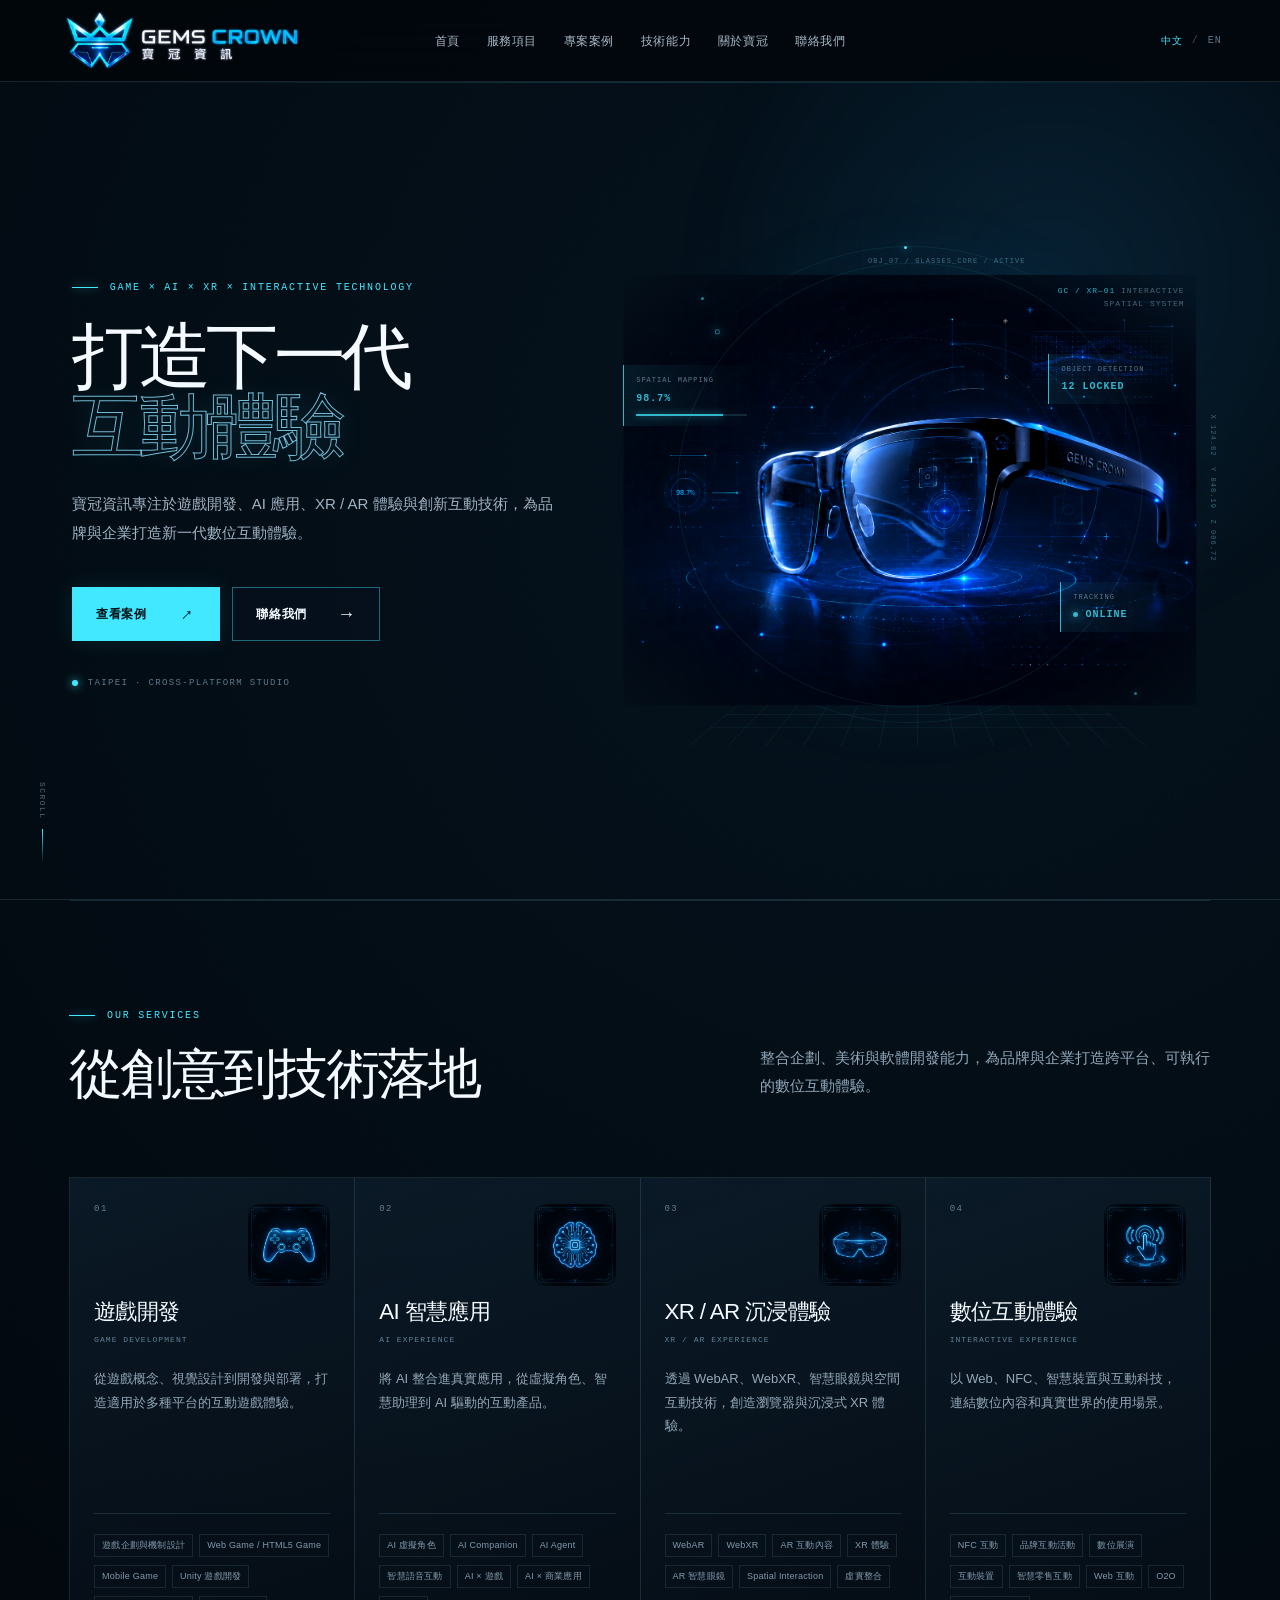
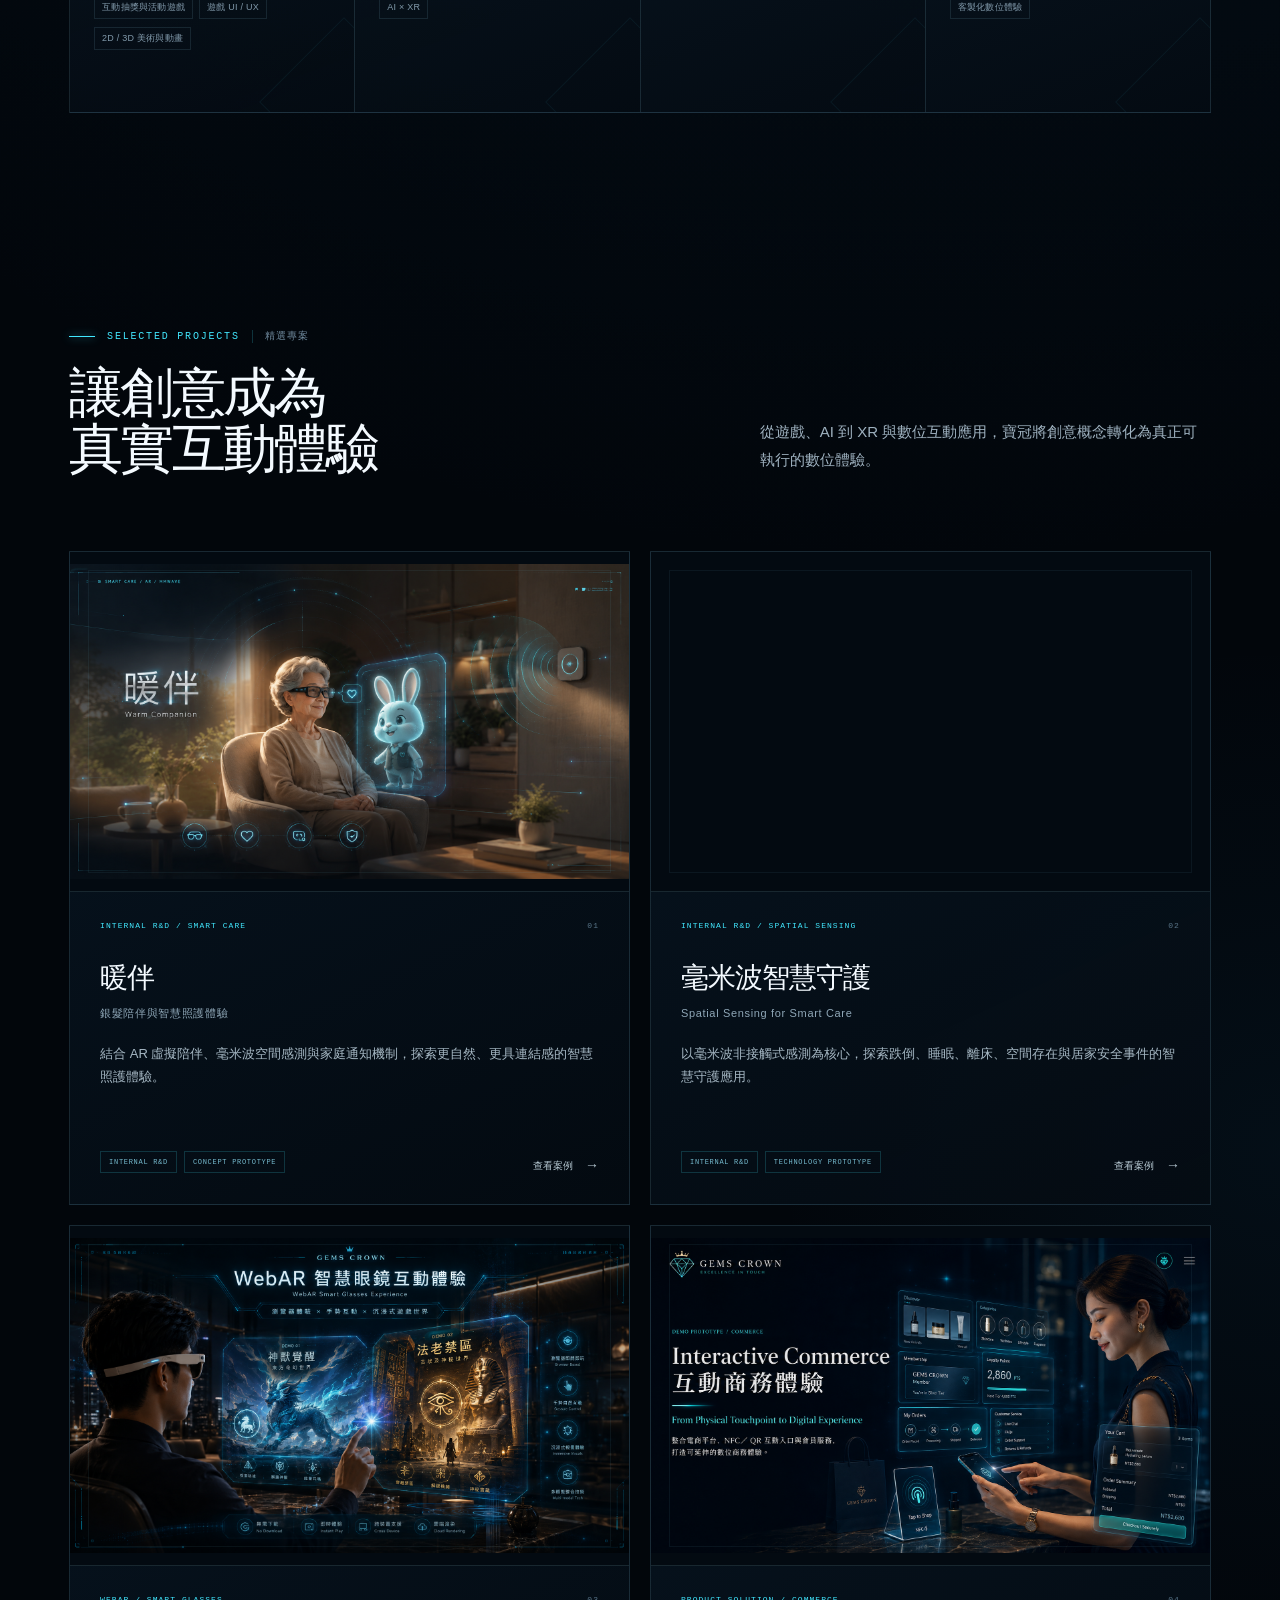
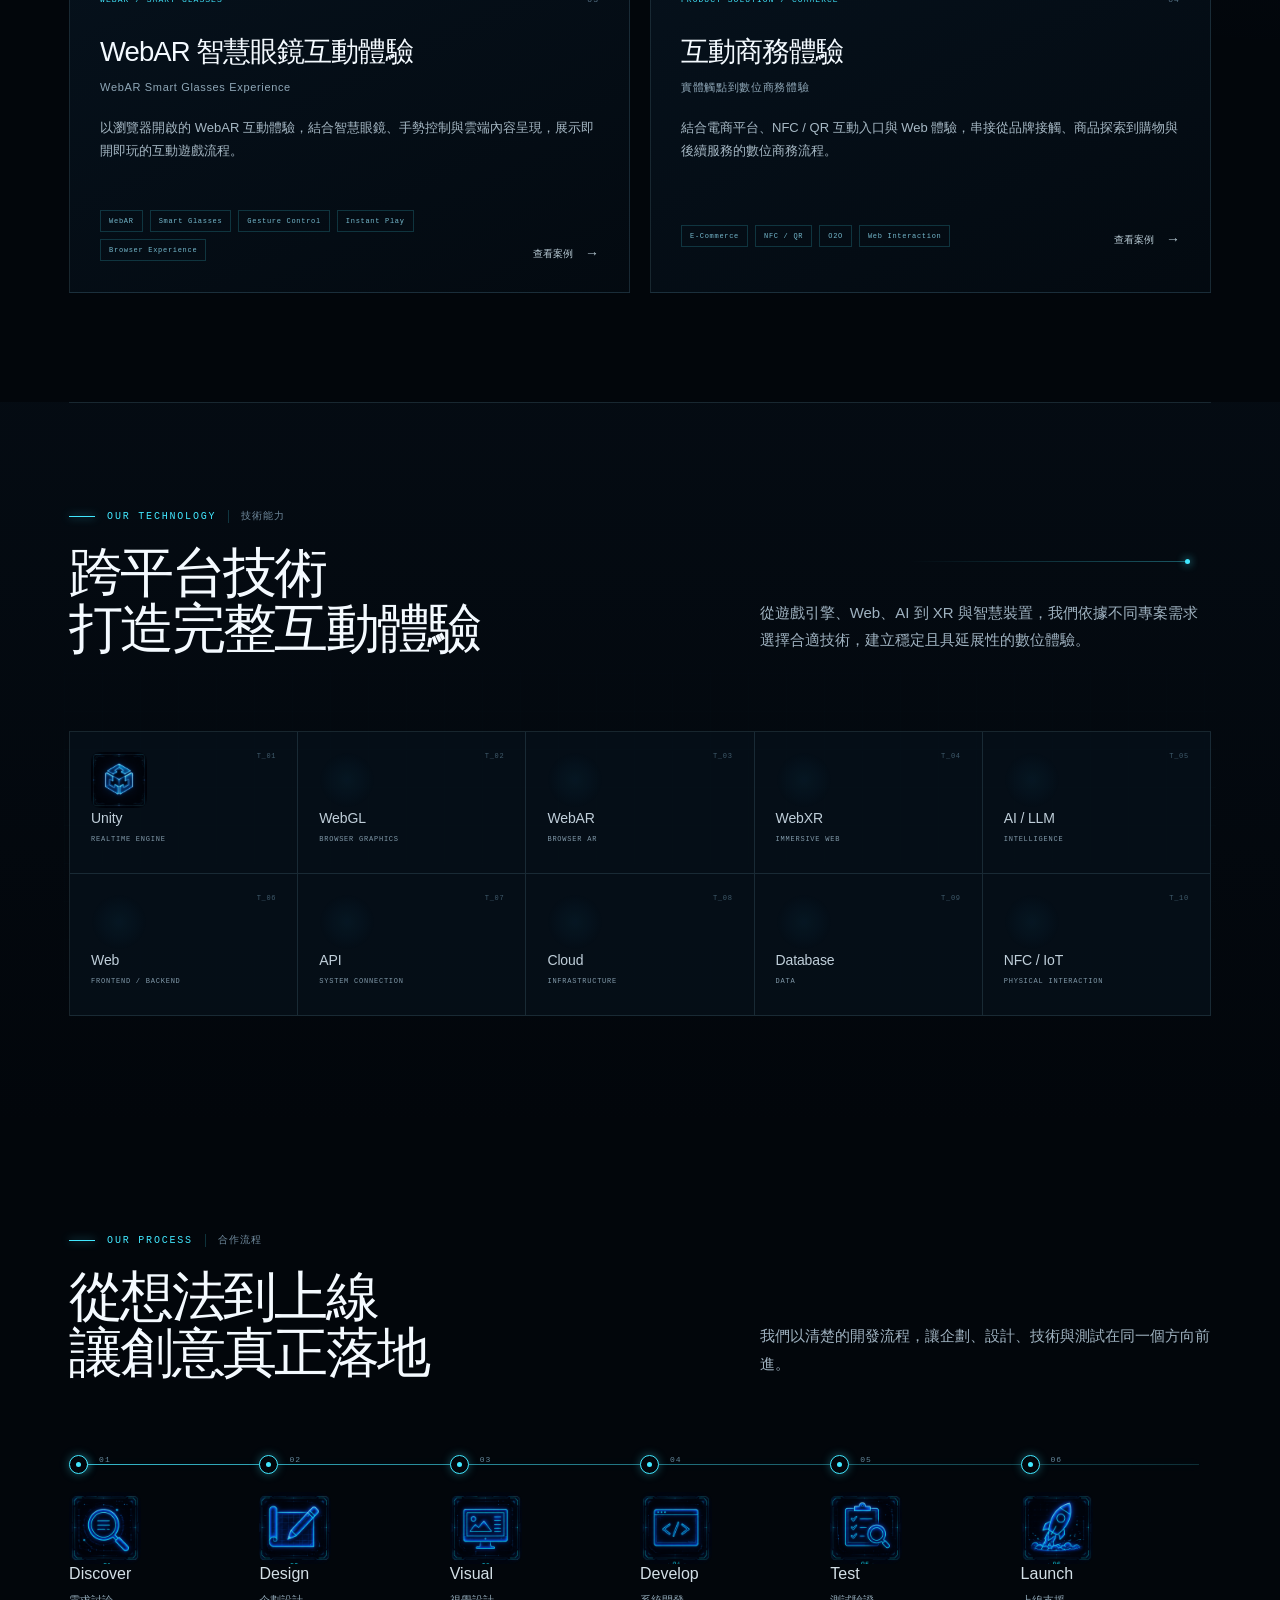
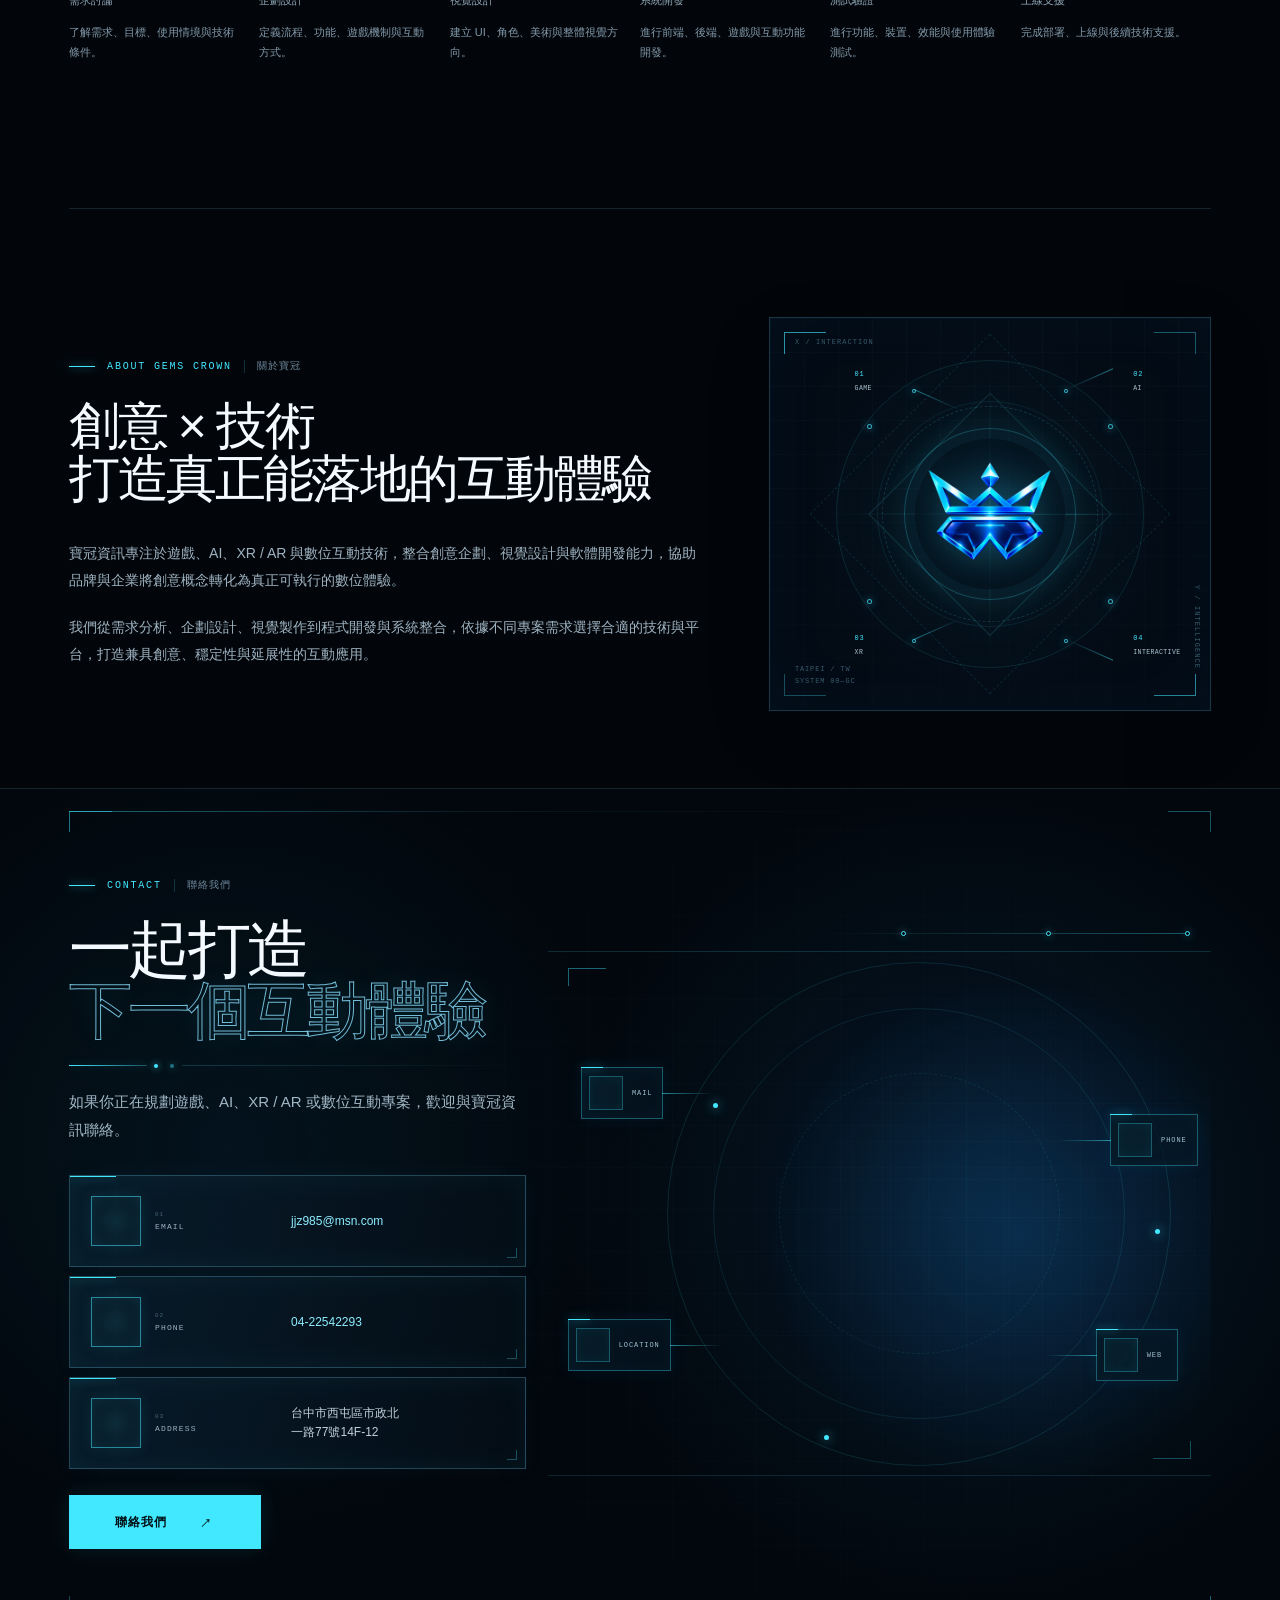
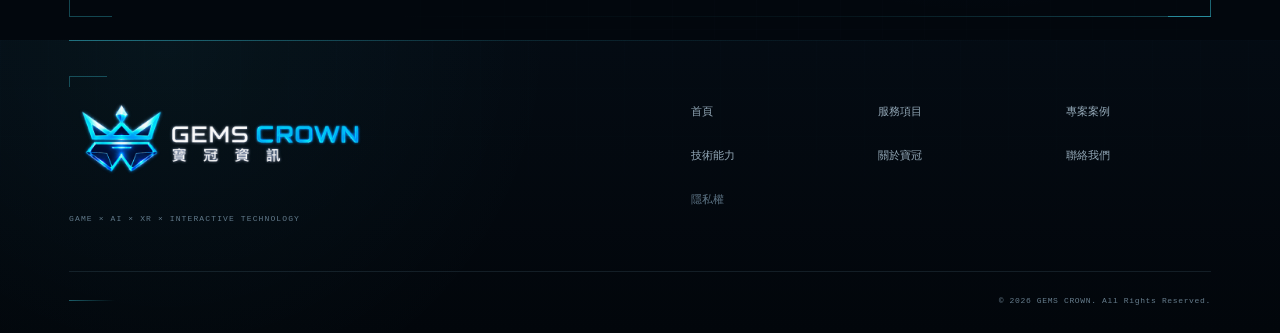
==== index.html @ 6231f83b "Deploy GEMS CROWN preview" ====
<!DOCTYPE html><html lang="zh-Hant"><head><meta charSet="utf-8"/><meta name="viewport" content="width=device-width, initial-scale=1"/><link rel="preload" as="image" href="/branding/logo-gemscrown-horizontal.png"/><link rel="preload" as="image" href="/branding/logo-gemscrown-compact.png"/><link rel="preload" as="image" href="/home/hero-xr-glasses.png"/><link rel="preload" as="image" href="/home/contact/contact-global-network.png"/><link rel="stylesheet" href="/_next/static/css/7005e57da7828ac5.css" data-precedence="next"/><link rel="preload" as="script" fetchPriority="low" href="/_next/static/chunks/webpack-81c4fb9dd39e1719.js"/><script src="/_next/static/chunks/4bd1b696-92152b0f5947070d.js" async=""></script><script src="/_next/static/chunks/794-7dc7a7b8a3a9b53e.js" async=""></script><script src="/_next/static/chunks/main-app-bc2a342b278fd2b7.js" async=""></script><script src="/_next/static/chunks/591-de41303957d383ed.js" async=""></script><script src="/_next/static/chunks/332-40e1b069bbc9fbee.js" async=""></script><script src="/_next/static/chunks/app/page-f5e1e96eda956cd4.js" async=""></script><title>GEMS CROWN 寶冠資訊 | Game × AI × XR × Interactive Technology</title><meta name="description" content="寶冠資訊 GEMS CROWN 專注於遊戲開發、AI 應用、WebAR、WebXR、XR / AR 體驗與數位互動技術，為品牌與企業打造跨平台互動體驗。"/><meta name="keywords" content="GEMS CROWN,寶冠資訊,Game Development,遊戲開發,AI,AI Application,XR,AR,WebAR,WebXR,Interactive Technology,Digital Experience"/><meta name="robots" content="index, follow"/><link rel="canonical" href="http://localhost:3000/"/><meta property="og:title" content="GEMS CROWN 寶冠資訊 | Game × AI × XR × Interactive Technology"/><meta property="og:description" content="寶冠資訊 GEMS CROWN 專注於遊戲開發、AI 應用、WebAR、WebXR、XR / AR 體驗與數位互動技術，為品牌與企業打造跨平台互動體驗。"/><meta property="og:url" content="http://localhost:3000/"/><meta property="og:site_name" content="GEMS CROWN 寶冠資訊"/><meta property="og:locale" content="zh_TW"/><meta property="og:image" content="http://localhost:3000/og.png"/><meta property="og:image:width" content="1200"/><meta property="og:image:height" content="630"/><meta property="og:image:alt" content="GEMS CROWN 寶冠資訊｜Game × AI × XR technology visual"/><meta property="og:locale:alternate" content="en_US"/><meta property="og:type" content="website"/><meta name="twitter:card" content="summary_large_image"/><meta name="twitter:title" content="GEMS CROWN 寶冠資訊 | Game × AI × XR × Interactive Technology"/><meta name="twitter:description" content="GEMS CROWN specializes in game development, AI applications, WebAR, WebXR, XR / AR experiences, and interactive technologies."/><meta name="twitter:image" content="http://localhost:3000/og.png"/><link rel="icon" href="/icon.png?537429707f81f075" type="image/png" sizes="1536x1024"/><script src="/_next/static/chunks/polyfills-42372ed130431b0a.js" noModule=""></script></head><body><div hidden=""><!--$--><!--/$--></div><div class="site-shell"><a class="skip-link" href="#main-content">跳至主要內容</a><header class="site-header"><a class="brand" href="#home" aria-label="GEMS CROWN home"><span class="brand-identity brand-identity-header"><span class="brand-logo-frame brand-logo-horizontal header-logo-horizontal"><img alt="GEMS CROWN 寶冠資訊" width="1536" height="1024" decoding="async" data-nimg="1" style="color:transparent" src="/branding/logo-gemscrown-horizontal.png"/></span><span class="brand-logo-frame brand-logo-compact header-logo-compact"><img alt="GEMS CROWN 寶冠資訊" width="1536" height="1024" decoding="async" data-nimg="1" style="color:transparent" src="/branding/logo-gemscrown-compact.png"/></span></span></a><nav class="desktop-nav" aria-label="主要導覽"><a href="#home">首頁</a><a href="#services">服務項目</a><a href="#projects">專案案例</a><a href="#technology">技術能力</a><a href="#about">關於寶冠</a><a href="#contact">聯絡我們</a></nav><div class="header-actions"><div class="language-switch" aria-label="語言"><button class="active" aria-pressed="true">中文</button><span>/</span><button class="" aria-pressed="false">EN</button></div><button class="menu-button " aria-label="開啟選單" aria-expanded="false" aria-controls="mobile-navigation"><span></span><span></span></button></div><div class="mobile-menu " id="mobile-navigation" aria-hidden="true"><div class="mobile-menu-grid" aria-hidden="true"></div><nav aria-label="主要導覽"><a href="#home" tabindex="-1"><span>0<!-- -->1</span>首頁<span class="arrow" aria-hidden="true">→</span></a><a href="#services" tabindex="-1"><span>0<!-- -->2</span>服務項目<span class="arrow" aria-hidden="true">→</span></a><a href="#projects" tabindex="-1"><span>0<!-- -->3</span>專案案例<span class="arrow" aria-hidden="true">→</span></a><a href="#technology" tabindex="-1"><span>0<!-- -->4</span>技術能力<span class="arrow" aria-hidden="true">→</span></a><a href="#about" tabindex="-1"><span>0<!-- -->5</span>關於寶冠<span class="arrow" aria-hidden="true">→</span></a><a href="#contact" tabindex="-1"><span>0<!-- -->6</span>聯絡我們<span class="arrow" aria-hidden="true">→</span></a></nav><p>GAME × AI × XR × INTERACTIVE TECHNOLOGY</p></div></header><main id="main-content"><section class="hero section" id="home"><div class="hero-ambient" aria-hidden="true"></div><div class="hero-copy" data-reveal="true"><p class="eyebrow"><span></span>GAME × AI × XR × INTERACTIVE TECHNOLOGY</p><h1>打造下一代<br/><em>互動體驗</em></h1><p class="hero-description">寶冠資訊專注於遊戲開發、AI 應用、XR / AR 體驗與創新互動技術，為品牌與企業打造新一代數位互動體驗。</p><div class="hero-actions"><a class="button button-primary" href="#projects">查看案例<span class="arrow arrow-diagonal" aria-hidden="true">→</span></a><a class="button button-secondary" href="#contact">聯絡我們<span class="arrow" aria-hidden="true">→</span></a></div><div class="studio-status"><i></i><span>TAIPEI · CROSS-PLATFORM STUDIO</span></div></div><div class="hero-visual" aria-hidden="true" data-reveal="true"><div class="hero-grid"></div><div class="hero-depth-grid"></div><span class="particle particle-1"></span><span class="particle particle-2"></span><span class="particle particle-3"></span><span class="particle particle-4"></span><span class="particle particle-5"></span><div class="coordinate coordinate-top">OBJ_07 / GLASSES_CORE / ACTIVE</div><div class="coordinate coordinate-axis">X 124.82  Y 048.19  Z 006.72</div><div class="spatial-scan scan-outer"><i></i></div><div class="spatial-scan scan-inner"><i></i></div><div class="hero-xr-image"><img alt="" width="1446" height="1087" decoding="async" data-nimg="1" style="color:transparent" src="/home/hero-xr-glasses.png"/></div><div class="hud-callout hud-spatial"><span>SPATIAL MAPPING</span><b>98.7%</b><i><em></em></i></div><div class="hud-callout hud-tracking"><span>TRACKING</span><b><i></i>ONLINE</b></div><div class="hud-callout hud-object"><span>OBJECT DETECTION</span><b>12 LOCKED</b></div><div class="visual-system-label"><span>GC / XR—01</span> INTERACTIVE<br/>SPATIAL SYSTEM</div></div><a href="#services" class="scroll-cue" aria-label="探索服務"><span>SCROLL</span><i></i></a></section><section class="section section-bordered services" id="services"><header class="section-heading" data-reveal="true"><p class="eyebrow"><span></span>OUR SERVICES</p><div class="section-heading-row"><h2>從創意到技術落地</h2><p>整合企劃、美術與軟體開發能力，為品牌與企業打造跨平台、可執行的數位互動體驗。</p></div></header><div class="service-grid"><article class="service-card" data-reveal="true" style="--delay:0ms"><div class="card-top"><span class="service-number">0<!-- -->1</span><span class="service-icon"><img alt="遊戲開發服務圖示" loading="lazy" width="1254" height="1254" decoding="async" data-nimg="1" style="color:transparent" src="/home/services/service-game-development.png"/></span></div><h3>遊戲開發</h3><p class="service-secondary-title">Game Development</p><p class="service-description">從遊戲概念、視覺設計到開發與部署，打造適用於多種平台的互動遊戲體驗。</p><ul><li>遊戲企劃與機制設計</li><li>Web Game / HTML5 Game</li><li>Mobile Game</li><li>Unity 遊戲開發</li><li>互動抽獎與活動遊戲</li><li>遊戲 UI / UX</li><li>2D / 3D 美術與動畫</li></ul></article><article class="service-card" data-reveal="true" style="--delay:70ms"><div class="card-top"><span class="service-number">0<!-- -->2</span><span class="service-icon"><img alt="AI 智慧應用服務圖示" loading="lazy" width="1254" height="1254" decoding="async" data-nimg="1" style="color:transparent" src="/home/services/service-ai-experience.png"/></span></div><h3>AI 智慧應用</h3><p class="service-secondary-title">AI Experience</p><p class="service-description">將 AI 整合進真實應用，從虛擬角色、智慧助理到 AI 驅動的互動產品。</p><ul><li>AI 虛擬角色</li><li>AI Companion</li><li>AI Agent</li><li>智慧語音互動</li><li>AI × 遊戲</li><li>AI × 商業應用</li><li>AI × XR</li></ul></article><article class="service-card" data-reveal="true" style="--delay:140ms"><div class="card-top"><span class="service-number">0<!-- -->3</span><span class="service-icon"><img alt="XR / AR 沉浸體驗服務圖示" loading="lazy" width="1254" height="1254" decoding="async" data-nimg="1" style="color:transparent" src="/home/services/service-xr-ar-experience.png"/></span></div><h3>XR / AR 沉浸體驗</h3><p class="service-secondary-title">XR / AR Experience</p><p class="service-description">透過 WebAR、WebXR、智慧眼鏡與空間互動技術，創造瀏覽器與沉浸式 XR 體驗。</p><ul><li>WebAR</li><li>WebXR</li><li>AR 互動內容</li><li>XR 體驗</li><li>AR 智慧眼鏡</li><li>Spatial Interaction</li><li>虛實整合</li></ul></article><article class="service-card" data-reveal="true" style="--delay:210ms"><div class="card-top"><span class="service-number">0<!-- -->4</span><span class="service-icon"><img alt="數位互動體驗服務圖示" loading="lazy" width="1254" height="1254" decoding="async" data-nimg="1" style="color:transparent" src="/home/services/service-interactive-experience.png"/></span></div><h3>數位互動體驗</h3><p class="service-secondary-title">Interactive Experience</p><p class="service-description">以 Web、NFC、智慧裝置與互動科技，連結數位內容和真實世界的使用場景。</p><ul><li>NFC 互動</li><li>品牌互動活動</li><li>數位展演</li><li>互動裝置</li><li>智慧零售互動</li><li>Web 互動</li><li>O2O</li><li>客製化數位體驗</li></ul></article></div></section><section class="section projects" id="projects"><header class="section-heading" data-reveal="true"><p class="eyebrow"><span></span>SELECTED PROJECTS<strong>精選專案</strong></p><div class="section-heading-row"><h2><span>讓創意成為<br/></span><span>真實互動體驗</span></h2><p>從遊戲、AI 到 XR 與數位互動應用，寶冠將創意概念轉化為真正可執行的數位體驗。</p></div></header><div class="projects-grid"><article class="project-card" data-reveal="true" style="--delay:0ms"><div class="project-visual project-image-visual"><img alt="暖伴 AR 陪伴與智慧照護概念展示" loading="lazy" decoding="async" data-nimg="fill" style="position:absolute;height:100%;width:100%;left:0;top:0;right:0;bottom:0;color:transparent" src="/projects/warm-companion/hero.png"/></div><div class="project-content"><div class="project-meta"><span>INTERNAL R&amp;D / SMART CARE</span><small>0<!-- -->1</small></div><h3>暖伴</h3><p class="project-secondary-title">銀髮陪伴與智慧照護體驗</p><p class="project-description">結合 AR 虛擬陪伴、毫米波空間感測與家庭通知機制，探索更自然、更具連結感的智慧照護體驗。</p><div class="project-footer"><div class="tag-row"><span>INTERNAL R&amp;D</span><span>CONCEPT PROTOTYPE</span></div><a class="project-detail" aria-label="查看案例: 暖伴" href="/projects/warm-companion/">查看案例<span class="arrow" aria-hidden="true">→</span></a></div></div></article><article class="project-card" data-reveal="true" style="--delay:80ms"><div class="project-visual project-image-visual"><img alt="毫米波智慧守護居家空間感測與安全照護概念展示" loading="lazy" decoding="async" data-nimg="fill" style="position:absolute;height:100%;width:100%;left:0;top:0;right:0;bottom:0;color:transparent" src="/projects/mmwave-smart-care/hero.png"/></div><div class="project-content"><div class="project-meta"><span>INTERNAL R&amp;D / SPATIAL SENSING</span><small>0<!-- -->2</small></div><h3>毫米波智慧守護</h3><p class="project-secondary-title">Spatial Sensing for Smart Care</p><p class="project-description">以毫米波非接觸式感測為核心，探索跌倒、睡眠、離床、空間存在與居家安全事件的智慧守護應用。</p><div class="project-footer"><div class="tag-row"><span>INTERNAL R&amp;D</span><span>TECHNOLOGY PROTOTYPE</span></div><a class="project-detail" aria-label="查看案例: 毫米波智慧守護" href="/projects/mmwave-smart-care/">查看案例<span class="arrow" aria-hidden="true">→</span></a></div></div></article><article class="project-card" data-reveal="true" style="--delay:160ms"><div class="project-visual project-image-visual"><img alt="WebAR 智慧眼鏡、手勢控制與互動遊戲展示概念" loading="lazy" decoding="async" data-nimg="fill" style="position:absolute;height:100%;width:100%;left:0;top:0;right:0;bottom:0;color:transparent" src="/projects/webar-smart-glasses/hero.png"/></div><div class="project-content"><div class="project-meta"><span>WEBAR / SMART GLASSES</span><small>0<!-- -->3</small></div><h3>WebAR 智慧眼鏡互動體驗</h3><p class="project-secondary-title">WebAR Smart Glasses Experience</p><p class="project-description">以瀏覽器開啟的 WebAR 互動體驗，結合智慧眼鏡、手勢控制與雲端內容呈現，展示即開即玩的互動遊戲流程。</p><div class="project-footer"><div class="tag-row"><span>WebAR</span><span>Smart Glasses</span><span>Gesture Control</span><span>Instant Play</span><span>Browser Experience</span></div><a class="project-detail" aria-label="查看案例: WebAR 智慧眼鏡互動體驗" href="/projects/webar-smart-glasses/">查看案例<span class="arrow" aria-hidden="true">→</span></a></div></div></article><article class="project-card" data-reveal="true" style="--delay:240ms"><div class="project-visual project-image-visual"><img alt="Interactive Commerce 實體觸點與數位商務互動概念" loading="lazy" decoding="async" data-nimg="fill" style="position:absolute;height:100%;width:100%;left:0;top:0;right:0;bottom:0;color:transparent" src="/projects/interactive-commerce/interactive-commerce-overview.png"/></div><div class="project-content"><div class="project-meta"><span>PRODUCT SOLUTION / COMMERCE</span><small>0<!-- -->4</small></div><h3>互動商務體驗</h3><p class="project-secondary-title">實體觸點到數位商務體驗</p><p class="project-description">結合電商平台、NFC / QR 互動入口與 Web 體驗，串接從品牌接觸、商品探索到購物與後續服務的數位商務流程。</p><div class="project-footer"><div class="tag-row"><span>E-Commerce</span><span>NFC / QR</span><span>O2O</span><span>Web Interaction</span></div><a class="project-detail" aria-label="查看案例: 互動商務體驗" href="/projects/interactive-commerce/">查看案例<span class="arrow" aria-hidden="true">→</span></a></div></div></article></div></section><section class="section technology section-bordered" id="technology"><div class="technology-data-line" aria-hidden="true"></div><header class="section-heading" data-reveal="true"><p class="eyebrow"><span></span>OUR TECHNOLOGY<strong>技術能力</strong></p><div class="section-heading-row"><h2><span>跨平台技術<br/></span><span>打造完整互動體驗</span></h2><p>從遊戲引擎、Web、AI 到 XR 與智慧裝置，我們依據不同專案需求選擇合適技術，建立穩定且具延展性的數位體驗。</p></div></header><div class="tech-grid" data-reveal="true"><div class="tech-item" style="--tech-index:0"><span class="tech-scan" aria-hidden="true"></span><div class="tech-item-top"><span class="tech-icon" aria-hidden="true"><img alt="" loading="lazy" width="1254" height="1254" decoding="async" data-nimg="1" style="color:transparent" src="/home/technology/technology-unity.png"/></span><span class="tech-index">T_<!-- -->01</span></div><div class="tech-copy"><b>Unity</b><p>REALTIME ENGINE</p></div></div><div class="tech-item" style="--tech-index:1"><span class="tech-scan" aria-hidden="true"></span><div class="tech-item-top"><span class="tech-icon" aria-hidden="true"><img alt="" loading="lazy" width="1254" height="1254" decoding="async" data-nimg="1" style="color:transparent" src="/home/technology/technology-webgl.png"/></span><span class="tech-index">T_<!-- -->02</span></div><div class="tech-copy"><b>WebGL</b><p>BROWSER GRAPHICS</p></div></div><div class="tech-item" style="--tech-index:2"><span class="tech-scan" aria-hidden="true"></span><div class="tech-item-top"><span class="tech-icon" aria-hidden="true"><img alt="" loading="lazy" width="1254" height="1254" decoding="async" data-nimg="1" style="color:transparent" src="/home/technology/technology-webar.png"/></span><span class="tech-index">T_<!-- -->03</span></div><div class="tech-copy"><b>WebAR</b><p>BROWSER AR</p></div></div><div class="tech-item" style="--tech-index:3"><span class="tech-scan" aria-hidden="true"></span><div class="tech-item-top"><span class="tech-icon" aria-hidden="true"><img alt="" loading="lazy" width="1254" height="1254" decoding="async" data-nimg="1" style="color:transparent" src="/home/technology/technology-webxr.png"/></span><span class="tech-index">T_<!-- -->04</span></div><div class="tech-copy"><b>WebXR</b><p>IMMERSIVE WEB</p></div></div><div class="tech-item" style="--tech-index:4"><span class="tech-scan" aria-hidden="true"></span><div class="tech-item-top"><span class="tech-icon" aria-hidden="true"><img alt="" loading="lazy" width="1254" height="1254" decoding="async" data-nimg="1" style="color:transparent" src="/home/technology/technology-ai-llm.png"/></span><span class="tech-index">T_<!-- -->05</span></div><div class="tech-copy"><b>AI / LLM</b><p>INTELLIGENCE</p></div></div><div class="tech-item" style="--tech-index:5"><span class="tech-scan" aria-hidden="true"></span><div class="tech-item-top"><span class="tech-icon" aria-hidden="true"><img alt="" loading="lazy" width="1254" height="1254" decoding="async" data-nimg="1" style="color:transparent" src="/home/technology/technology-web.png"/></span><span class="tech-index">T_<!-- -->06</span></div><div class="tech-copy"><b>Web</b><p>FRONTEND / BACKEND</p></div></div><div class="tech-item" style="--tech-index:6"><span class="tech-scan" aria-hidden="true"></span><div class="tech-item-top"><span class="tech-icon" aria-hidden="true"><img alt="" loading="lazy" width="1254" height="1254" decoding="async" data-nimg="1" style="color:transparent" src="/home/technology/technology-api.png"/></span><span class="tech-index">T_<!-- -->07</span></div><div class="tech-copy"><b>API</b><p>SYSTEM CONNECTION</p></div></div><div class="tech-item" style="--tech-index:7"><span class="tech-scan" aria-hidden="true"></span><div class="tech-item-top"><span class="tech-icon" aria-hidden="true"><img alt="" loading="lazy" width="1254" height="1254" decoding="async" data-nimg="1" style="color:transparent" src="/home/technology/technology-cloud.png"/></span><span class="tech-index">T_<!-- -->08</span></div><div class="tech-copy"><b>Cloud</b><p>INFRASTRUCTURE</p></div></div><div class="tech-item" style="--tech-index:8"><span class="tech-scan" aria-hidden="true"></span><div class="tech-item-top"><span class="tech-icon" aria-hidden="true"><img alt="" loading="lazy" width="1254" height="1254" decoding="async" data-nimg="1" style="color:transparent" src="/home/technology/technology-database.png"/></span><span class="tech-index">T_<!-- -->09</span></div><div class="tech-copy"><b>Database</b><p>DATA</p></div></div><div class="tech-item" style="--tech-index:9"><span class="tech-scan" aria-hidden="true"></span><div class="tech-item-top"><span class="tech-icon" aria-hidden="true"><img alt="" loading="lazy" width="1254" height="1254" decoding="async" data-nimg="1" style="color:transparent" src="/home/technology/technology-nfc-iot.png"/></span><span class="tech-index">T_<!-- -->10</span></div><div class="tech-copy"><b>NFC / IoT</b><p>PHYSICAL INTERACTION</p></div></div></div></section><section class="section process" id="process"><header class="section-heading" data-reveal="true"><p class="eyebrow"><span></span>OUR PROCESS<strong>合作流程</strong></p><div class="section-heading-row"><h2><span>從想法到上線<br/></span><span>讓創意真正落地</span></h2><p>我們以清楚的開發流程，讓企劃、設計、技術與測試在同一個方向前進。</p></div></header><ol class="process-line" data-reveal="true"><li class="process-step"><div class="process-node"><i></i><span>0<!-- -->1</span></div><span class="process-icon" aria-hidden="true"><img alt="" loading="lazy" width="360" height="360" decoding="async" data-nimg="1" style="color:transparent" src="/home/process/process-discover.png"/></span><h3>Discover</h3><p class="process-subtitle">需求討論</p><p class="process-description">了解需求、目標、使用情境與技術條件。</p></li><li class="process-step"><div class="process-node"><i></i><span>0<!-- -->2</span></div><span class="process-icon" aria-hidden="true"><img alt="" loading="lazy" width="360" height="360" decoding="async" data-nimg="1" style="color:transparent" src="/home/process/process-design.png"/></span><h3>Design</h3><p class="process-subtitle">企劃設計</p><p class="process-description">定義流程、功能、遊戲機制與互動方式。</p></li><li class="process-step"><div class="process-node"><i></i><span>0<!-- -->3</span></div><span class="process-icon" aria-hidden="true"><img alt="" loading="lazy" width="360" height="360" decoding="async" data-nimg="1" style="color:transparent" src="/home/process/process-visual.png"/></span><h3>Visual</h3><p class="process-subtitle">視覺設計</p><p class="process-description">建立 UI、角色、美術與整體視覺方向。</p></li><li class="process-step"><div class="process-node"><i></i><span>0<!-- -->4</span></div><span class="process-icon" aria-hidden="true"><img alt="" loading="lazy" width="360" height="360" decoding="async" data-nimg="1" style="color:transparent" src="/home/process/process-develop.png"/></span><h3>Develop</h3><p class="process-subtitle">系統開發</p><p class="process-description">進行前端、後端、遊戲與互動功能開發。</p></li><li class="process-step"><div class="process-node"><i></i><span>0<!-- -->5</span></div><span class="process-icon" aria-hidden="true"><img alt="" loading="lazy" width="360" height="360" decoding="async" data-nimg="1" style="color:transparent" src="/home/process/process-test.png"/></span><h3>Test</h3><p class="process-subtitle">測試驗證</p><p class="process-description">進行功能、裝置、效能與使用體驗測試。</p></li><li class="process-step"><div class="process-node"><i></i><span>0<!-- -->6</span></div><span class="process-icon" aria-hidden="true"><img alt="" loading="lazy" width="360" height="360" decoding="async" data-nimg="1" style="color:transparent" src="/home/process/process-launch.png"/></span><h3>Launch</h3><p class="process-subtitle">上線支援</p><p class="process-description">完成部署、上線與後續技術支援。</p></li></ol></section><section class="section about section-bordered" id="about"><div class="about-copy" data-reveal="true"><p class="eyebrow"><span></span>ABOUT GEMS CROWN<strong>關於寶冠</strong></p><h2><span>創意 × 技術<br/></span><span>打造真正能落地的互動體驗</span></h2><div class="about-body"><p>寶冠資訊專注於遊戲、AI、XR / AR 與數位互動技術，整合創意企劃、視覺設計與軟體開發能力，協助品牌與企業將創意概念轉化為真正可執行的數位體驗。</p><p>我們從需求分析、企劃設計、視覺製作到程式開發與系統整合，依據不同專案需求選擇合適的技術與平台，打造兼具創意、穩定性與延展性的互動應用。</p></div></div><div class="about-visual" aria-hidden="true" data-reveal="true"><div class="about-grid"></div><div class="about-panel-frame"><i></i><i></i><i></i><i></i></div><div class="about-radar"></div><div class="about-core-lines"><i></i><i></i><i></i><i></i></div><div class="crown-system"><span class="about-core-ring"></span><span class="brand-logo-frame brand-logo-icon about-brand-icon"><img alt="GEMS CROWN 寶冠資訊" loading="lazy" width="1536" height="1024" decoding="async" data-nimg="1" style="color:transparent" src="/branding/logo-gemscrown-icon.png"/></span></div><ul class="about-capabilities"><li class="about-capability-node about-node-1"><span class="about-capability-icon"><img alt="" loading="lazy" width="1254" height="1254" decoding="async" data-nimg="1" style="color:transparent" src="/home/about/about-game-icon.png"/></span><span class="about-capability-copy"><i>01</i><b>GAME</b></span></li><li class="about-capability-node about-node-2"><span class="about-capability-icon"><img alt="" loading="lazy" width="1254" height="1254" decoding="async" data-nimg="1" style="color:transparent" src="/home/about/about-ai-icon.png"/></span><span class="about-capability-copy"><i>02</i><b>AI</b></span></li><li class="about-capability-node about-node-3"><span class="about-capability-icon"><img alt="" loading="lazy" width="1254" height="1254" decoding="async" data-nimg="1" style="color:transparent" src="/home/about/about-xr-icon.png"/></span><span class="about-capability-copy"><i>03</i><b>XR</b></span></li><li class="about-capability-node about-node-4"><span class="about-capability-icon"><img alt="" loading="lazy" width="1254" height="1254" decoding="async" data-nimg="1" style="color:transparent" src="/home/about/about-interactive-icon.png"/></span><span class="about-capability-copy"><i>04</i><b>INTERACTIVE</b></span></li></ul><div class="about-axis axis-x">X / INTERACTION</div><div class="about-axis axis-y">Y / INTELLIGENCE</div><div class="about-index">TAIPEI / TW<br/>SYSTEM 00—GC</div></div></section><section class="contact section" id="contact"><div class="contact-grid" aria-hidden="true"></div><div class="contact-frame" aria-hidden="true"><i></i><i></i><i></i><i></i></div><div class="contact-signal" aria-hidden="true"><i></i><i></i><i></i></div><div class="contact-content"><div class="contact-inner"><p class="eyebrow"><span></span>CONTACT<strong>聯絡我們</strong></p><h2>一起打造<br/><em>下一個互動體驗</em></h2><div class="contact-heading-rule" aria-hidden="true"><i></i><i></i></div><p class="contact-body">如果你正在規劃遊戲、AI、XR / AR 或數位互動專案，歡迎與寶冠資訊聯絡。</p></div><dl class="contact-details"><div><dt><span class="contact-icon" aria-hidden="true"><img alt="" loading="lazy" width="1254" height="1254" decoding="async" data-nimg="1" style="color:transparent" src="/home/contact/contact-icon-email.png"/></span><span><small>0<!-- -->1</small>Email</span></dt><dd><a href="mailto:jjz985@msn.com">jjz985@msn.com</a></dd></div><div><dt><span class="contact-icon" aria-hidden="true"><img alt="" loading="lazy" width="1254" height="1254" decoding="async" data-nimg="1" style="color:transparent" src="/home/contact/contact-icon-phone.png"/></span><span><small>0<!-- -->2</small>Phone</span></dt><dd><a href="tel:0422542293">04-22542293</a></dd></div><div><dt><span class="contact-icon" aria-hidden="true"><img alt="" loading="lazy" width="1254" height="1254" decoding="async" data-nimg="1" style="color:transparent" src="/home/contact/contact-icon-location.png"/></span><span><small>0<!-- -->3</small>Address</span></dt><dd><span>台中市西屯區市政北一路77號14F-12</span></dd></div></dl><a class="button button-primary contact-button" href="mailto:jjz985@msn.com">聯絡我們<span class="arrow arrow-diagonal" aria-hidden="true">→</span></a></div><div class="contact-global-visual" aria-hidden="true"><div class="contact-globe-grid"></div><img alt="" loading="eager" width="2172" height="724" decoding="async" data-nimg="1" style="color:transparent" src="/home/contact/contact-global-network.png"/><div class="contact-globe-orbit"><i></i><i></i><i></i></div><div class="contact-globe-nodes"><span class="contact-globe-node globe-node-mail"><i class="contact-node-icon"><img alt="" loading="lazy" width="1254" height="1254" decoding="async" data-nimg="1" style="color:transparent" src="/home/contact/contact-icon-email.png"/></i><b>MAIL</b></span><span class="contact-globe-node globe-node-phone"><i class="contact-node-icon"><img alt="" loading="lazy" width="1254" height="1254" decoding="async" data-nimg="1" style="color:transparent" src="/home/contact/contact-icon-phone.png"/></i><b>PHONE</b></span><span class="contact-globe-node globe-node-location"><i class="contact-node-icon"><img alt="" loading="lazy" width="1254" height="1254" decoding="async" data-nimg="1" style="color:transparent" src="/home/contact/contact-icon-location.png"/></i><b>LOCATION</b></span><span class="contact-globe-node globe-node-web"><i class="contact-node-icon"><img alt="" loading="lazy" width="1254" height="1254" decoding="async" data-nimg="1" style="color:transparent" src="/home/contact/contact-icon-web.png"/></i><b>WEB</b></span></div><div class="contact-globe-corners"><i></i><i></i></div></div></section></main><footer class="site-footer"><div class="footer-brand"><a class="brand" href="#home"><span class="brand-identity brand-identity-footer"><span class="brand-logo-frame brand-logo-horizontal"><img alt="GEMS CROWN 寶冠資訊" loading="lazy" width="1536" height="1024" decoding="async" data-nimg="1" style="color:transparent" src="/branding/logo-gemscrown-horizontal.png"/></span></span></a><p>Game × AI × XR × Interactive Technology</p></div><nav class="footer-nav" aria-label="頁尾導覽"><a href="#home">首頁</a><a href="#services">服務項目</a><a href="#projects">專案案例</a><a href="#technology">技術能力</a><a href="#about">關於寶冠</a><a href="#contact">聯絡我們</a><span class="footer-privacy" aria-disabled="true">隱私權</span></nav><div class="footer-bottom"><p>© <!-- -->2026<!-- --> GEMS CROWN. <!-- -->All Rights Reserved.</p></div></footer></div><!--$--><!--/$--><script src="/_next/static/chunks/webpack-81c4fb9dd39e1719.js" id="_R_" async=""></script><script>(self.__next_f=self.__next_f||[]).push([0])</script><script>self.__next_f.push([1,"1:\"$Sreact.fragment\"\n2:I[7121,[],\"\"]\n3:I[4581,[],\"\"]\n4:I[9306,[\"591\",\"static/chunks/591-de41303957d383ed.js\",\"332\",\"static/chunks/332-40e1b069bbc9fbee.js\",\"974\",\"static/chunks/app/page-f5e1e96eda956cd4.js\"],\"default\"]\n5:I[484,[],\"OutletBoundary\"]\n6:\"$Sreact.suspense\"\n8:I[484,[],\"ViewportBoundary\"]\na:I[484,[],\"MetadataBoundary\"]\nc:I[7123,[],\"default\",1]\n:HL[\"/_next/static/css/7005e57da7828ac5.css\",\"style\"]\n0:{\"P\":null,\"c\":[\"\",\"\"],\"q\":\"\",\"i\":false,\"f\":[[[\"\",{\"children\":[\"__PAGE__\",{},\"$undefined\",\"$undefined\",4608]},\"$undefined\",\"$undefined\",4624],[[\"$\",\"$1\",\"c\",{\"children\":[[[\"$\",\"link\",\"0\",{\"rel\":\"stylesheet\",\"href\":\"/_next/static/css/7005e57da7828ac5.css\",\"precedence\":\"next\",\"crossOrigin\":\"$undefined\",\"nonce\":\"$undefined\"}]],[\"$\",\"html\",null,{\"lang\":\"zh-Hant\",\"children\":[\"$\",\"body\",null,{\"children\":[\"$\",\"$L2\",null,{\"parallelRouterKey\":\"children\",\"error\":\"$undefined\",\"errorStyles\":\"$undefined\",\"errorScripts\":\"$undefined\",\"template\":[\"$\",\"$L3\",null,{}],\"templateStyles\":\"$undefined\",\"templateScripts\":\"$undefined\",\"notFound\":[[[\"$\",\"title\",null,{\"children\":\"404: This page could not be found.\"}],[\"$\",\"div\",null,{\"style\":{\"fontFamily\":\"system-ui,\\\"Segoe UI\\\",Roboto,Helvetica,Arial,sans-serif,\\\"Apple Color Emoji\\\",\\\"Segoe UI Emoji\\\"\",\"height\":\"100vh\",\"textAlign\":\"center\",\"display\":\"flex\",\"flexDirection\":\"column\",\"alignItems\":\"center\",\"justifyContent\":\"center\"},\"children\":[\"$\",\"div\",null,{\"children\":[[\"$\",\"style\",null,{\"dangerouslySetInnerHTML\":{\"__html\":\"body{color:#000;background:#fff;margin:0}.next-error-h1{border-right:1px solid rgba(0,0,0,.3)}@media (prefers-color-scheme:dark){body{color:#fff;background:#000}.next-error-h1{border-right:1px solid rgba(255,255,255,.3)}}\"}}],[\"$\",\"h1\",null,{\"className\":\"next-error-h1\",\"style\":{\"display\":\"inline-block\",\"margin\":\"0 20px 0 0\",\"padding\":\"0 23px 0 0\",\"fontSize\":24,\"fontWeight\":500,\"verticalAlign\":\"top\",\"lineHeight\":\"49px\"},\"children\":404}],[\"$\",\"div\",null,{\"style\":{\"display\":\"inline-block\"},\"children\":[\"$\",\"h2\",null,{\"style\":{\"fontSize\":14,\"fontWeight\":400,\"lineHeight\":\"49px\",\"margin\":0},\"children\":\"This page could not be found.\"}]}]]}]}]],[]],\"forbidden\":\"$undefined\",\"unauthorized\":\"$undefined\"}]}]}]]}],{\"children\":[[\"$\",\"$1\",\"c\",{\"children\":[[\"$\",\"$L4\",null,{}],null,[\"$\",\"$L5\",null,{\"children\":[\"$\",\"$6\",null,{\"name\":\"Next.MetadataOutlet\",\"children\":\"$@7\"}]}]]}],{},null,false,null]},null,false,null],[\"$\",\"$1\",\"h\",{\"children\":[null,[\"$\",\"$L8\",null,{\"children\":\"$L9\"}],[\"$\",\"div\",null,{\"hidden\":true,\"children\":[\"$\",\"$La\",null,{\"children\":[\"$\",\"$6\",null,{\"name\":\"Next.Metadata\",\"children\":\"$Lb\"}]}]}],null]}],false]],\"m\":\"$undefined\",\"G\":[\"$c\",[]],\"S\":true,\"h\":null,\"r\":\"$undefined\",\"s\":\"$undefined\",\"a\":\"$undefined\",\"l\":\"$undefined\",\"p\":\"$undefined\",\"d\":\"$undefined\",\"b\":\"4KkToDJTdnwuJH7Zv36qa\"}\n9:[[\"$\",\"meta\",\"0\",{\"charSet\":\"utf-8\"}],[\"$\",\"meta\",\"1\",{\"name\":\"viewport\",\"content\":\"width=device-width, initial-scale=1\"}]]\nd:I[6869,[],\"IconMark\"]\n7:null\nb:[[\"$\",\"title\",\"0\",{\"children\":\"GEMS CROWN 寶冠資訊 | Game × AI × XR × Interactive Technology\"}],[\"$\",\"meta\",\"1\",{\"name\":\"description\",\"content\":\"寶冠資訊 GEMS CROWN 專注於遊戲開發、AI 應用、WebAR、WebXR、XR / AR 體驗與數位互動技術，為品牌與企業打造跨平台互動體驗。\"}],[\"$\",\"meta\",\"2\",{\"name\":\"keywords\",\"content\":\"GEMS CROWN,寶冠資訊,Game Development,遊戲開發,AI,AI Application,XR,AR,WebAR,WebXR,Interactive Technology,Digital Experience\"}],[\"$\",\"meta\",\"3\",{\"name\":\"robots\",\"content\":\"index, follow\"}],[\"$\",\"link\",\"4\",{\"rel\":\"canonical\",\"href\":\"http://localhost:3000/\"}],[\"$\",\"meta\",\"5\",{\"property\":\"og:title\",\"content\":\"GEMS CROWN 寶冠資訊 | Game × AI × XR × Interactive Technology\"}],[\"$\",\"meta\",\"6\",{\"property\":\"og:description\",\"content\":\"寶冠資訊 GEMS CROWN 專注於遊戲開發、AI 應用、WebAR、WebXR、XR / AR 體驗與數位互動技術，為品牌與企業打造跨平台互動體驗。\"}],[\"$\",\"meta\",\"7\",{\"property\":\"og:url\",\"content\":\"http://localhost:3000/\"}],[\"$\",\"meta\",\"8\",{\"property\":\"og:site_name\",\"content\":\"GEMS CROWN 寶冠資訊\"}],[\"$\",\"meta\",\"9\",{\"property\":\"og:locale\",\"content\":\"zh_TW\"}],[\"$\",\"meta\",\"10\",{\"property\":\"og:image\",\"content\":\"http://localhost:3000/og.png\"}],[\"$\",\"meta\",\"11\",{\"property\":\"og:image:width\",\"content\":\"1200\"}],[\"$\",\"meta\",\"12\",{\"property\":\"og:image:height\",\"content\":\"630\"}],[\"$\",\"meta\",\"13\",{\"property\":\"og:image:alt\",\"content\":\"GEMS CROWN 寶冠資訊｜Game × AI × XR technology visual\"}],[\"$\",\"meta\",\"14\",{\"property\":\"og:locale:alternate\",\"content\":\"en_US\"}],[\"$\",\"meta\",\"15\",{\"property\":\"og:type\",\"content\":\"website\"}],[\"$\",\"meta\",\"16\",{\"name\":\"twitter:card\",\"content\":\"summary_large_image\"}],[\"$\",\"meta\",\"17\",{\"name\":\"twitter:title\",\"content\":\"GEMS CROWN 寶冠資訊 | Game × AI × XR × Interactive Technology\"}],[\"$\",\"meta\",\"18\",{\"name\":\"twitter:description\",\"content\":\"GEMS CROWN specializes in game development, AI applications, WebAR, WebXR, XR / AR experiences, and interactive technologies.\"}],[\"$\",\"meta\",\"19\",{\"name\":\"twitter:image\",\"content\":\"http://localhost:3000/og.png\"}],[\"$\",\"link\",\"20\",{\"rel\":\"icon\",\"href\":\"/icon.png?537429707f81f075\",\"type\":\"image/png\",\"sizes\":\"1536x1024\"}],[\"$\",\"$Ld\",\"21\",{}]]\n"])</script></body></html>
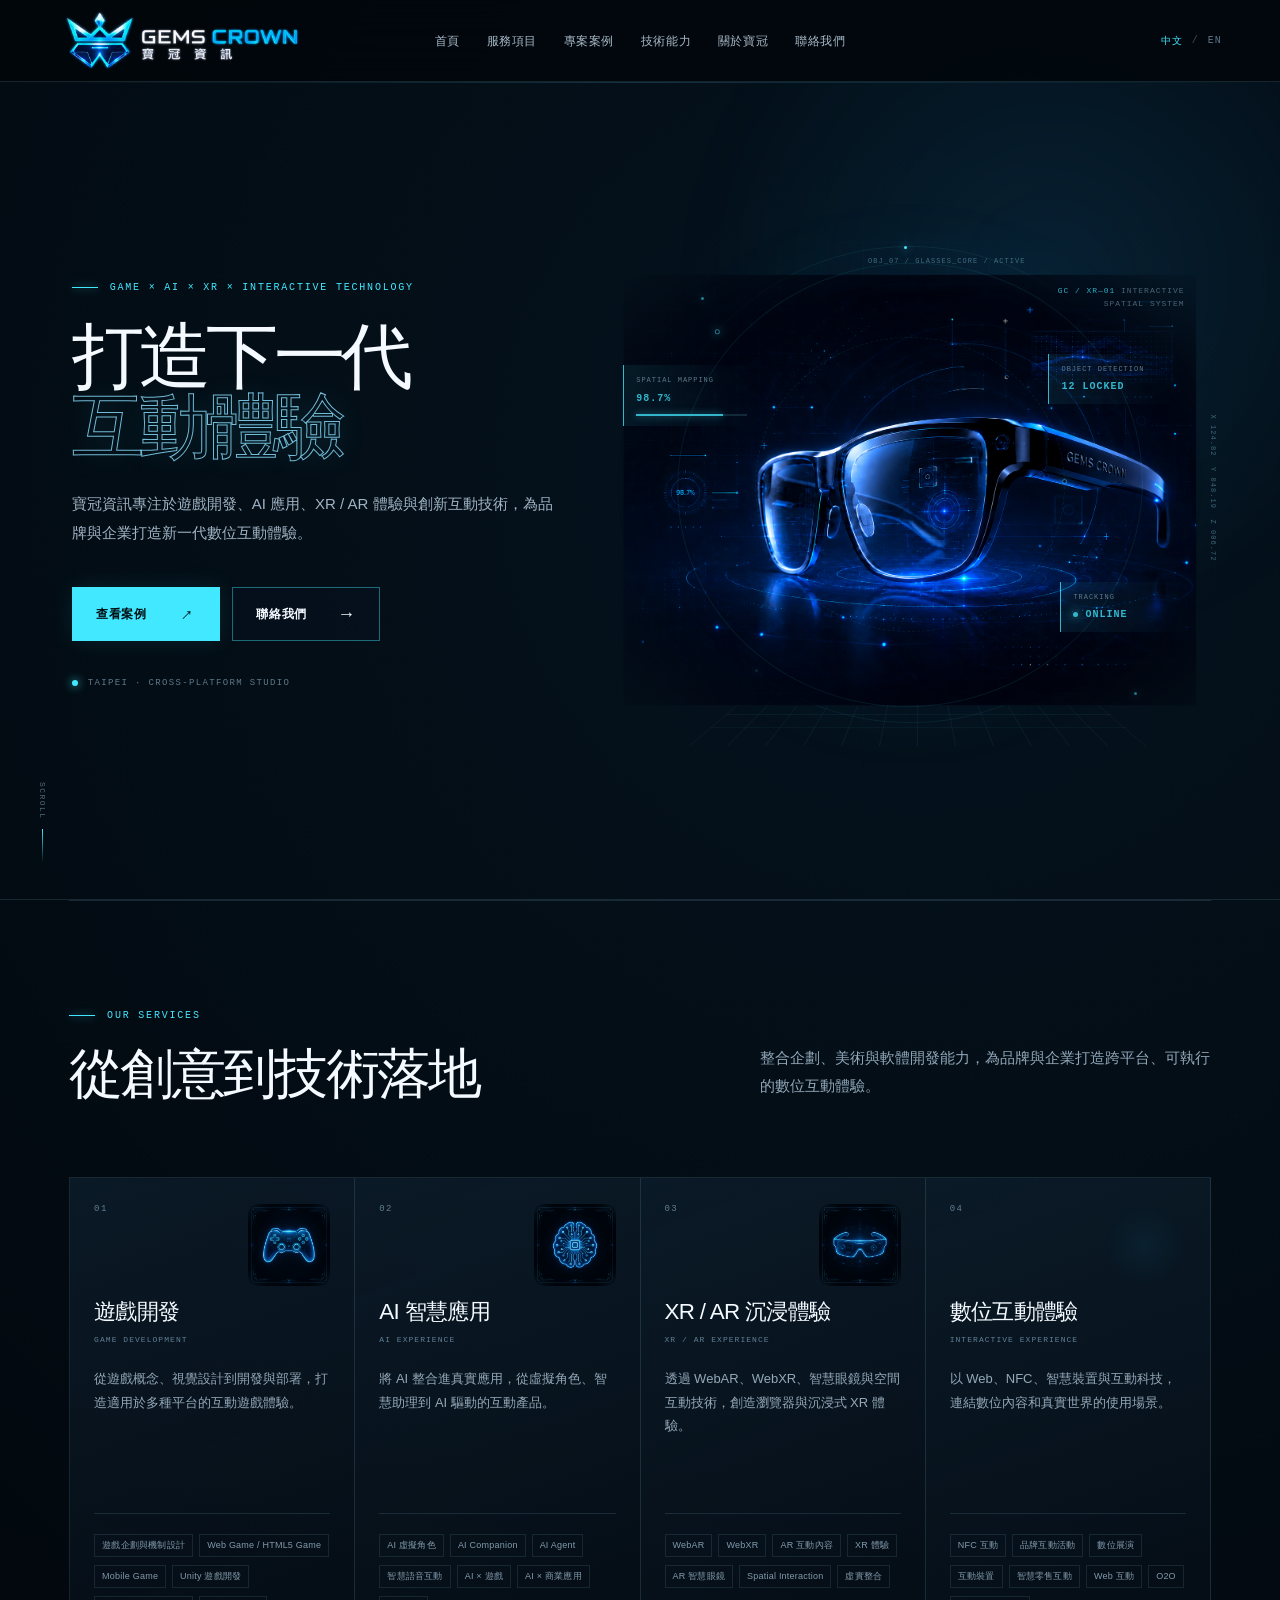
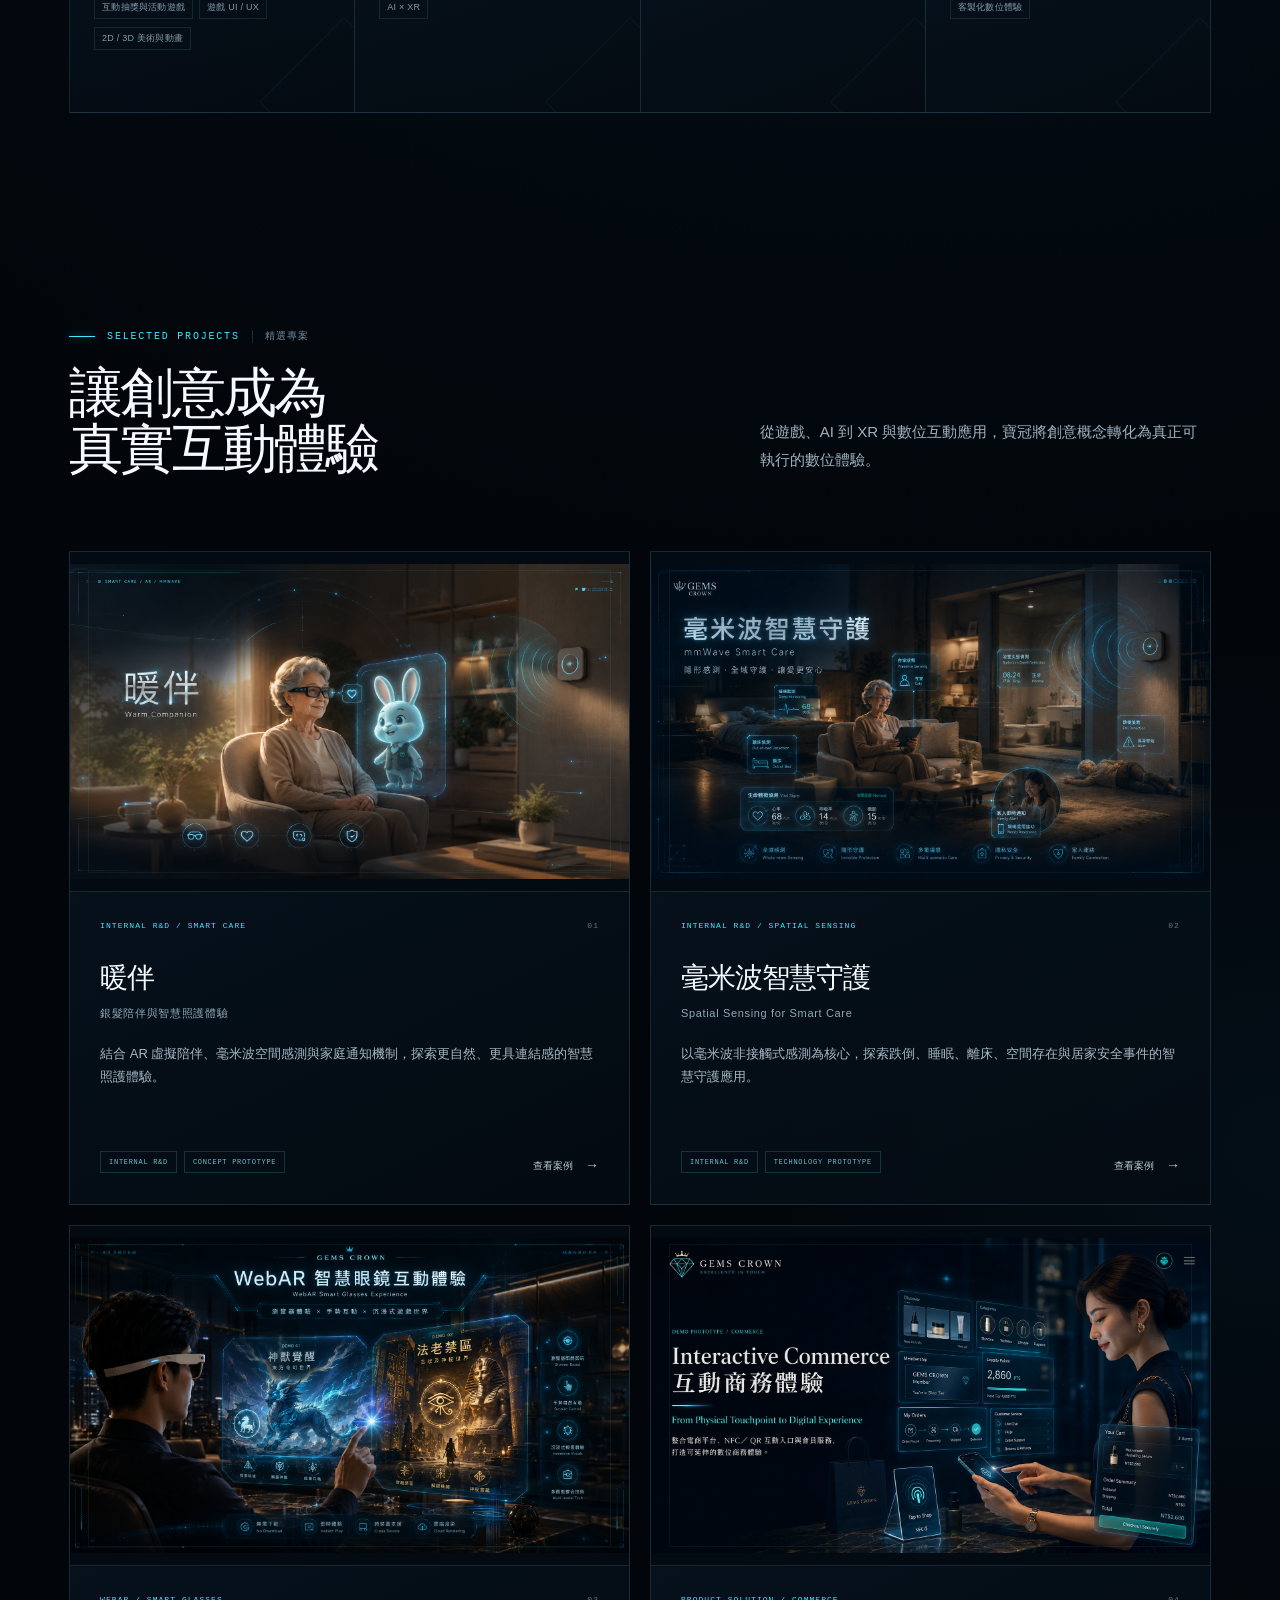
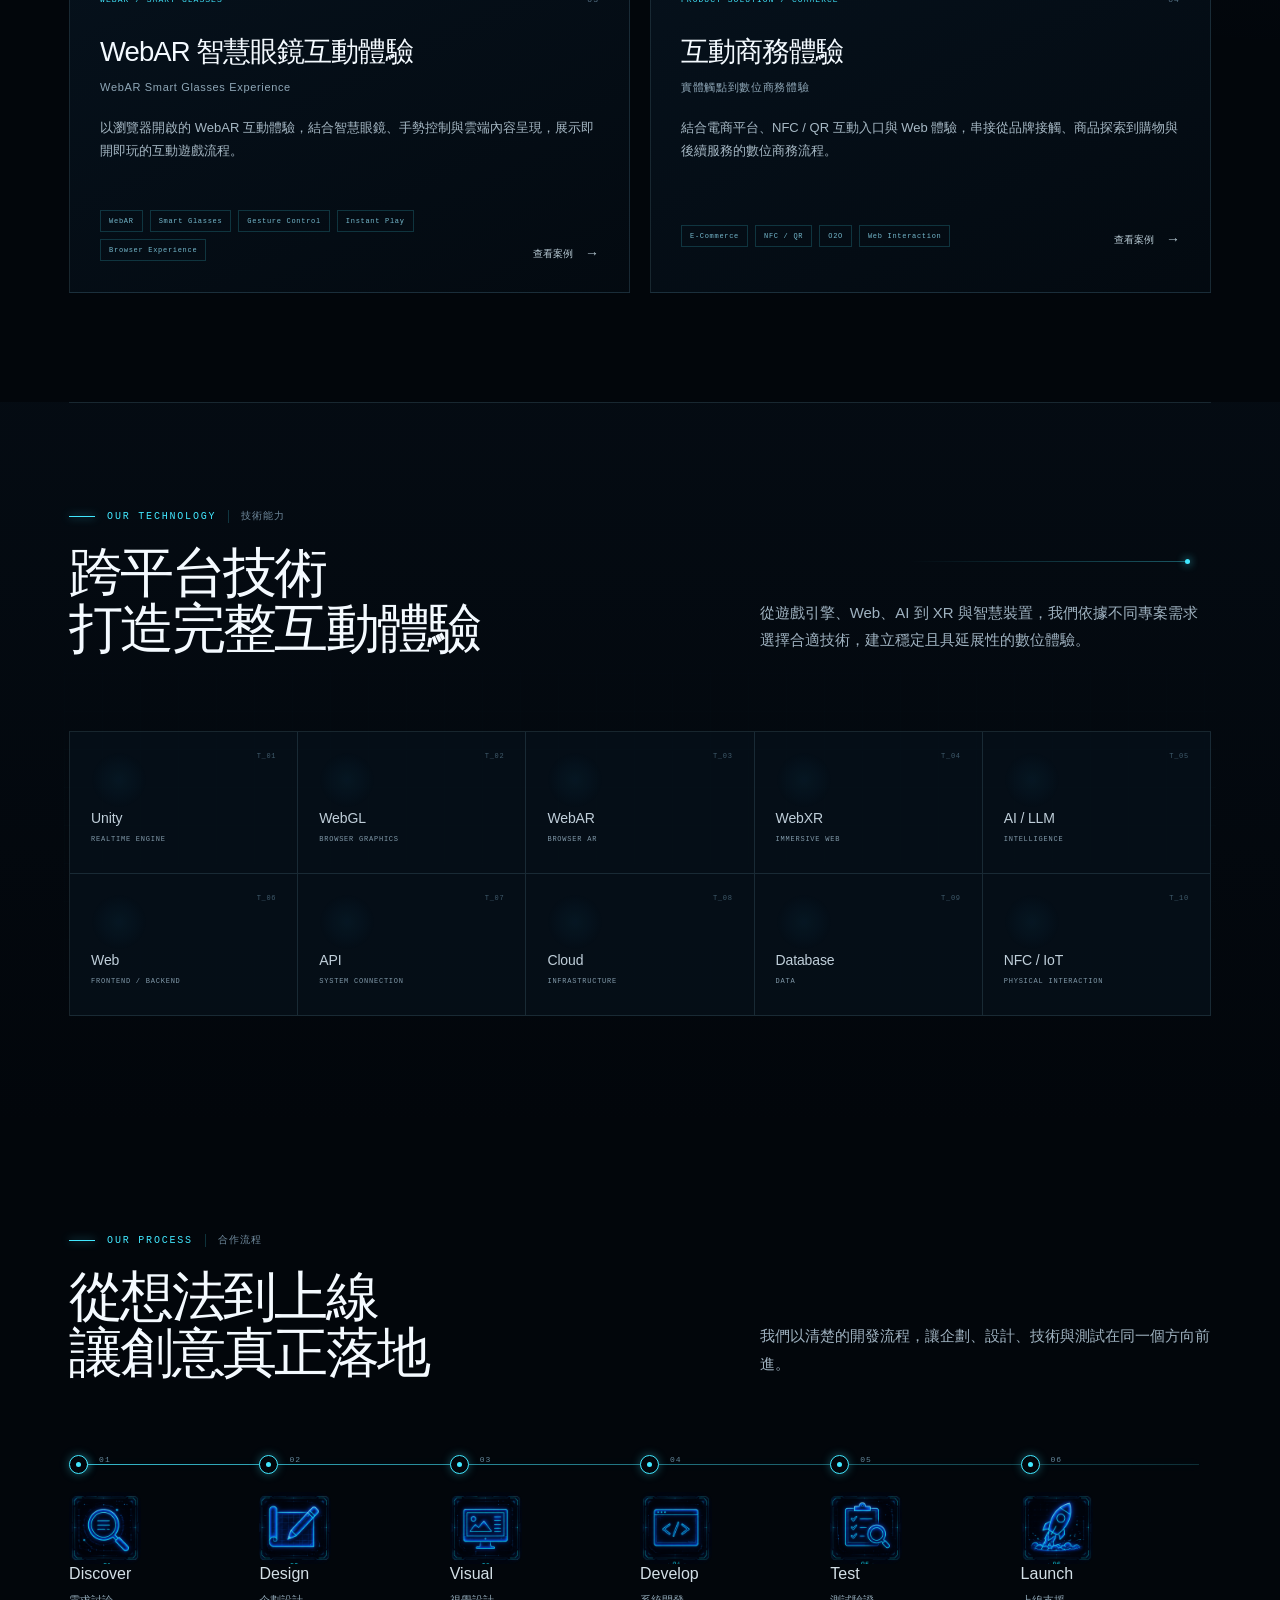
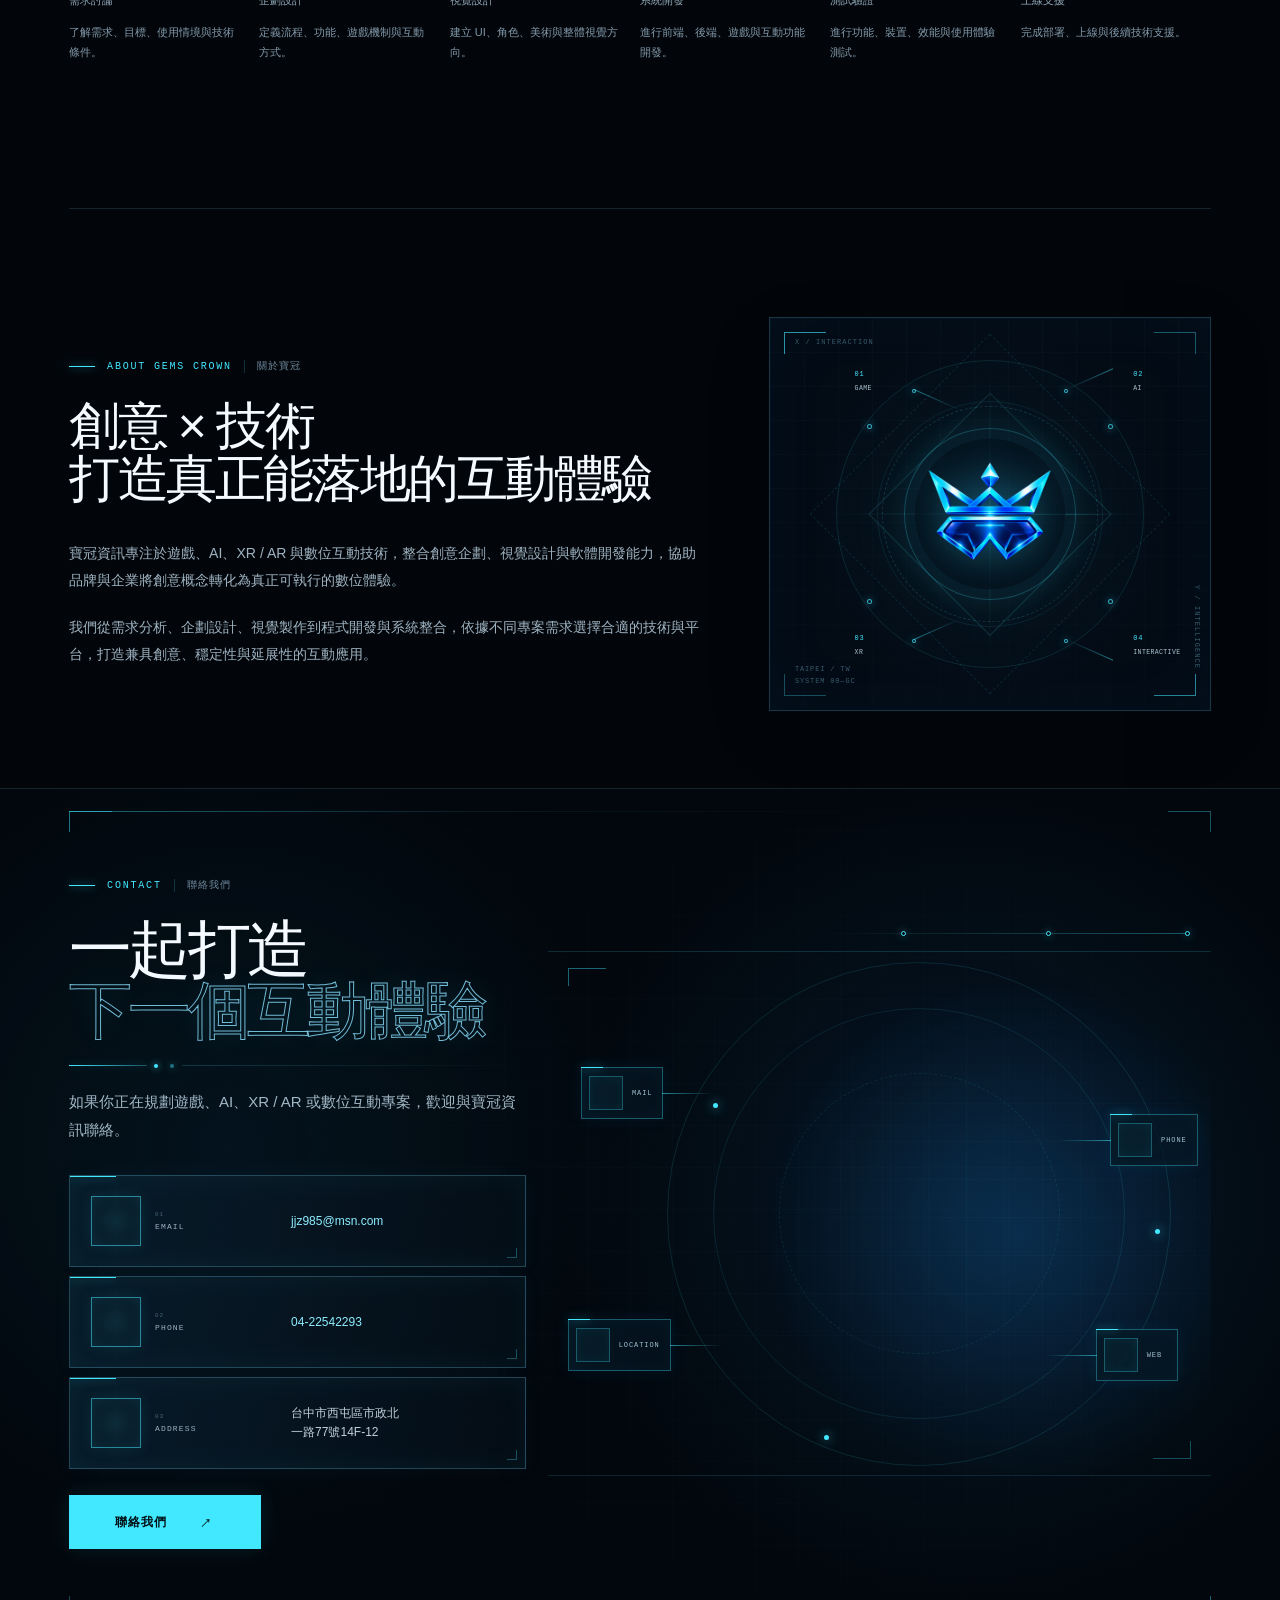
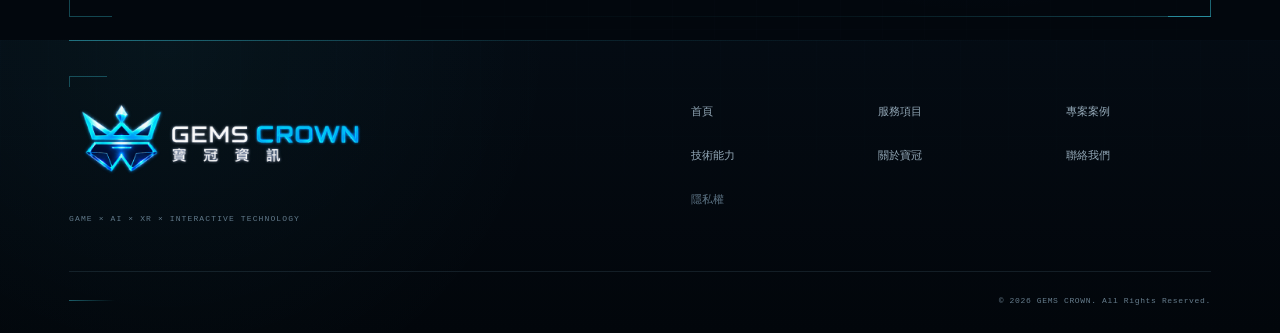
==== commit 291b1915: "Update GEMS CROWN preview" ====
--- a/index.html
+++ b/index.html
@@ -1 +1 @@
-<!DOCTYPE html><html lang="zh-Hant"><head><meta charSet="utf-8"/><meta name="viewport" content="width=device-width, initial-scale=1"/><link rel="preload" as="image" href="/branding/logo-gemscrown-horizontal.png"/><link rel="preload" as="image" href="/branding/logo-gemscrown-compact.png"/><link rel="preload" as="image" href="/home/hero-xr-glasses.png"/><link rel="preload" as="image" href="/home/contact/contact-global-network.png"/><link rel="stylesheet" href="/_next/static/css/7005e57da7828ac5.css" data-precedence="next"/><link rel="preload" as="script" fetchPriority="low" href="/_next/static/chunks/webpack-81c4fb9dd39e1719.js"/><script src="/_next/static/chunks/4bd1b696-92152b0f5947070d.js" async=""></script><script src="/_next/static/chunks/794-7dc7a7b8a3a9b53e.js" async=""></script><script src="/_next/static/chunks/main-app-bc2a342b278fd2b7.js" async=""></script><script src="/_next/static/chunks/591-de41303957d383ed.js" async=""></script><script src="/_next/static/chunks/332-40e1b069bbc9fbee.js" async=""></script><script src="/_next/static/chunks/app/page-f5e1e96eda956cd4.js" async=""></script><title>GEMS CROWN 寶冠資訊 | Game × AI × XR × Interactive Technology</title><meta name="description" content="寶冠資訊 GEMS CROWN 專注於遊戲開發、AI 應用、WebAR、WebXR、XR / AR 體驗與數位互動技術，為品牌與企業打造跨平台互動體驗。"/><meta name="keywords" content="GEMS CROWN,寶冠資訊,Game Development,遊戲開發,AI,AI Application,XR,AR,WebAR,WebXR,Interactive Technology,Digital Experience"/><meta name="robots" content="index, follow"/><link rel="canonical" href="http://localhost:3000/"/><meta property="og:title" content="GEMS CROWN 寶冠資訊 | Game × AI × XR × Interactive Technology"/><meta property="og:description" content="寶冠資訊 GEMS CROWN 專注於遊戲開發、AI 應用、WebAR、WebXR、XR / AR 體驗與數位互動技術，為品牌與企業打造跨平台互動體驗。"/><meta property="og:url" content="http://localhost:3000/"/><meta property="og:site_name" content="GEMS CROWN 寶冠資訊"/><meta property="og:locale" content="zh_TW"/><meta property="og:image" content="http://localhost:3000/og.png"/><meta property="og:image:width" content="1200"/><meta property="og:image:height" content="630"/><meta property="og:image:alt" content="GEMS CROWN 寶冠資訊｜Game × AI × XR technology visual"/><meta property="og:locale:alternate" content="en_US"/><meta property="og:type" content="website"/><meta name="twitter:card" content="summary_large_image"/><meta name="twitter:title" content="GEMS CROWN 寶冠資訊 | Game × AI × XR × Interactive Technology"/><meta name="twitter:description" content="GEMS CROWN specializes in game development, AI applications, WebAR, WebXR, XR / AR experiences, and interactive technologies."/><meta name="twitter:image" content="http://localhost:3000/og.png"/><link rel="icon" href="/icon.png?537429707f81f075" type="image/png" sizes="1536x1024"/><script src="/_next/static/chunks/polyfills-42372ed130431b0a.js" noModule=""></script></head><body><div hidden=""><!--$--><!--/$--></div><div class="site-shell"><a class="skip-link" href="#main-content">跳至主要內容</a><header class="site-header"><a class="brand" href="#home" aria-label="GEMS CROWN home"><span class="brand-identity brand-identity-header"><span class="brand-logo-frame brand-logo-horizontal header-logo-horizontal"><img alt="GEMS CROWN 寶冠資訊" width="1536" height="1024" decoding="async" data-nimg="1" style="color:transparent" src="/branding/logo-gemscrown-horizontal.png"/></span><span class="brand-logo-frame brand-logo-compact header-logo-compact"><img alt="GEMS CROWN 寶冠資訊" width="1536" height="1024" decoding="async" data-nimg="1" style="color:transparent" src="/branding/logo-gemscrown-compact.png"/></span></span></a><nav class="desktop-nav" aria-label="主要導覽"><a href="#home">首頁</a><a href="#services">服務項目</a><a href="#projects">專案案例</a><a href="#technology">技術能力</a><a href="#about">關於寶冠</a><a href="#contact">聯絡我們</a></nav><div class="header-actions"><div class="language-switch" aria-label="語言"><button class="active" aria-pressed="true">中文</button><span>/</span><button class="" aria-pressed="false">EN</button></div><button class="menu-button " aria-label="開啟選單" aria-expanded="false" aria-controls="mobile-navigation"><span></span><span></span></button></div><div class="mobile-menu " id="mobile-navigation" aria-hidden="true"><div class="mobile-menu-grid" aria-hidden="true"></div><nav aria-label="主要導覽"><a href="#home" tabindex="-1"><span>0<!-- -->1</span>首頁<span class="arrow" aria-hidden="true">→</span></a><a href="#services" tabindex="-1"><span>0<!-- -->2</span>服務項目<span class="arrow" aria-hidden="true">→</span></a><a href="#projects" tabindex="-1"><span>0<!-- -->3</span>專案案例<span class="arrow" aria-hidden="true">→</span></a><a href="#technology" tabindex="-1"><span>0<!-- -->4</span>技術能力<span class="arrow" aria-hidden="true">→</span></a><a href="#about" tabindex="-1"><span>0<!-- -->5</span>關於寶冠<span class="arrow" aria-hidden="true">→</span></a><a href="#contact" tabindex="-1"><span>0<!-- -->6</span>聯絡我們<span class="arrow" aria-hidden="true">→</span></a></nav><p>GAME × AI × XR × INTERACTIVE TECHNOLOGY</p></div></header><main id="main-content"><section class="hero section" id="home"><div class="hero-ambient" aria-hidden="true"></div><div class="hero-copy" data-reveal="true"><p class="eyebrow"><span></span>GAME × AI × XR × INTERACTIVE TECHNOLOGY</p><h1>打造下一代<br/><em>互動體驗</em></h1><p class="hero-description">寶冠資訊專注於遊戲開發、AI 應用、XR / AR 體驗與創新互動技術，為品牌與企業打造新一代數位互動體驗。</p><div class="hero-actions"><a class="button button-primary" href="#projects">查看案例<span class="arrow arrow-diagonal" aria-hidden="true">→</span></a><a class="button button-secondary" href="#contact">聯絡我們<span class="arrow" aria-hidden="true">→</span></a></div><div class="studio-status"><i></i><span>TAIPEI · CROSS-PLATFORM STUDIO</span></div></div><div class="hero-visual" aria-hidden="true" data-reveal="true"><div class="hero-grid"></div><div class="hero-depth-grid"></div><span class="particle particle-1"></span><span class="particle particle-2"></span><span class="particle particle-3"></span><span class="particle particle-4"></span><span class="particle particle-5"></span><div class="coordinate coordinate-top">OBJ_07 / GLASSES_CORE / ACTIVE</div><div class="coordinate coordinate-axis">X 124.82  Y 048.19  Z 006.72</div><div class="spatial-scan scan-outer"><i></i></div><div class="spatial-scan scan-inner"><i></i></div><div class="hero-xr-image"><img alt="" width="1446" height="1087" decoding="async" data-nimg="1" style="color:transparent" src="/home/hero-xr-glasses.png"/></div><div class="hud-callout hud-spatial"><span>SPATIAL MAPPING</span><b>98.7%</b><i><em></em></i></div><div class="hud-callout hud-tracking"><span>TRACKING</span><b><i></i>ONLINE</b></div><div class="hud-callout hud-object"><span>OBJECT DETECTION</span><b>12 LOCKED</b></div><div class="visual-system-label"><span>GC / XR—01</span> INTERACTIVE<br/>SPATIAL SYSTEM</div></div><a href="#services" class="scroll-cue" aria-label="探索服務"><span>SCROLL</span><i></i></a></section><section class="section section-bordered services" id="services"><header class="section-heading" data-reveal="true"><p class="eyebrow"><span></span>OUR SERVICES</p><div class="section-heading-row"><h2>從創意到技術落地</h2><p>整合企劃、美術與軟體開發能力，為品牌與企業打造跨平台、可執行的數位互動體驗。</p></div></header><div class="service-grid"><article class="service-card" data-reveal="true" style="--delay:0ms"><div class="card-top"><span class="service-number">0<!-- -->1</span><span class="service-icon"><img alt="遊戲開發服務圖示" loading="lazy" width="1254" height="1254" decoding="async" data-nimg="1" style="color:transparent" src="/home/services/service-game-development.png"/></span></div><h3>遊戲開發</h3><p class="service-secondary-title">Game Development</p><p class="service-description">從遊戲概念、視覺設計到開發與部署，打造適用於多種平台的互動遊戲體驗。</p><ul><li>遊戲企劃與機制設計</li><li>Web Game / HTML5 Game</li><li>Mobile Game</li><li>Unity 遊戲開發</li><li>互動抽獎與活動遊戲</li><li>遊戲 UI / UX</li><li>2D / 3D 美術與動畫</li></ul></article><article class="service-card" data-reveal="true" style="--delay:70ms"><div class="card-top"><span class="service-number">0<!-- -->2</span><span class="service-icon"><img alt="AI 智慧應用服務圖示" loading="lazy" width="1254" height="1254" decoding="async" data-nimg="1" style="color:transparent" src="/home/services/service-ai-experience.png"/></span></div><h3>AI 智慧應用</h3><p class="service-secondary-title">AI Experience</p><p class="service-description">將 AI 整合進真實應用，從虛擬角色、智慧助理到 AI 驅動的互動產品。</p><ul><li>AI 虛擬角色</li><li>AI Companion</li><li>AI Agent</li><li>智慧語音互動</li><li>AI × 遊戲</li><li>AI × 商業應用</li><li>AI × XR</li></ul></article><article class="service-card" data-reveal="true" style="--delay:140ms"><div class="card-top"><span class="service-number">0<!-- -->3</span><span class="service-icon"><img alt="XR / AR 沉浸體驗服務圖示" loading="lazy" width="1254" height="1254" decoding="async" data-nimg="1" style="color:transparent" src="/home/services/service-xr-ar-experience.png"/></span></div><h3>XR / AR 沉浸體驗</h3><p class="service-secondary-title">XR / AR Experience</p><p class="service-description">透過 WebAR、WebXR、智慧眼鏡與空間互動技術，創造瀏覽器與沉浸式 XR 體驗。</p><ul><li>WebAR</li><li>WebXR</li><li>AR 互動內容</li><li>XR 體驗</li><li>AR 智慧眼鏡</li><li>Spatial Interaction</li><li>虛實整合</li></ul></article><article class="service-card" data-reveal="true" style="--delay:210ms"><div class="card-top"><span class="service-number">0<!-- -->4</span><span class="service-icon"><img alt="數位互動體驗服務圖示" loading="lazy" width="1254" height="1254" decoding="async" data-nimg="1" style="color:transparent" src="/home/services/service-interactive-experience.png"/></span></div><h3>數位互動體驗</h3><p class="service-secondary-title">Interactive Experience</p><p class="service-description">以 Web、NFC、智慧裝置與互動科技，連結數位內容和真實世界的使用場景。</p><ul><li>NFC 互動</li><li>品牌互動活動</li><li>數位展演</li><li>互動裝置</li><li>智慧零售互動</li><li>Web 互動</li><li>O2O</li><li>客製化數位體驗</li></ul></article></div></section><section class="section projects" id="projects"><header class="section-heading" data-reveal="true"><p class="eyebrow"><span></span>SELECTED PROJECTS<strong>精選專案</strong></p><div class="section-heading-row"><h2><span>讓創意成為<br/></span><span>真實互動體驗</span></h2><p>從遊戲、AI 到 XR 與數位互動應用，寶冠將創意概念轉化為真正可執行的數位體驗。</p></div></header><div class="projects-grid"><article class="project-card" data-reveal="true" style="--delay:0ms"><div class="project-visual project-image-visual"><img alt="暖伴 AR 陪伴與智慧照護概念展示" loading="lazy" decoding="async" data-nimg="fill" style="position:absolute;height:100%;width:100%;left:0;top:0;right:0;bottom:0;color:transparent" src="/projects/warm-companion/hero.png"/></div><div class="project-content"><div class="project-meta"><span>INTERNAL R&amp;D / SMART CARE</span><small>0<!-- -->1</small></div><h3>暖伴</h3><p class="project-secondary-title">銀髮陪伴與智慧照護體驗</p><p class="project-description">結合 AR 虛擬陪伴、毫米波空間感測與家庭通知機制，探索更自然、更具連結感的智慧照護體驗。</p><div class="project-footer"><div class="tag-row"><span>INTERNAL R&amp;D</span><span>CONCEPT PROTOTYPE</span></div><a class="project-detail" aria-label="查看案例: 暖伴" href="/projects/warm-companion/">查看案例<span class="arrow" aria-hidden="true">→</span></a></div></div></article><article class="project-card" data-reveal="true" style="--delay:80ms"><div class="project-visual project-image-visual"><img alt="毫米波智慧守護居家空間感測與安全照護概念展示" loading="lazy" decoding="async" data-nimg="fill" style="position:absolute;height:100%;width:100%;left:0;top:0;right:0;bottom:0;color:transparent" src="/projects/mmwave-smart-care/hero.png"/></div><div class="project-content"><div class="project-meta"><span>INTERNAL R&amp;D / SPATIAL SENSING</span><small>0<!-- -->2</small></div><h3>毫米波智慧守護</h3><p class="project-secondary-title">Spatial Sensing for Smart Care</p><p class="project-description">以毫米波非接觸式感測為核心，探索跌倒、睡眠、離床、空間存在與居家安全事件的智慧守護應用。</p><div class="project-footer"><div class="tag-row"><span>INTERNAL R&amp;D</span><span>TECHNOLOGY PROTOTYPE</span></div><a class="project-detail" aria-label="查看案例: 毫米波智慧守護" href="/projects/mmwave-smart-care/">查看案例<span class="arrow" aria-hidden="true">→</span></a></div></div></article><article class="project-card" data-reveal="true" style="--delay:160ms"><div class="project-visual project-image-visual"><img alt="WebAR 智慧眼鏡、手勢控制與互動遊戲展示概念" loading="lazy" decoding="async" data-nimg="fill" style="position:absolute;height:100%;width:100%;left:0;top:0;right:0;bottom:0;color:transparent" src="/projects/webar-smart-glasses/hero.png"/></div><div class="project-content"><div class="project-meta"><span>WEBAR / SMART GLASSES</span><small>0<!-- -->3</small></div><h3>WebAR 智慧眼鏡互動體驗</h3><p class="project-secondary-title">WebAR Smart Glasses Experience</p><p class="project-description">以瀏覽器開啟的 WebAR 互動體驗，結合智慧眼鏡、手勢控制與雲端內容呈現，展示即開即玩的互動遊戲流程。</p><div class="project-footer"><div class="tag-row"><span>WebAR</span><span>Smart Glasses</span><span>Gesture Control</span><span>Instant Play</span><span>Browser Experience</span></div><a class="project-detail" aria-label="查看案例: WebAR 智慧眼鏡互動體驗" href="/projects/webar-smart-glasses/">查看案例<span class="arrow" aria-hidden="true">→</span></a></div></div></article><article class="project-card" data-reveal="true" style="--delay:240ms"><div class="project-visual project-image-visual"><img alt="Interactive Commerce 實體觸點與數位商務互動概念" loading="lazy" decoding="async" data-nimg="fill" style="position:absolute;height:100%;width:100%;left:0;top:0;right:0;bottom:0;color:transparent" src="/projects/interactive-commerce/interactive-commerce-overview.png"/></div><div class="project-content"><div class="project-meta"><span>PRODUCT SOLUTION / COMMERCE</span><small>0<!-- -->4</small></div><h3>互動商務體驗</h3><p class="project-secondary-title">實體觸點到數位商務體驗</p><p class="project-description">結合電商平台、NFC / QR 互動入口與 Web 體驗，串接從品牌接觸、商品探索到購物與後續服務的數位商務流程。</p><div class="project-footer"><div class="tag-row"><span>E-Commerce</span><span>NFC / QR</span><span>O2O</span><span>Web Interaction</span></div><a class="project-detail" aria-label="查看案例: 互動商務體驗" href="/projects/interactive-commerce/">查看案例<span class="arrow" aria-hidden="true">→</span></a></div></div></article></div></section><section class="section technology section-bordered" id="technology"><div class="technology-data-line" aria-hidden="true"></div><header class="section-heading" data-reveal="true"><p class="eyebrow"><span></span>OUR TECHNOLOGY<strong>技術能力</strong></p><div class="section-heading-row"><h2><span>跨平台技術<br/></span><span>打造完整互動體驗</span></h2><p>從遊戲引擎、Web、AI 到 XR 與智慧裝置，我們依據不同專案需求選擇合適技術，建立穩定且具延展性的數位體驗。</p></div></header><div class="tech-grid" data-reveal="true"><div class="tech-item" style="--tech-index:0"><span class="tech-scan" aria-hidden="true"></span><div class="tech-item-top"><span class="tech-icon" aria-hidden="true"><img alt="" loading="lazy" width="1254" height="1254" decoding="async" data-nimg="1" style="color:transparent" src="/home/technology/technology-unity.png"/></span><span class="tech-index">T_<!-- -->01</span></div><div class="tech-copy"><b>Unity</b><p>REALTIME ENGINE</p></div></div><div class="tech-item" style="--tech-index:1"><span class="tech-scan" aria-hidden="true"></span><div class="tech-item-top"><span class="tech-icon" aria-hidden="true"><img alt="" loading="lazy" width="1254" height="1254" decoding="async" data-nimg="1" style="color:transparent" src="/home/technology/technology-webgl.png"/></span><span class="tech-index">T_<!-- -->02</span></div><div class="tech-copy"><b>WebGL</b><p>BROWSER GRAPHICS</p></div></div><div class="tech-item" style="--tech-index:2"><span class="tech-scan" aria-hidden="true"></span><div class="tech-item-top"><span class="tech-icon" aria-hidden="true"><img alt="" loading="lazy" width="1254" height="1254" decoding="async" data-nimg="1" style="color:transparent" src="/home/technology/technology-webar.png"/></span><span class="tech-index">T_<!-- -->03</span></div><div class="tech-copy"><b>WebAR</b><p>BROWSER AR</p></div></div><div class="tech-item" style="--tech-index:3"><span class="tech-scan" aria-hidden="true"></span><div class="tech-item-top"><span class="tech-icon" aria-hidden="true"><img alt="" loading="lazy" width="1254" height="1254" decoding="async" data-nimg="1" style="color:transparent" src="/home/technology/technology-webxr.png"/></span><span class="tech-index">T_<!-- -->04</span></div><div class="tech-copy"><b>WebXR</b><p>IMMERSIVE WEB</p></div></div><div class="tech-item" style="--tech-index:4"><span class="tech-scan" aria-hidden="true"></span><div class="tech-item-top"><span class="tech-icon" aria-hidden="true"><img alt="" loading="lazy" width="1254" height="1254" decoding="async" data-nimg="1" style="color:transparent" src="/home/technology/technology-ai-llm.png"/></span><span class="tech-index">T_<!-- -->05</span></div><div class="tech-copy"><b>AI / LLM</b><p>INTELLIGENCE</p></div></div><div class="tech-item" style="--tech-index:5"><span class="tech-scan" aria-hidden="true"></span><div class="tech-item-top"><span class="tech-icon" aria-hidden="true"><img alt="" loading="lazy" width="1254" height="1254" decoding="async" data-nimg="1" style="color:transparent" src="/home/technology/technology-web.png"/></span><span class="tech-index">T_<!-- -->06</span></div><div class="tech-copy"><b>Web</b><p>FRONTEND / BACKEND</p></div></div><div class="tech-item" style="--tech-index:6"><span class="tech-scan" aria-hidden="true"></span><div class="tech-item-top"><span class="tech-icon" aria-hidden="true"><img alt="" loading="lazy" width="1254" height="1254" decoding="async" data-nimg="1" style="color:transparent" src="/home/technology/technology-api.png"/></span><span class="tech-index">T_<!-- -->07</span></div><div class="tech-copy"><b>API</b><p>SYSTEM CONNECTION</p></div></div><div class="tech-item" style="--tech-index:7"><span class="tech-scan" aria-hidden="true"></span><div class="tech-item-top"><span class="tech-icon" aria-hidden="true"><img alt="" loading="lazy" width="1254" height="1254" decoding="async" data-nimg="1" style="color:transparent" src="/home/technology/technology-cloud.png"/></span><span class="tech-index">T_<!-- -->08</span></div><div class="tech-copy"><b>Cloud</b><p>INFRASTRUCTURE</p></div></div><div class="tech-item" style="--tech-index:8"><span class="tech-scan" aria-hidden="true"></span><div class="tech-item-top"><span class="tech-icon" aria-hidden="true"><img alt="" loading="lazy" width="1254" height="1254" decoding="async" data-nimg="1" style="color:transparent" src="/home/technology/technology-database.png"/></span><span class="tech-index">T_<!-- -->09</span></div><div class="tech-copy"><b>Database</b><p>DATA</p></div></div><div class="tech-item" style="--tech-index:9"><span class="tech-scan" aria-hidden="true"></span><div class="tech-item-top"><span class="tech-icon" aria-hidden="true"><img alt="" loading="lazy" width="1254" height="1254" decoding="async" data-nimg="1" style="color:transparent" src="/home/technology/technology-nfc-iot.png"/></span><span class="tech-index">T_<!-- -->10</span></div><div class="tech-copy"><b>NFC / IoT</b><p>PHYSICAL INTERACTION</p></div></div></div></section><section class="section process" id="process"><header class="section-heading" data-reveal="true"><p class="eyebrow"><span></span>OUR PROCESS<strong>合作流程</strong></p><div class="section-heading-row"><h2><span>從想法到上線<br/></span><span>讓創意真正落地</span></h2><p>我們以清楚的開發流程，讓企劃、設計、技術與測試在同一個方向前進。</p></div></header><ol class="process-line" data-reveal="true"><li class="process-step"><div class="process-node"><i></i><span>0<!-- -->1</span></div><span class="process-icon" aria-hidden="true"><img alt="" loading="lazy" width="360" height="360" decoding="async" data-nimg="1" style="color:transparent" src="/home/process/process-discover.png"/></span><h3>Discover</h3><p class="process-subtitle">需求討論</p><p class="process-description">了解需求、目標、使用情境與技術條件。</p></li><li class="process-step"><div class="process-node"><i></i><span>0<!-- -->2</span></div><span class="process-icon" aria-hidden="true"><img alt="" loading="lazy" width="360" height="360" decoding="async" data-nimg="1" style="color:transparent" src="/home/process/process-design.png"/></span><h3>Design</h3><p class="process-subtitle">企劃設計</p><p class="process-description">定義流程、功能、遊戲機制與互動方式。</p></li><li class="process-step"><div class="process-node"><i></i><span>0<!-- -->3</span></div><span class="process-icon" aria-hidden="true"><img alt="" loading="lazy" width="360" height="360" decoding="async" data-nimg="1" style="color:transparent" src="/home/process/process-visual.png"/></span><h3>Visual</h3><p class="process-subtitle">視覺設計</p><p class="process-description">建立 UI、角色、美術與整體視覺方向。</p></li><li class="process-step"><div class="process-node"><i></i><span>0<!-- -->4</span></div><span class="process-icon" aria-hidden="true"><img alt="" loading="lazy" width="360" height="360" decoding="async" data-nimg="1" style="color:transparent" src="/home/process/process-develop.png"/></span><h3>Develop</h3><p class="process-subtitle">系統開發</p><p class="process-description">進行前端、後端、遊戲與互動功能開發。</p></li><li class="process-step"><div class="process-node"><i></i><span>0<!-- -->5</span></div><span class="process-icon" aria-hidden="true"><img alt="" loading="lazy" width="360" height="360" decoding="async" data-nimg="1" style="color:transparent" src="/home/process/process-test.png"/></span><h3>Test</h3><p class="process-subtitle">測試驗證</p><p class="process-description">進行功能、裝置、效能與使用體驗測試。</p></li><li class="process-step"><div class="process-node"><i></i><span>0<!-- -->6</span></div><span class="process-icon" aria-hidden="true"><img alt="" loading="lazy" width="360" height="360" decoding="async" data-nimg="1" style="color:transparent" src="/home/process/process-launch.png"/></span><h3>Launch</h3><p class="process-subtitle">上線支援</p><p class="process-description">完成部署、上線與後續技術支援。</p></li></ol></section><section class="section about section-bordered" id="about"><div class="about-copy" data-reveal="true"><p class="eyebrow"><span></span>ABOUT GEMS CROWN<strong>關於寶冠</strong></p><h2><span>創意 × 技術<br/></span><span>打造真正能落地的互動體驗</span></h2><div class="about-body"><p>寶冠資訊專注於遊戲、AI、XR / AR 與數位互動技術，整合創意企劃、視覺設計與軟體開發能力，協助品牌與企業將創意概念轉化為真正可執行的數位體驗。</p><p>我們從需求分析、企劃設計、視覺製作到程式開發與系統整合，依據不同專案需求選擇合適的技術與平台，打造兼具創意、穩定性與延展性的互動應用。</p></div></div><div class="about-visual" aria-hidden="true" data-reveal="true"><div class="about-grid"></div><div class="about-panel-frame"><i></i><i></i><i></i><i></i></div><div class="about-radar"></div><div class="about-core-lines"><i></i><i></i><i></i><i></i></div><div class="crown-system"><span class="about-core-ring"></span><span class="brand-logo-frame brand-logo-icon about-brand-icon"><img alt="GEMS CROWN 寶冠資訊" loading="lazy" width="1536" height="1024" decoding="async" data-nimg="1" style="color:transparent" src="/branding/logo-gemscrown-icon.png"/></span></div><ul class="about-capabilities"><li class="about-capability-node about-node-1"><span class="about-capability-icon"><img alt="" loading="lazy" width="1254" height="1254" decoding="async" data-nimg="1" style="color:transparent" src="/home/about/about-game-icon.png"/></span><span class="about-capability-copy"><i>01</i><b>GAME</b></span></li><li class="about-capability-node about-node-2"><span class="about-capability-icon"><img alt="" loading="lazy" width="1254" height="1254" decoding="async" data-nimg="1" style="color:transparent" src="/home/about/about-ai-icon.png"/></span><span class="about-capability-copy"><i>02</i><b>AI</b></span></li><li class="about-capability-node about-node-3"><span class="about-capability-icon"><img alt="" loading="lazy" width="1254" height="1254" decoding="async" data-nimg="1" style="color:transparent" src="/home/about/about-xr-icon.png"/></span><span class="about-capability-copy"><i>03</i><b>XR</b></span></li><li class="about-capability-node about-node-4"><span class="about-capability-icon"><img alt="" loading="lazy" width="1254" height="1254" decoding="async" data-nimg="1" style="color:transparent" src="/home/about/about-interactive-icon.png"/></span><span class="about-capability-copy"><i>04</i><b>INTERACTIVE</b></span></li></ul><div class="about-axis axis-x">X / INTERACTION</div><div class="about-axis axis-y">Y / INTELLIGENCE</div><div class="about-index">TAIPEI / TW<br/>SYSTEM 00—GC</div></div></section><section class="contact section" id="contact"><div class="contact-grid" aria-hidden="true"></div><div class="contact-frame" aria-hidden="true"><i></i><i></i><i></i><i></i></div><div class="contact-signal" aria-hidden="true"><i></i><i></i><i></i></div><div class="contact-content"><div class="contact-inner"><p class="eyebrow"><span></span>CONTACT<strong>聯絡我們</strong></p><h2>一起打造<br/><em>下一個互動體驗</em></h2><div class="contact-heading-rule" aria-hidden="true"><i></i><i></i></div><p class="contact-body">如果你正在規劃遊戲、AI、XR / AR 或數位互動專案，歡迎與寶冠資訊聯絡。</p></div><dl class="contact-details"><div><dt><span class="contact-icon" aria-hidden="true"><img alt="" loading="lazy" width="1254" height="1254" decoding="async" data-nimg="1" style="color:transparent" src="/home/contact/contact-icon-email.png"/></span><span><small>0<!-- -->1</small>Email</span></dt><dd><a href="mailto:jjz985@msn.com">jjz985@msn.com</a></dd></div><div><dt><span class="contact-icon" aria-hidden="true"><img alt="" loading="lazy" width="1254" height="1254" decoding="async" data-nimg="1" style="color:transparent" src="/home/contact/contact-icon-phone.png"/></span><span><small>0<!-- -->2</small>Phone</span></dt><dd><a href="tel:0422542293">04-22542293</a></dd></div><div><dt><span class="contact-icon" aria-hidden="true"><img alt="" loading="lazy" width="1254" height="1254" decoding="async" data-nimg="1" style="color:transparent" src="/home/contact/contact-icon-location.png"/></span><span><small>0<!-- -->3</small>Address</span></dt><dd><span>台中市西屯區市政北一路77號14F-12</span></dd></div></dl><a class="button button-primary contact-button" href="mailto:jjz985@msn.com">聯絡我們<span class="arrow arrow-diagonal" aria-hidden="true">→</span></a></div><div class="contact-global-visual" aria-hidden="true"><div class="contact-globe-grid"></div><img alt="" loading="eager" width="2172" height="724" decoding="async" data-nimg="1" style="color:transparent" src="/home/contact/contact-global-network.png"/><div class="contact-globe-orbit"><i></i><i></i><i></i></div><div class="contact-globe-nodes"><span class="contact-globe-node globe-node-mail"><i class="contact-node-icon"><img alt="" loading="lazy" width="1254" height="1254" decoding="async" data-nimg="1" style="color:transparent" src="/home/contact/contact-icon-email.png"/></i><b>MAIL</b></span><span class="contact-globe-node globe-node-phone"><i class="contact-node-icon"><img alt="" loading="lazy" width="1254" height="1254" decoding="async" data-nimg="1" style="color:transparent" src="/home/contact/contact-icon-phone.png"/></i><b>PHONE</b></span><span class="contact-globe-node globe-node-location"><i class="contact-node-icon"><img alt="" loading="lazy" width="1254" height="1254" decoding="async" data-nimg="1" style="color:transparent" src="/home/contact/contact-icon-location.png"/></i><b>LOCATION</b></span><span class="contact-globe-node globe-node-web"><i class="contact-node-icon"><img alt="" loading="lazy" width="1254" height="1254" decoding="async" data-nimg="1" style="color:transparent" src="/home/contact/contact-icon-web.png"/></i><b>WEB</b></span></div><div class="contact-globe-corners"><i></i><i></i></div></div></section></main><footer class="site-footer"><div class="footer-brand"><a class="brand" href="#home"><span class="brand-identity brand-identity-footer"><span class="brand-logo-frame brand-logo-horizontal"><img alt="GEMS CROWN 寶冠資訊" loading="lazy" width="1536" height="1024" decoding="async" data-nimg="1" style="color:transparent" src="/branding/logo-gemscrown-horizontal.png"/></span></span></a><p>Game × AI × XR × Interactive Technology</p></div><nav class="footer-nav" aria-label="頁尾導覽"><a href="#home">首頁</a><a href="#services">服務項目</a><a href="#projects">專案案例</a><a href="#technology">技術能力</a><a href="#about">關於寶冠</a><a href="#contact">聯絡我們</a><span class="footer-privacy" aria-disabled="true">隱私權</span></nav><div class="footer-bottom"><p>© <!-- -->2026<!-- --> GEMS CROWN. <!-- -->All Rights Reserved.</p></div></footer></div><!--$--><!--/$--><script src="/_next/static/chunks/webpack-81c4fb9dd39e1719.js" id="_R_" async=""></script><script>(self.__next_f=self.__next_f||[]).push([0])</script><script>self.__next_f.push([1,"1:\"$Sreact.fragment\"\n2:I[7121,[],\"\"]\n3:I[4581,[],\"\"]\n4:I[9306,[\"591\",\"static/chunks/591-de41303957d383ed.js\",\"332\",\"static/chunks/332-40e1b069bbc9fbee.js\",\"974\",\"static/chunks/app/page-f5e1e96eda956cd4.js\"],\"default\"]\n5:I[484,[],\"OutletBoundary\"]\n6:\"$Sreact.suspense\"\n8:I[484,[],\"ViewportBoundary\"]\na:I[484,[],\"MetadataBoundary\"]\nc:I[7123,[],\"default\",1]\n:HL[\"/_next/static/css/7005e57da7828ac5.css\",\"style\"]\n0:{\"P\":null,\"c\":[\"\",\"\"],\"q\":\"\",\"i\":false,\"f\":[[[\"\",{\"children\":[\"__PAGE__\",{},\"$undefined\",\"$undefined\",4608]},\"$undefined\",\"$undefined\",4624],[[\"$\",\"$1\",\"c\",{\"children\":[[[\"$\",\"link\",\"0\",{\"rel\":\"stylesheet\",\"href\":\"/_next/static/css/7005e57da7828ac5.css\",\"precedence\":\"next\",\"crossOrigin\":\"$undefined\",\"nonce\":\"$undefined\"}]],[\"$\",\"html\",null,{\"lang\":\"zh-Hant\",\"children\":[\"$\",\"body\",null,{\"children\":[\"$\",\"$L2\",null,{\"parallelRouterKey\":\"children\",\"error\":\"$undefined\",\"errorStyles\":\"$undefined\",\"errorScripts\":\"$undefined\",\"template\":[\"$\",\"$L3\",null,{}],\"templateStyles\":\"$undefined\",\"templateScripts\":\"$undefined\",\"notFound\":[[[\"$\",\"title\",null,{\"children\":\"404: This page could not be found.\"}],[\"$\",\"div\",null,{\"style\":{\"fontFamily\":\"system-ui,\\\"Segoe UI\\\",Roboto,Helvetica,Arial,sans-serif,\\\"Apple Color Emoji\\\",\\\"Segoe UI Emoji\\\"\",\"height\":\"100vh\",\"textAlign\":\"center\",\"display\":\"flex\",\"flexDirection\":\"column\",\"alignItems\":\"center\",\"justifyContent\":\"center\"},\"children\":[\"$\",\"div\",null,{\"children\":[[\"$\",\"style\",null,{\"dangerouslySetInnerHTML\":{\"__html\":\"body{color:#000;background:#fff;margin:0}.next-error-h1{border-right:1px solid rgba(0,0,0,.3)}@media (prefers-color-scheme:dark){body{color:#fff;background:#000}.next-error-h1{border-right:1px solid rgba(255,255,255,.3)}}\"}}],[\"$\",\"h1\",null,{\"className\":\"next-error-h1\",\"style\":{\"display\":\"inline-block\",\"margin\":\"0 20px 0 0\",\"padding\":\"0 23px 0 0\",\"fontSize\":24,\"fontWeight\":500,\"verticalAlign\":\"top\",\"lineHeight\":\"49px\"},\"children\":404}],[\"$\",\"div\",null,{\"style\":{\"display\":\"inline-block\"},\"children\":[\"$\",\"h2\",null,{\"style\":{\"fontSize\":14,\"fontWeight\":400,\"lineHeight\":\"49px\",\"margin\":0},\"children\":\"This page could not be found.\"}]}]]}]}]],[]],\"forbidden\":\"$undefined\",\"unauthorized\":\"$undefined\"}]}]}]]}],{\"children\":[[\"$\",\"$1\",\"c\",{\"children\":[[\"$\",\"$L4\",null,{}],null,[\"$\",\"$L5\",null,{\"children\":[\"$\",\"$6\",null,{\"name\":\"Next.MetadataOutlet\",\"children\":\"$@7\"}]}]]}],{},null,false,null]},null,false,null],[\"$\",\"$1\",\"h\",{\"children\":[null,[\"$\",\"$L8\",null,{\"children\":\"$L9\"}],[\"$\",\"div\",null,{\"hidden\":true,\"children\":[\"$\",\"$La\",null,{\"children\":[\"$\",\"$6\",null,{\"name\":\"Next.Metadata\",\"children\":\"$Lb\"}]}]}],null]}],false]],\"m\":\"$undefined\",\"G\":[\"$c\",[]],\"S\":true,\"h\":null,\"r\":\"$undefined\",\"s\":\"$undefined\",\"a\":\"$undefined\",\"l\":\"$undefined\",\"p\":\"$undefined\",\"d\":\"$undefined\",\"b\":\"4KkToDJTdnwuJH7Zv36qa\"}\n9:[[\"$\",\"meta\",\"0\",{\"charSet\":\"utf-8\"}],[\"$\",\"meta\",\"1\",{\"name\":\"viewport\",\"content\":\"width=device-width, initial-scale=1\"}]]\nd:I[6869,[],\"IconMark\"]\n7:null\nb:[[\"$\",\"title\",\"0\",{\"children\":\"GEMS CROWN 寶冠資訊 | Game × AI × XR × Interactive Technology\"}],[\"$\",\"meta\",\"1\",{\"name\":\"description\",\"content\":\"寶冠資訊 GEMS CROWN 專注於遊戲開發、AI 應用、WebAR、WebXR、XR / AR 體驗與數位互動技術，為品牌與企業打造跨平台互動體驗。\"}],[\"$\",\"meta\",\"2\",{\"name\":\"keywords\",\"content\":\"GEMS CROWN,寶冠資訊,Game Development,遊戲開發,AI,AI Application,XR,AR,WebAR,WebXR,Interactive Technology,Digital Experience\"}],[\"$\",\"meta\",\"3\",{\"name\":\"robots\",\"content\":\"index, follow\"}],[\"$\",\"link\",\"4\",{\"rel\":\"canonical\",\"href\":\"http://localhost:3000/\"}],[\"$\",\"meta\",\"5\",{\"property\":\"og:title\",\"content\":\"GEMS CROWN 寶冠資訊 | Game × AI × XR × Interactive Technology\"}],[\"$\",\"meta\",\"6\",{\"property\":\"og:description\",\"content\":\"寶冠資訊 GEMS CROWN 專注於遊戲開發、AI 應用、WebAR、WebXR、XR / AR 體驗與數位互動技術，為品牌與企業打造跨平台互動體驗。\"}],[\"$\",\"meta\",\"7\",{\"property\":\"og:url\",\"content\":\"http://localhost:3000/\"}],[\"$\",\"meta\",\"8\",{\"property\":\"og:site_name\",\"content\":\"GEMS CROWN 寶冠資訊\"}],[\"$\",\"meta\",\"9\",{\"property\":\"og:locale\",\"content\":\"zh_TW\"}],[\"$\",\"meta\",\"10\",{\"property\":\"og:image\",\"content\":\"http://localhost:3000/og.png\"}],[\"$\",\"meta\",\"11\",{\"property\":\"og:image:width\",\"content\":\"1200\"}],[\"$\",\"meta\",\"12\",{\"property\":\"og:image:height\",\"content\":\"630\"}],[\"$\",\"meta\",\"13\",{\"property\":\"og:image:alt\",\"content\":\"GEMS CROWN 寶冠資訊｜Game × AI × XR technology visual\"}],[\"$\",\"meta\",\"14\",{\"property\":\"og:locale:alternate\",\"content\":\"en_US\"}],[\"$\",\"meta\",\"15\",{\"property\":\"og:type\",\"content\":\"website\"}],[\"$\",\"meta\",\"16\",{\"name\":\"twitter:card\",\"content\":\"summary_large_image\"}],[\"$\",\"meta\",\"17\",{\"name\":\"twitter:title\",\"content\":\"GEMS CROWN 寶冠資訊 | Game × AI × XR × Interactive Technology\"}],[\"$\",\"meta\",\"18\",{\"name\":\"twitter:description\",\"content\":\"GEMS CROWN specializes in game development, AI applications, WebAR, WebXR, XR / AR experiences, and interactive technologies.\"}],[\"$\",\"meta\",\"19\",{\"name\":\"twitter:image\",\"content\":\"http://localhost:3000/og.png\"}],[\"$\",\"link\",\"20\",{\"rel\":\"icon\",\"href\":\"/icon.png?537429707f81f075\",\"type\":\"image/png\",\"sizes\":\"1536x1024\"}],[\"$\",\"$Ld\",\"21\",{}]]\n"])</script></body></html>+<!DOCTYPE html><html lang="zh-Hant"><head><meta charSet="utf-8"/><meta name="viewport" content="width=device-width, initial-scale=1"/><link rel="preload" as="image" href="/branding/logo-gemscrown-horizontal.png"/><link rel="preload" as="image" href="/branding/logo-gemscrown-compact.png"/><link rel="preload" as="image" href="/home/hero-xr-glasses.png"/><link rel="preload" as="image" href="/home/contact/contact-global-network.png"/><link rel="stylesheet" href="/_next/static/css/7005e57da7828ac5.css" data-precedence="next"/><link rel="preload" as="script" fetchPriority="low" href="/_next/static/chunks/webpack-81c4fb9dd39e1719.js"/><script src="/_next/static/chunks/4bd1b696-92152b0f5947070d.js" async=""></script><script src="/_next/static/chunks/794-7dc7a7b8a3a9b53e.js" async=""></script><script src="/_next/static/chunks/main-app-bc2a342b278fd2b7.js" async=""></script><script src="/_next/static/chunks/591-de41303957d383ed.js" async=""></script><script src="/_next/static/chunks/332-bda3e9a108cad5f0.js" async=""></script><script src="/_next/static/chunks/app/page-f5e1e96eda956cd4.js" async=""></script><title>GEMS CROWN 寶冠資訊 | Game × AI × XR × Interactive Technology</title><meta name="description" content="寶冠資訊 GEMS CROWN 專注於遊戲開發、AI 應用、WebAR、WebXR、XR / AR 體驗與數位互動技術，為品牌與企業打造跨平台互動體驗。"/><meta name="keywords" content="GEMS CROWN,寶冠資訊,Game Development,遊戲開發,AI,AI Application,XR,AR,WebAR,WebXR,Interactive Technology,Digital Experience"/><meta name="robots" content="index, follow"/><link rel="canonical" href="http://localhost:3000/"/><meta property="og:title" content="GEMS CROWN 寶冠資訊 | Game × AI × XR × Interactive Technology"/><meta property="og:description" content="寶冠資訊 GEMS CROWN 專注於遊戲開發、AI 應用、WebAR、WebXR、XR / AR 體驗與數位互動技術，為品牌與企業打造跨平台互動體驗。"/><meta property="og:url" content="http://localhost:3000/"/><meta property="og:site_name" content="GEMS CROWN 寶冠資訊"/><meta property="og:locale" content="zh_TW"/><meta property="og:image" content="http://localhost:3000/og.png"/><meta property="og:image:width" content="1200"/><meta property="og:image:height" content="630"/><meta property="og:image:alt" content="GEMS CROWN 寶冠資訊｜Game × AI × XR technology visual"/><meta property="og:locale:alternate" content="en_US"/><meta property="og:type" content="website"/><meta name="twitter:card" content="summary_large_image"/><meta name="twitter:title" content="GEMS CROWN 寶冠資訊 | Game × AI × XR × Interactive Technology"/><meta name="twitter:description" content="GEMS CROWN specializes in game development, AI applications, WebAR, WebXR, XR / AR experiences, and interactive technologies."/><meta name="twitter:image" content="http://localhost:3000/og.png"/><link rel="icon" href="/icon.png?537429707f81f075" type="image/png" sizes="1536x1024"/><script src="/_next/static/chunks/polyfills-42372ed130431b0a.js" noModule=""></script></head><body><div hidden=""><!--$--><!--/$--></div><div class="site-shell"><a class="skip-link" href="#main-content">跳至主要內容</a><header class="site-header"><a class="brand" href="#home" aria-label="GEMS CROWN home"><span class="brand-identity brand-identity-header"><span class="brand-logo-frame brand-logo-horizontal header-logo-horizontal"><img alt="GEMS CROWN 寶冠資訊" width="1536" height="1024" decoding="async" data-nimg="1" style="color:transparent" src="/branding/logo-gemscrown-horizontal.png"/></span><span class="brand-logo-frame brand-logo-compact header-logo-compact"><img alt="GEMS CROWN 寶冠資訊" width="1536" height="1024" decoding="async" data-nimg="1" style="color:transparent" src="/branding/logo-gemscrown-compact.png"/></span></span></a><nav class="desktop-nav" aria-label="主要導覽"><a href="#home">首頁</a><a href="#services">服務項目</a><a href="#projects">專案案例</a><a href="#technology">技術能力</a><a href="#about">關於寶冠</a><a href="#contact">聯絡我們</a></nav><div class="header-actions"><div class="language-switch" aria-label="語言"><button class="active" aria-pressed="true">中文</button><span>/</span><button class="" aria-pressed="false">EN</button></div><button class="menu-button " aria-label="開啟選單" aria-expanded="false" aria-controls="mobile-navigation"><span></span><span></span></button></div><div class="mobile-menu " id="mobile-navigation" aria-hidden="true"><div class="mobile-menu-grid" aria-hidden="true"></div><nav aria-label="主要導覽"><a href="#home" tabindex="-1"><span>0<!-- -->1</span>首頁<span class="arrow" aria-hidden="true">→</span></a><a href="#services" tabindex="-1"><span>0<!-- -->2</span>服務項目<span class="arrow" aria-hidden="true">→</span></a><a href="#projects" tabindex="-1"><span>0<!-- -->3</span>專案案例<span class="arrow" aria-hidden="true">→</span></a><a href="#technology" tabindex="-1"><span>0<!-- -->4</span>技術能力<span class="arrow" aria-hidden="true">→</span></a><a href="#about" tabindex="-1"><span>0<!-- -->5</span>關於寶冠<span class="arrow" aria-hidden="true">→</span></a><a href="#contact" tabindex="-1"><span>0<!-- -->6</span>聯絡我們<span class="arrow" aria-hidden="true">→</span></a></nav><p>GAME × AI × XR × INTERACTIVE TECHNOLOGY</p></div></header><main id="main-content"><section class="hero section" id="home"><div class="hero-ambient" aria-hidden="true"></div><div class="hero-copy" data-reveal="true"><p class="eyebrow"><span></span>GAME × AI × XR × INTERACTIVE TECHNOLOGY</p><h1>打造下一代<br/><em>互動體驗</em></h1><p class="hero-description">寶冠資訊專注於遊戲開發、AI 應用、XR / AR 體驗與創新互動技術，為品牌與企業打造新一代數位互動體驗。</p><div class="hero-actions"><a class="button button-primary" href="#projects">查看案例<span class="arrow arrow-diagonal" aria-hidden="true">→</span></a><a class="button button-secondary" href="#contact">聯絡我們<span class="arrow" aria-hidden="true">→</span></a></div><div class="studio-status"><i></i><span>TAIPEI · CROSS-PLATFORM STUDIO</span></div></div><div class="hero-visual" aria-hidden="true" data-reveal="true"><div class="hero-grid"></div><div class="hero-depth-grid"></div><span class="particle particle-1"></span><span class="particle particle-2"></span><span class="particle particle-3"></span><span class="particle particle-4"></span><span class="particle particle-5"></span><div class="coordinate coordinate-top">OBJ_07 / GLASSES_CORE / ACTIVE</div><div class="coordinate coordinate-axis">X 124.82  Y 048.19  Z 006.72</div><div class="spatial-scan scan-outer"><i></i></div><div class="spatial-scan scan-inner"><i></i></div><div class="hero-xr-image"><img alt="" width="1446" height="1087" decoding="async" data-nimg="1" style="color:transparent" src="/home/hero-xr-glasses.png"/></div><div class="hud-callout hud-spatial"><span>SPATIAL MAPPING</span><b>98.7%</b><i><em></em></i></div><div class="hud-callout hud-tracking"><span>TRACKING</span><b><i></i>ONLINE</b></div><div class="hud-callout hud-object"><span>OBJECT DETECTION</span><b>12 LOCKED</b></div><div class="visual-system-label"><span>GC / XR—01</span> INTERACTIVE<br/>SPATIAL SYSTEM</div></div><a href="#services" class="scroll-cue" aria-label="探索服務"><span>SCROLL</span><i></i></a></section><section class="section section-bordered services" id="services"><header class="section-heading" data-reveal="true"><p class="eyebrow"><span></span>OUR SERVICES</p><div class="section-heading-row"><h2>從創意到技術落地</h2><p>整合企劃、美術與軟體開發能力，為品牌與企業打造跨平台、可執行的數位互動體驗。</p></div></header><div class="service-grid"><article class="service-card" data-reveal="true" style="--delay:0ms"><div class="card-top"><span class="service-number">0<!-- -->1</span><span class="service-icon"><img alt="遊戲開發服務圖示" loading="lazy" width="1254" height="1254" decoding="async" data-nimg="1" style="color:transparent" src="/home/services/service-game-development.png"/></span></div><h3>遊戲開發</h3><p class="service-secondary-title">Game Development</p><p class="service-description">從遊戲概念、視覺設計到開發與部署，打造適用於多種平台的互動遊戲體驗。</p><ul><li>遊戲企劃與機制設計</li><li>Web Game / HTML5 Game</li><li>Mobile Game</li><li>Unity 遊戲開發</li><li>互動抽獎與活動遊戲</li><li>遊戲 UI / UX</li><li>2D / 3D 美術與動畫</li></ul></article><article class="service-card" data-reveal="true" style="--delay:70ms"><div class="card-top"><span class="service-number">0<!-- -->2</span><span class="service-icon"><img alt="AI 智慧應用服務圖示" loading="lazy" width="1254" height="1254" decoding="async" data-nimg="1" style="color:transparent" src="/home/services/service-ai-experience.png"/></span></div><h3>AI 智慧應用</h3><p class="service-secondary-title">AI Experience</p><p class="service-description">將 AI 整合進真實應用，從虛擬角色、智慧助理到 AI 驅動的互動產品。</p><ul><li>AI 虛擬角色</li><li>AI Companion</li><li>AI Agent</li><li>智慧語音互動</li><li>AI × 遊戲</li><li>AI × 商業應用</li><li>AI × XR</li></ul></article><article class="service-card" data-reveal="true" style="--delay:140ms"><div class="card-top"><span class="service-number">0<!-- -->3</span><span class="service-icon"><img alt="XR / AR 沉浸體驗服務圖示" loading="lazy" width="1254" height="1254" decoding="async" data-nimg="1" style="color:transparent" src="/home/services/service-xr-ar-experience.png"/></span></div><h3>XR / AR 沉浸體驗</h3><p class="service-secondary-title">XR / AR Experience</p><p class="service-description">透過 WebAR、WebXR、智慧眼鏡與空間互動技術，創造瀏覽器與沉浸式 XR 體驗。</p><ul><li>WebAR</li><li>WebXR</li><li>AR 互動內容</li><li>XR 體驗</li><li>AR 智慧眼鏡</li><li>Spatial Interaction</li><li>虛實整合</li></ul></article><article class="service-card" data-reveal="true" style="--delay:210ms"><div class="card-top"><span class="service-number">0<!-- -->4</span><span class="service-icon"><img alt="數位互動體驗服務圖示" loading="lazy" width="1254" height="1254" decoding="async" data-nimg="1" style="color:transparent" src="/home/services/service-interactive-experience.png"/></span></div><h3>數位互動體驗</h3><p class="service-secondary-title">Interactive Experience</p><p class="service-description">以 Web、NFC、智慧裝置與互動科技，連結數位內容和真實世界的使用場景。</p><ul><li>NFC 互動</li><li>品牌互動活動</li><li>數位展演</li><li>互動裝置</li><li>智慧零售互動</li><li>Web 互動</li><li>O2O</li><li>客製化數位體驗</li></ul></article></div></section><section class="section projects" id="projects"><header class="section-heading" data-reveal="true"><p class="eyebrow"><span></span>SELECTED PROJECTS<strong>精選專案</strong></p><div class="section-heading-row"><h2><span>讓創意成為<br/></span><span>真實互動體驗</span></h2><p>從遊戲、AI 到 XR 與數位互動應用，寶冠將創意概念轉化為真正可執行的數位體驗。</p></div></header><div class="projects-grid"><article class="project-card" data-reveal="true" style="--delay:0ms"><div class="project-visual project-image-visual"><img alt="暖伴 AR 陪伴與智慧照護概念展示" loading="lazy" decoding="async" data-nimg="fill" style="position:absolute;height:100%;width:100%;left:0;top:0;right:0;bottom:0;color:transparent" src="/projects/warm-companion/hero.png"/></div><div class="project-content"><div class="project-meta"><span>INTERNAL R&amp;D / SMART CARE</span><small>0<!-- -->1</small></div><h3>暖伴</h3><p class="project-secondary-title">銀髮陪伴與智慧照護體驗</p><p class="project-description">結合 AR 虛擬陪伴、毫米波空間感測與家庭通知機制，探索更自然、更具連結感的智慧照護體驗。</p><div class="project-footer"><div class="tag-row"><span>INTERNAL R&amp;D</span><span>CONCEPT PROTOTYPE</span></div><a class="project-detail" aria-label="查看案例: 暖伴" href="/projects/warm-companion/">查看案例<span class="arrow" aria-hidden="true">→</span></a></div></div></article><article class="project-card" data-reveal="true" style="--delay:80ms"><div class="project-visual project-image-visual"><img alt="毫米波智慧守護居家空間感測與安全照護概念展示" loading="lazy" decoding="async" data-nimg="fill" style="position:absolute;height:100%;width:100%;left:0;top:0;right:0;bottom:0;color:transparent" src="/projects/mmwave-smart-care/hero.png"/></div><div class="project-content"><div class="project-meta"><span>INTERNAL R&amp;D / SPATIAL SENSING</span><small>0<!-- -->2</small></div><h3>毫米波智慧守護</h3><p class="project-secondary-title">Spatial Sensing for Smart Care</p><p class="project-description">以毫米波非接觸式感測為核心，探索跌倒、睡眠、離床、空間存在與居家安全事件的智慧守護應用。</p><div class="project-footer"><div class="tag-row"><span>INTERNAL R&amp;D</span><span>TECHNOLOGY PROTOTYPE</span></div><a class="project-detail" aria-label="查看案例: 毫米波智慧守護" href="/projects/mmwave-smart-care/">查看案例<span class="arrow" aria-hidden="true">→</span></a></div></div></article><article class="project-card" data-reveal="true" style="--delay:160ms"><div class="project-visual project-image-visual"><img alt="WebAR 智慧眼鏡、手勢控制與互動遊戲展示概念" loading="lazy" decoding="async" data-nimg="fill" style="position:absolute;height:100%;width:100%;left:0;top:0;right:0;bottom:0;color:transparent" src="/projects/webar-smart-glasses/hero.png"/></div><div class="project-content"><div class="project-meta"><span>WEBAR / SMART GLASSES</span><small>0<!-- -->3</small></div><h3>WebAR 智慧眼鏡互動體驗</h3><p class="project-secondary-title">WebAR Smart Glasses Experience</p><p class="project-description">以瀏覽器開啟的 WebAR 互動體驗，結合智慧眼鏡、手勢控制與雲端內容呈現，展示即開即玩的互動遊戲流程。</p><div class="project-footer"><div class="tag-row"><span>WebAR</span><span>Smart Glasses</span><span>Gesture Control</span><span>Instant Play</span><span>Browser Experience</span></div><a class="project-detail" aria-label="查看案例: WebAR 智慧眼鏡互動體驗" href="/projects/webar-smart-glasses/">查看案例<span class="arrow" aria-hidden="true">→</span></a></div></div></article><article class="project-card" data-reveal="true" style="--delay:240ms"><div class="project-visual project-image-visual"><img alt="Interactive Commerce 實體觸點與數位商務互動概念" loading="lazy" decoding="async" data-nimg="fill" style="position:absolute;height:100%;width:100%;left:0;top:0;right:0;bottom:0;color:transparent" src="/projects/interactive-commerce/interactive-commerce-overview.png"/></div><div class="project-content"><div class="project-meta"><span>PRODUCT SOLUTION / COMMERCE</span><small>0<!-- -->4</small></div><h3>互動商務體驗</h3><p class="project-secondary-title">實體觸點到數位商務體驗</p><p class="project-description">結合電商平台、NFC / QR 互動入口與 Web 體驗，串接從品牌接觸、商品探索到購物與後續服務的數位商務流程。</p><div class="project-footer"><div class="tag-row"><span>E-Commerce</span><span>NFC / QR</span><span>O2O</span><span>Web Interaction</span></div><a class="project-detail" aria-label="查看案例: 互動商務體驗" href="/projects/interactive-commerce/">查看案例<span class="arrow" aria-hidden="true">→</span></a></div></div></article></div></section><section class="section technology section-bordered" id="technology"><div class="technology-data-line" aria-hidden="true"></div><header class="section-heading" data-reveal="true"><p class="eyebrow"><span></span>OUR TECHNOLOGY<strong>技術能力</strong></p><div class="section-heading-row"><h2><span>跨平台技術<br/></span><span>打造完整互動體驗</span></h2><p>從遊戲引擎、Web、AI 到 XR 與智慧裝置，我們依據不同專案需求選擇合適技術，建立穩定且具延展性的數位體驗。</p></div></header><div class="tech-grid" data-reveal="true"><div class="tech-item" style="--tech-index:0"><span class="tech-scan" aria-hidden="true"></span><div class="tech-item-top"><span class="tech-icon" aria-hidden="true"><img alt="" loading="lazy" width="1254" height="1254" decoding="async" data-nimg="1" style="color:transparent" src="/home/technology/technology-unity.png"/></span><span class="tech-index">T_<!-- -->01</span></div><div class="tech-copy"><b>Unity</b><p>REALTIME ENGINE</p></div></div><div class="tech-item" style="--tech-index:1"><span class="tech-scan" aria-hidden="true"></span><div class="tech-item-top"><span class="tech-icon" aria-hidden="true"><img alt="" loading="lazy" width="1254" height="1254" decoding="async" data-nimg="1" style="color:transparent" src="/home/technology/technology-webgl.png"/></span><span class="tech-index">T_<!-- -->02</span></div><div class="tech-copy"><b>WebGL</b><p>BROWSER GRAPHICS</p></div></div><div class="tech-item" style="--tech-index:2"><span class="tech-scan" aria-hidden="true"></span><div class="tech-item-top"><span class="tech-icon" aria-hidden="true"><img alt="" loading="lazy" width="1254" height="1254" decoding="async" data-nimg="1" style="color:transparent" src="/home/technology/technology-webar.png"/></span><span class="tech-index">T_<!-- -->03</span></div><div class="tech-copy"><b>WebAR</b><p>BROWSER AR</p></div></div><div class="tech-item" style="--tech-index:3"><span class="tech-scan" aria-hidden="true"></span><div class="tech-item-top"><span class="tech-icon" aria-hidden="true"><img alt="" loading="lazy" width="1254" height="1254" decoding="async" data-nimg="1" style="color:transparent" src="/home/technology/technology-webxr.png"/></span><span class="tech-index">T_<!-- -->04</span></div><div class="tech-copy"><b>WebXR</b><p>IMMERSIVE WEB</p></div></div><div class="tech-item" style="--tech-index:4"><span class="tech-scan" aria-hidden="true"></span><div class="tech-item-top"><span class="tech-icon" aria-hidden="true"><img alt="" loading="lazy" width="1254" height="1254" decoding="async" data-nimg="1" style="color:transparent" src="/home/technology/technology-ai-llm.png"/></span><span class="tech-index">T_<!-- -->05</span></div><div class="tech-copy"><b>AI / LLM</b><p>INTELLIGENCE</p></div></div><div class="tech-item" style="--tech-index:5"><span class="tech-scan" aria-hidden="true"></span><div class="tech-item-top"><span class="tech-icon" aria-hidden="true"><img alt="" loading="lazy" width="1254" height="1254" decoding="async" data-nimg="1" style="color:transparent" src="/home/technology/technology-web.png"/></span><span class="tech-index">T_<!-- -->06</span></div><div class="tech-copy"><b>Web</b><p>FRONTEND / BACKEND</p></div></div><div class="tech-item" style="--tech-index:6"><span class="tech-scan" aria-hidden="true"></span><div class="tech-item-top"><span class="tech-icon" aria-hidden="true"><img alt="" loading="lazy" width="1254" height="1254" decoding="async" data-nimg="1" style="color:transparent" src="/home/technology/technology-api.png"/></span><span class="tech-index">T_<!-- -->07</span></div><div class="tech-copy"><b>API</b><p>SYSTEM CONNECTION</p></div></div><div class="tech-item" style="--tech-index:7"><span class="tech-scan" aria-hidden="true"></span><div class="tech-item-top"><span class="tech-icon" aria-hidden="true"><img alt="" loading="lazy" width="1254" height="1254" decoding="async" data-nimg="1" style="color:transparent" src="/home/technology/technology-cloud.png"/></span><span class="tech-index">T_<!-- -->08</span></div><div class="tech-copy"><b>Cloud</b><p>INFRASTRUCTURE</p></div></div><div class="tech-item" style="--tech-index:8"><span class="tech-scan" aria-hidden="true"></span><div class="tech-item-top"><span class="tech-icon" aria-hidden="true"><img alt="" loading="lazy" width="1254" height="1254" decoding="async" data-nimg="1" style="color:transparent" src="/home/technology/technology-database.png"/></span><span class="tech-index">T_<!-- -->09</span></div><div class="tech-copy"><b>Database</b><p>DATA</p></div></div><div class="tech-item" style="--tech-index:9"><span class="tech-scan" aria-hidden="true"></span><div class="tech-item-top"><span class="tech-icon" aria-hidden="true"><img alt="" loading="lazy" width="1254" height="1254" decoding="async" data-nimg="1" style="color:transparent" src="/home/technology/technology-nfc-iot.png"/></span><span class="tech-index">T_<!-- -->10</span></div><div class="tech-copy"><b>NFC / IoT</b><p>PHYSICAL INTERACTION</p></div></div></div></section><section class="section process" id="process"><header class="section-heading" data-reveal="true"><p class="eyebrow"><span></span>OUR PROCESS<strong>合作流程</strong></p><div class="section-heading-row"><h2><span>從想法到上線<br/></span><span>讓創意真正落地</span></h2><p>我們以清楚的開發流程，讓企劃、設計、技術與測試在同一個方向前進。</p></div></header><ol class="process-line" data-reveal="true"><li class="process-step"><div class="process-node"><i></i><span>0<!-- -->1</span></div><span class="process-icon" aria-hidden="true"><img alt="" loading="lazy" width="360" height="360" decoding="async" data-nimg="1" style="color:transparent" src="/home/process/process-discover.png"/></span><h3>Discover</h3><p class="process-subtitle">需求討論</p><p class="process-description">了解需求、目標、使用情境與技術條件。</p></li><li class="process-step"><div class="process-node"><i></i><span>0<!-- -->2</span></div><span class="process-icon" aria-hidden="true"><img alt="" loading="lazy" width="360" height="360" decoding="async" data-nimg="1" style="color:transparent" src="/home/process/process-design.png"/></span><h3>Design</h3><p class="process-subtitle">企劃設計</p><p class="process-description">定義流程、功能、遊戲機制與互動方式。</p></li><li class="process-step"><div class="process-node"><i></i><span>0<!-- -->3</span></div><span class="process-icon" aria-hidden="true"><img alt="" loading="lazy" width="360" height="360" decoding="async" data-nimg="1" style="color:transparent" src="/home/process/process-visual.png"/></span><h3>Visual</h3><p class="process-subtitle">視覺設計</p><p class="process-description">建立 UI、角色、美術與整體視覺方向。</p></li><li class="process-step"><div class="process-node"><i></i><span>0<!-- -->4</span></div><span class="process-icon" aria-hidden="true"><img alt="" loading="lazy" width="360" height="360" decoding="async" data-nimg="1" style="color:transparent" src="/home/process/process-develop.png"/></span><h3>Develop</h3><p class="process-subtitle">系統開發</p><p class="process-description">進行前端、後端、遊戲與互動功能開發。</p></li><li class="process-step"><div class="process-node"><i></i><span>0<!-- -->5</span></div><span class="process-icon" aria-hidden="true"><img alt="" loading="lazy" width="360" height="360" decoding="async" data-nimg="1" style="color:transparent" src="/home/process/process-test.png"/></span><h3>Test</h3><p class="process-subtitle">測試驗證</p><p class="process-description">進行功能、裝置、效能與使用體驗測試。</p></li><li class="process-step"><div class="process-node"><i></i><span>0<!-- -->6</span></div><span class="process-icon" aria-hidden="true"><img alt="" loading="lazy" width="360" height="360" decoding="async" data-nimg="1" style="color:transparent" src="/home/process/process-launch.png"/></span><h3>Launch</h3><p class="process-subtitle">上線支援</p><p class="process-description">完成部署、上線與後續技術支援。</p></li></ol></section><section class="section about section-bordered" id="about"><div class="about-copy" data-reveal="true"><p class="eyebrow"><span></span>ABOUT GEMS CROWN<strong>關於寶冠</strong></p><h2><span>創意 × 技術<br/></span><span>打造真正能落地的互動體驗</span></h2><div class="about-body"><p>寶冠資訊專注於遊戲、AI、XR / AR 與數位互動技術，整合創意企劃、視覺設計與軟體開發能力，協助品牌與企業將創意概念轉化為真正可執行的數位體驗。</p><p>我們從需求分析、企劃設計、視覺製作到程式開發與系統整合，依據不同專案需求選擇合適的技術與平台，打造兼具創意、穩定性與延展性的互動應用。</p></div></div><div class="about-visual" aria-hidden="true" data-reveal="true"><div class="about-grid"></div><div class="about-panel-frame"><i></i><i></i><i></i><i></i></div><div class="about-radar"></div><div class="about-core-lines"><i></i><i></i><i></i><i></i></div><div class="crown-system"><span class="about-core-ring"></span><span class="brand-logo-frame brand-logo-icon about-brand-icon"><img alt="GEMS CROWN 寶冠資訊" loading="lazy" width="1536" height="1024" decoding="async" data-nimg="1" style="color:transparent" src="/branding/logo-gemscrown-icon.png"/></span></div><ul class="about-capabilities"><li class="about-capability-node about-node-1"><span class="about-capability-icon"><img alt="" loading="lazy" width="1254" height="1254" decoding="async" data-nimg="1" style="color:transparent" src="/home/about/about-game-icon.png"/></span><span class="about-capability-copy"><i>01</i><b>GAME</b></span></li><li class="about-capability-node about-node-2"><span class="about-capability-icon"><img alt="" loading="lazy" width="1254" height="1254" decoding="async" data-nimg="1" style="color:transparent" src="/home/about/about-ai-icon.png"/></span><span class="about-capability-copy"><i>02</i><b>AI</b></span></li><li class="about-capability-node about-node-3"><span class="about-capability-icon"><img alt="" loading="lazy" width="1254" height="1254" decoding="async" data-nimg="1" style="color:transparent" src="/home/about/about-xr-icon.png"/></span><span class="about-capability-copy"><i>03</i><b>XR</b></span></li><li class="about-capability-node about-node-4"><span class="about-capability-icon"><img alt="" loading="lazy" width="1254" height="1254" decoding="async" data-nimg="1" style="color:transparent" src="/home/about/about-interactive-icon.png"/></span><span class="about-capability-copy"><i>04</i><b>INTERACTIVE</b></span></li></ul><div class="about-axis axis-x">X / INTERACTION</div><div class="about-axis axis-y">Y / INTELLIGENCE</div><div class="about-index">TAIPEI / TW<br/>SYSTEM 00—GC</div></div></section><section class="contact section" id="contact"><div class="contact-grid" aria-hidden="true"></div><div class="contact-frame" aria-hidden="true"><i></i><i></i><i></i><i></i></div><div class="contact-signal" aria-hidden="true"><i></i><i></i><i></i></div><div class="contact-content"><div class="contact-inner"><p class="eyebrow"><span></span>CONTACT<strong>聯絡我們</strong></p><h2>一起打造<br/><em>下一個互動體驗</em></h2><div class="contact-heading-rule" aria-hidden="true"><i></i><i></i></div><p class="contact-body">如果你正在規劃遊戲、AI、XR / AR 或數位互動專案，歡迎與寶冠資訊聯絡。</p></div><dl class="contact-details"><div><dt><span class="contact-icon" aria-hidden="true"><img alt="" loading="lazy" width="1254" height="1254" decoding="async" data-nimg="1" style="color:transparent" src="/home/contact/contact-icon-email.png"/></span><span><small>0<!-- -->1</small>Email</span></dt><dd><a href="mailto:jjz985@msn.com">jjz985@msn.com</a></dd></div><div><dt><span class="contact-icon" aria-hidden="true"><img alt="" loading="lazy" width="1254" height="1254" decoding="async" data-nimg="1" style="color:transparent" src="/home/contact/contact-icon-phone.png"/></span><span><small>0<!-- -->2</small>Phone</span></dt><dd><a href="tel:0422542293">04-22542293</a></dd></div><div><dt><span class="contact-icon" aria-hidden="true"><img alt="" loading="lazy" width="1254" height="1254" decoding="async" data-nimg="1" style="color:transparent" src="/home/contact/contact-icon-location.png"/></span><span><small>0<!-- -->3</small>Address</span></dt><dd><span>台中市西屯區市政北一路77號14F-12</span></dd></div></dl><a class="button button-primary contact-button" href="mailto:jjz985@msn.com">聯絡我們<span class="arrow arrow-diagonal" aria-hidden="true">→</span></a></div><div class="contact-global-visual" aria-hidden="true"><div class="contact-globe-grid"></div><img alt="" loading="eager" width="2172" height="724" decoding="async" data-nimg="1" style="color:transparent" src="/home/contact/contact-global-network.png"/><div class="contact-globe-orbit"><i></i><i></i><i></i></div><div class="contact-globe-nodes"><span class="contact-globe-node globe-node-mail"><i class="contact-node-icon"><img alt="" loading="lazy" width="1254" height="1254" decoding="async" data-nimg="1" style="color:transparent" src="/home/contact/contact-icon-email.png"/></i><b>MAIL</b></span><span class="contact-globe-node globe-node-phone"><i class="contact-node-icon"><img alt="" loading="lazy" width="1254" height="1254" decoding="async" data-nimg="1" style="color:transparent" src="/home/contact/contact-icon-phone.png"/></i><b>PHONE</b></span><span class="contact-globe-node globe-node-location"><i class="contact-node-icon"><img alt="" loading="lazy" width="1254" height="1254" decoding="async" data-nimg="1" style="color:transparent" src="/home/contact/contact-icon-location.png"/></i><b>LOCATION</b></span><span class="contact-globe-node globe-node-web"><i class="contact-node-icon"><img alt="" loading="lazy" width="1254" height="1254" decoding="async" data-nimg="1" style="color:transparent" src="/home/contact/contact-icon-web.png"/></i><b>WEB</b></span></div><div class="contact-globe-corners"><i></i><i></i></div></div></section></main><footer class="site-footer"><div class="footer-brand"><a class="brand" href="#home"><span class="brand-identity brand-identity-footer"><span class="brand-logo-frame brand-logo-horizontal"><img alt="GEMS CROWN 寶冠資訊" loading="lazy" width="1536" height="1024" decoding="async" data-nimg="1" style="color:transparent" src="/branding/logo-gemscrown-horizontal.png"/></span></span></a><p>Game × AI × XR × Interactive Technology</p></div><nav class="footer-nav" aria-label="頁尾導覽"><a href="#home">首頁</a><a href="#services">服務項目</a><a href="#projects">專案案例</a><a href="#technology">技術能力</a><a href="#about">關於寶冠</a><a href="#contact">聯絡我們</a><span class="footer-privacy" aria-disabled="true">隱私權</span></nav><div class="footer-bottom"><p>© <!-- -->2026<!-- --> GEMS CROWN. <!-- -->All Rights Reserved.</p></div></footer></div><!--$--><!--/$--><script src="/_next/static/chunks/webpack-81c4fb9dd39e1719.js" id="_R_" async=""></script><script>(self.__next_f=self.__next_f||[]).push([0])</script><script>self.__next_f.push([1,"1:\"$Sreact.fragment\"\n2:I[7121,[],\"\"]\n3:I[4581,[],\"\"]\n4:I[9306,[\"591\",\"static/chunks/591-de41303957d383ed.js\",\"332\",\"static/chunks/332-bda3e9a108cad5f0.js\",\"974\",\"static/chunks/app/page-f5e1e96eda956cd4.js\"],\"default\"]\n5:I[484,[],\"OutletBoundary\"]\n6:\"$Sreact.suspense\"\n8:I[484,[],\"ViewportBoundary\"]\na:I[484,[],\"MetadataBoundary\"]\nc:I[7123,[],\"default\",1]\n:HL[\"/_next/static/css/7005e57da7828ac5.css\",\"style\"]\n0:{\"P\":null,\"c\":[\"\",\"\"],\"q\":\"\",\"i\":false,\"f\":[[[\"\",{\"children\":[\"__PAGE__\",{},\"$undefined\",\"$undefined\",4608]},\"$undefined\",\"$undefined\",4624],[[\"$\",\"$1\",\"c\",{\"children\":[[[\"$\",\"link\",\"0\",{\"rel\":\"stylesheet\",\"href\":\"/_next/static/css/7005e57da7828ac5.css\",\"precedence\":\"next\",\"crossOrigin\":\"$undefined\",\"nonce\":\"$undefined\"}]],[\"$\",\"html\",null,{\"lang\":\"zh-Hant\",\"children\":[\"$\",\"body\",null,{\"children\":[\"$\",\"$L2\",null,{\"parallelRouterKey\":\"children\",\"error\":\"$undefined\",\"errorStyles\":\"$undefined\",\"errorScripts\":\"$undefined\",\"template\":[\"$\",\"$L3\",null,{}],\"templateStyles\":\"$undefined\",\"templateScripts\":\"$undefined\",\"notFound\":[[[\"$\",\"title\",null,{\"children\":\"404: This page could not be found.\"}],[\"$\",\"div\",null,{\"style\":{\"fontFamily\":\"system-ui,\\\"Segoe UI\\\",Roboto,Helvetica,Arial,sans-serif,\\\"Apple Color Emoji\\\",\\\"Segoe UI Emoji\\\"\",\"height\":\"100vh\",\"textAlign\":\"center\",\"display\":\"flex\",\"flexDirection\":\"column\",\"alignItems\":\"center\",\"justifyContent\":\"center\"},\"children\":[\"$\",\"div\",null,{\"children\":[[\"$\",\"style\",null,{\"dangerouslySetInnerHTML\":{\"__html\":\"body{color:#000;background:#fff;margin:0}.next-error-h1{border-right:1px solid rgba(0,0,0,.3)}@media (prefers-color-scheme:dark){body{color:#fff;background:#000}.next-error-h1{border-right:1px solid rgba(255,255,255,.3)}}\"}}],[\"$\",\"h1\",null,{\"className\":\"next-error-h1\",\"style\":{\"display\":\"inline-block\",\"margin\":\"0 20px 0 0\",\"padding\":\"0 23px 0 0\",\"fontSize\":24,\"fontWeight\":500,\"verticalAlign\":\"top\",\"lineHeight\":\"49px\"},\"children\":404}],[\"$\",\"div\",null,{\"style\":{\"display\":\"inline-block\"},\"children\":[\"$\",\"h2\",null,{\"style\":{\"fontSize\":14,\"fontWeight\":400,\"lineHeight\":\"49px\",\"margin\":0},\"children\":\"This page could not be found.\"}]}]]}]}]],[]],\"forbidden\":\"$undefined\",\"unauthorized\":\"$undefined\"}]}]}]]}],{\"children\":[[\"$\",\"$1\",\"c\",{\"children\":[[\"$\",\"$L4\",null,{}],null,[\"$\",\"$L5\",null,{\"children\":[\"$\",\"$6\",null,{\"name\":\"Next.MetadataOutlet\",\"children\":\"$@7\"}]}]]}],{},null,false,null]},null,false,null],[\"$\",\"$1\",\"h\",{\"children\":[null,[\"$\",\"$L8\",null,{\"children\":\"$L9\"}],[\"$\",\"div\",null,{\"hidden\":true,\"children\":[\"$\",\"$La\",null,{\"children\":[\"$\",\"$6\",null,{\"name\":\"Next.Metadata\",\"children\":\"$Lb\"}]}]}],null]}],false]],\"m\":\"$undefined\",\"G\":[\"$c\",[]],\"S\":true,\"h\":null,\"r\":\"$undefined\",\"s\":\"$undefined\",\"a\":\"$undefined\",\"l\":\"$undefined\",\"p\":\"$undefined\",\"d\":\"$undefined\",\"b\":\"eSJFz8bQckHN-Zv2rl9xH\"}\n9:[[\"$\",\"meta\",\"0\",{\"charSet\":\"utf-8\"}],[\"$\",\"meta\",\"1\",{\"name\":\"viewport\",\"content\":\"width=device-width, initial-scale=1\"}]]\nd:I[6869,[],\"IconMark\"]\n7:null\nb:[[\"$\",\"title\",\"0\",{\"children\":\"GEMS CROWN 寶冠資訊 | Game × AI × XR × Interactive Technology\"}],[\"$\",\"meta\",\"1\",{\"name\":\"description\",\"content\":\"寶冠資訊 GEMS CROWN 專注於遊戲開發、AI 應用、WebAR、WebXR、XR / AR 體驗與數位互動技術，為品牌與企業打造跨平台互動體驗。\"}],[\"$\",\"meta\",\"2\",{\"name\":\"keywords\",\"content\":\"GEMS CROWN,寶冠資訊,Game Development,遊戲開發,AI,AI Application,XR,AR,WebAR,WebXR,Interactive Technology,Digital Experience\"}],[\"$\",\"meta\",\"3\",{\"name\":\"robots\",\"content\":\"index, follow\"}],[\"$\",\"link\",\"4\",{\"rel\":\"canonical\",\"href\":\"http://localhost:3000/\"}],[\"$\",\"meta\",\"5\",{\"property\":\"og:title\",\"content\":\"GEMS CROWN 寶冠資訊 | Game × AI × XR × Interactive Technology\"}],[\"$\",\"meta\",\"6\",{\"property\":\"og:description\",\"content\":\"寶冠資訊 GEMS CROWN 專注於遊戲開發、AI 應用、WebAR、WebXR、XR / AR 體驗與數位互動技術，為品牌與企業打造跨平台互動體驗。\"}],[\"$\",\"meta\",\"7\",{\"property\":\"og:url\",\"content\":\"http://localhost:3000/\"}],[\"$\",\"meta\",\"8\",{\"property\":\"og:site_name\",\"content\":\"GEMS CROWN 寶冠資訊\"}],[\"$\",\"meta\",\"9\",{\"property\":\"og:locale\",\"content\":\"zh_TW\"}],[\"$\",\"meta\",\"10\",{\"property\":\"og:image\",\"content\":\"http://localhost:3000/og.png\"}],[\"$\",\"meta\",\"11\",{\"property\":\"og:image:width\",\"content\":\"1200\"}],[\"$\",\"meta\",\"12\",{\"property\":\"og:image:height\",\"content\":\"630\"}],[\"$\",\"meta\",\"13\",{\"property\":\"og:image:alt\",\"content\":\"GEMS CROWN 寶冠資訊｜Game × AI × XR technology visual\"}],[\"$\",\"meta\",\"14\",{\"property\":\"og:locale:alternate\",\"content\":\"en_US\"}],[\"$\",\"meta\",\"15\",{\"property\":\"og:type\",\"content\":\"website\"}],[\"$\",\"meta\",\"16\",{\"name\":\"twitter:card\",\"content\":\"summary_large_image\"}],[\"$\",\"meta\",\"17\",{\"name\":\"twitter:title\",\"content\":\"GEMS CROWN 寶冠資訊 | Game × AI × XR × Interactive Technology\"}],[\"$\",\"meta\",\"18\",{\"name\":\"twitter:description\",\"content\":\"GEMS CROWN specializes in game development, AI applications, WebAR, WebXR, XR / AR experiences, and interactive technologies.\"}],[\"$\",\"meta\",\"19\",{\"name\":\"twitter:image\",\"content\":\"http://localhost:3000/og.png\"}],[\"$\",\"link\",\"20\",{\"rel\":\"icon\",\"href\":\"/icon.png?537429707f81f075\",\"type\":\"image/png\",\"sizes\":\"1536x1024\"}],[\"$\",\"$Ld\",\"21\",{}]]\n"])</script></body></html>
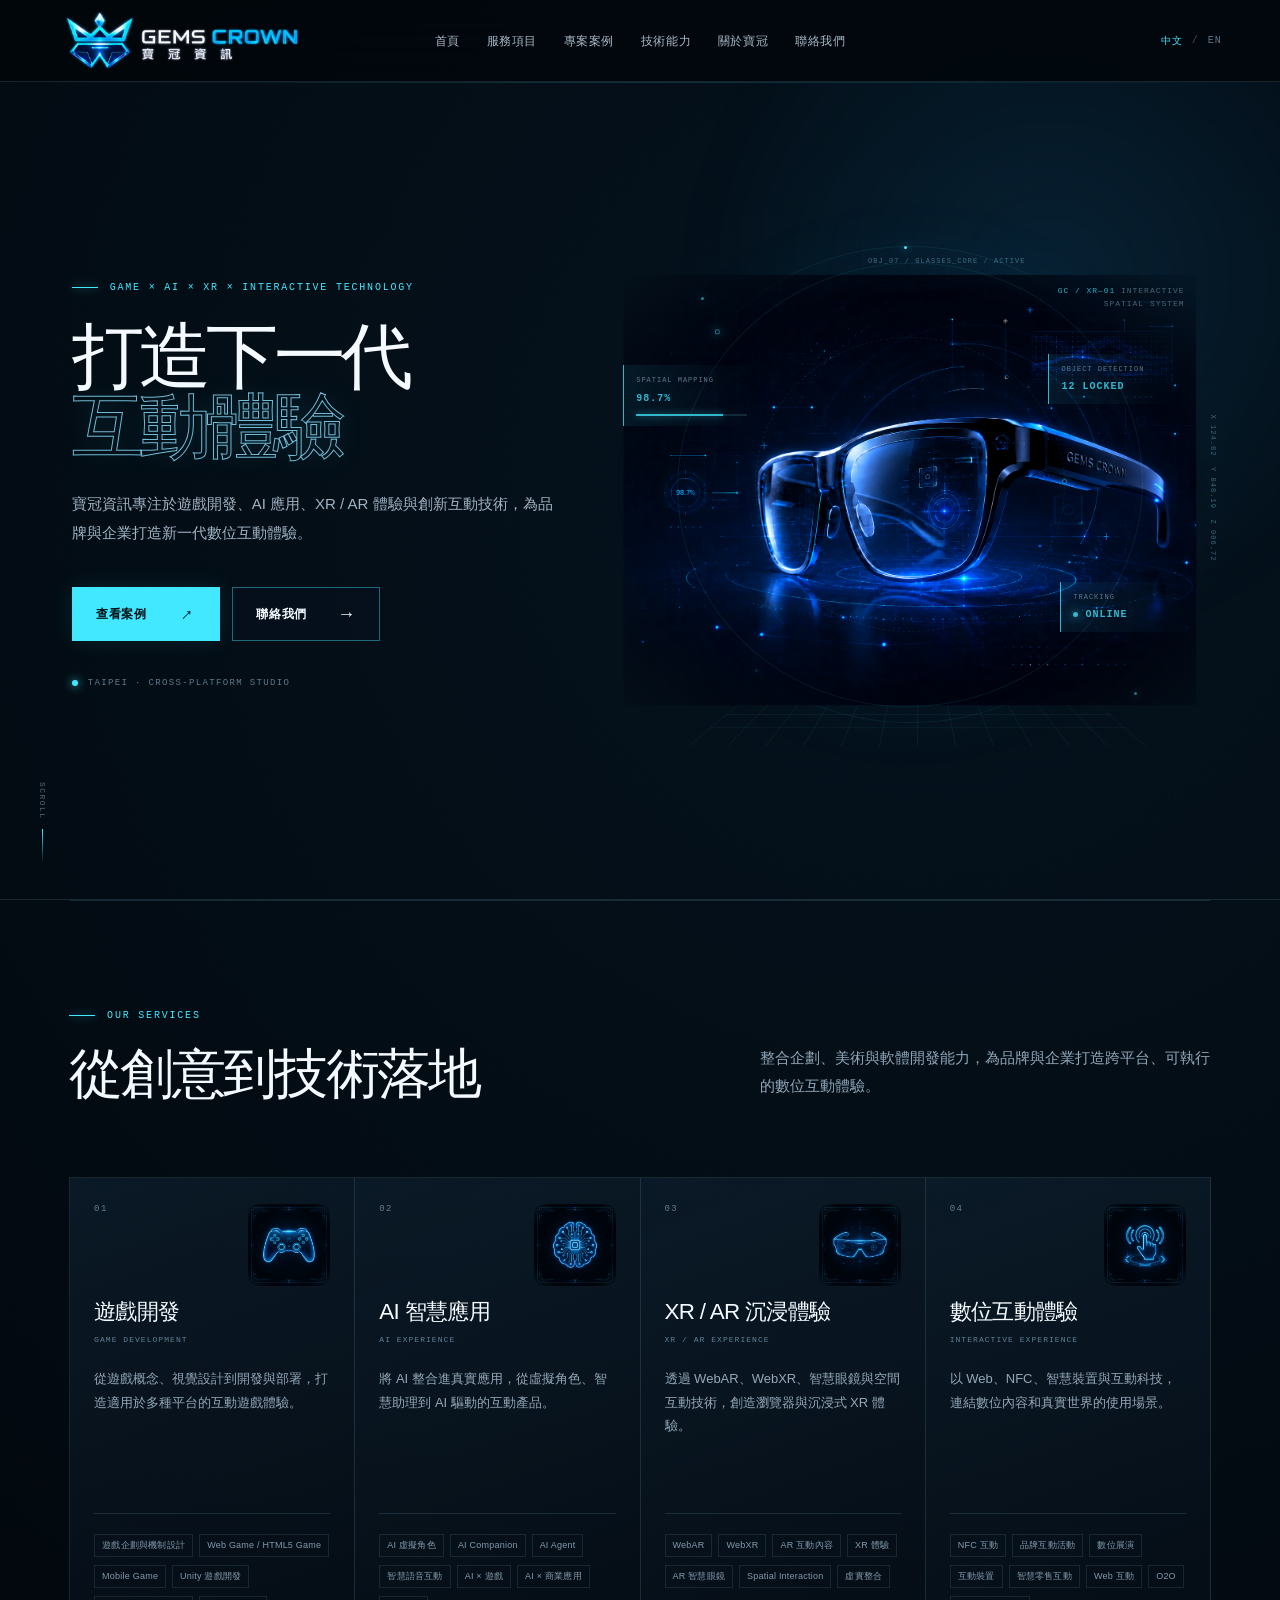
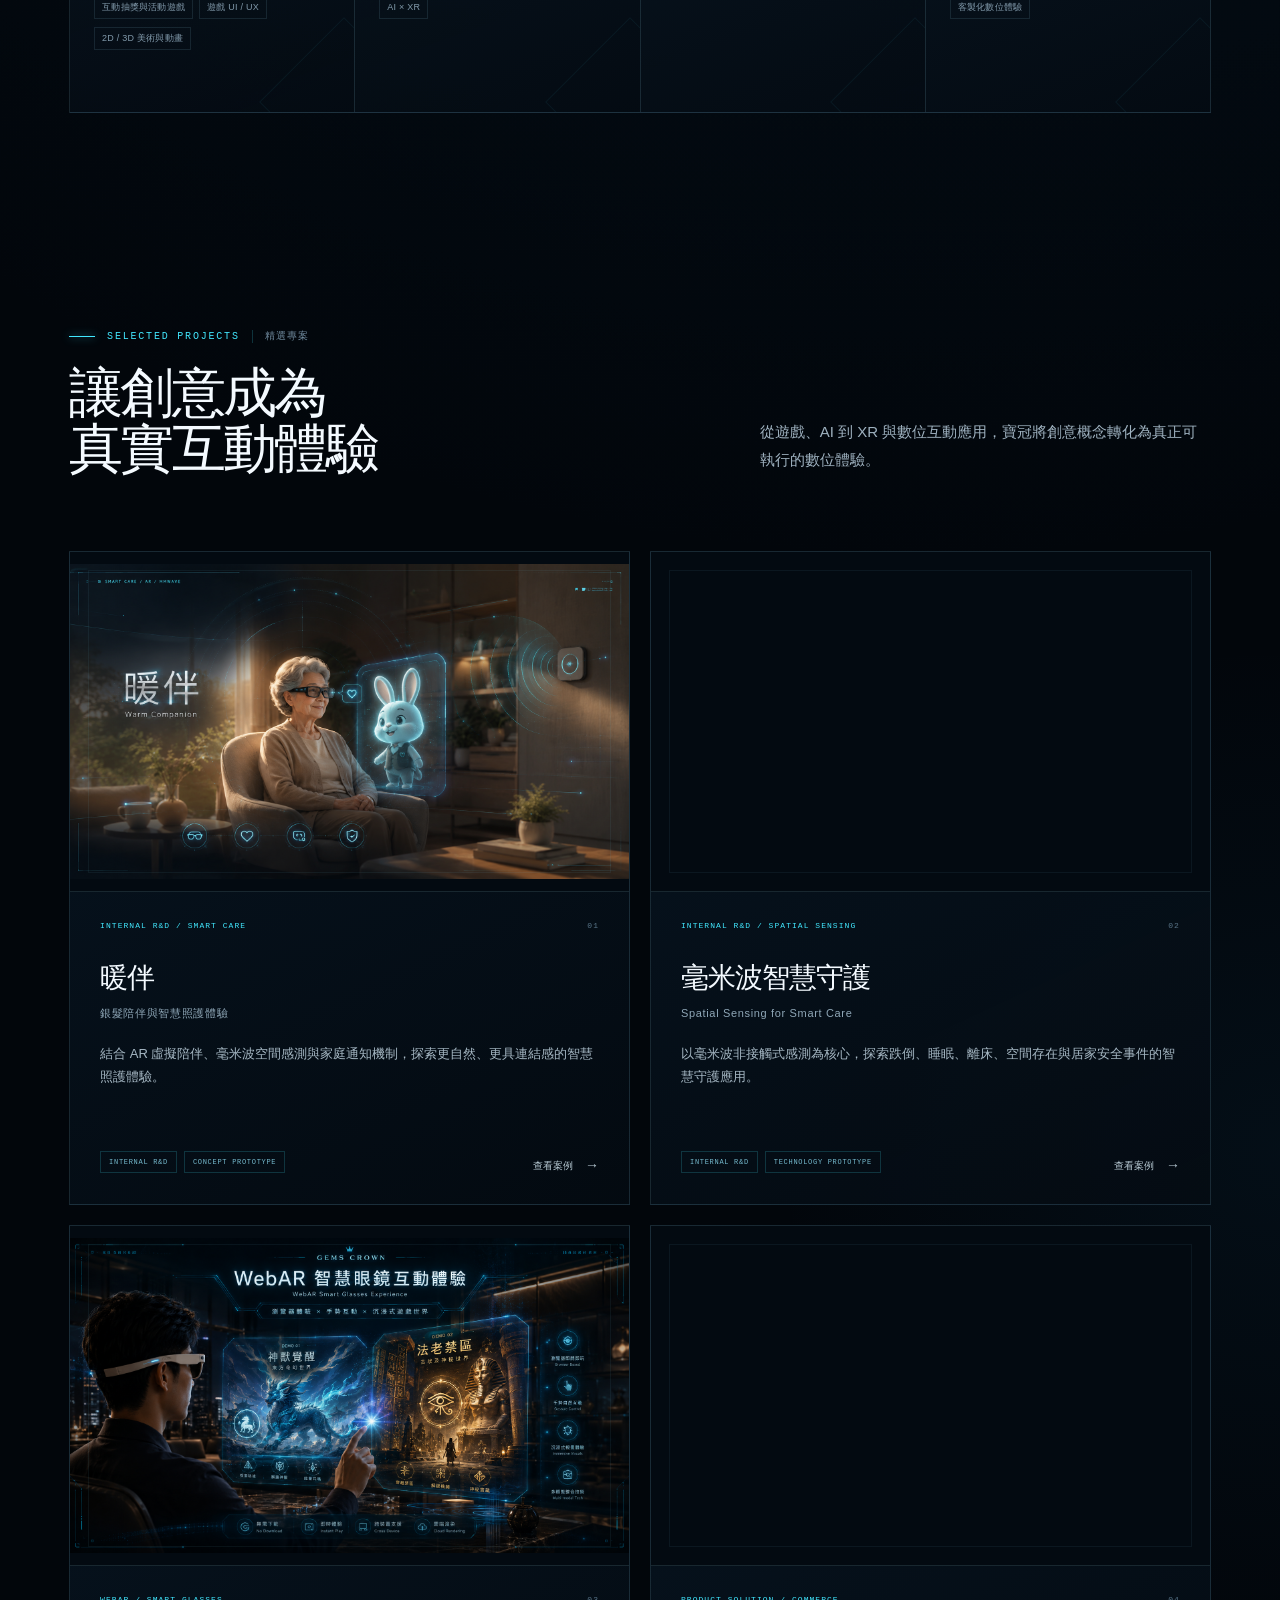
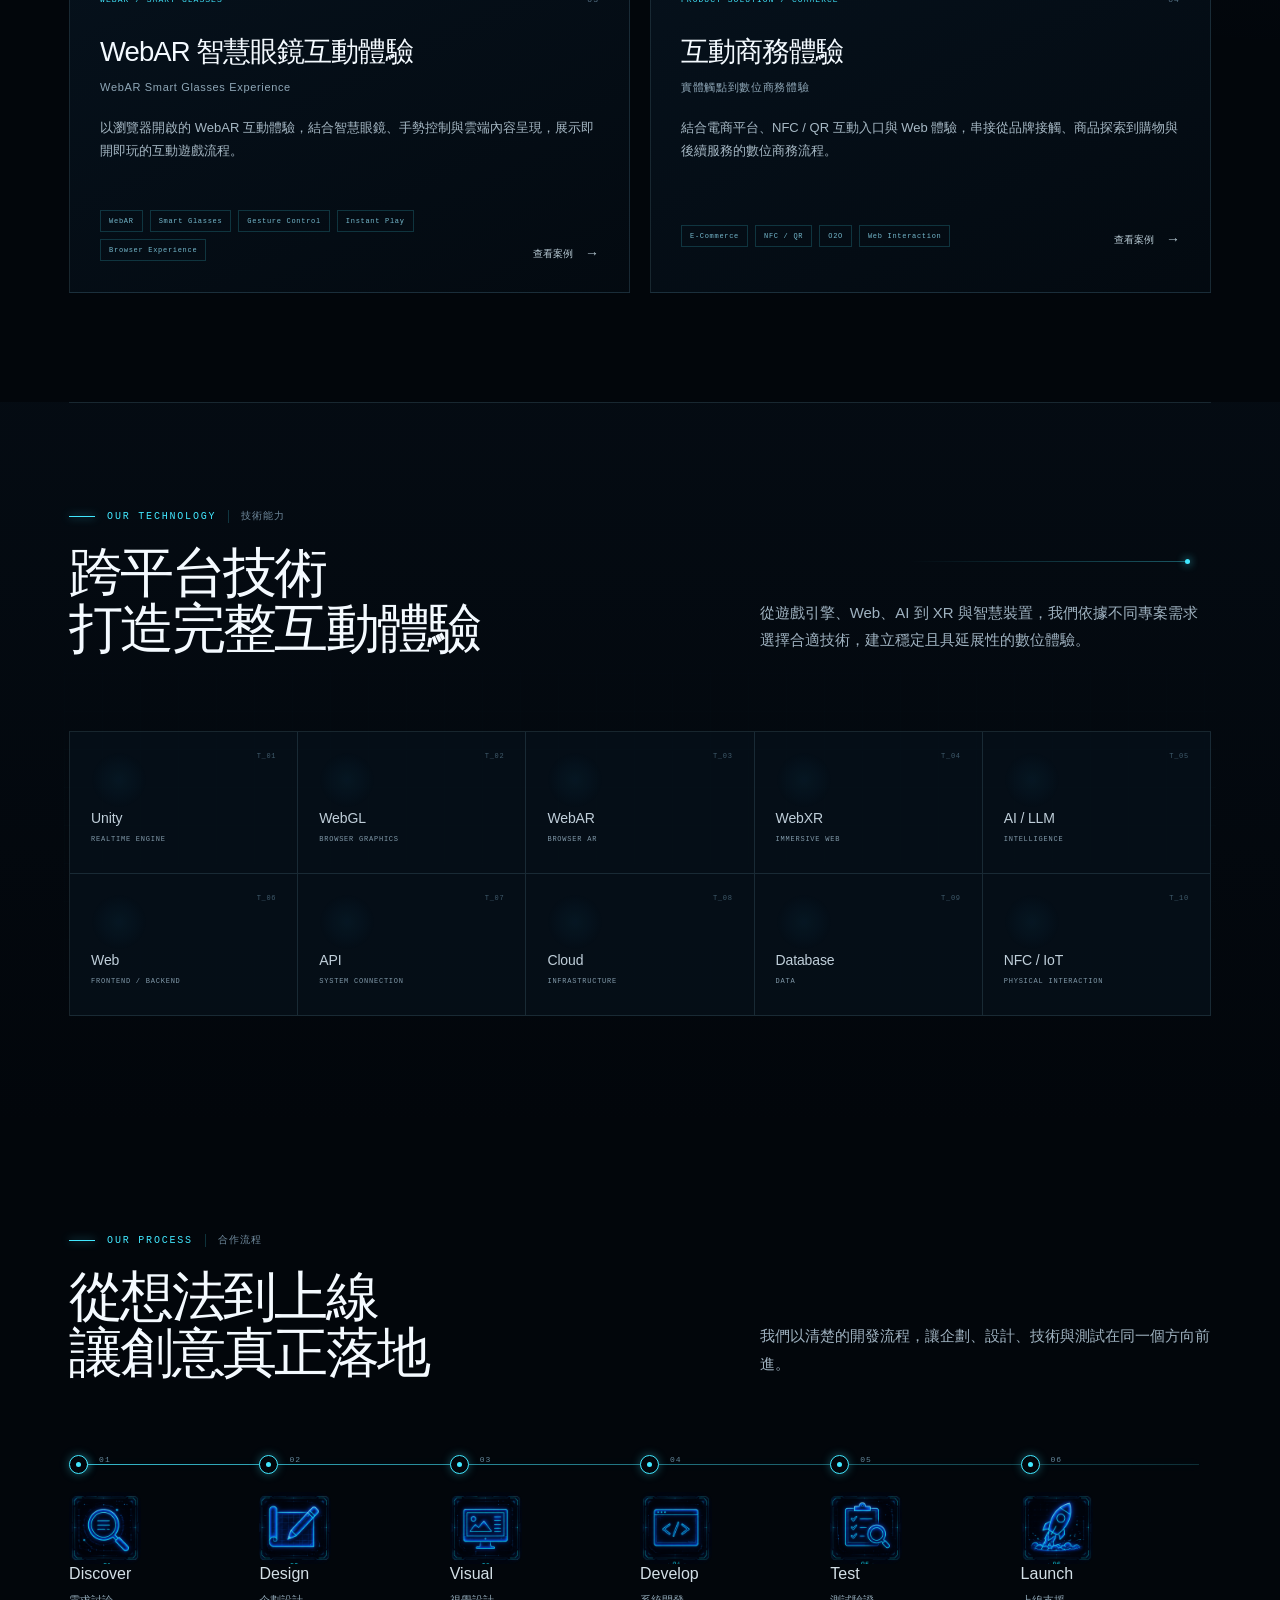
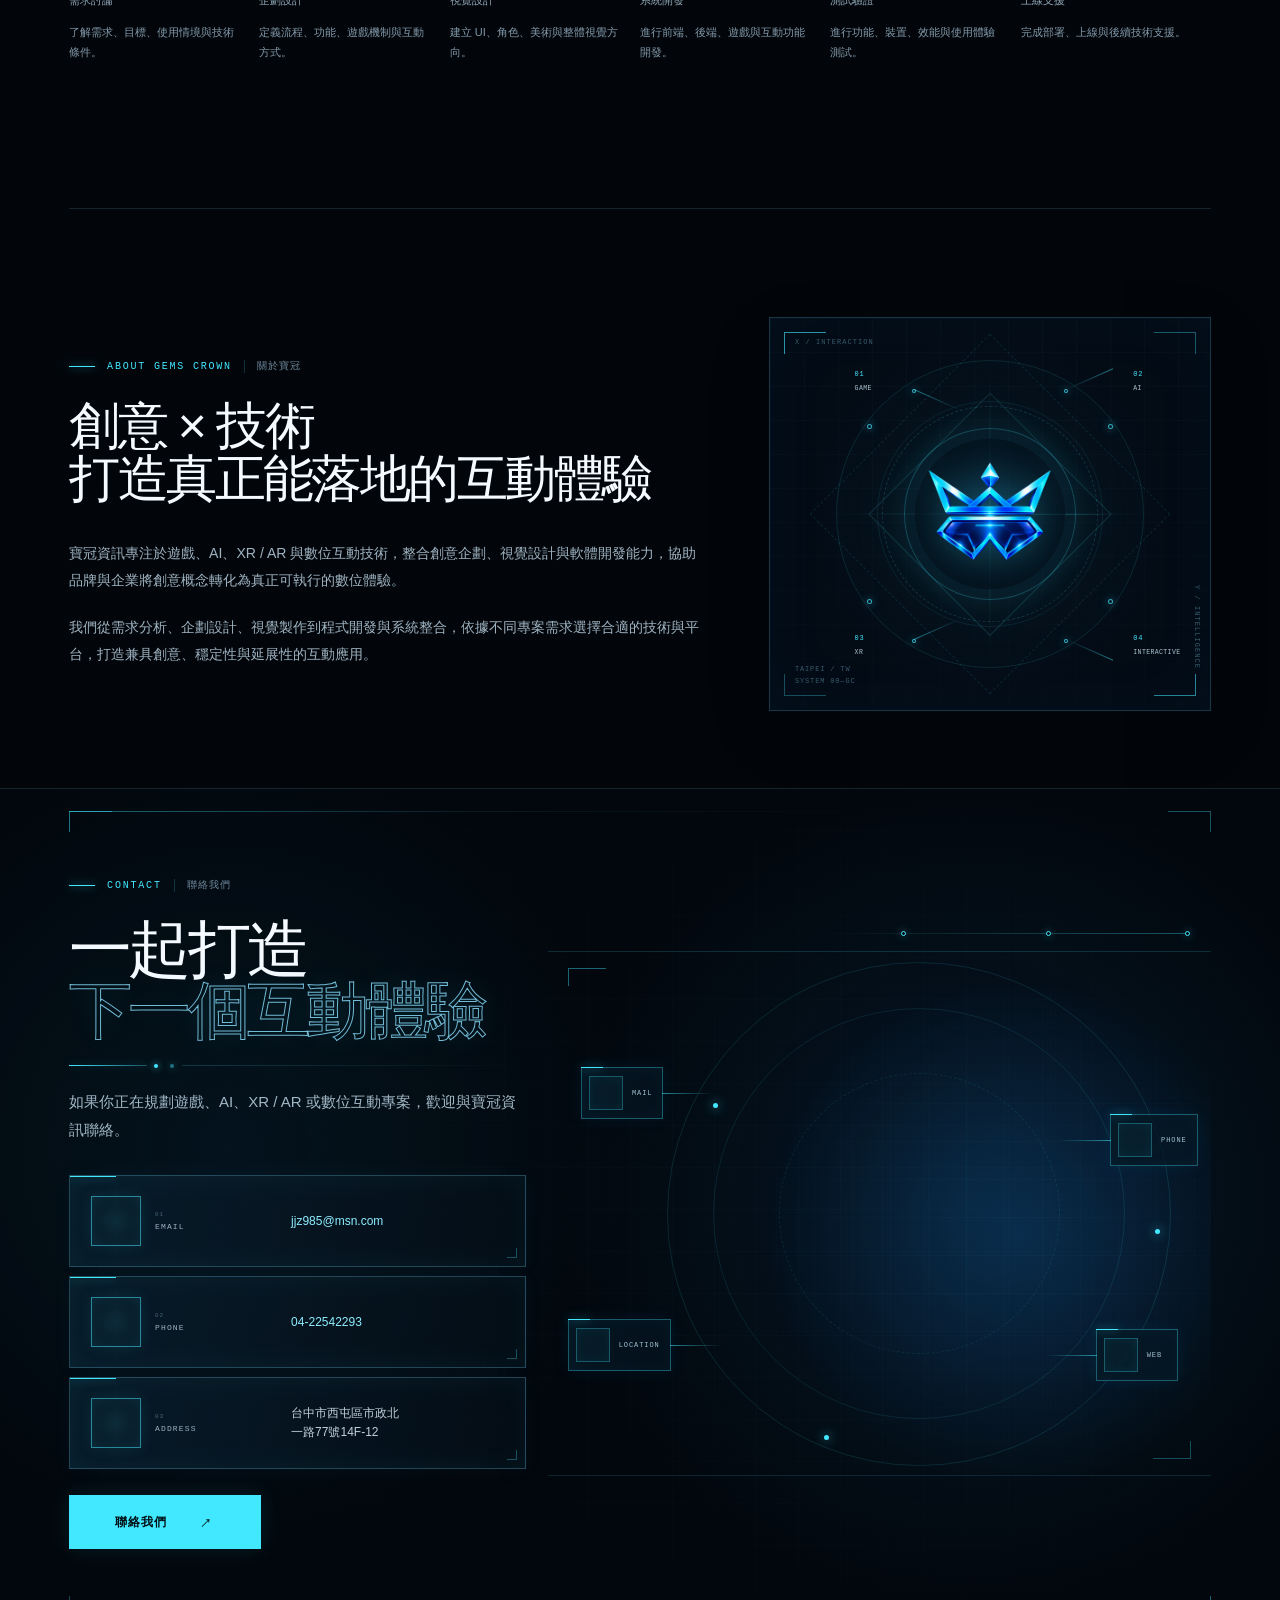
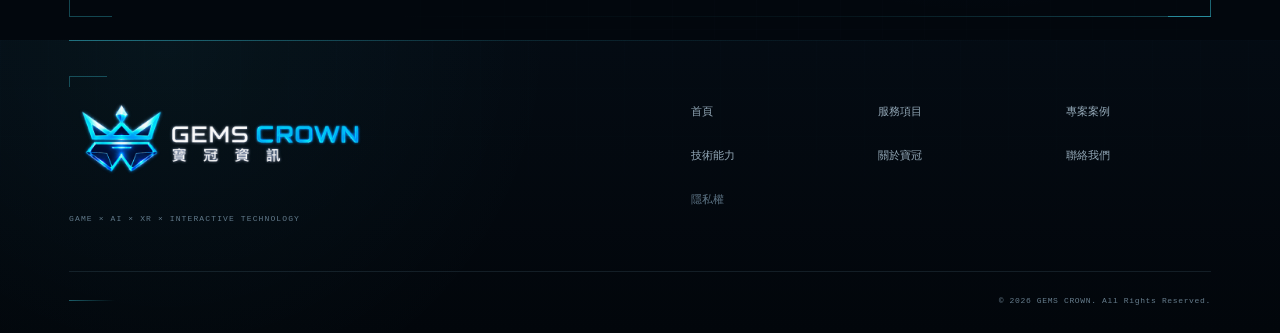
==== commit 60015d45: "Update homepage URL" ====
--- a/index.html
+++ b/index.html
@@ -1 +1 @@
-<!DOCTYPE html><html lang="zh-Hant"><head><meta charSet="utf-8"/><meta name="viewport" content="width=device-width, initial-scale=1"/><link rel="preload" as="image" href="/branding/logo-gemscrown-horizontal.png"/><link rel="preload" as="image" href="/branding/logo-gemscrown-compact.png"/><link rel="preload" as="image" href="/home/hero-xr-glasses.png"/><link rel="preload" as="image" href="/home/contact/contact-global-network.png"/><link rel="stylesheet" href="/_next/static/css/7005e57da7828ac5.css" data-precedence="next"/><link rel="preload" as="script" fetchPriority="low" href="/_next/static/chunks/webpack-81c4fb9dd39e1719.js"/><script src="/_next/static/chunks/4bd1b696-92152b0f5947070d.js" async=""></script><script src="/_next/static/chunks/794-7dc7a7b8a3a9b53e.js" async=""></script><script src="/_next/static/chunks/main-app-bc2a342b278fd2b7.js" async=""></script><script src="/_next/static/chunks/591-de41303957d383ed.js" async=""></script><script src="/_next/static/chunks/332-bda3e9a108cad5f0.js" async=""></script><script src="/_next/static/chunks/app/page-f5e1e96eda956cd4.js" async=""></script><title>GEMS CROWN 寶冠資訊 | Game × AI × XR × Interactive Technology</title><meta name="description" content="寶冠資訊 GEMS CROWN 專注於遊戲開發、AI 應用、WebAR、WebXR、XR / AR 體驗與數位互動技術，為品牌與企業打造跨平台互動體驗。"/><meta name="keywords" content="GEMS CROWN,寶冠資訊,Game Development,遊戲開發,AI,AI Application,XR,AR,WebAR,WebXR,Interactive Technology,Digital Experience"/><meta name="robots" content="index, follow"/><link rel="canonical" href="http://localhost:3000/"/><meta property="og:title" content="GEMS CROWN 寶冠資訊 | Game × AI × XR × Interactive Technology"/><meta property="og:description" content="寶冠資訊 GEMS CROWN 專注於遊戲開發、AI 應用、WebAR、WebXR、XR / AR 體驗與數位互動技術，為品牌與企業打造跨平台互動體驗。"/><meta property="og:url" content="http://localhost:3000/"/><meta property="og:site_name" content="GEMS CROWN 寶冠資訊"/><meta property="og:locale" content="zh_TW"/><meta property="og:image" content="http://localhost:3000/og.png"/><meta property="og:image:width" content="1200"/><meta property="og:image:height" content="630"/><meta property="og:image:alt" content="GEMS CROWN 寶冠資訊｜Game × AI × XR technology visual"/><meta property="og:locale:alternate" content="en_US"/><meta property="og:type" content="website"/><meta name="twitter:card" content="summary_large_image"/><meta name="twitter:title" content="GEMS CROWN 寶冠資訊 | Game × AI × XR × Interactive Technology"/><meta name="twitter:description" content="GEMS CROWN specializes in game development, AI applications, WebAR, WebXR, XR / AR experiences, and interactive technologies."/><meta name="twitter:image" content="http://localhost:3000/og.png"/><link rel="icon" href="/icon.png?537429707f81f075" type="image/png" sizes="1536x1024"/><script src="/_next/static/chunks/polyfills-42372ed130431b0a.js" noModule=""></script></head><body><div hidden=""><!--$--><!--/$--></div><div class="site-shell"><a class="skip-link" href="#main-content">跳至主要內容</a><header class="site-header"><a class="brand" href="#home" aria-label="GEMS CROWN home"><span class="brand-identity brand-identity-header"><span class="brand-logo-frame brand-logo-horizontal header-logo-horizontal"><img alt="GEMS CROWN 寶冠資訊" width="1536" height="1024" decoding="async" data-nimg="1" style="color:transparent" src="/branding/logo-gemscrown-horizontal.png"/></span><span class="brand-logo-frame brand-logo-compact header-logo-compact"><img alt="GEMS CROWN 寶冠資訊" width="1536" height="1024" decoding="async" data-nimg="1" style="color:transparent" src="/branding/logo-gemscrown-compact.png"/></span></span></a><nav class="desktop-nav" aria-label="主要導覽"><a href="#home">首頁</a><a href="#services">服務項目</a><a href="#projects">專案案例</a><a href="#technology">技術能力</a><a href="#about">關於寶冠</a><a href="#contact">聯絡我們</a></nav><div class="header-actions"><div class="language-switch" aria-label="語言"><button class="active" aria-pressed="true">中文</button><span>/</span><button class="" aria-pressed="false">EN</button></div><button class="menu-button " aria-label="開啟選單" aria-expanded="false" aria-controls="mobile-navigation"><span></span><span></span></button></div><div class="mobile-menu " id="mobile-navigation" aria-hidden="true"><div class="mobile-menu-grid" aria-hidden="true"></div><nav aria-label="主要導覽"><a href="#home" tabindex="-1"><span>0<!-- -->1</span>首頁<span class="arrow" aria-hidden="true">→</span></a><a href="#services" tabindex="-1"><span>0<!-- -->2</span>服務項目<span class="arrow" aria-hidden="true">→</span></a><a href="#projects" tabindex="-1"><span>0<!-- -->3</span>專案案例<span class="arrow" aria-hidden="true">→</span></a><a href="#technology" tabindex="-1"><span>0<!-- -->4</span>技術能力<span class="arrow" aria-hidden="true">→</span></a><a href="#about" tabindex="-1"><span>0<!-- -->5</span>關於寶冠<span class="arrow" aria-hidden="true">→</span></a><a href="#contact" tabindex="-1"><span>0<!-- -->6</span>聯絡我們<span class="arrow" aria-hidden="true">→</span></a></nav><p>GAME × AI × XR × INTERACTIVE TECHNOLOGY</p></div></header><main id="main-content"><section class="hero section" id="home"><div class="hero-ambient" aria-hidden="true"></div><div class="hero-copy" data-reveal="true"><p class="eyebrow"><span></span>GAME × AI × XR × INTERACTIVE TECHNOLOGY</p><h1>打造下一代<br/><em>互動體驗</em></h1><p class="hero-description">寶冠資訊專注於遊戲開發、AI 應用、XR / AR 體驗與創新互動技術，為品牌與企業打造新一代數位互動體驗。</p><div class="hero-actions"><a class="button button-primary" href="#projects">查看案例<span class="arrow arrow-diagonal" aria-hidden="true">→</span></a><a class="button button-secondary" href="#contact">聯絡我們<span class="arrow" aria-hidden="true">→</span></a></div><div class="studio-status"><i></i><span>TAIPEI · CROSS-PLATFORM STUDIO</span></div></div><div class="hero-visual" aria-hidden="true" data-reveal="true"><div class="hero-grid"></div><div class="hero-depth-grid"></div><span class="particle particle-1"></span><span class="particle particle-2"></span><span class="particle particle-3"></span><span class="particle particle-4"></span><span class="particle particle-5"></span><div class="coordinate coordinate-top">OBJ_07 / GLASSES_CORE / ACTIVE</div><div class="coordinate coordinate-axis">X 124.82  Y 048.19  Z 006.72</div><div class="spatial-scan scan-outer"><i></i></div><div class="spatial-scan scan-inner"><i></i></div><div class="hero-xr-image"><img alt="" width="1446" height="1087" decoding="async" data-nimg="1" style="color:transparent" src="/home/hero-xr-glasses.png"/></div><div class="hud-callout hud-spatial"><span>SPATIAL MAPPING</span><b>98.7%</b><i><em></em></i></div><div class="hud-callout hud-tracking"><span>TRACKING</span><b><i></i>ONLINE</b></div><div class="hud-callout hud-object"><span>OBJECT DETECTION</span><b>12 LOCKED</b></div><div class="visual-system-label"><span>GC / XR—01</span> INTERACTIVE<br/>SPATIAL SYSTEM</div></div><a href="#services" class="scroll-cue" aria-label="探索服務"><span>SCROLL</span><i></i></a></section><section class="section section-bordered services" id="services"><header class="section-heading" data-reveal="true"><p class="eyebrow"><span></span>OUR SERVICES</p><div class="section-heading-row"><h2>從創意到技術落地</h2><p>整合企劃、美術與軟體開發能力，為品牌與企業打造跨平台、可執行的數位互動體驗。</p></div></header><div class="service-grid"><article class="service-card" data-reveal="true" style="--delay:0ms"><div class="card-top"><span class="service-number">0<!-- -->1</span><span class="service-icon"><img alt="遊戲開發服務圖示" loading="lazy" width="1254" height="1254" decoding="async" data-nimg="1" style="color:transparent" src="/home/services/service-game-development.png"/></span></div><h3>遊戲開發</h3><p class="service-secondary-title">Game Development</p><p class="service-description">從遊戲概念、視覺設計到開發與部署，打造適用於多種平台的互動遊戲體驗。</p><ul><li>遊戲企劃與機制設計</li><li>Web Game / HTML5 Game</li><li>Mobile Game</li><li>Unity 遊戲開發</li><li>互動抽獎與活動遊戲</li><li>遊戲 UI / UX</li><li>2D / 3D 美術與動畫</li></ul></article><article class="service-card" data-reveal="true" style="--delay:70ms"><div class="card-top"><span class="service-number">0<!-- -->2</span><span class="service-icon"><img alt="AI 智慧應用服務圖示" loading="lazy" width="1254" height="1254" decoding="async" data-nimg="1" style="color:transparent" src="/home/services/service-ai-experience.png"/></span></div><h3>AI 智慧應用</h3><p class="service-secondary-title">AI Experience</p><p class="service-description">將 AI 整合進真實應用，從虛擬角色、智慧助理到 AI 驅動的互動產品。</p><ul><li>AI 虛擬角色</li><li>AI Companion</li><li>AI Agent</li><li>智慧語音互動</li><li>AI × 遊戲</li><li>AI × 商業應用</li><li>AI × XR</li></ul></article><article class="service-card" data-reveal="true" style="--delay:140ms"><div class="card-top"><span class="service-number">0<!-- -->3</span><span class="service-icon"><img alt="XR / AR 沉浸體驗服務圖示" loading="lazy" width="1254" height="1254" decoding="async" data-nimg="1" style="color:transparent" src="/home/services/service-xr-ar-experience.png"/></span></div><h3>XR / AR 沉浸體驗</h3><p class="service-secondary-title">XR / AR Experience</p><p class="service-description">透過 WebAR、WebXR、智慧眼鏡與空間互動技術，創造瀏覽器與沉浸式 XR 體驗。</p><ul><li>WebAR</li><li>WebXR</li><li>AR 互動內容</li><li>XR 體驗</li><li>AR 智慧眼鏡</li><li>Spatial Interaction</li><li>虛實整合</li></ul></article><article class="service-card" data-reveal="true" style="--delay:210ms"><div class="card-top"><span class="service-number">0<!-- -->4</span><span class="service-icon"><img alt="數位互動體驗服務圖示" loading="lazy" width="1254" height="1254" decoding="async" data-nimg="1" style="color:transparent" src="/home/services/service-interactive-experience.png"/></span></div><h3>數位互動體驗</h3><p class="service-secondary-title">Interactive Experience</p><p class="service-description">以 Web、NFC、智慧裝置與互動科技，連結數位內容和真實世界的使用場景。</p><ul><li>NFC 互動</li><li>品牌互動活動</li><li>數位展演</li><li>互動裝置</li><li>智慧零售互動</li><li>Web 互動</li><li>O2O</li><li>客製化數位體驗</li></ul></article></div></section><section class="section projects" id="projects"><header class="section-heading" data-reveal="true"><p class="eyebrow"><span></span>SELECTED PROJECTS<strong>精選專案</strong></p><div class="section-heading-row"><h2><span>讓創意成為<br/></span><span>真實互動體驗</span></h2><p>從遊戲、AI 到 XR 與數位互動應用，寶冠將創意概念轉化為真正可執行的數位體驗。</p></div></header><div class="projects-grid"><article class="project-card" data-reveal="true" style="--delay:0ms"><div class="project-visual project-image-visual"><img alt="暖伴 AR 陪伴與智慧照護概念展示" loading="lazy" decoding="async" data-nimg="fill" style="position:absolute;height:100%;width:100%;left:0;top:0;right:0;bottom:0;color:transparent" src="/projects/warm-companion/hero.png"/></div><div class="project-content"><div class="project-meta"><span>INTERNAL R&amp;D / SMART CARE</span><small>0<!-- -->1</small></div><h3>暖伴</h3><p class="project-secondary-title">銀髮陪伴與智慧照護體驗</p><p class="project-description">結合 AR 虛擬陪伴、毫米波空間感測與家庭通知機制，探索更自然、更具連結感的智慧照護體驗。</p><div class="project-footer"><div class="tag-row"><span>INTERNAL R&amp;D</span><span>CONCEPT PROTOTYPE</span></div><a class="project-detail" aria-label="查看案例: 暖伴" href="/projects/warm-companion/">查看案例<span class="arrow" aria-hidden="true">→</span></a></div></div></article><article class="project-card" data-reveal="true" style="--delay:80ms"><div class="project-visual project-image-visual"><img alt="毫米波智慧守護居家空間感測與安全照護概念展示" loading="lazy" decoding="async" data-nimg="fill" style="position:absolute;height:100%;width:100%;left:0;top:0;right:0;bottom:0;color:transparent" src="/projects/mmwave-smart-care/hero.png"/></div><div class="project-content"><div class="project-meta"><span>INTERNAL R&amp;D / SPATIAL SENSING</span><small>0<!-- -->2</small></div><h3>毫米波智慧守護</h3><p class="project-secondary-title">Spatial Sensing for Smart Care</p><p class="project-description">以毫米波非接觸式感測為核心，探索跌倒、睡眠、離床、空間存在與居家安全事件的智慧守護應用。</p><div class="project-footer"><div class="tag-row"><span>INTERNAL R&amp;D</span><span>TECHNOLOGY PROTOTYPE</span></div><a class="project-detail" aria-label="查看案例: 毫米波智慧守護" href="/projects/mmwave-smart-care/">查看案例<span class="arrow" aria-hidden="true">→</span></a></div></div></article><article class="project-card" data-reveal="true" style="--delay:160ms"><div class="project-visual project-image-visual"><img alt="WebAR 智慧眼鏡、手勢控制與互動遊戲展示概念" loading="lazy" decoding="async" data-nimg="fill" style="position:absolute;height:100%;width:100%;left:0;top:0;right:0;bottom:0;color:transparent" src="/projects/webar-smart-glasses/hero.png"/></div><div class="project-content"><div class="project-meta"><span>WEBAR / SMART GLASSES</span><small>0<!-- -->3</small></div><h3>WebAR 智慧眼鏡互動體驗</h3><p class="project-secondary-title">WebAR Smart Glasses Experience</p><p class="project-description">以瀏覽器開啟的 WebAR 互動體驗，結合智慧眼鏡、手勢控制與雲端內容呈現，展示即開即玩的互動遊戲流程。</p><div class="project-footer"><div class="tag-row"><span>WebAR</span><span>Smart Glasses</span><span>Gesture Control</span><span>Instant Play</span><span>Browser Experience</span></div><a class="project-detail" aria-label="查看案例: WebAR 智慧眼鏡互動體驗" href="/projects/webar-smart-glasses/">查看案例<span class="arrow" aria-hidden="true">→</span></a></div></div></article><article class="project-card" data-reveal="true" style="--delay:240ms"><div class="project-visual project-image-visual"><img alt="Interactive Commerce 實體觸點與數位商務互動概念" loading="lazy" decoding="async" data-nimg="fill" style="position:absolute;height:100%;width:100%;left:0;top:0;right:0;bottom:0;color:transparent" src="/projects/interactive-commerce/interactive-commerce-overview.png"/></div><div class="project-content"><div class="project-meta"><span>PRODUCT SOLUTION / COMMERCE</span><small>0<!-- -->4</small></div><h3>互動商務體驗</h3><p class="project-secondary-title">實體觸點到數位商務體驗</p><p class="project-description">結合電商平台、NFC / QR 互動入口與 Web 體驗，串接從品牌接觸、商品探索到購物與後續服務的數位商務流程。</p><div class="project-footer"><div class="tag-row"><span>E-Commerce</span><span>NFC / QR</span><span>O2O</span><span>Web Interaction</span></div><a class="project-detail" aria-label="查看案例: 互動商務體驗" href="/projects/interactive-commerce/">查看案例<span class="arrow" aria-hidden="true">→</span></a></div></div></article></div></section><section class="section technology section-bordered" id="technology"><div class="technology-data-line" aria-hidden="true"></div><header class="section-heading" data-reveal="true"><p class="eyebrow"><span></span>OUR TECHNOLOGY<strong>技術能力</strong></p><div class="section-heading-row"><h2><span>跨平台技術<br/></span><span>打造完整互動體驗</span></h2><p>從遊戲引擎、Web、AI 到 XR 與智慧裝置，我們依據不同專案需求選擇合適技術，建立穩定且具延展性的數位體驗。</p></div></header><div class="tech-grid" data-reveal="true"><div class="tech-item" style="--tech-index:0"><span class="tech-scan" aria-hidden="true"></span><div class="tech-item-top"><span class="tech-icon" aria-hidden="true"><img alt="" loading="lazy" width="1254" height="1254" decoding="async" data-nimg="1" style="color:transparent" src="/home/technology/technology-unity.png"/></span><span class="tech-index">T_<!-- -->01</span></div><div class="tech-copy"><b>Unity</b><p>REALTIME ENGINE</p></div></div><div class="tech-item" style="--tech-index:1"><span class="tech-scan" aria-hidden="true"></span><div class="tech-item-top"><span class="tech-icon" aria-hidden="true"><img alt="" loading="lazy" width="1254" height="1254" decoding="async" data-nimg="1" style="color:transparent" src="/home/technology/technology-webgl.png"/></span><span class="tech-index">T_<!-- -->02</span></div><div class="tech-copy"><b>WebGL</b><p>BROWSER GRAPHICS</p></div></div><div class="tech-item" style="--tech-index:2"><span class="tech-scan" aria-hidden="true"></span><div class="tech-item-top"><span class="tech-icon" aria-hidden="true"><img alt="" loading="lazy" width="1254" height="1254" decoding="async" data-nimg="1" style="color:transparent" src="/home/technology/technology-webar.png"/></span><span class="tech-index">T_<!-- -->03</span></div><div class="tech-copy"><b>WebAR</b><p>BROWSER AR</p></div></div><div class="tech-item" style="--tech-index:3"><span class="tech-scan" aria-hidden="true"></span><div class="tech-item-top"><span class="tech-icon" aria-hidden="true"><img alt="" loading="lazy" width="1254" height="1254" decoding="async" data-nimg="1" style="color:transparent" src="/home/technology/technology-webxr.png"/></span><span class="tech-index">T_<!-- -->04</span></div><div class="tech-copy"><b>WebXR</b><p>IMMERSIVE WEB</p></div></div><div class="tech-item" style="--tech-index:4"><span class="tech-scan" aria-hidden="true"></span><div class="tech-item-top"><span class="tech-icon" aria-hidden="true"><img alt="" loading="lazy" width="1254" height="1254" decoding="async" data-nimg="1" style="color:transparent" src="/home/technology/technology-ai-llm.png"/></span><span class="tech-index">T_<!-- -->05</span></div><div class="tech-copy"><b>AI / LLM</b><p>INTELLIGENCE</p></div></div><div class="tech-item" style="--tech-index:5"><span class="tech-scan" aria-hidden="true"></span><div class="tech-item-top"><span class="tech-icon" aria-hidden="true"><img alt="" loading="lazy" width="1254" height="1254" decoding="async" data-nimg="1" style="color:transparent" src="/home/technology/technology-web.png"/></span><span class="tech-index">T_<!-- -->06</span></div><div class="tech-copy"><b>Web</b><p>FRONTEND / BACKEND</p></div></div><div class="tech-item" style="--tech-index:6"><span class="tech-scan" aria-hidden="true"></span><div class="tech-item-top"><span class="tech-icon" aria-hidden="true"><img alt="" loading="lazy" width="1254" height="1254" decoding="async" data-nimg="1" style="color:transparent" src="/home/technology/technology-api.png"/></span><span class="tech-index">T_<!-- -->07</span></div><div class="tech-copy"><b>API</b><p>SYSTEM CONNECTION</p></div></div><div class="tech-item" style="--tech-index:7"><span class="tech-scan" aria-hidden="true"></span><div class="tech-item-top"><span class="tech-icon" aria-hidden="true"><img alt="" loading="lazy" width="1254" height="1254" decoding="async" data-nimg="1" style="color:transparent" src="/home/technology/technology-cloud.png"/></span><span class="tech-index">T_<!-- -->08</span></div><div class="tech-copy"><b>Cloud</b><p>INFRASTRUCTURE</p></div></div><div class="tech-item" style="--tech-index:8"><span class="tech-scan" aria-hidden="true"></span><div class="tech-item-top"><span class="tech-icon" aria-hidden="true"><img alt="" loading="lazy" width="1254" height="1254" decoding="async" data-nimg="1" style="color:transparent" src="/home/technology/technology-database.png"/></span><span class="tech-index">T_<!-- -->09</span></div><div class="tech-copy"><b>Database</b><p>DATA</p></div></div><div class="tech-item" style="--tech-index:9"><span class="tech-scan" aria-hidden="true"></span><div class="tech-item-top"><span class="tech-icon" aria-hidden="true"><img alt="" loading="lazy" width="1254" height="1254" decoding="async" data-nimg="1" style="color:transparent" src="/home/technology/technology-nfc-iot.png"/></span><span class="tech-index">T_<!-- -->10</span></div><div class="tech-copy"><b>NFC / IoT</b><p>PHYSICAL INTERACTION</p></div></div></div></section><section class="section process" id="process"><header class="section-heading" data-reveal="true"><p class="eyebrow"><span></span>OUR PROCESS<strong>合作流程</strong></p><div class="section-heading-row"><h2><span>從想法到上線<br/></span><span>讓創意真正落地</span></h2><p>我們以清楚的開發流程，讓企劃、設計、技術與測試在同一個方向前進。</p></div></header><ol class="process-line" data-reveal="true"><li class="process-step"><div class="process-node"><i></i><span>0<!-- -->1</span></div><span class="process-icon" aria-hidden="true"><img alt="" loading="lazy" width="360" height="360" decoding="async" data-nimg="1" style="color:transparent" src="/home/process/process-discover.png"/></span><h3>Discover</h3><p class="process-subtitle">需求討論</p><p class="process-description">了解需求、目標、使用情境與技術條件。</p></li><li class="process-step"><div class="process-node"><i></i><span>0<!-- -->2</span></div><span class="process-icon" aria-hidden="true"><img alt="" loading="lazy" width="360" height="360" decoding="async" data-nimg="1" style="color:transparent" src="/home/process/process-design.png"/></span><h3>Design</h3><p class="process-subtitle">企劃設計</p><p class="process-description">定義流程、功能、遊戲機制與互動方式。</p></li><li class="process-step"><div class="process-node"><i></i><span>0<!-- -->3</span></div><span class="process-icon" aria-hidden="true"><img alt="" loading="lazy" width="360" height="360" decoding="async" data-nimg="1" style="color:transparent" src="/home/process/process-visual.png"/></span><h3>Visual</h3><p class="process-subtitle">視覺設計</p><p class="process-description">建立 UI、角色、美術與整體視覺方向。</p></li><li class="process-step"><div class="process-node"><i></i><span>0<!-- -->4</span></div><span class="process-icon" aria-hidden="true"><img alt="" loading="lazy" width="360" height="360" decoding="async" data-nimg="1" style="color:transparent" src="/home/process/process-develop.png"/></span><h3>Develop</h3><p class="process-subtitle">系統開發</p><p class="process-description">進行前端、後端、遊戲與互動功能開發。</p></li><li class="process-step"><div class="process-node"><i></i><span>0<!-- -->5</span></div><span class="process-icon" aria-hidden="true"><img alt="" loading="lazy" width="360" height="360" decoding="async" data-nimg="1" style="color:transparent" src="/home/process/process-test.png"/></span><h3>Test</h3><p class="process-subtitle">測試驗證</p><p class="process-description">進行功能、裝置、效能與使用體驗測試。</p></li><li class="process-step"><div class="process-node"><i></i><span>0<!-- -->6</span></div><span class="process-icon" aria-hidden="true"><img alt="" loading="lazy" width="360" height="360" decoding="async" data-nimg="1" style="color:transparent" src="/home/process/process-launch.png"/></span><h3>Launch</h3><p class="process-subtitle">上線支援</p><p class="process-description">完成部署、上線與後續技術支援。</p></li></ol></section><section class="section about section-bordered" id="about"><div class="about-copy" data-reveal="true"><p class="eyebrow"><span></span>ABOUT GEMS CROWN<strong>關於寶冠</strong></p><h2><span>創意 × 技術<br/></span><span>打造真正能落地的互動體驗</span></h2><div class="about-body"><p>寶冠資訊專注於遊戲、AI、XR / AR 與數位互動技術，整合創意企劃、視覺設計與軟體開發能力，協助品牌與企業將創意概念轉化為真正可執行的數位體驗。</p><p>我們從需求分析、企劃設計、視覺製作到程式開發與系統整合，依據不同專案需求選擇合適的技術與平台，打造兼具創意、穩定性與延展性的互動應用。</p></div></div><div class="about-visual" aria-hidden="true" data-reveal="true"><div class="about-grid"></div><div class="about-panel-frame"><i></i><i></i><i></i><i></i></div><div class="about-radar"></div><div class="about-core-lines"><i></i><i></i><i></i><i></i></div><div class="crown-system"><span class="about-core-ring"></span><span class="brand-logo-frame brand-logo-icon about-brand-icon"><img alt="GEMS CROWN 寶冠資訊" loading="lazy" width="1536" height="1024" decoding="async" data-nimg="1" style="color:transparent" src="/branding/logo-gemscrown-icon.png"/></span></div><ul class="about-capabilities"><li class="about-capability-node about-node-1"><span class="about-capability-icon"><img alt="" loading="lazy" width="1254" height="1254" decoding="async" data-nimg="1" style="color:transparent" src="/home/about/about-game-icon.png"/></span><span class="about-capability-copy"><i>01</i><b>GAME</b></span></li><li class="about-capability-node about-node-2"><span class="about-capability-icon"><img alt="" loading="lazy" width="1254" height="1254" decoding="async" data-nimg="1" style="color:transparent" src="/home/about/about-ai-icon.png"/></span><span class="about-capability-copy"><i>02</i><b>AI</b></span></li><li class="about-capability-node about-node-3"><span class="about-capability-icon"><img alt="" loading="lazy" width="1254" height="1254" decoding="async" data-nimg="1" style="color:transparent" src="/home/about/about-xr-icon.png"/></span><span class="about-capability-copy"><i>03</i><b>XR</b></span></li><li class="about-capability-node about-node-4"><span class="about-capability-icon"><img alt="" loading="lazy" width="1254" height="1254" decoding="async" data-nimg="1" style="color:transparent" src="/home/about/about-interactive-icon.png"/></span><span class="about-capability-copy"><i>04</i><b>INTERACTIVE</b></span></li></ul><div class="about-axis axis-x">X / INTERACTION</div><div class="about-axis axis-y">Y / INTELLIGENCE</div><div class="about-index">TAIPEI / TW<br/>SYSTEM 00—GC</div></div></section><section class="contact section" id="contact"><div class="contact-grid" aria-hidden="true"></div><div class="contact-frame" aria-hidden="true"><i></i><i></i><i></i><i></i></div><div class="contact-signal" aria-hidden="true"><i></i><i></i><i></i></div><div class="contact-content"><div class="contact-inner"><p class="eyebrow"><span></span>CONTACT<strong>聯絡我們</strong></p><h2>一起打造<br/><em>下一個互動體驗</em></h2><div class="contact-heading-rule" aria-hidden="true"><i></i><i></i></div><p class="contact-body">如果你正在規劃遊戲、AI、XR / AR 或數位互動專案，歡迎與寶冠資訊聯絡。</p></div><dl class="contact-details"><div><dt><span class="contact-icon" aria-hidden="true"><img alt="" loading="lazy" width="1254" height="1254" decoding="async" data-nimg="1" style="color:transparent" src="/home/contact/contact-icon-email.png"/></span><span><small>0<!-- -->1</small>Email</span></dt><dd><a href="mailto:jjz985@msn.com">jjz985@msn.com</a></dd></div><div><dt><span class="contact-icon" aria-hidden="true"><img alt="" loading="lazy" width="1254" height="1254" decoding="async" data-nimg="1" style="color:transparent" src="/home/contact/contact-icon-phone.png"/></span><span><small>0<!-- -->2</small>Phone</span></dt><dd><a href="tel:0422542293">04-22542293</a></dd></div><div><dt><span class="contact-icon" aria-hidden="true"><img alt="" loading="lazy" width="1254" height="1254" decoding="async" data-nimg="1" style="color:transparent" src="/home/contact/contact-icon-location.png"/></span><span><small>0<!-- -->3</small>Address</span></dt><dd><span>台中市西屯區市政北一路77號14F-12</span></dd></div></dl><a class="button button-primary contact-button" href="mailto:jjz985@msn.com">聯絡我們<span class="arrow arrow-diagonal" aria-hidden="true">→</span></a></div><div class="contact-global-visual" aria-hidden="true"><div class="contact-globe-grid"></div><img alt="" loading="eager" width="2172" height="724" decoding="async" data-nimg="1" style="color:transparent" src="/home/contact/contact-global-network.png"/><div class="contact-globe-orbit"><i></i><i></i><i></i></div><div class="contact-globe-nodes"><span class="contact-globe-node globe-node-mail"><i class="contact-node-icon"><img alt="" loading="lazy" width="1254" height="1254" decoding="async" data-nimg="1" style="color:transparent" src="/home/contact/contact-icon-email.png"/></i><b>MAIL</b></span><span class="contact-globe-node globe-node-phone"><i class="contact-node-icon"><img alt="" loading="lazy" width="1254" height="1254" decoding="async" data-nimg="1" style="color:transparent" src="/home/contact/contact-icon-phone.png"/></i><b>PHONE</b></span><span class="contact-globe-node globe-node-location"><i class="contact-node-icon"><img alt="" loading="lazy" width="1254" height="1254" decoding="async" data-nimg="1" style="color:transparent" src="/home/contact/contact-icon-location.png"/></i><b>LOCATION</b></span><span class="contact-globe-node globe-node-web"><i class="contact-node-icon"><img alt="" loading="lazy" width="1254" height="1254" decoding="async" data-nimg="1" style="color:transparent" src="/home/contact/contact-icon-web.png"/></i><b>WEB</b></span></div><div class="contact-globe-corners"><i></i><i></i></div></div></section></main><footer class="site-footer"><div class="footer-brand"><a class="brand" href="#home"><span class="brand-identity brand-identity-footer"><span class="brand-logo-frame brand-logo-horizontal"><img alt="GEMS CROWN 寶冠資訊" loading="lazy" width="1536" height="1024" decoding="async" data-nimg="1" style="color:transparent" src="/branding/logo-gemscrown-horizontal.png"/></span></span></a><p>Game × AI × XR × Interactive Technology</p></div><nav class="footer-nav" aria-label="頁尾導覽"><a href="#home">首頁</a><a href="#services">服務項目</a><a href="#projects">專案案例</a><a href="#technology">技術能力</a><a href="#about">關於寶冠</a><a href="#contact">聯絡我們</a><span class="footer-privacy" aria-disabled="true">隱私權</span></nav><div class="footer-bottom"><p>© <!-- -->2026<!-- --> GEMS CROWN. <!-- -->All Rights Reserved.</p></div></footer></div><!--$--><!--/$--><script src="/_next/static/chunks/webpack-81c4fb9dd39e1719.js" id="_R_" async=""></script><script>(self.__next_f=self.__next_f||[]).push([0])</script><script>self.__next_f.push([1,"1:\"$Sreact.fragment\"\n2:I[7121,[],\"\"]\n3:I[4581,[],\"\"]\n4:I[9306,[\"591\",\"static/chunks/591-de41303957d383ed.js\",\"332\",\"static/chunks/332-bda3e9a108cad5f0.js\",\"974\",\"static/chunks/app/page-f5e1e96eda956cd4.js\"],\"default\"]\n5:I[484,[],\"OutletBoundary\"]\n6:\"$Sreact.suspense\"\n8:I[484,[],\"ViewportBoundary\"]\na:I[484,[],\"MetadataBoundary\"]\nc:I[7123,[],\"default\",1]\n:HL[\"/_next/static/css/7005e57da7828ac5.css\",\"style\"]\n0:{\"P\":null,\"c\":[\"\",\"\"],\"q\":\"\",\"i\":false,\"f\":[[[\"\",{\"children\":[\"__PAGE__\",{},\"$undefined\",\"$undefined\",4608]},\"$undefined\",\"$undefined\",4624],[[\"$\",\"$1\",\"c\",{\"children\":[[[\"$\",\"link\",\"0\",{\"rel\":\"stylesheet\",\"href\":\"/_next/static/css/7005e57da7828ac5.css\",\"precedence\":\"next\",\"crossOrigin\":\"$undefined\",\"nonce\":\"$undefined\"}]],[\"$\",\"html\",null,{\"lang\":\"zh-Hant\",\"children\":[\"$\",\"body\",null,{\"children\":[\"$\",\"$L2\",null,{\"parallelRouterKey\":\"children\",\"error\":\"$undefined\",\"errorStyles\":\"$undefined\",\"errorScripts\":\"$undefined\",\"template\":[\"$\",\"$L3\",null,{}],\"templateStyles\":\"$undefined\",\"templateScripts\":\"$undefined\",\"notFound\":[[[\"$\",\"title\",null,{\"children\":\"404: This page could not be found.\"}],[\"$\",\"div\",null,{\"style\":{\"fontFamily\":\"system-ui,\\\"Segoe UI\\\",Roboto,Helvetica,Arial,sans-serif,\\\"Apple Color Emoji\\\",\\\"Segoe UI Emoji\\\"\",\"height\":\"100vh\",\"textAlign\":\"center\",\"display\":\"flex\",\"flexDirection\":\"column\",\"alignItems\":\"center\",\"justifyContent\":\"center\"},\"children\":[\"$\",\"div\",null,{\"children\":[[\"$\",\"style\",null,{\"dangerouslySetInnerHTML\":{\"__html\":\"body{color:#000;background:#fff;margin:0}.next-error-h1{border-right:1px solid rgba(0,0,0,.3)}@media (prefers-color-scheme:dark){body{color:#fff;background:#000}.next-error-h1{border-right:1px solid rgba(255,255,255,.3)}}\"}}],[\"$\",\"h1\",null,{\"className\":\"next-error-h1\",\"style\":{\"display\":\"inline-block\",\"margin\":\"0 20px 0 0\",\"padding\":\"0 23px 0 0\",\"fontSize\":24,\"fontWeight\":500,\"verticalAlign\":\"top\",\"lineHeight\":\"49px\"},\"children\":404}],[\"$\",\"div\",null,{\"style\":{\"display\":\"inline-block\"},\"children\":[\"$\",\"h2\",null,{\"style\":{\"fontSize\":14,\"fontWeight\":400,\"lineHeight\":\"49px\",\"margin\":0},\"children\":\"This page could not be found.\"}]}]]}]}]],[]],\"forbidden\":\"$undefined\",\"unauthorized\":\"$undefined\"}]}]}]]}],{\"children\":[[\"$\",\"$1\",\"c\",{\"children\":[[\"$\",\"$L4\",null,{}],null,[\"$\",\"$L5\",null,{\"children\":[\"$\",\"$6\",null,{\"name\":\"Next.MetadataOutlet\",\"children\":\"$@7\"}]}]]}],{},null,false,null]},null,false,null],[\"$\",\"$1\",\"h\",{\"children\":[null,[\"$\",\"$L8\",null,{\"children\":\"$L9\"}],[\"$\",\"div\",null,{\"hidden\":true,\"children\":[\"$\",\"$La\",null,{\"children\":[\"$\",\"$6\",null,{\"name\":\"Next.Metadata\",\"children\":\"$Lb\"}]}]}],null]}],false]],\"m\":\"$undefined\",\"G\":[\"$c\",[]],\"S\":true,\"h\":null,\"r\":\"$undefined\",\"s\":\"$undefined\",\"a\":\"$undefined\",\"l\":\"$undefined\",\"p\":\"$undefined\",\"d\":\"$undefined\",\"b\":\"eSJFz8bQckHN-Zv2rl9xH\"}\n9:[[\"$\",\"meta\",\"0\",{\"charSet\":\"utf-8\"}],[\"$\",\"meta\",\"1\",{\"name\":\"viewport\",\"content\":\"width=device-width, initial-scale=1\"}]]\nd:I[6869,[],\"IconMark\"]\n7:null\nb:[[\"$\",\"title\",\"0\",{\"children\":\"GEMS CROWN 寶冠資訊 | Game × AI × XR × Interactive Technology\"}],[\"$\",\"meta\",\"1\",{\"name\":\"description\",\"content\":\"寶冠資訊 GEMS CROWN 專注於遊戲開發、AI 應用、WebAR、WebXR、XR / AR 體驗與數位互動技術，為品牌與企業打造跨平台互動體驗。\"}],[\"$\",\"meta\",\"2\",{\"name\":\"keywords\",\"content\":\"GEMS CROWN,寶冠資訊,Game Development,遊戲開發,AI,AI Application,XR,AR,WebAR,WebXR,Interactive Technology,Digital Experience\"}],[\"$\",\"meta\",\"3\",{\"name\":\"robots\",\"content\":\"index, follow\"}],[\"$\",\"link\",\"4\",{\"rel\":\"canonical\",\"href\":\"http://localhost:3000/\"}],[\"$\",\"meta\",\"5\",{\"property\":\"og:title\",\"content\":\"GEMS CROWN 寶冠資訊 | Game × AI × XR × Interactive Technology\"}],[\"$\",\"meta\",\"6\",{\"property\":\"og:description\",\"content\":\"寶冠資訊 GEMS CROWN 專注於遊戲開發、AI 應用、WebAR、WebXR、XR / AR 體驗與數位互動技術，為品牌與企業打造跨平台互動體驗。\"}],[\"$\",\"meta\",\"7\",{\"property\":\"og:url\",\"content\":\"http://localhost:3000/\"}],[\"$\",\"meta\",\"8\",{\"property\":\"og:site_name\",\"content\":\"GEMS CROWN 寶冠資訊\"}],[\"$\",\"meta\",\"9\",{\"property\":\"og:locale\",\"content\":\"zh_TW\"}],[\"$\",\"meta\",\"10\",{\"property\":\"og:image\",\"content\":\"http://localhost:3000/og.png\"}],[\"$\",\"meta\",\"11\",{\"property\":\"og:image:width\",\"content\":\"1200\"}],[\"$\",\"meta\",\"12\",{\"property\":\"og:image:height\",\"content\":\"630\"}],[\"$\",\"meta\",\"13\",{\"property\":\"og:image:alt\",\"content\":\"GEMS CROWN 寶冠資訊｜Game × AI × XR technology visual\"}],[\"$\",\"meta\",\"14\",{\"property\":\"og:locale:alternate\",\"content\":\"en_US\"}],[\"$\",\"meta\",\"15\",{\"property\":\"og:type\",\"content\":\"website\"}],[\"$\",\"meta\",\"16\",{\"name\":\"twitter:card\",\"content\":\"summary_large_image\"}],[\"$\",\"meta\",\"17\",{\"name\":\"twitter:title\",\"content\":\"GEMS CROWN 寶冠資訊 | Game × AI × XR × Interactive Technology\"}],[\"$\",\"meta\",\"18\",{\"name\":\"twitter:description\",\"content\":\"GEMS CROWN specializes in game development, AI applications, WebAR, WebXR, XR / AR experiences, and interactive technologies.\"}],[\"$\",\"meta\",\"19\",{\"name\":\"twitter:image\",\"content\":\"http://localhost:3000/og.png\"}],[\"$\",\"link\",\"20\",{\"rel\":\"icon\",\"href\":\"/icon.png?537429707f81f075\",\"type\":\"image/png\",\"sizes\":\"1536x1024\"}],[\"$\",\"$Ld\",\"21\",{}]]\n"])</script></body></html>+<!DOCTYPE html><html lang="zh-Hant"><head><meta charSet="utf-8"/><meta name="viewport" content="width=device-width, initial-scale=1"/><link rel="preload" as="image" href="/branding/logo-gemscrown-horizontal.png"/><link rel="preload" as="image" href="/branding/logo-gemscrown-compact.png"/><link rel="preload" as="image" href="/home/hero-xr-glasses.png"/><link rel="preload" as="image" href="/home/contact/contact-global-network.png"/><link rel="stylesheet" href="/_next/static/css/7005e57da7828ac5.css" data-precedence="next"/><link rel="preload" as="script" fetchPriority="low" href="/_next/static/chunks/webpack-81c4fb9dd39e1719.js"/><script src="/_next/static/chunks/4bd1b696-92152b0f5947070d.js" async=""></script><script src="/_next/static/chunks/794-7dc7a7b8a3a9b53e.js" async=""></script><script src="/_next/static/chunks/main-app-bc2a342b278fd2b7.js" async=""></script><script src="/_next/static/chunks/591-de41303957d383ed.js" async=""></script><script src="/_next/static/chunks/332-de369ae2e2ffbfed.js" async=""></script><script src="/_next/static/chunks/app/page-f5e1e96eda956cd4.js" async=""></script><title>GEMS CROWN 寶冠資訊 | Game × AI × XR × Interactive Technology</title><meta name="description" content="寶冠資訊 GEMS CROWN 專注於遊戲開發、AI 應用、WebAR、WebXR、XR / AR 體驗與數位互動技術，為品牌與企業打造跨平台互動體驗。"/><meta name="keywords" content="GEMS CROWN,寶冠資訊,Game Development,遊戲開發,AI,AI Application,XR,AR,WebAR,WebXR,Interactive Technology,Digital Experience"/><meta name="robots" content="index, follow"/><link rel="canonical" href="http://localhost:3000/"/><meta property="og:title" content="GEMS CROWN 寶冠資訊 | Game × AI × XR × Interactive Technology"/><meta property="og:description" content="寶冠資訊 GEMS CROWN 專注於遊戲開發、AI 應用、WebAR、WebXR、XR / AR 體驗與數位互動技術，為品牌與企業打造跨平台互動體驗。"/><meta property="og:url" content="http://localhost:3000/"/><meta property="og:site_name" content="GEMS CROWN 寶冠資訊"/><meta property="og:locale" content="zh_TW"/><meta property="og:image" content="http://localhost:3000/og.png"/><meta property="og:image:width" content="1200"/><meta property="og:image:height" content="630"/><meta property="og:image:alt" content="GEMS CROWN 寶冠資訊｜Game × AI × XR technology visual"/><meta property="og:locale:alternate" content="en_US"/><meta property="og:type" content="website"/><meta name="twitter:card" content="summary_large_image"/><meta name="twitter:title" content="GEMS CROWN 寶冠資訊 | Game × AI × XR × Interactive Technology"/><meta name="twitter:description" content="GEMS CROWN specializes in game development, AI applications, WebAR, WebXR, XR / AR experiences, and interactive technologies."/><meta name="twitter:image" content="http://localhost:3000/og.png"/><link rel="icon" href="/icon.png?537429707f81f075" type="image/png" sizes="1536x1024"/><script src="/_next/static/chunks/polyfills-42372ed130431b0a.js" noModule=""></script></head><body><div hidden=""><!--$--><!--/$--></div><div class="site-shell"><a class="skip-link" href="#main-content">跳至主要內容</a><header class="site-header"><a class="brand" href="/" aria-label="GEMS CROWN home"><span class="brand-identity brand-identity-header"><span class="brand-logo-frame brand-logo-horizontal header-logo-horizontal"><img alt="GEMS CROWN 寶冠資訊" width="1536" height="1024" decoding="async" data-nimg="1" style="color:transparent" src="/branding/logo-gemscrown-horizontal.png"/></span><span class="brand-logo-frame brand-logo-compact header-logo-compact"><img alt="GEMS CROWN 寶冠資訊" width="1536" height="1024" decoding="async" data-nimg="1" style="color:transparent" src="/branding/logo-gemscrown-compact.png"/></span></span></a><nav class="desktop-nav" aria-label="主要導覽"><a href="/">首頁</a><a href="#services">服務項目</a><a href="#projects">專案案例</a><a href="#technology">技術能力</a><a href="#about">關於寶冠</a><a href="#contact">聯絡我們</a></nav><div class="header-actions"><div class="language-switch" aria-label="語言"><button class="active" aria-pressed="true">中文</button><span>/</span><button class="" aria-pressed="false">EN</button></div><button class="menu-button " aria-label="開啟選單" aria-expanded="false" aria-controls="mobile-navigation"><span></span><span></span></button></div><div class="mobile-menu " id="mobile-navigation" aria-hidden="true"><div class="mobile-menu-grid" aria-hidden="true"></div><nav aria-label="主要導覽"><a href="/" tabindex="-1"><span>0<!-- -->1</span>首頁<span class="arrow" aria-hidden="true">→</span></a><a href="#services" tabindex="-1"><span>0<!-- -->2</span>服務項目<span class="arrow" aria-hidden="true">→</span></a><a href="#projects" tabindex="-1"><span>0<!-- -->3</span>專案案例<span class="arrow" aria-hidden="true">→</span></a><a href="#technology" tabindex="-1"><span>0<!-- -->4</span>技術能力<span class="arrow" aria-hidden="true">→</span></a><a href="#about" tabindex="-1"><span>0<!-- -->5</span>關於寶冠<span class="arrow" aria-hidden="true">→</span></a><a href="#contact" tabindex="-1"><span>0<!-- -->6</span>聯絡我們<span class="arrow" aria-hidden="true">→</span></a></nav><p>GAME × AI × XR × INTERACTIVE TECHNOLOGY</p></div></header><main id="main-content"><section class="hero section" id="home"><div class="hero-ambient" aria-hidden="true"></div><div class="hero-copy" data-reveal="true"><p class="eyebrow"><span></span>GAME × AI × XR × INTERACTIVE TECHNOLOGY</p><h1>打造下一代<br/><em>互動體驗</em></h1><p class="hero-description">寶冠資訊專注於遊戲開發、AI 應用、XR / AR 體驗與創新互動技術，為品牌與企業打造新一代數位互動體驗。</p><div class="hero-actions"><a class="button button-primary" href="#projects">查看案例<span class="arrow arrow-diagonal" aria-hidden="true">→</span></a><a class="button button-secondary" href="#contact">聯絡我們<span class="arrow" aria-hidden="true">→</span></a></div><div class="studio-status"><i></i><span>TAIPEI · CROSS-PLATFORM STUDIO</span></div></div><div class="hero-visual" aria-hidden="true" data-reveal="true"><div class="hero-grid"></div><div class="hero-depth-grid"></div><span class="particle particle-1"></span><span class="particle particle-2"></span><span class="particle particle-3"></span><span class="particle particle-4"></span><span class="particle particle-5"></span><div class="coordinate coordinate-top">OBJ_07 / GLASSES_CORE / ACTIVE</div><div class="coordinate coordinate-axis">X 124.82  Y 048.19  Z 006.72</div><div class="spatial-scan scan-outer"><i></i></div><div class="spatial-scan scan-inner"><i></i></div><div class="hero-xr-image"><img alt="" width="1446" height="1087" decoding="async" data-nimg="1" style="color:transparent" src="/home/hero-xr-glasses.png"/></div><div class="hud-callout hud-spatial"><span>SPATIAL MAPPING</span><b>98.7%</b><i><em></em></i></div><div class="hud-callout hud-tracking"><span>TRACKING</span><b><i></i>ONLINE</b></div><div class="hud-callout hud-object"><span>OBJECT DETECTION</span><b>12 LOCKED</b></div><div class="visual-system-label"><span>GC / XR—01</span> INTERACTIVE<br/>SPATIAL SYSTEM</div></div><a href="#services" class="scroll-cue" aria-label="探索服務"><span>SCROLL</span><i></i></a></section><section class="section section-bordered services" id="services"><header class="section-heading" data-reveal="true"><p class="eyebrow"><span></span>OUR SERVICES</p><div class="section-heading-row"><h2>從創意到技術落地</h2><p>整合企劃、美術與軟體開發能力，為品牌與企業打造跨平台、可執行的數位互動體驗。</p></div></header><div class="service-grid"><article class="service-card" data-reveal="true" style="--delay:0ms"><div class="card-top"><span class="service-number">0<!-- -->1</span><span class="service-icon"><img alt="遊戲開發服務圖示" loading="lazy" width="1254" height="1254" decoding="async" data-nimg="1" style="color:transparent" src="/home/services/service-game-development.png"/></span></div><h3>遊戲開發</h3><p class="service-secondary-title">Game Development</p><p class="service-description">從遊戲概念、視覺設計到開發與部署，打造適用於多種平台的互動遊戲體驗。</p><ul><li>遊戲企劃與機制設計</li><li>Web Game / HTML5 Game</li><li>Mobile Game</li><li>Unity 遊戲開發</li><li>互動抽獎與活動遊戲</li><li>遊戲 UI / UX</li><li>2D / 3D 美術與動畫</li></ul></article><article class="service-card" data-reveal="true" style="--delay:70ms"><div class="card-top"><span class="service-number">0<!-- -->2</span><span class="service-icon"><img alt="AI 智慧應用服務圖示" loading="lazy" width="1254" height="1254" decoding="async" data-nimg="1" style="color:transparent" src="/home/services/service-ai-experience.png"/></span></div><h3>AI 智慧應用</h3><p class="service-secondary-title">AI Experience</p><p class="service-description">將 AI 整合進真實應用，從虛擬角色、智慧助理到 AI 驅動的互動產品。</p><ul><li>AI 虛擬角色</li><li>AI Companion</li><li>AI Agent</li><li>智慧語音互動</li><li>AI × 遊戲</li><li>AI × 商業應用</li><li>AI × XR</li></ul></article><article class="service-card" data-reveal="true" style="--delay:140ms"><div class="card-top"><span class="service-number">0<!-- -->3</span><span class="service-icon"><img alt="XR / AR 沉浸體驗服務圖示" loading="lazy" width="1254" height="1254" decoding="async" data-nimg="1" style="color:transparent" src="/home/services/service-xr-ar-experience.png"/></span></div><h3>XR / AR 沉浸體驗</h3><p class="service-secondary-title">XR / AR Experience</p><p class="service-description">透過 WebAR、WebXR、智慧眼鏡與空間互動技術，創造瀏覽器與沉浸式 XR 體驗。</p><ul><li>WebAR</li><li>WebXR</li><li>AR 互動內容</li><li>XR 體驗</li><li>AR 智慧眼鏡</li><li>Spatial Interaction</li><li>虛實整合</li></ul></article><article class="service-card" data-reveal="true" style="--delay:210ms"><div class="card-top"><span class="service-number">0<!-- -->4</span><span class="service-icon"><img alt="數位互動體驗服務圖示" loading="lazy" width="1254" height="1254" decoding="async" data-nimg="1" style="color:transparent" src="/home/services/service-interactive-experience.png"/></span></div><h3>數位互動體驗</h3><p class="service-secondary-title">Interactive Experience</p><p class="service-description">以 Web、NFC、智慧裝置與互動科技，連結數位內容和真實世界的使用場景。</p><ul><li>NFC 互動</li><li>品牌互動活動</li><li>數位展演</li><li>互動裝置</li><li>智慧零售互動</li><li>Web 互動</li><li>O2O</li><li>客製化數位體驗</li></ul></article></div></section><section class="section projects" id="projects"><header class="section-heading" data-reveal="true"><p class="eyebrow"><span></span>SELECTED PROJECTS<strong>精選專案</strong></p><div class="section-heading-row"><h2><span>讓創意成為<br/></span><span>真實互動體驗</span></h2><p>從遊戲、AI 到 XR 與數位互動應用，寶冠將創意概念轉化為真正可執行的數位體驗。</p></div></header><div class="projects-grid"><article class="project-card" data-reveal="true" style="--delay:0ms"><div class="project-visual project-image-visual"><img alt="暖伴 AR 陪伴與智慧照護概念展示" loading="lazy" decoding="async" data-nimg="fill" style="position:absolute;height:100%;width:100%;left:0;top:0;right:0;bottom:0;color:transparent" src="/projects/warm-companion/hero.png"/></div><div class="project-content"><div class="project-meta"><span>INTERNAL R&amp;D / SMART CARE</span><small>0<!-- -->1</small></div><h3>暖伴</h3><p class="project-secondary-title">銀髮陪伴與智慧照護體驗</p><p class="project-description">結合 AR 虛擬陪伴、毫米波空間感測與家庭通知機制，探索更自然、更具連結感的智慧照護體驗。</p><div class="project-footer"><div class="tag-row"><span>INTERNAL R&amp;D</span><span>CONCEPT PROTOTYPE</span></div><a class="project-detail" aria-label="查看案例: 暖伴" href="/projects/warm-companion/">查看案例<span class="arrow" aria-hidden="true">→</span></a></div></div></article><article class="project-card" data-reveal="true" style="--delay:80ms"><div class="project-visual project-image-visual"><img alt="毫米波智慧守護居家空間感測與安全照護概念展示" loading="lazy" decoding="async" data-nimg="fill" style="position:absolute;height:100%;width:100%;left:0;top:0;right:0;bottom:0;color:transparent" src="/projects/mmwave-smart-care/hero.png"/></div><div class="project-content"><div class="project-meta"><span>INTERNAL R&amp;D / SPATIAL SENSING</span><small>0<!-- -->2</small></div><h3>毫米波智慧守護</h3><p class="project-secondary-title">Spatial Sensing for Smart Care</p><p class="project-description">以毫米波非接觸式感測為核心，探索跌倒、睡眠、離床、空間存在與居家安全事件的智慧守護應用。</p><div class="project-footer"><div class="tag-row"><span>INTERNAL R&amp;D</span><span>TECHNOLOGY PROTOTYPE</span></div><a class="project-detail" aria-label="查看案例: 毫米波智慧守護" href="/projects/mmwave-smart-care/">查看案例<span class="arrow" aria-hidden="true">→</span></a></div></div></article><article class="project-card" data-reveal="true" style="--delay:160ms"><div class="project-visual project-image-visual"><img alt="WebAR 智慧眼鏡、手勢控制與互動遊戲展示概念" loading="lazy" decoding="async" data-nimg="fill" style="position:absolute;height:100%;width:100%;left:0;top:0;right:0;bottom:0;color:transparent" src="/projects/webar-smart-glasses/hero.png"/></div><div class="project-content"><div class="project-meta"><span>WEBAR / SMART GLASSES</span><small>0<!-- -->3</small></div><h3>WebAR 智慧眼鏡互動體驗</h3><p class="project-secondary-title">WebAR Smart Glasses Experience</p><p class="project-description">以瀏覽器開啟的 WebAR 互動體驗，結合智慧眼鏡、手勢控制與雲端內容呈現，展示即開即玩的互動遊戲流程。</p><div class="project-footer"><div class="tag-row"><span>WebAR</span><span>Smart Glasses</span><span>Gesture Control</span><span>Instant Play</span><span>Browser Experience</span></div><a class="project-detail" aria-label="查看案例: WebAR 智慧眼鏡互動體驗" href="/projects/webar-smart-glasses/">查看案例<span class="arrow" aria-hidden="true">→</span></a></div></div></article><article class="project-card" data-reveal="true" style="--delay:240ms"><div class="project-visual project-image-visual"><img alt="Interactive Commerce 實體觸點與數位商務互動概念" loading="lazy" decoding="async" data-nimg="fill" style="position:absolute;height:100%;width:100%;left:0;top:0;right:0;bottom:0;color:transparent" src="/projects/interactive-commerce/interactive-commerce-overview.png"/></div><div class="project-content"><div class="project-meta"><span>PRODUCT SOLUTION / COMMERCE</span><small>0<!-- -->4</small></div><h3>互動商務體驗</h3><p class="project-secondary-title">實體觸點到數位商務體驗</p><p class="project-description">結合電商平台、NFC / QR 互動入口與 Web 體驗，串接從品牌接觸、商品探索到購物與後續服務的數位商務流程。</p><div class="project-footer"><div class="tag-row"><span>E-Commerce</span><span>NFC / QR</span><span>O2O</span><span>Web Interaction</span></div><a class="project-detail" aria-label="查看案例: 互動商務體驗" href="/projects/interactive-commerce/">查看案例<span class="arrow" aria-hidden="true">→</span></a></div></div></article></div></section><section class="section technology section-bordered" id="technology"><div class="technology-data-line" aria-hidden="true"></div><header class="section-heading" data-reveal="true"><p class="eyebrow"><span></span>OUR TECHNOLOGY<strong>技術能力</strong></p><div class="section-heading-row"><h2><span>跨平台技術<br/></span><span>打造完整互動體驗</span></h2><p>從遊戲引擎、Web、AI 到 XR 與智慧裝置，我們依據不同專案需求選擇合適技術，建立穩定且具延展性的數位體驗。</p></div></header><div class="tech-grid" data-reveal="true"><div class="tech-item" style="--tech-index:0"><span class="tech-scan" aria-hidden="true"></span><div class="tech-item-top"><span class="tech-icon" aria-hidden="true"><img alt="" loading="lazy" width="1254" height="1254" decoding="async" data-nimg="1" style="color:transparent" src="/home/technology/technology-unity.png"/></span><span class="tech-index">T_<!-- -->01</span></div><div class="tech-copy"><b>Unity</b><p>REALTIME ENGINE</p></div></div><div class="tech-item" style="--tech-index:1"><span class="tech-scan" aria-hidden="true"></span><div class="tech-item-top"><span class="tech-icon" aria-hidden="true"><img alt="" loading="lazy" width="1254" height="1254" decoding="async" data-nimg="1" style="color:transparent" src="/home/technology/technology-webgl.png"/></span><span class="tech-index">T_<!-- -->02</span></div><div class="tech-copy"><b>WebGL</b><p>BROWSER GRAPHICS</p></div></div><div class="tech-item" style="--tech-index:2"><span class="tech-scan" aria-hidden="true"></span><div class="tech-item-top"><span class="tech-icon" aria-hidden="true"><img alt="" loading="lazy" width="1254" height="1254" decoding="async" data-nimg="1" style="color:transparent" src="/home/technology/technology-webar.png"/></span><span class="tech-index">T_<!-- -->03</span></div><div class="tech-copy"><b>WebAR</b><p>BROWSER AR</p></div></div><div class="tech-item" style="--tech-index:3"><span class="tech-scan" aria-hidden="true"></span><div class="tech-item-top"><span class="tech-icon" aria-hidden="true"><img alt="" loading="lazy" width="1254" height="1254" decoding="async" data-nimg="1" style="color:transparent" src="/home/technology/technology-webxr.png"/></span><span class="tech-index">T_<!-- -->04</span></div><div class="tech-copy"><b>WebXR</b><p>IMMERSIVE WEB</p></div></div><div class="tech-item" style="--tech-index:4"><span class="tech-scan" aria-hidden="true"></span><div class="tech-item-top"><span class="tech-icon" aria-hidden="true"><img alt="" loading="lazy" width="1254" height="1254" decoding="async" data-nimg="1" style="color:transparent" src="/home/technology/technology-ai-llm.png"/></span><span class="tech-index">T_<!-- -->05</span></div><div class="tech-copy"><b>AI / LLM</b><p>INTELLIGENCE</p></div></div><div class="tech-item" style="--tech-index:5"><span class="tech-scan" aria-hidden="true"></span><div class="tech-item-top"><span class="tech-icon" aria-hidden="true"><img alt="" loading="lazy" width="1254" height="1254" decoding="async" data-nimg="1" style="color:transparent" src="/home/technology/technology-web.png"/></span><span class="tech-index">T_<!-- -->06</span></div><div class="tech-copy"><b>Web</b><p>FRONTEND / BACKEND</p></div></div><div class="tech-item" style="--tech-index:6"><span class="tech-scan" aria-hidden="true"></span><div class="tech-item-top"><span class="tech-icon" aria-hidden="true"><img alt="" loading="lazy" width="1254" height="1254" decoding="async" data-nimg="1" style="color:transparent" src="/home/technology/technology-api.png"/></span><span class="tech-index">T_<!-- -->07</span></div><div class="tech-copy"><b>API</b><p>SYSTEM CONNECTION</p></div></div><div class="tech-item" style="--tech-index:7"><span class="tech-scan" aria-hidden="true"></span><div class="tech-item-top"><span class="tech-icon" aria-hidden="true"><img alt="" loading="lazy" width="1254" height="1254" decoding="async" data-nimg="1" style="color:transparent" src="/home/technology/technology-cloud.png"/></span><span class="tech-index">T_<!-- -->08</span></div><div class="tech-copy"><b>Cloud</b><p>INFRASTRUCTURE</p></div></div><div class="tech-item" style="--tech-index:8"><span class="tech-scan" aria-hidden="true"></span><div class="tech-item-top"><span class="tech-icon" aria-hidden="true"><img alt="" loading="lazy" width="1254" height="1254" decoding="async" data-nimg="1" style="color:transparent" src="/home/technology/technology-database.png"/></span><span class="tech-index">T_<!-- -->09</span></div><div class="tech-copy"><b>Database</b><p>DATA</p></div></div><div class="tech-item" style="--tech-index:9"><span class="tech-scan" aria-hidden="true"></span><div class="tech-item-top"><span class="tech-icon" aria-hidden="true"><img alt="" loading="lazy" width="1254" height="1254" decoding="async" data-nimg="1" style="color:transparent" src="/home/technology/technology-nfc-iot.png"/></span><span class="tech-index">T_<!-- -->10</span></div><div class="tech-copy"><b>NFC / IoT</b><p>PHYSICAL INTERACTION</p></div></div></div></section><section class="section process" id="process"><header class="section-heading" data-reveal="true"><p class="eyebrow"><span></span>OUR PROCESS<strong>合作流程</strong></p><div class="section-heading-row"><h2><span>從想法到上線<br/></span><span>讓創意真正落地</span></h2><p>我們以清楚的開發流程，讓企劃、設計、技術與測試在同一個方向前進。</p></div></header><ol class="process-line" data-reveal="true"><li class="process-step"><div class="process-node"><i></i><span>0<!-- -->1</span></div><span class="process-icon" aria-hidden="true"><img alt="" loading="lazy" width="360" height="360" decoding="async" data-nimg="1" style="color:transparent" src="/home/process/process-discover.png"/></span><h3>Discover</h3><p class="process-subtitle">需求討論</p><p class="process-description">了解需求、目標、使用情境與技術條件。</p></li><li class="process-step"><div class="process-node"><i></i><span>0<!-- -->2</span></div><span class="process-icon" aria-hidden="true"><img alt="" loading="lazy" width="360" height="360" decoding="async" data-nimg="1" style="color:transparent" src="/home/process/process-design.png"/></span><h3>Design</h3><p class="process-subtitle">企劃設計</p><p class="process-description">定義流程、功能、遊戲機制與互動方式。</p></li><li class="process-step"><div class="process-node"><i></i><span>0<!-- -->3</span></div><span class="process-icon" aria-hidden="true"><img alt="" loading="lazy" width="360" height="360" decoding="async" data-nimg="1" style="color:transparent" src="/home/process/process-visual.png"/></span><h3>Visual</h3><p class="process-subtitle">視覺設計</p><p class="process-description">建立 UI、角色、美術與整體視覺方向。</p></li><li class="process-step"><div class="process-node"><i></i><span>0<!-- -->4</span></div><span class="process-icon" aria-hidden="true"><img alt="" loading="lazy" width="360" height="360" decoding="async" data-nimg="1" style="color:transparent" src="/home/process/process-develop.png"/></span><h3>Develop</h3><p class="process-subtitle">系統開發</p><p class="process-description">進行前端、後端、遊戲與互動功能開發。</p></li><li class="process-step"><div class="process-node"><i></i><span>0<!-- -->5</span></div><span class="process-icon" aria-hidden="true"><img alt="" loading="lazy" width="360" height="360" decoding="async" data-nimg="1" style="color:transparent" src="/home/process/process-test.png"/></span><h3>Test</h3><p class="process-subtitle">測試驗證</p><p class="process-description">進行功能、裝置、效能與使用體驗測試。</p></li><li class="process-step"><div class="process-node"><i></i><span>0<!-- -->6</span></div><span class="process-icon" aria-hidden="true"><img alt="" loading="lazy" width="360" height="360" decoding="async" data-nimg="1" style="color:transparent" src="/home/process/process-launch.png"/></span><h3>Launch</h3><p class="process-subtitle">上線支援</p><p class="process-description">完成部署、上線與後續技術支援。</p></li></ol></section><section class="section about section-bordered" id="about"><div class="about-copy" data-reveal="true"><p class="eyebrow"><span></span>ABOUT GEMS CROWN<strong>關於寶冠</strong></p><h2><span>創意 × 技術<br/></span><span>打造真正能落地的互動體驗</span></h2><div class="about-body"><p>寶冠資訊專注於遊戲、AI、XR / AR 與數位互動技術，整合創意企劃、視覺設計與軟體開發能力，協助品牌與企業將創意概念轉化為真正可執行的數位體驗。</p><p>我們從需求分析、企劃設計、視覺製作到程式開發與系統整合，依據不同專案需求選擇合適的技術與平台，打造兼具創意、穩定性與延展性的互動應用。</p></div></div><div class="about-visual" aria-hidden="true" data-reveal="true"><div class="about-grid"></div><div class="about-panel-frame"><i></i><i></i><i></i><i></i></div><div class="about-radar"></div><div class="about-core-lines"><i></i><i></i><i></i><i></i></div><div class="crown-system"><span class="about-core-ring"></span><span class="brand-logo-frame brand-logo-icon about-brand-icon"><img alt="GEMS CROWN 寶冠資訊" loading="lazy" width="1536" height="1024" decoding="async" data-nimg="1" style="color:transparent" src="/branding/logo-gemscrown-icon.png"/></span></div><ul class="about-capabilities"><li class="about-capability-node about-node-1"><span class="about-capability-icon"><img alt="" loading="lazy" width="1254" height="1254" decoding="async" data-nimg="1" style="color:transparent" src="/home/about/about-game-icon.png"/></span><span class="about-capability-copy"><i>01</i><b>GAME</b></span></li><li class="about-capability-node about-node-2"><span class="about-capability-icon"><img alt="" loading="lazy" width="1254" height="1254" decoding="async" data-nimg="1" style="color:transparent" src="/home/about/about-ai-icon.png"/></span><span class="about-capability-copy"><i>02</i><b>AI</b></span></li><li class="about-capability-node about-node-3"><span class="about-capability-icon"><img alt="" loading="lazy" width="1254" height="1254" decoding="async" data-nimg="1" style="color:transparent" src="/home/about/about-xr-icon.png"/></span><span class="about-capability-copy"><i>03</i><b>XR</b></span></li><li class="about-capability-node about-node-4"><span class="about-capability-icon"><img alt="" loading="lazy" width="1254" height="1254" decoding="async" data-nimg="1" style="color:transparent" src="/home/about/about-interactive-icon.png"/></span><span class="about-capability-copy"><i>04</i><b>INTERACTIVE</b></span></li></ul><div class="about-axis axis-x">X / INTERACTION</div><div class="about-axis axis-y">Y / INTELLIGENCE</div><div class="about-index">TAIPEI / TW<br/>SYSTEM 00—GC</div></div></section><section class="contact section" id="contact"><div class="contact-grid" aria-hidden="true"></div><div class="contact-frame" aria-hidden="true"><i></i><i></i><i></i><i></i></div><div class="contact-signal" aria-hidden="true"><i></i><i></i><i></i></div><div class="contact-content"><div class="contact-inner"><p class="eyebrow"><span></span>CONTACT<strong>聯絡我們</strong></p><h2>一起打造<br/><em>下一個互動體驗</em></h2><div class="contact-heading-rule" aria-hidden="true"><i></i><i></i></div><p class="contact-body">如果你正在規劃遊戲、AI、XR / AR 或數位互動專案，歡迎與寶冠資訊聯絡。</p></div><dl class="contact-details"><div><dt><span class="contact-icon" aria-hidden="true"><img alt="" loading="lazy" width="1254" height="1254" decoding="async" data-nimg="1" style="color:transparent" src="/home/contact/contact-icon-email.png"/></span><span><small>0<!-- -->1</small>Email</span></dt><dd><a href="mailto:jjz985@msn.com">jjz985@msn.com</a></dd></div><div><dt><span class="contact-icon" aria-hidden="true"><img alt="" loading="lazy" width="1254" height="1254" decoding="async" data-nimg="1" style="color:transparent" src="/home/contact/contact-icon-phone.png"/></span><span><small>0<!-- -->2</small>Phone</span></dt><dd><a href="tel:0422542293">04-22542293</a></dd></div><div><dt><span class="contact-icon" aria-hidden="true"><img alt="" loading="lazy" width="1254" height="1254" decoding="async" data-nimg="1" style="color:transparent" src="/home/contact/contact-icon-location.png"/></span><span><small>0<!-- -->3</small>Address</span></dt><dd><span>台中市西屯區市政北一路77號14F-12</span></dd></div></dl><a class="button button-primary contact-button" href="mailto:jjz985@msn.com">聯絡我們<span class="arrow arrow-diagonal" aria-hidden="true">→</span></a></div><div class="contact-global-visual" aria-hidden="true"><div class="contact-globe-grid"></div><img alt="" loading="eager" width="2172" height="724" decoding="async" data-nimg="1" style="color:transparent" src="/home/contact/contact-global-network.png"/><div class="contact-globe-orbit"><i></i><i></i><i></i></div><div class="contact-globe-nodes"><span class="contact-globe-node globe-node-mail"><i class="contact-node-icon"><img alt="" loading="lazy" width="1254" height="1254" decoding="async" data-nimg="1" style="color:transparent" src="/home/contact/contact-icon-email.png"/></i><b>MAIL</b></span><span class="contact-globe-node globe-node-phone"><i class="contact-node-icon"><img alt="" loading="lazy" width="1254" height="1254" decoding="async" data-nimg="1" style="color:transparent" src="/home/contact/contact-icon-phone.png"/></i><b>PHONE</b></span><span class="contact-globe-node globe-node-location"><i class="contact-node-icon"><img alt="" loading="lazy" width="1254" height="1254" decoding="async" data-nimg="1" style="color:transparent" src="/home/contact/contact-icon-location.png"/></i><b>LOCATION</b></span><span class="contact-globe-node globe-node-web"><i class="contact-node-icon"><img alt="" loading="lazy" width="1254" height="1254" decoding="async" data-nimg="1" style="color:transparent" src="/home/contact/contact-icon-web.png"/></i><b>WEB</b></span></div><div class="contact-globe-corners"><i></i><i></i></div></div></section></main><footer class="site-footer"><div class="footer-brand"><a class="brand" href="/"><span class="brand-identity brand-identity-footer"><span class="brand-logo-frame brand-logo-horizontal"><img alt="GEMS CROWN 寶冠資訊" loading="lazy" width="1536" height="1024" decoding="async" data-nimg="1" style="color:transparent" src="/branding/logo-gemscrown-horizontal.png"/></span></span></a><p>Game × AI × XR × Interactive Technology</p></div><nav class="footer-nav" aria-label="頁尾導覽"><a href="/">首頁</a><a href="#services">服務項目</a><a href="#projects">專案案例</a><a href="#technology">技術能力</a><a href="#about">關於寶冠</a><a href="#contact">聯絡我們</a><span class="footer-privacy" aria-disabled="true">隱私權</span></nav><div class="footer-bottom"><p>© <!-- -->2026<!-- --> GEMS CROWN. <!-- -->All Rights Reserved.</p></div></footer></div><!--$--><!--/$--><script src="/_next/static/chunks/webpack-81c4fb9dd39e1719.js" id="_R_" async=""></script><script>(self.__next_f=self.__next_f||[]).push([0])</script><script>self.__next_f.push([1,"1:\"$Sreact.fragment\"\n2:I[7121,[],\"\"]\n3:I[4581,[],\"\"]\n4:I[9306,[\"591\",\"static/chunks/591-de41303957d383ed.js\",\"332\",\"static/chunks/332-de369ae2e2ffbfed.js\",\"974\",\"static/chunks/app/page-f5e1e96eda956cd4.js\"],\"default\"]\n5:I[484,[],\"OutletBoundary\"]\n6:\"$Sreact.suspense\"\n8:I[484,[],\"ViewportBoundary\"]\na:I[484,[],\"MetadataBoundary\"]\nc:I[7123,[],\"default\",1]\n:HL[\"/_next/static/css/7005e57da7828ac5.css\",\"style\"]\n0:{\"P\":null,\"c\":[\"\",\"\"],\"q\":\"\",\"i\":false,\"f\":[[[\"\",{\"children\":[\"__PAGE__\",{},\"$undefined\",\"$undefined\",4608]},\"$undefined\",\"$undefined\",4624],[[\"$\",\"$1\",\"c\",{\"children\":[[[\"$\",\"link\",\"0\",{\"rel\":\"stylesheet\",\"href\":\"/_next/static/css/7005e57da7828ac5.css\",\"precedence\":\"next\",\"crossOrigin\":\"$undefined\",\"nonce\":\"$undefined\"}]],[\"$\",\"html\",null,{\"lang\":\"zh-Hant\",\"children\":[\"$\",\"body\",null,{\"children\":[\"$\",\"$L2\",null,{\"parallelRouterKey\":\"children\",\"error\":\"$undefined\",\"errorStyles\":\"$undefined\",\"errorScripts\":\"$undefined\",\"template\":[\"$\",\"$L3\",null,{}],\"templateStyles\":\"$undefined\",\"templateScripts\":\"$undefined\",\"notFound\":[[[\"$\",\"title\",null,{\"children\":\"404: This page could not be found.\"}],[\"$\",\"div\",null,{\"style\":{\"fontFamily\":\"system-ui,\\\"Segoe UI\\\",Roboto,Helvetica,Arial,sans-serif,\\\"Apple Color Emoji\\\",\\\"Segoe UI Emoji\\\"\",\"height\":\"100vh\",\"textAlign\":\"center\",\"display\":\"flex\",\"flexDirection\":\"column\",\"alignItems\":\"center\",\"justifyContent\":\"center\"},\"children\":[\"$\",\"div\",null,{\"children\":[[\"$\",\"style\",null,{\"dangerouslySetInnerHTML\":{\"__html\":\"body{color:#000;background:#fff;margin:0}.next-error-h1{border-right:1px solid rgba(0,0,0,.3)}@media (prefers-color-scheme:dark){body{color:#fff;background:#000}.next-error-h1{border-right:1px solid rgba(255,255,255,.3)}}\"}}],[\"$\",\"h1\",null,{\"className\":\"next-error-h1\",\"style\":{\"display\":\"inline-block\",\"margin\":\"0 20px 0 0\",\"padding\":\"0 23px 0 0\",\"fontSize\":24,\"fontWeight\":500,\"verticalAlign\":\"top\",\"lineHeight\":\"49px\"},\"children\":404}],[\"$\",\"div\",null,{\"style\":{\"display\":\"inline-block\"},\"children\":[\"$\",\"h2\",null,{\"style\":{\"fontSize\":14,\"fontWeight\":400,\"lineHeight\":\"49px\",\"margin\":0},\"children\":\"This page could not be found.\"}]}]]}]}]],[]],\"forbidden\":\"$undefined\",\"unauthorized\":\"$undefined\"}]}]}]]}],{\"children\":[[\"$\",\"$1\",\"c\",{\"children\":[[\"$\",\"$L4\",null,{}],null,[\"$\",\"$L5\",null,{\"children\":[\"$\",\"$6\",null,{\"name\":\"Next.MetadataOutlet\",\"children\":\"$@7\"}]}]]}],{},null,false,null]},null,false,null],[\"$\",\"$1\",\"h\",{\"children\":[null,[\"$\",\"$L8\",null,{\"children\":\"$L9\"}],[\"$\",\"div\",null,{\"hidden\":true,\"children\":[\"$\",\"$La\",null,{\"children\":[\"$\",\"$6\",null,{\"name\":\"Next.Metadata\",\"children\":\"$Lb\"}]}]}],null]}],false]],\"m\":\"$undefined\",\"G\":[\"$c\",[]],\"S\":true,\"h\":null,\"r\":\"$undefined\",\"s\":\"$undefined\",\"a\":\"$undefined\",\"l\":\"$undefined\",\"p\":\"$undefined\",\"d\":\"$undefined\",\"b\":\"7YQ23HTGa-l2NnX_i_B_K\"}\n9:[[\"$\",\"meta\",\"0\",{\"charSet\":\"utf-8\"}],[\"$\",\"meta\",\"1\",{\"name\":\"viewport\",\"content\":\"width=device-width, initial-scale=1\"}]]\nd:I[6869,[],\"IconMark\"]\n7:null\nb:[[\"$\",\"title\",\"0\",{\"children\":\"GEMS CROWN 寶冠資訊 | Game × AI × XR × Interactive Technology\"}],[\"$\",\"meta\",\"1\",{\"name\":\"description\",\"content\":\"寶冠資訊 GEMS CROWN 專注於遊戲開發、AI 應用、WebAR、WebXR、XR / AR 體驗與數位互動技術，為品牌與企業打造跨平台互動體驗。\"}],[\"$\",\"meta\",\"2\",{\"name\":\"keywords\",\"content\":\"GEMS CROWN,寶冠資訊,Game Development,遊戲開發,AI,AI Application,XR,AR,WebAR,WebXR,Interactive Technology,Digital Experience\"}],[\"$\",\"meta\",\"3\",{\"name\":\"robots\",\"content\":\"index, follow\"}],[\"$\",\"link\",\"4\",{\"rel\":\"canonical\",\"href\":\"http://localhost:3000/\"}],[\"$\",\"meta\",\"5\",{\"property\":\"og:title\",\"content\":\"GEMS CROWN 寶冠資訊 | Game × AI × XR × Interactive Technology\"}],[\"$\",\"meta\",\"6\",{\"property\":\"og:description\",\"content\":\"寶冠資訊 GEMS CROWN 專注於遊戲開發、AI 應用、WebAR、WebXR、XR / AR 體驗與數位互動技術，為品牌與企業打造跨平台互動體驗。\"}],[\"$\",\"meta\",\"7\",{\"property\":\"og:url\",\"content\":\"http://localhost:3000/\"}],[\"$\",\"meta\",\"8\",{\"property\":\"og:site_name\",\"content\":\"GEMS CROWN 寶冠資訊\"}],[\"$\",\"meta\",\"9\",{\"property\":\"og:locale\",\"content\":\"zh_TW\"}],[\"$\",\"meta\",\"10\",{\"property\":\"og:image\",\"content\":\"http://localhost:3000/og.png\"}],[\"$\",\"meta\",\"11\",{\"property\":\"og:image:width\",\"content\":\"1200\"}],[\"$\",\"meta\",\"12\",{\"property\":\"og:image:height\",\"content\":\"630\"}],[\"$\",\"meta\",\"13\",{\"property\":\"og:image:alt\",\"content\":\"GEMS CROWN 寶冠資訊｜Game × AI × XR technology visual\"}],[\"$\",\"meta\",\"14\",{\"property\":\"og:locale:alternate\",\"content\":\"en_US\"}],[\"$\",\"meta\",\"15\",{\"property\":\"og:type\",\"content\":\"website\"}],[\"$\",\"meta\",\"16\",{\"name\":\"twitter:card\",\"content\":\"summary_large_image\"}],[\"$\",\"meta\",\"17\",{\"name\":\"twitter:title\",\"content\":\"GEMS CROWN 寶冠資訊 | Game × AI × XR × Interactive Technology\"}],[\"$\",\"meta\",\"18\",{\"name\":\"twitter:description\",\"content\":\"GEMS CROWN specializes in game development, AI applications, WebAR, WebXR, XR / AR experiences, and interactive technologies.\"}],[\"$\",\"meta\",\"19\",{\"name\":\"twitter:image\",\"content\":\"http://localhost:3000/og.png\"}],[\"$\",\"link\",\"20\",{\"rel\":\"icon\",\"href\":\"/icon.png?537429707f81f075\",\"type\":\"image/png\",\"sizes\":\"1536x1024\"}],[\"$\",\"$Ld\",\"21\",{}]]\n"])</script></body></html>
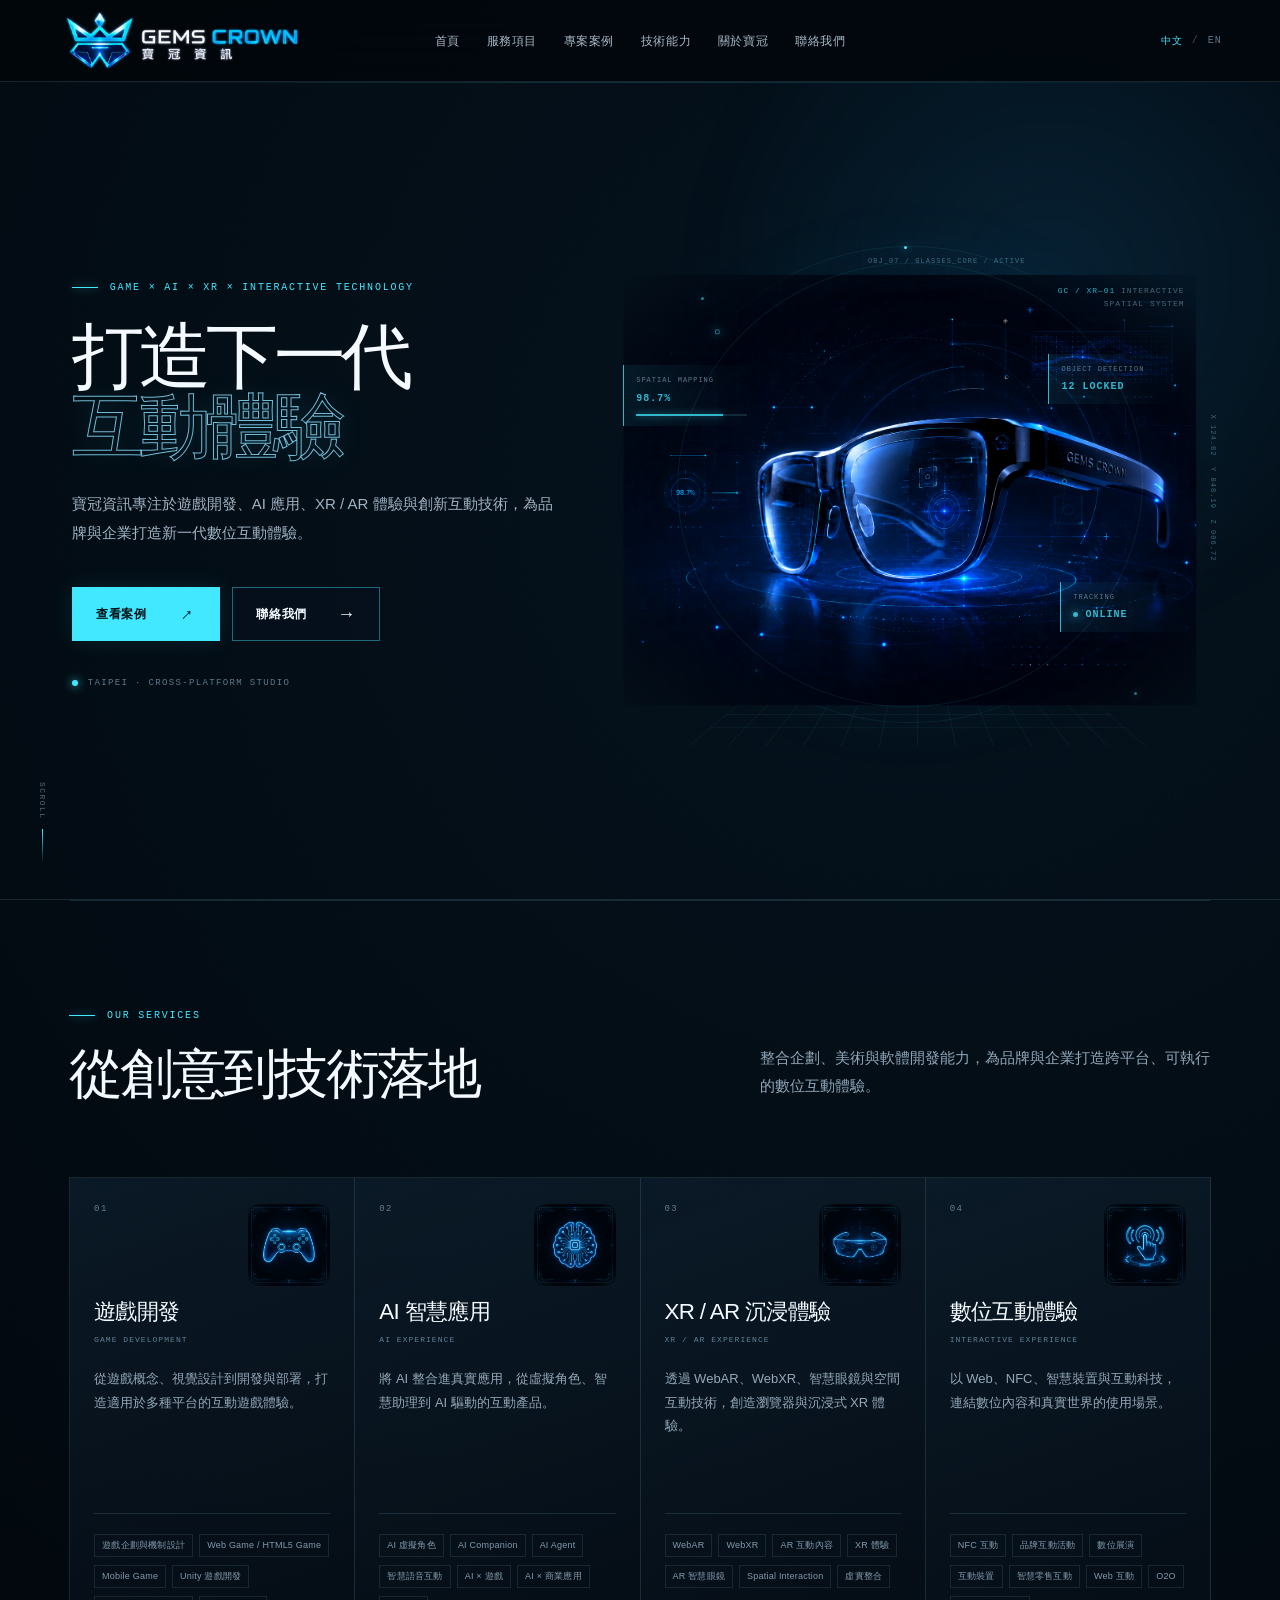
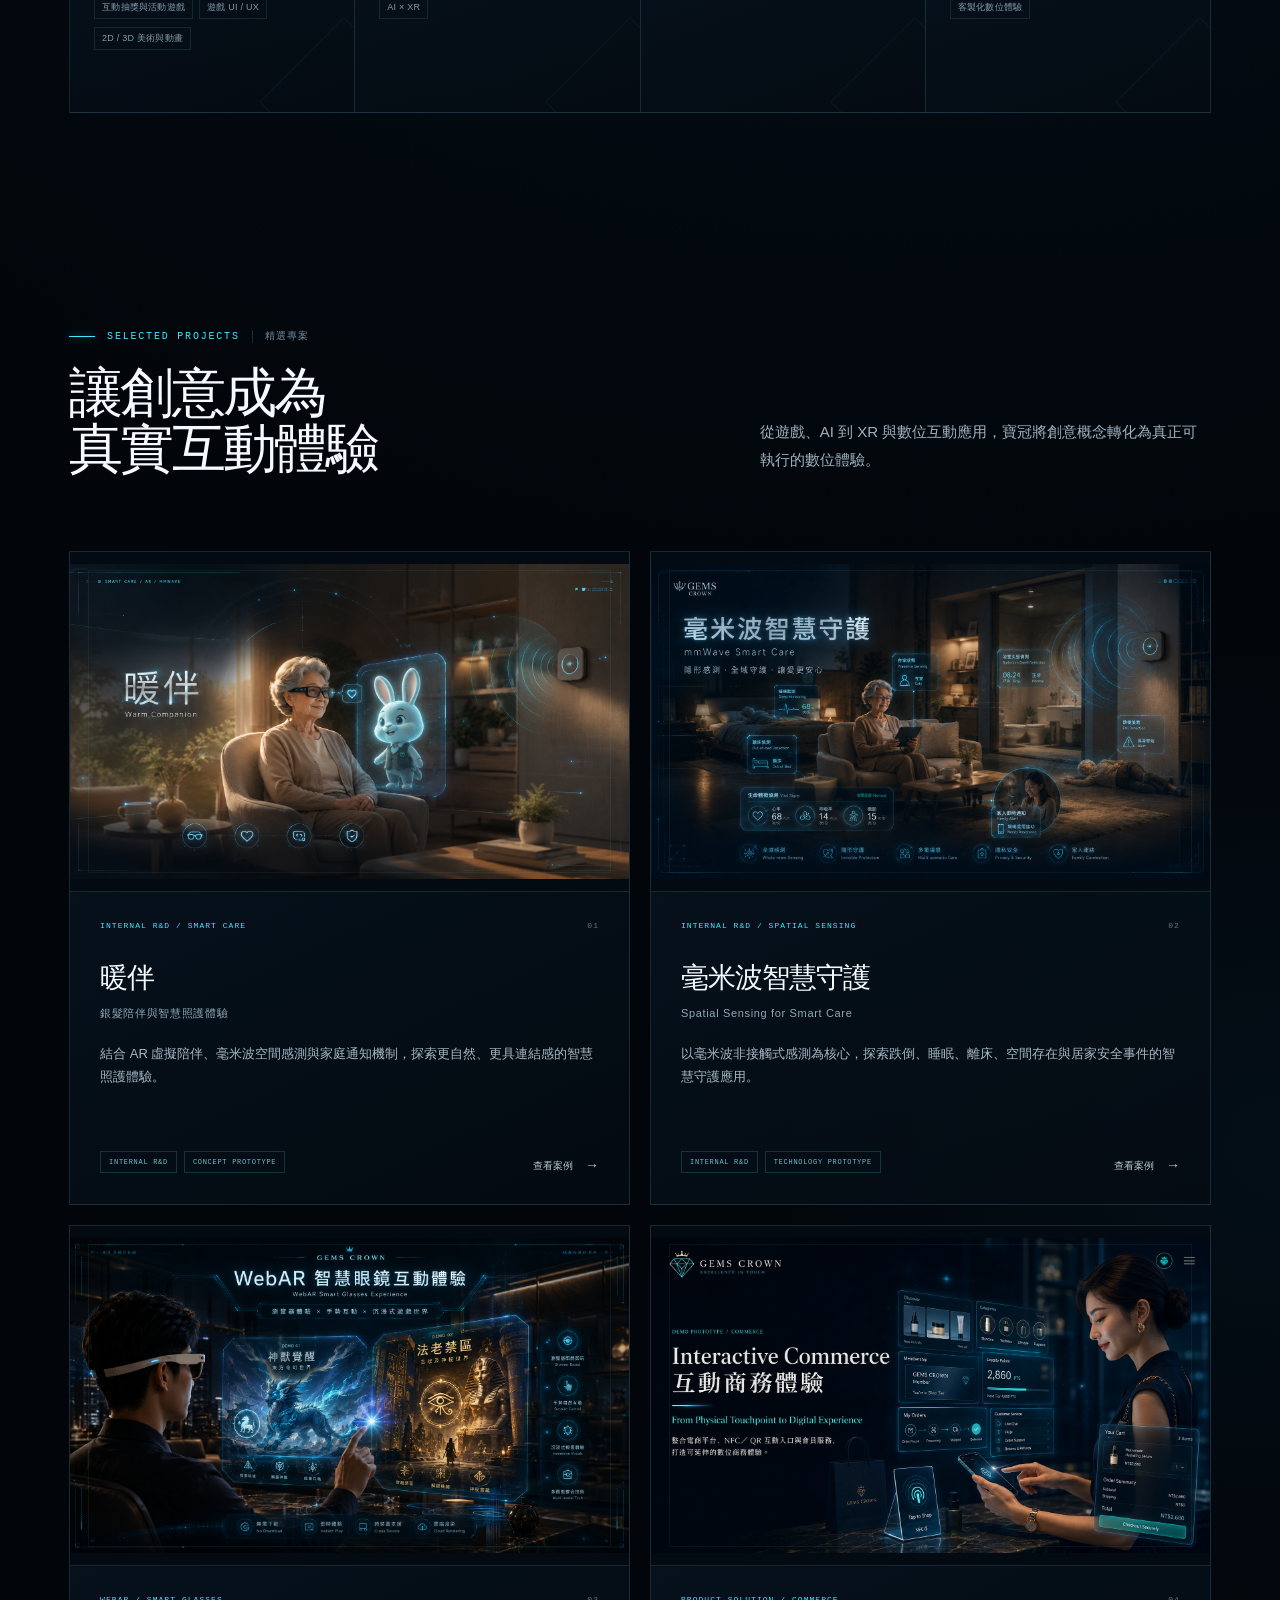
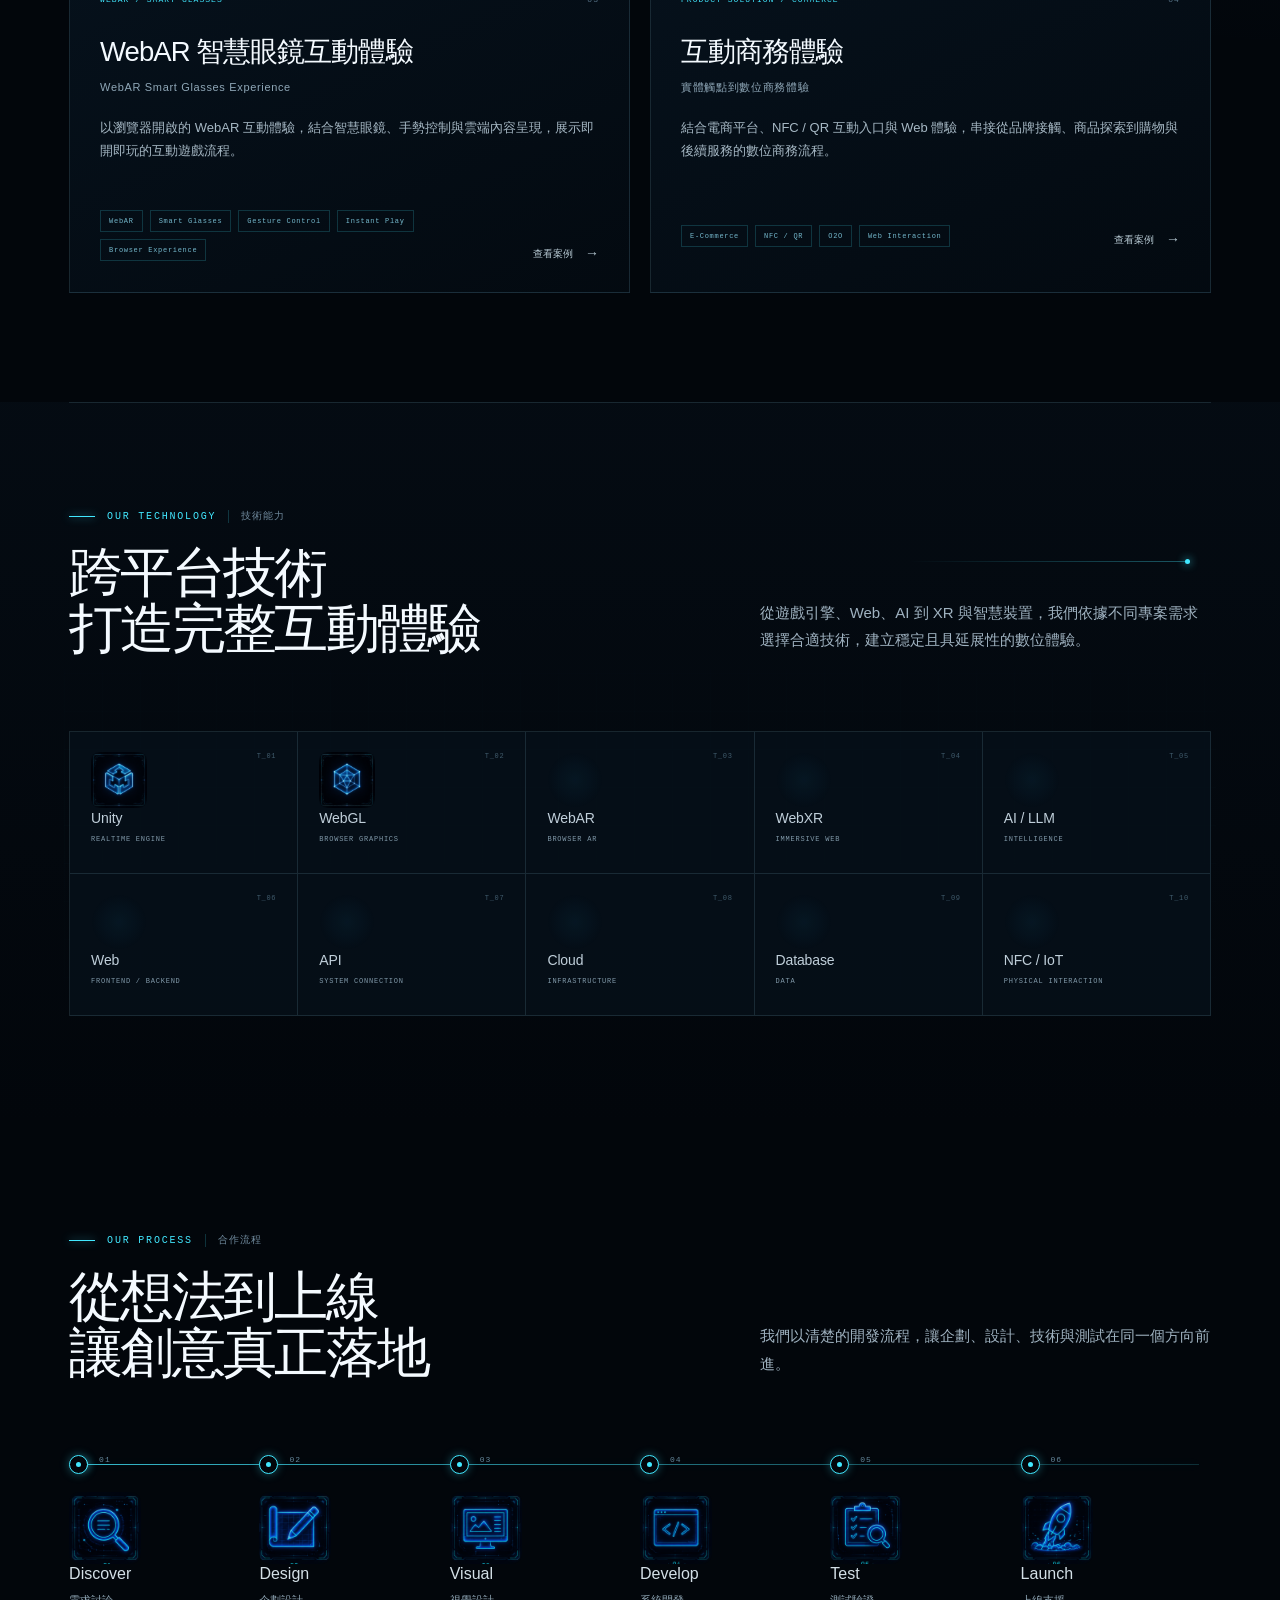
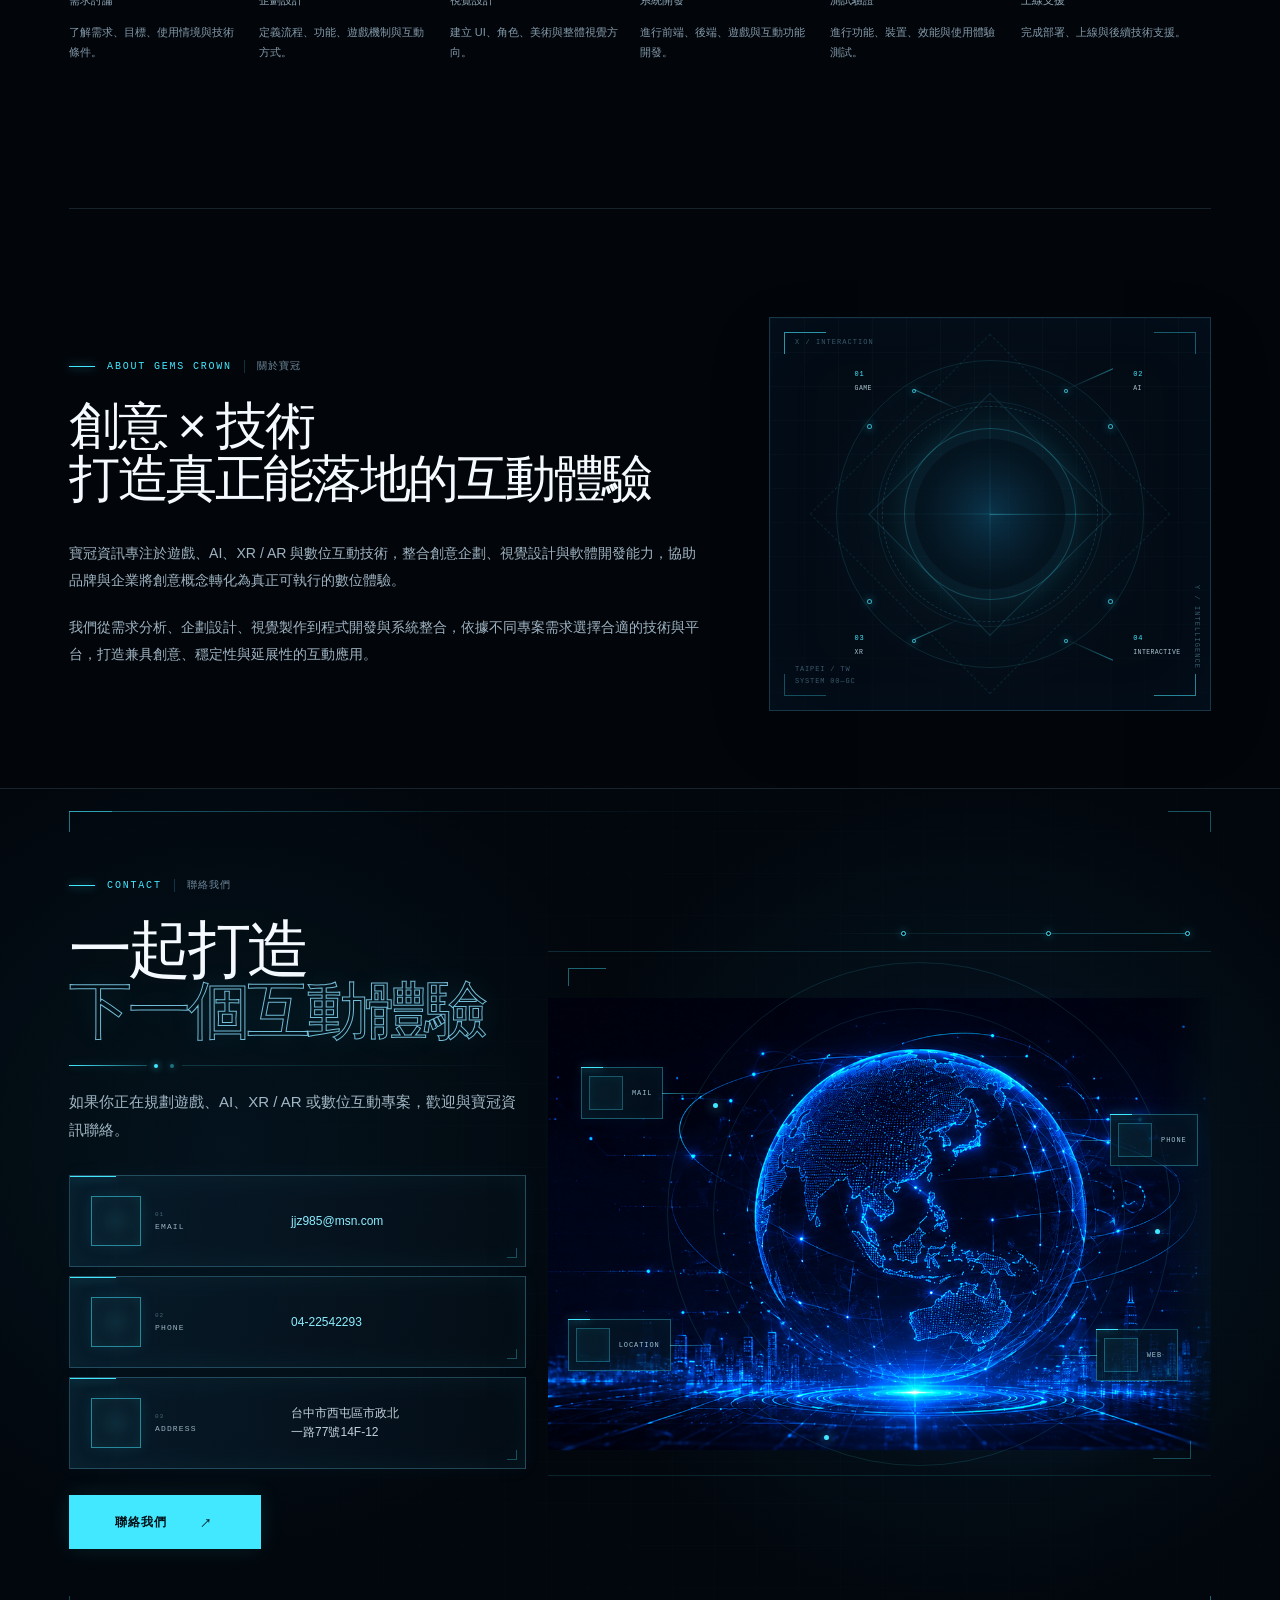
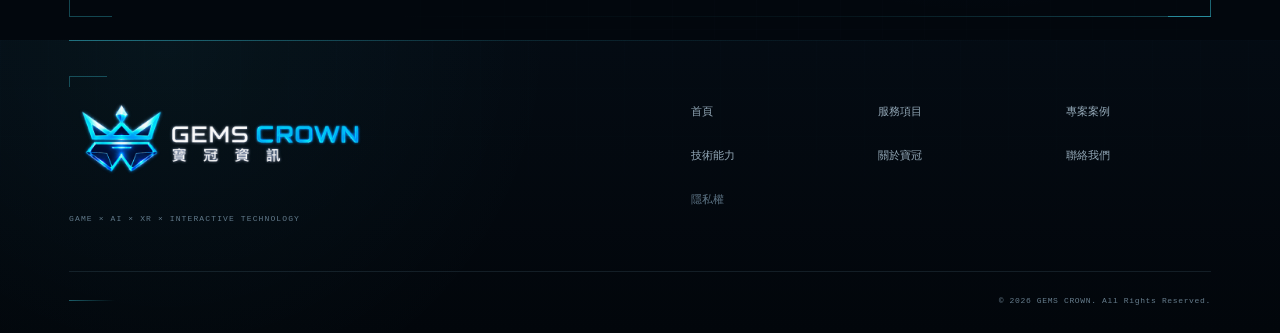
==== commit 22bfc43b: "Update Warm Companion journey section" ====
--- a/index.html
+++ b/index.html
@@ -1 +1 @@
-<!DOCTYPE html><html lang="zh-Hant"><head><meta charSet="utf-8"/><meta name="viewport" content="width=device-width, initial-scale=1"/><link rel="preload" as="image" href="/branding/logo-gemscrown-horizontal.png"/><link rel="preload" as="image" href="/branding/logo-gemscrown-compact.png"/><link rel="preload" as="image" href="/home/hero-xr-glasses.png"/><link rel="preload" as="image" href="/home/contact/contact-global-network.png"/><link rel="stylesheet" href="/_next/static/css/7005e57da7828ac5.css" data-precedence="next"/><link rel="preload" as="script" fetchPriority="low" href="/_next/static/chunks/webpack-81c4fb9dd39e1719.js"/><script src="/_next/static/chunks/4bd1b696-92152b0f5947070d.js" async=""></script><script src="/_next/static/chunks/794-7dc7a7b8a3a9b53e.js" async=""></script><script src="/_next/static/chunks/main-app-bc2a342b278fd2b7.js" async=""></script><script src="/_next/static/chunks/591-de41303957d383ed.js" async=""></script><script src="/_next/static/chunks/332-de369ae2e2ffbfed.js" async=""></script><script src="/_next/static/chunks/app/page-f5e1e96eda956cd4.js" async=""></script><title>GEMS CROWN 寶冠資訊 | Game × AI × XR × Interactive Technology</title><meta name="description" content="寶冠資訊 GEMS CROWN 專注於遊戲開發、AI 應用、WebAR、WebXR、XR / AR 體驗與數位互動技術，為品牌與企業打造跨平台互動體驗。"/><meta name="keywords" content="GEMS CROWN,寶冠資訊,Game Development,遊戲開發,AI,AI Application,XR,AR,WebAR,WebXR,Interactive Technology,Digital Experience"/><meta name="robots" content="index, follow"/><link rel="canonical" href="http://localhost:3000/"/><meta property="og:title" content="GEMS CROWN 寶冠資訊 | Game × AI × XR × Interactive Technology"/><meta property="og:description" content="寶冠資訊 GEMS CROWN 專注於遊戲開發、AI 應用、WebAR、WebXR、XR / AR 體驗與數位互動技術，為品牌與企業打造跨平台互動體驗。"/><meta property="og:url" content="http://localhost:3000/"/><meta property="og:site_name" content="GEMS CROWN 寶冠資訊"/><meta property="og:locale" content="zh_TW"/><meta property="og:image" content="http://localhost:3000/og.png"/><meta property="og:image:width" content="1200"/><meta property="og:image:height" content="630"/><meta property="og:image:alt" content="GEMS CROWN 寶冠資訊｜Game × AI × XR technology visual"/><meta property="og:locale:alternate" content="en_US"/><meta property="og:type" content="website"/><meta name="twitter:card" content="summary_large_image"/><meta name="twitter:title" content="GEMS CROWN 寶冠資訊 | Game × AI × XR × Interactive Technology"/><meta name="twitter:description" content="GEMS CROWN specializes in game development, AI applications, WebAR, WebXR, XR / AR experiences, and interactive technologies."/><meta name="twitter:image" content="http://localhost:3000/og.png"/><link rel="icon" href="/icon.png?537429707f81f075" type="image/png" sizes="1536x1024"/><script src="/_next/static/chunks/polyfills-42372ed130431b0a.js" noModule=""></script></head><body><div hidden=""><!--$--><!--/$--></div><div class="site-shell"><a class="skip-link" href="#main-content">跳至主要內容</a><header class="site-header"><a class="brand" href="/" aria-label="GEMS CROWN home"><span class="brand-identity brand-identity-header"><span class="brand-logo-frame brand-logo-horizontal header-logo-horizontal"><img alt="GEMS CROWN 寶冠資訊" width="1536" height="1024" decoding="async" data-nimg="1" style="color:transparent" src="/branding/logo-gemscrown-horizontal.png"/></span><span class="brand-logo-frame brand-logo-compact header-logo-compact"><img alt="GEMS CROWN 寶冠資訊" width="1536" height="1024" decoding="async" data-nimg="1" style="color:transparent" src="/branding/logo-gemscrown-compact.png"/></span></span></a><nav class="desktop-nav" aria-label="主要導覽"><a href="/">首頁</a><a href="#services">服務項目</a><a href="#projects">專案案例</a><a href="#technology">技術能力</a><a href="#about">關於寶冠</a><a href="#contact">聯絡我們</a></nav><div class="header-actions"><div class="language-switch" aria-label="語言"><button class="active" aria-pressed="true">中文</button><span>/</span><button class="" aria-pressed="false">EN</button></div><button class="menu-button " aria-label="開啟選單" aria-expanded="false" aria-controls="mobile-navigation"><span></span><span></span></button></div><div class="mobile-menu " id="mobile-navigation" aria-hidden="true"><div class="mobile-menu-grid" aria-hidden="true"></div><nav aria-label="主要導覽"><a href="/" tabindex="-1"><span>0<!-- -->1</span>首頁<span class="arrow" aria-hidden="true">→</span></a><a href="#services" tabindex="-1"><span>0<!-- -->2</span>服務項目<span class="arrow" aria-hidden="true">→</span></a><a href="#projects" tabindex="-1"><span>0<!-- -->3</span>專案案例<span class="arrow" aria-hidden="true">→</span></a><a href="#technology" tabindex="-1"><span>0<!-- -->4</span>技術能力<span class="arrow" aria-hidden="true">→</span></a><a href="#about" tabindex="-1"><span>0<!-- -->5</span>關於寶冠<span class="arrow" aria-hidden="true">→</span></a><a href="#contact" tabindex="-1"><span>0<!-- -->6</span>聯絡我們<span class="arrow" aria-hidden="true">→</span></a></nav><p>GAME × AI × XR × INTERACTIVE TECHNOLOGY</p></div></header><main id="main-content"><section class="hero section" id="home"><div class="hero-ambient" aria-hidden="true"></div><div class="hero-copy" data-reveal="true"><p class="eyebrow"><span></span>GAME × AI × XR × INTERACTIVE TECHNOLOGY</p><h1>打造下一代<br/><em>互動體驗</em></h1><p class="hero-description">寶冠資訊專注於遊戲開發、AI 應用、XR / AR 體驗與創新互動技術，為品牌與企業打造新一代數位互動體驗。</p><div class="hero-actions"><a class="button button-primary" href="#projects">查看案例<span class="arrow arrow-diagonal" aria-hidden="true">→</span></a><a class="button button-secondary" href="#contact">聯絡我們<span class="arrow" aria-hidden="true">→</span></a></div><div class="studio-status"><i></i><span>TAIPEI · CROSS-PLATFORM STUDIO</span></div></div><div class="hero-visual" aria-hidden="true" data-reveal="true"><div class="hero-grid"></div><div class="hero-depth-grid"></div><span class="particle particle-1"></span><span class="particle particle-2"></span><span class="particle particle-3"></span><span class="particle particle-4"></span><span class="particle particle-5"></span><div class="coordinate coordinate-top">OBJ_07 / GLASSES_CORE / ACTIVE</div><div class="coordinate coordinate-axis">X 124.82  Y 048.19  Z 006.72</div><div class="spatial-scan scan-outer"><i></i></div><div class="spatial-scan scan-inner"><i></i></div><div class="hero-xr-image"><img alt="" width="1446" height="1087" decoding="async" data-nimg="1" style="color:transparent" src="/home/hero-xr-glasses.png"/></div><div class="hud-callout hud-spatial"><span>SPATIAL MAPPING</span><b>98.7%</b><i><em></em></i></div><div class="hud-callout hud-tracking"><span>TRACKING</span><b><i></i>ONLINE</b></div><div class="hud-callout hud-object"><span>OBJECT DETECTION</span><b>12 LOCKED</b></div><div class="visual-system-label"><span>GC / XR—01</span> INTERACTIVE<br/>SPATIAL SYSTEM</div></div><a href="#services" class="scroll-cue" aria-label="探索服務"><span>SCROLL</span><i></i></a></section><section class="section section-bordered services" id="services"><header class="section-heading" data-reveal="true"><p class="eyebrow"><span></span>OUR SERVICES</p><div class="section-heading-row"><h2>從創意到技術落地</h2><p>整合企劃、美術與軟體開發能力，為品牌與企業打造跨平台、可執行的數位互動體驗。</p></div></header><div class="service-grid"><article class="service-card" data-reveal="true" style="--delay:0ms"><div class="card-top"><span class="service-number">0<!-- -->1</span><span class="service-icon"><img alt="遊戲開發服務圖示" loading="lazy" width="1254" height="1254" decoding="async" data-nimg="1" style="color:transparent" src="/home/services/service-game-development.png"/></span></div><h3>遊戲開發</h3><p class="service-secondary-title">Game Development</p><p class="service-description">從遊戲概念、視覺設計到開發與部署，打造適用於多種平台的互動遊戲體驗。</p><ul><li>遊戲企劃與機制設計</li><li>Web Game / HTML5 Game</li><li>Mobile Game</li><li>Unity 遊戲開發</li><li>互動抽獎與活動遊戲</li><li>遊戲 UI / UX</li><li>2D / 3D 美術與動畫</li></ul></article><article class="service-card" data-reveal="true" style="--delay:70ms"><div class="card-top"><span class="service-number">0<!-- -->2</span><span class="service-icon"><img alt="AI 智慧應用服務圖示" loading="lazy" width="1254" height="1254" decoding="async" data-nimg="1" style="color:transparent" src="/home/services/service-ai-experience.png"/></span></div><h3>AI 智慧應用</h3><p class="service-secondary-title">AI Experience</p><p class="service-description">將 AI 整合進真實應用，從虛擬角色、智慧助理到 AI 驅動的互動產品。</p><ul><li>AI 虛擬角色</li><li>AI Companion</li><li>AI Agent</li><li>智慧語音互動</li><li>AI × 遊戲</li><li>AI × 商業應用</li><li>AI × XR</li></ul></article><article class="service-card" data-reveal="true" style="--delay:140ms"><div class="card-top"><span class="service-number">0<!-- -->3</span><span class="service-icon"><img alt="XR / AR 沉浸體驗服務圖示" loading="lazy" width="1254" height="1254" decoding="async" data-nimg="1" style="color:transparent" src="/home/services/service-xr-ar-experience.png"/></span></div><h3>XR / AR 沉浸體驗</h3><p class="service-secondary-title">XR / AR Experience</p><p class="service-description">透過 WebAR、WebXR、智慧眼鏡與空間互動技術，創造瀏覽器與沉浸式 XR 體驗。</p><ul><li>WebAR</li><li>WebXR</li><li>AR 互動內容</li><li>XR 體驗</li><li>AR 智慧眼鏡</li><li>Spatial Interaction</li><li>虛實整合</li></ul></article><article class="service-card" data-reveal="true" style="--delay:210ms"><div class="card-top"><span class="service-number">0<!-- -->4</span><span class="service-icon"><img alt="數位互動體驗服務圖示" loading="lazy" width="1254" height="1254" decoding="async" data-nimg="1" style="color:transparent" src="/home/services/service-interactive-experience.png"/></span></div><h3>數位互動體驗</h3><p class="service-secondary-title">Interactive Experience</p><p class="service-description">以 Web、NFC、智慧裝置與互動科技，連結數位內容和真實世界的使用場景。</p><ul><li>NFC 互動</li><li>品牌互動活動</li><li>數位展演</li><li>互動裝置</li><li>智慧零售互動</li><li>Web 互動</li><li>O2O</li><li>客製化數位體驗</li></ul></article></div></section><section class="section projects" id="projects"><header class="section-heading" data-reveal="true"><p class="eyebrow"><span></span>SELECTED PROJECTS<strong>精選專案</strong></p><div class="section-heading-row"><h2><span>讓創意成為<br/></span><span>真實互動體驗</span></h2><p>從遊戲、AI 到 XR 與數位互動應用，寶冠將創意概念轉化為真正可執行的數位體驗。</p></div></header><div class="projects-grid"><article class="project-card" data-reveal="true" style="--delay:0ms"><div class="project-visual project-image-visual"><img alt="暖伴 AR 陪伴與智慧照護概念展示" loading="lazy" decoding="async" data-nimg="fill" style="position:absolute;height:100%;width:100%;left:0;top:0;right:0;bottom:0;color:transparent" src="/projects/warm-companion/hero.png"/></div><div class="project-content"><div class="project-meta"><span>INTERNAL R&amp;D / SMART CARE</span><small>0<!-- -->1</small></div><h3>暖伴</h3><p class="project-secondary-title">銀髮陪伴與智慧照護體驗</p><p class="project-description">結合 AR 虛擬陪伴、毫米波空間感測與家庭通知機制，探索更自然、更具連結感的智慧照護體驗。</p><div class="project-footer"><div class="tag-row"><span>INTERNAL R&amp;D</span><span>CONCEPT PROTOTYPE</span></div><a class="project-detail" aria-label="查看案例: 暖伴" href="/projects/warm-companion/">查看案例<span class="arrow" aria-hidden="true">→</span></a></div></div></article><article class="project-card" data-reveal="true" style="--delay:80ms"><div class="project-visual project-image-visual"><img alt="毫米波智慧守護居家空間感測與安全照護概念展示" loading="lazy" decoding="async" data-nimg="fill" style="position:absolute;height:100%;width:100%;left:0;top:0;right:0;bottom:0;color:transparent" src="/projects/mmwave-smart-care/hero.png"/></div><div class="project-content"><div class="project-meta"><span>INTERNAL R&amp;D / SPATIAL SENSING</span><small>0<!-- -->2</small></div><h3>毫米波智慧守護</h3><p class="project-secondary-title">Spatial Sensing for Smart Care</p><p class="project-description">以毫米波非接觸式感測為核心，探索跌倒、睡眠、離床、空間存在與居家安全事件的智慧守護應用。</p><div class="project-footer"><div class="tag-row"><span>INTERNAL R&amp;D</span><span>TECHNOLOGY PROTOTYPE</span></div><a class="project-detail" aria-label="查看案例: 毫米波智慧守護" href="/projects/mmwave-smart-care/">查看案例<span class="arrow" aria-hidden="true">→</span></a></div></div></article><article class="project-card" data-reveal="true" style="--delay:160ms"><div class="project-visual project-image-visual"><img alt="WebAR 智慧眼鏡、手勢控制與互動遊戲展示概念" loading="lazy" decoding="async" data-nimg="fill" style="position:absolute;height:100%;width:100%;left:0;top:0;right:0;bottom:0;color:transparent" src="/projects/webar-smart-glasses/hero.png"/></div><div class="project-content"><div class="project-meta"><span>WEBAR / SMART GLASSES</span><small>0<!-- -->3</small></div><h3>WebAR 智慧眼鏡互動體驗</h3><p class="project-secondary-title">WebAR Smart Glasses Experience</p><p class="project-description">以瀏覽器開啟的 WebAR 互動體驗，結合智慧眼鏡、手勢控制與雲端內容呈現，展示即開即玩的互動遊戲流程。</p><div class="project-footer"><div class="tag-row"><span>WebAR</span><span>Smart Glasses</span><span>Gesture Control</span><span>Instant Play</span><span>Browser Experience</span></div><a class="project-detail" aria-label="查看案例: WebAR 智慧眼鏡互動體驗" href="/projects/webar-smart-glasses/">查看案例<span class="arrow" aria-hidden="true">→</span></a></div></div></article><article class="project-card" data-reveal="true" style="--delay:240ms"><div class="project-visual project-image-visual"><img alt="Interactive Commerce 實體觸點與數位商務互動概念" loading="lazy" decoding="async" data-nimg="fill" style="position:absolute;height:100%;width:100%;left:0;top:0;right:0;bottom:0;color:transparent" src="/projects/interactive-commerce/interactive-commerce-overview.png"/></div><div class="project-content"><div class="project-meta"><span>PRODUCT SOLUTION / COMMERCE</span><small>0<!-- -->4</small></div><h3>互動商務體驗</h3><p class="project-secondary-title">實體觸點到數位商務體驗</p><p class="project-description">結合電商平台、NFC / QR 互動入口與 Web 體驗，串接從品牌接觸、商品探索到購物與後續服務的數位商務流程。</p><div class="project-footer"><div class="tag-row"><span>E-Commerce</span><span>NFC / QR</span><span>O2O</span><span>Web Interaction</span></div><a class="project-detail" aria-label="查看案例: 互動商務體驗" href="/projects/interactive-commerce/">查看案例<span class="arrow" aria-hidden="true">→</span></a></div></div></article></div></section><section class="section technology section-bordered" id="technology"><div class="technology-data-line" aria-hidden="true"></div><header class="section-heading" data-reveal="true"><p class="eyebrow"><span></span>OUR TECHNOLOGY<strong>技術能力</strong></p><div class="section-heading-row"><h2><span>跨平台技術<br/></span><span>打造完整互動體驗</span></h2><p>從遊戲引擎、Web、AI 到 XR 與智慧裝置，我們依據不同專案需求選擇合適技術，建立穩定且具延展性的數位體驗。</p></div></header><div class="tech-grid" data-reveal="true"><div class="tech-item" style="--tech-index:0"><span class="tech-scan" aria-hidden="true"></span><div class="tech-item-top"><span class="tech-icon" aria-hidden="true"><img alt="" loading="lazy" width="1254" height="1254" decoding="async" data-nimg="1" style="color:transparent" src="/home/technology/technology-unity.png"/></span><span class="tech-index">T_<!-- -->01</span></div><div class="tech-copy"><b>Unity</b><p>REALTIME ENGINE</p></div></div><div class="tech-item" style="--tech-index:1"><span class="tech-scan" aria-hidden="true"></span><div class="tech-item-top"><span class="tech-icon" aria-hidden="true"><img alt="" loading="lazy" width="1254" height="1254" decoding="async" data-nimg="1" style="color:transparent" src="/home/technology/technology-webgl.png"/></span><span class="tech-index">T_<!-- -->02</span></div><div class="tech-copy"><b>WebGL</b><p>BROWSER GRAPHICS</p></div></div><div class="tech-item" style="--tech-index:2"><span class="tech-scan" aria-hidden="true"></span><div class="tech-item-top"><span class="tech-icon" aria-hidden="true"><img alt="" loading="lazy" width="1254" height="1254" decoding="async" data-nimg="1" style="color:transparent" src="/home/technology/technology-webar.png"/></span><span class="tech-index">T_<!-- -->03</span></div><div class="tech-copy"><b>WebAR</b><p>BROWSER AR</p></div></div><div class="tech-item" style="--tech-index:3"><span class="tech-scan" aria-hidden="true"></span><div class="tech-item-top"><span class="tech-icon" aria-hidden="true"><img alt="" loading="lazy" width="1254" height="1254" decoding="async" data-nimg="1" style="color:transparent" src="/home/technology/technology-webxr.png"/></span><span class="tech-index">T_<!-- -->04</span></div><div class="tech-copy"><b>WebXR</b><p>IMMERSIVE WEB</p></div></div><div class="tech-item" style="--tech-index:4"><span class="tech-scan" aria-hidden="true"></span><div class="tech-item-top"><span class="tech-icon" aria-hidden="true"><img alt="" loading="lazy" width="1254" height="1254" decoding="async" data-nimg="1" style="color:transparent" src="/home/technology/technology-ai-llm.png"/></span><span class="tech-index">T_<!-- -->05</span></div><div class="tech-copy"><b>AI / LLM</b><p>INTELLIGENCE</p></div></div><div class="tech-item" style="--tech-index:5"><span class="tech-scan" aria-hidden="true"></span><div class="tech-item-top"><span class="tech-icon" aria-hidden="true"><img alt="" loading="lazy" width="1254" height="1254" decoding="async" data-nimg="1" style="color:transparent" src="/home/technology/technology-web.png"/></span><span class="tech-index">T_<!-- -->06</span></div><div class="tech-copy"><b>Web</b><p>FRONTEND / BACKEND</p></div></div><div class="tech-item" style="--tech-index:6"><span class="tech-scan" aria-hidden="true"></span><div class="tech-item-top"><span class="tech-icon" aria-hidden="true"><img alt="" loading="lazy" width="1254" height="1254" decoding="async" data-nimg="1" style="color:transparent" src="/home/technology/technology-api.png"/></span><span class="tech-index">T_<!-- -->07</span></div><div class="tech-copy"><b>API</b><p>SYSTEM CONNECTION</p></div></div><div class="tech-item" style="--tech-index:7"><span class="tech-scan" aria-hidden="true"></span><div class="tech-item-top"><span class="tech-icon" aria-hidden="true"><img alt="" loading="lazy" width="1254" height="1254" decoding="async" data-nimg="1" style="color:transparent" src="/home/technology/technology-cloud.png"/></span><span class="tech-index">T_<!-- -->08</span></div><div class="tech-copy"><b>Cloud</b><p>INFRASTRUCTURE</p></div></div><div class="tech-item" style="--tech-index:8"><span class="tech-scan" aria-hidden="true"></span><div class="tech-item-top"><span class="tech-icon" aria-hidden="true"><img alt="" loading="lazy" width="1254" height="1254" decoding="async" data-nimg="1" style="color:transparent" src="/home/technology/technology-database.png"/></span><span class="tech-index">T_<!-- -->09</span></div><div class="tech-copy"><b>Database</b><p>DATA</p></div></div><div class="tech-item" style="--tech-index:9"><span class="tech-scan" aria-hidden="true"></span><div class="tech-item-top"><span class="tech-icon" aria-hidden="true"><img alt="" loading="lazy" width="1254" height="1254" decoding="async" data-nimg="1" style="color:transparent" src="/home/technology/technology-nfc-iot.png"/></span><span class="tech-index">T_<!-- -->10</span></div><div class="tech-copy"><b>NFC / IoT</b><p>PHYSICAL INTERACTION</p></div></div></div></section><section class="section process" id="process"><header class="section-heading" data-reveal="true"><p class="eyebrow"><span></span>OUR PROCESS<strong>合作流程</strong></p><div class="section-heading-row"><h2><span>從想法到上線<br/></span><span>讓創意真正落地</span></h2><p>我們以清楚的開發流程，讓企劃、設計、技術與測試在同一個方向前進。</p></div></header><ol class="process-line" data-reveal="true"><li class="process-step"><div class="process-node"><i></i><span>0<!-- -->1</span></div><span class="process-icon" aria-hidden="true"><img alt="" loading="lazy" width="360" height="360" decoding="async" data-nimg="1" style="color:transparent" src="/home/process/process-discover.png"/></span><h3>Discover</h3><p class="process-subtitle">需求討論</p><p class="process-description">了解需求、目標、使用情境與技術條件。</p></li><li class="process-step"><div class="process-node"><i></i><span>0<!-- -->2</span></div><span class="process-icon" aria-hidden="true"><img alt="" loading="lazy" width="360" height="360" decoding="async" data-nimg="1" style="color:transparent" src="/home/process/process-design.png"/></span><h3>Design</h3><p class="process-subtitle">企劃設計</p><p class="process-description">定義流程、功能、遊戲機制與互動方式。</p></li><li class="process-step"><div class="process-node"><i></i><span>0<!-- -->3</span></div><span class="process-icon" aria-hidden="true"><img alt="" loading="lazy" width="360" height="360" decoding="async" data-nimg="1" style="color:transparent" src="/home/process/process-visual.png"/></span><h3>Visual</h3><p class="process-subtitle">視覺設計</p><p class="process-description">建立 UI、角色、美術與整體視覺方向。</p></li><li class="process-step"><div class="process-node"><i></i><span>0<!-- -->4</span></div><span class="process-icon" aria-hidden="true"><img alt="" loading="lazy" width="360" height="360" decoding="async" data-nimg="1" style="color:transparent" src="/home/process/process-develop.png"/></span><h3>Develop</h3><p class="process-subtitle">系統開發</p><p class="process-description">進行前端、後端、遊戲與互動功能開發。</p></li><li class="process-step"><div class="process-node"><i></i><span>0<!-- -->5</span></div><span class="process-icon" aria-hidden="true"><img alt="" loading="lazy" width="360" height="360" decoding="async" data-nimg="1" style="color:transparent" src="/home/process/process-test.png"/></span><h3>Test</h3><p class="process-subtitle">測試驗證</p><p class="process-description">進行功能、裝置、效能與使用體驗測試。</p></li><li class="process-step"><div class="process-node"><i></i><span>0<!-- -->6</span></div><span class="process-icon" aria-hidden="true"><img alt="" loading="lazy" width="360" height="360" decoding="async" data-nimg="1" style="color:transparent" src="/home/process/process-launch.png"/></span><h3>Launch</h3><p class="process-subtitle">上線支援</p><p class="process-description">完成部署、上線與後續技術支援。</p></li></ol></section><section class="section about section-bordered" id="about"><div class="about-copy" data-reveal="true"><p class="eyebrow"><span></span>ABOUT GEMS CROWN<strong>關於寶冠</strong></p><h2><span>創意 × 技術<br/></span><span>打造真正能落地的互動體驗</span></h2><div class="about-body"><p>寶冠資訊專注於遊戲、AI、XR / AR 與數位互動技術，整合創意企劃、視覺設計與軟體開發能力，協助品牌與企業將創意概念轉化為真正可執行的數位體驗。</p><p>我們從需求分析、企劃設計、視覺製作到程式開發與系統整合，依據不同專案需求選擇合適的技術與平台，打造兼具創意、穩定性與延展性的互動應用。</p></div></div><div class="about-visual" aria-hidden="true" data-reveal="true"><div class="about-grid"></div><div class="about-panel-frame"><i></i><i></i><i></i><i></i></div><div class="about-radar"></div><div class="about-core-lines"><i></i><i></i><i></i><i></i></div><div class="crown-system"><span class="about-core-ring"></span><span class="brand-logo-frame brand-logo-icon about-brand-icon"><img alt="GEMS CROWN 寶冠資訊" loading="lazy" width="1536" height="1024" decoding="async" data-nimg="1" style="color:transparent" src="/branding/logo-gemscrown-icon.png"/></span></div><ul class="about-capabilities"><li class="about-capability-node about-node-1"><span class="about-capability-icon"><img alt="" loading="lazy" width="1254" height="1254" decoding="async" data-nimg="1" style="color:transparent" src="/home/about/about-game-icon.png"/></span><span class="about-capability-copy"><i>01</i><b>GAME</b></span></li><li class="about-capability-node about-node-2"><span class="about-capability-icon"><img alt="" loading="lazy" width="1254" height="1254" decoding="async" data-nimg="1" style="color:transparent" src="/home/about/about-ai-icon.png"/></span><span class="about-capability-copy"><i>02</i><b>AI</b></span></li><li class="about-capability-node about-node-3"><span class="about-capability-icon"><img alt="" loading="lazy" width="1254" height="1254" decoding="async" data-nimg="1" style="color:transparent" src="/home/about/about-xr-icon.png"/></span><span class="about-capability-copy"><i>03</i><b>XR</b></span></li><li class="about-capability-node about-node-4"><span class="about-capability-icon"><img alt="" loading="lazy" width="1254" height="1254" decoding="async" data-nimg="1" style="color:transparent" src="/home/about/about-interactive-icon.png"/></span><span class="about-capability-copy"><i>04</i><b>INTERACTIVE</b></span></li></ul><div class="about-axis axis-x">X / INTERACTION</div><div class="about-axis axis-y">Y / INTELLIGENCE</div><div class="about-index">TAIPEI / TW<br/>SYSTEM 00—GC</div></div></section><section class="contact section" id="contact"><div class="contact-grid" aria-hidden="true"></div><div class="contact-frame" aria-hidden="true"><i></i><i></i><i></i><i></i></div><div class="contact-signal" aria-hidden="true"><i></i><i></i><i></i></div><div class="contact-content"><div class="contact-inner"><p class="eyebrow"><span></span>CONTACT<strong>聯絡我們</strong></p><h2>一起打造<br/><em>下一個互動體驗</em></h2><div class="contact-heading-rule" aria-hidden="true"><i></i><i></i></div><p class="contact-body">如果你正在規劃遊戲、AI、XR / AR 或數位互動專案，歡迎與寶冠資訊聯絡。</p></div><dl class="contact-details"><div><dt><span class="contact-icon" aria-hidden="true"><img alt="" loading="lazy" width="1254" height="1254" decoding="async" data-nimg="1" style="color:transparent" src="/home/contact/contact-icon-email.png"/></span><span><small>0<!-- -->1</small>Email</span></dt><dd><a href="mailto:jjz985@msn.com">jjz985@msn.com</a></dd></div><div><dt><span class="contact-icon" aria-hidden="true"><img alt="" loading="lazy" width="1254" height="1254" decoding="async" data-nimg="1" style="color:transparent" src="/home/contact/contact-icon-phone.png"/></span><span><small>0<!-- -->2</small>Phone</span></dt><dd><a href="tel:0422542293">04-22542293</a></dd></div><div><dt><span class="contact-icon" aria-hidden="true"><img alt="" loading="lazy" width="1254" height="1254" decoding="async" data-nimg="1" style="color:transparent" src="/home/contact/contact-icon-location.png"/></span><span><small>0<!-- -->3</small>Address</span></dt><dd><span>台中市西屯區市政北一路77號14F-12</span></dd></div></dl><a class="button button-primary contact-button" href="mailto:jjz985@msn.com">聯絡我們<span class="arrow arrow-diagonal" aria-hidden="true">→</span></a></div><div class="contact-global-visual" aria-hidden="true"><div class="contact-globe-grid"></div><img alt="" loading="eager" width="2172" height="724" decoding="async" data-nimg="1" style="color:transparent" src="/home/contact/contact-global-network.png"/><div class="contact-globe-orbit"><i></i><i></i><i></i></div><div class="contact-globe-nodes"><span class="contact-globe-node globe-node-mail"><i class="contact-node-icon"><img alt="" loading="lazy" width="1254" height="1254" decoding="async" data-nimg="1" style="color:transparent" src="/home/contact/contact-icon-email.png"/></i><b>MAIL</b></span><span class="contact-globe-node globe-node-phone"><i class="contact-node-icon"><img alt="" loading="lazy" width="1254" height="1254" decoding="async" data-nimg="1" style="color:transparent" src="/home/contact/contact-icon-phone.png"/></i><b>PHONE</b></span><span class="contact-globe-node globe-node-location"><i class="contact-node-icon"><img alt="" loading="lazy" width="1254" height="1254" decoding="async" data-nimg="1" style="color:transparent" src="/home/contact/contact-icon-location.png"/></i><b>LOCATION</b></span><span class="contact-globe-node globe-node-web"><i class="contact-node-icon"><img alt="" loading="lazy" width="1254" height="1254" decoding="async" data-nimg="1" style="color:transparent" src="/home/contact/contact-icon-web.png"/></i><b>WEB</b></span></div><div class="contact-globe-corners"><i></i><i></i></div></div></section></main><footer class="site-footer"><div class="footer-brand"><a class="brand" href="/"><span class="brand-identity brand-identity-footer"><span class="brand-logo-frame brand-logo-horizontal"><img alt="GEMS CROWN 寶冠資訊" loading="lazy" width="1536" height="1024" decoding="async" data-nimg="1" style="color:transparent" src="/branding/logo-gemscrown-horizontal.png"/></span></span></a><p>Game × AI × XR × Interactive Technology</p></div><nav class="footer-nav" aria-label="頁尾導覽"><a href="/">首頁</a><a href="#services">服務項目</a><a href="#projects">專案案例</a><a href="#technology">技術能力</a><a href="#about">關於寶冠</a><a href="#contact">聯絡我們</a><span class="footer-privacy" aria-disabled="true">隱私權</span></nav><div class="footer-bottom"><p>© <!-- -->2026<!-- --> GEMS CROWN. <!-- -->All Rights Reserved.</p></div></footer></div><!--$--><!--/$--><script src="/_next/static/chunks/webpack-81c4fb9dd39e1719.js" id="_R_" async=""></script><script>(self.__next_f=self.__next_f||[]).push([0])</script><script>self.__next_f.push([1,"1:\"$Sreact.fragment\"\n2:I[7121,[],\"\"]\n3:I[4581,[],\"\"]\n4:I[9306,[\"591\",\"static/chunks/591-de41303957d383ed.js\",\"332\",\"static/chunks/332-de369ae2e2ffbfed.js\",\"974\",\"static/chunks/app/page-f5e1e96eda956cd4.js\"],\"default\"]\n5:I[484,[],\"OutletBoundary\"]\n6:\"$Sreact.suspense\"\n8:I[484,[],\"ViewportBoundary\"]\na:I[484,[],\"MetadataBoundary\"]\nc:I[7123,[],\"default\",1]\n:HL[\"/_next/static/css/7005e57da7828ac5.css\",\"style\"]\n0:{\"P\":null,\"c\":[\"\",\"\"],\"q\":\"\",\"i\":false,\"f\":[[[\"\",{\"children\":[\"__PAGE__\",{},\"$undefined\",\"$undefined\",4608]},\"$undefined\",\"$undefined\",4624],[[\"$\",\"$1\",\"c\",{\"children\":[[[\"$\",\"link\",\"0\",{\"rel\":\"stylesheet\",\"href\":\"/_next/static/css/7005e57da7828ac5.css\",\"precedence\":\"next\",\"crossOrigin\":\"$undefined\",\"nonce\":\"$undefined\"}]],[\"$\",\"html\",null,{\"lang\":\"zh-Hant\",\"children\":[\"$\",\"body\",null,{\"children\":[\"$\",\"$L2\",null,{\"parallelRouterKey\":\"children\",\"error\":\"$undefined\",\"errorStyles\":\"$undefined\",\"errorScripts\":\"$undefined\",\"template\":[\"$\",\"$L3\",null,{}],\"templateStyles\":\"$undefined\",\"templateScripts\":\"$undefined\",\"notFound\":[[[\"$\",\"title\",null,{\"children\":\"404: This page could not be found.\"}],[\"$\",\"div\",null,{\"style\":{\"fontFamily\":\"system-ui,\\\"Segoe UI\\\",Roboto,Helvetica,Arial,sans-serif,\\\"Apple Color Emoji\\\",\\\"Segoe UI Emoji\\\"\",\"height\":\"100vh\",\"textAlign\":\"center\",\"display\":\"flex\",\"flexDirection\":\"column\",\"alignItems\":\"center\",\"justifyContent\":\"center\"},\"children\":[\"$\",\"div\",null,{\"children\":[[\"$\",\"style\",null,{\"dangerouslySetInnerHTML\":{\"__html\":\"body{color:#000;background:#fff;margin:0}.next-error-h1{border-right:1px solid rgba(0,0,0,.3)}@media (prefers-color-scheme:dark){body{color:#fff;background:#000}.next-error-h1{border-right:1px solid rgba(255,255,255,.3)}}\"}}],[\"$\",\"h1\",null,{\"className\":\"next-error-h1\",\"style\":{\"display\":\"inline-block\",\"margin\":\"0 20px 0 0\",\"padding\":\"0 23px 0 0\",\"fontSize\":24,\"fontWeight\":500,\"verticalAlign\":\"top\",\"lineHeight\":\"49px\"},\"children\":404}],[\"$\",\"div\",null,{\"style\":{\"display\":\"inline-block\"},\"children\":[\"$\",\"h2\",null,{\"style\":{\"fontSize\":14,\"fontWeight\":400,\"lineHeight\":\"49px\",\"margin\":0},\"children\":\"This page could not be found.\"}]}]]}]}]],[]],\"forbidden\":\"$undefined\",\"unauthorized\":\"$undefined\"}]}]}]]}],{\"children\":[[\"$\",\"$1\",\"c\",{\"children\":[[\"$\",\"$L4\",null,{}],null,[\"$\",\"$L5\",null,{\"children\":[\"$\",\"$6\",null,{\"name\":\"Next.MetadataOutlet\",\"children\":\"$@7\"}]}]]}],{},null,false,null]},null,false,null],[\"$\",\"$1\",\"h\",{\"children\":[null,[\"$\",\"$L8\",null,{\"children\":\"$L9\"}],[\"$\",\"div\",null,{\"hidden\":true,\"children\":[\"$\",\"$La\",null,{\"children\":[\"$\",\"$6\",null,{\"name\":\"Next.Metadata\",\"children\":\"$Lb\"}]}]}],null]}],false]],\"m\":\"$undefined\",\"G\":[\"$c\",[]],\"S\":true,\"h\":null,\"r\":\"$undefined\",\"s\":\"$undefined\",\"a\":\"$undefined\",\"l\":\"$undefined\",\"p\":\"$undefined\",\"d\":\"$undefined\",\"b\":\"7YQ23HTGa-l2NnX_i_B_K\"}\n9:[[\"$\",\"meta\",\"0\",{\"charSet\":\"utf-8\"}],[\"$\",\"meta\",\"1\",{\"name\":\"viewport\",\"content\":\"width=device-width, initial-scale=1\"}]]\nd:I[6869,[],\"IconMark\"]\n7:null\nb:[[\"$\",\"title\",\"0\",{\"children\":\"GEMS CROWN 寶冠資訊 | Game × AI × XR × Interactive Technology\"}],[\"$\",\"meta\",\"1\",{\"name\":\"description\",\"content\":\"寶冠資訊 GEMS CROWN 專注於遊戲開發、AI 應用、WebAR、WebXR、XR / AR 體驗與數位互動技術，為品牌與企業打造跨平台互動體驗。\"}],[\"$\",\"meta\",\"2\",{\"name\":\"keywords\",\"content\":\"GEMS CROWN,寶冠資訊,Game Development,遊戲開發,AI,AI Application,XR,AR,WebAR,WebXR,Interactive Technology,Digital Experience\"}],[\"$\",\"meta\",\"3\",{\"name\":\"robots\",\"content\":\"index, follow\"}],[\"$\",\"link\",\"4\",{\"rel\":\"canonical\",\"href\":\"http://localhost:3000/\"}],[\"$\",\"meta\",\"5\",{\"property\":\"og:title\",\"content\":\"GEMS CROWN 寶冠資訊 | Game × AI × XR × Interactive Technology\"}],[\"$\",\"meta\",\"6\",{\"property\":\"og:description\",\"content\":\"寶冠資訊 GEMS CROWN 專注於遊戲開發、AI 應用、WebAR、WebXR、XR / AR 體驗與數位互動技術，為品牌與企業打造跨平台互動體驗。\"}],[\"$\",\"meta\",\"7\",{\"property\":\"og:url\",\"content\":\"http://localhost:3000/\"}],[\"$\",\"meta\",\"8\",{\"property\":\"og:site_name\",\"content\":\"GEMS CROWN 寶冠資訊\"}],[\"$\",\"meta\",\"9\",{\"property\":\"og:locale\",\"content\":\"zh_TW\"}],[\"$\",\"meta\",\"10\",{\"property\":\"og:image\",\"content\":\"http://localhost:3000/og.png\"}],[\"$\",\"meta\",\"11\",{\"property\":\"og:image:width\",\"content\":\"1200\"}],[\"$\",\"meta\",\"12\",{\"property\":\"og:image:height\",\"content\":\"630\"}],[\"$\",\"meta\",\"13\",{\"property\":\"og:image:alt\",\"content\":\"GEMS CROWN 寶冠資訊｜Game × AI × XR technology visual\"}],[\"$\",\"meta\",\"14\",{\"property\":\"og:locale:alternate\",\"content\":\"en_US\"}],[\"$\",\"meta\",\"15\",{\"property\":\"og:type\",\"content\":\"website\"}],[\"$\",\"meta\",\"16\",{\"name\":\"twitter:card\",\"content\":\"summary_large_image\"}],[\"$\",\"meta\",\"17\",{\"name\":\"twitter:title\",\"content\":\"GEMS CROWN 寶冠資訊 | Game × AI × XR × Interactive Technology\"}],[\"$\",\"meta\",\"18\",{\"name\":\"twitter:description\",\"content\":\"GEMS CROWN specializes in game development, AI applications, WebAR, WebXR, XR / AR experiences, and interactive technologies.\"}],[\"$\",\"meta\",\"19\",{\"name\":\"twitter:image\",\"content\":\"http://localhost:3000/og.png\"}],[\"$\",\"link\",\"20\",{\"rel\":\"icon\",\"href\":\"/icon.png?537429707f81f075\",\"type\":\"image/png\",\"sizes\":\"1536x1024\"}],[\"$\",\"$Ld\",\"21\",{}]]\n"])</script></body></html>+<!DOCTYPE html><html lang="zh-Hant"><head><meta charSet="utf-8"/><meta name="viewport" content="width=device-width, initial-scale=1"/><link rel="preload" as="image" href="/branding/logo-gemscrown-horizontal.png"/><link rel="preload" as="image" href="/branding/logo-gemscrown-compact.png"/><link rel="preload" as="image" href="/home/hero-xr-glasses.png"/><link rel="preload" as="image" href="/home/contact/contact-global-network.png"/><link rel="stylesheet" href="/_next/static/css/7005e57da7828ac5.css" data-precedence="next"/><link rel="preload" as="script" fetchPriority="low" href="/_next/static/chunks/webpack-81c4fb9dd39e1719.js"/><script src="/_next/static/chunks/4bd1b696-92152b0f5947070d.js" async=""></script><script src="/_next/static/chunks/794-7dc7a7b8a3a9b53e.js" async=""></script><script src="/_next/static/chunks/main-app-bc2a342b278fd2b7.js" async=""></script><script src="/_next/static/chunks/591-de41303957d383ed.js" async=""></script><script src="/_next/static/chunks/332-de369ae2e2ffbfed.js" async=""></script><script src="/_next/static/chunks/app/page-f5e1e96eda956cd4.js" async=""></script><title>GEMS CROWN 寶冠資訊 | Game × AI × XR × Interactive Technology</title><meta name="description" content="寶冠資訊 GEMS CROWN 專注於遊戲開發、AI 應用、WebAR、WebXR、XR / AR 體驗與數位互動技術，為品牌與企業打造跨平台互動體驗。"/><meta name="keywords" content="GEMS CROWN,寶冠資訊,Game Development,遊戲開發,AI,AI Application,XR,AR,WebAR,WebXR,Interactive Technology,Digital Experience"/><meta name="robots" content="index, follow"/><link rel="canonical" href="http://localhost:3000/"/><meta property="og:title" content="GEMS CROWN 寶冠資訊 | Game × AI × XR × Interactive Technology"/><meta property="og:description" content="寶冠資訊 GEMS CROWN 專注於遊戲開發、AI 應用、WebAR、WebXR、XR / AR 體驗與數位互動技術，為品牌與企業打造跨平台互動體驗。"/><meta property="og:url" content="http://localhost:3000/"/><meta property="og:site_name" content="GEMS CROWN 寶冠資訊"/><meta property="og:locale" content="zh_TW"/><meta property="og:image" content="http://localhost:3000/og.png"/><meta property="og:image:width" content="1200"/><meta property="og:image:height" content="630"/><meta property="og:image:alt" content="GEMS CROWN 寶冠資訊｜Game × AI × XR technology visual"/><meta property="og:locale:alternate" content="en_US"/><meta property="og:type" content="website"/><meta name="twitter:card" content="summary_large_image"/><meta name="twitter:title" content="GEMS CROWN 寶冠資訊 | Game × AI × XR × Interactive Technology"/><meta name="twitter:description" content="GEMS CROWN specializes in game development, AI applications, WebAR, WebXR, XR / AR experiences, and interactive technologies."/><meta name="twitter:image" content="http://localhost:3000/og.png"/><link rel="icon" href="/icon.png?537429707f81f075" type="image/png" sizes="1536x1024"/><script src="/_next/static/chunks/polyfills-42372ed130431b0a.js" noModule=""></script></head><body><div hidden=""><!--$--><!--/$--></div><div class="site-shell"><a class="skip-link" href="#main-content">跳至主要內容</a><header class="site-header"><a class="brand" href="/" aria-label="GEMS CROWN home"><span class="brand-identity brand-identity-header"><span class="brand-logo-frame brand-logo-horizontal header-logo-horizontal"><img alt="GEMS CROWN 寶冠資訊" width="1536" height="1024" decoding="async" data-nimg="1" style="color:transparent" src="/branding/logo-gemscrown-horizontal.png"/></span><span class="brand-logo-frame brand-logo-compact header-logo-compact"><img alt="GEMS CROWN 寶冠資訊" width="1536" height="1024" decoding="async" data-nimg="1" style="color:transparent" src="/branding/logo-gemscrown-compact.png"/></span></span></a><nav class="desktop-nav" aria-label="主要導覽"><a href="/">首頁</a><a href="#services">服務項目</a><a href="#projects">專案案例</a><a href="#technology">技術能力</a><a href="#about">關於寶冠</a><a href="#contact">聯絡我們</a></nav><div class="header-actions"><div class="language-switch" aria-label="語言"><button class="active" aria-pressed="true">中文</button><span>/</span><button class="" aria-pressed="false">EN</button></div><button class="menu-button " aria-label="開啟選單" aria-expanded="false" aria-controls="mobile-navigation"><span></span><span></span></button></div><div class="mobile-menu " id="mobile-navigation" aria-hidden="true"><div class="mobile-menu-grid" aria-hidden="true"></div><nav aria-label="主要導覽"><a href="/" tabindex="-1"><span>0<!-- -->1</span>首頁<span class="arrow" aria-hidden="true">→</span></a><a href="#services" tabindex="-1"><span>0<!-- -->2</span>服務項目<span class="arrow" aria-hidden="true">→</span></a><a href="#projects" tabindex="-1"><span>0<!-- -->3</span>專案案例<span class="arrow" aria-hidden="true">→</span></a><a href="#technology" tabindex="-1"><span>0<!-- -->4</span>技術能力<span class="arrow" aria-hidden="true">→</span></a><a href="#about" tabindex="-1"><span>0<!-- -->5</span>關於寶冠<span class="arrow" aria-hidden="true">→</span></a><a href="#contact" tabindex="-1"><span>0<!-- -->6</span>聯絡我們<span class="arrow" aria-hidden="true">→</span></a></nav><p>GAME × AI × XR × INTERACTIVE TECHNOLOGY</p></div></header><main id="main-content"><section class="hero section" id="home"><div class="hero-ambient" aria-hidden="true"></div><div class="hero-copy" data-reveal="true"><p class="eyebrow"><span></span>GAME × AI × XR × INTERACTIVE TECHNOLOGY</p><h1>打造下一代<br/><em>互動體驗</em></h1><p class="hero-description">寶冠資訊專注於遊戲開發、AI 應用、XR / AR 體驗與創新互動技術，為品牌與企業打造新一代數位互動體驗。</p><div class="hero-actions"><a class="button button-primary" href="#projects">查看案例<span class="arrow arrow-diagonal" aria-hidden="true">→</span></a><a class="button button-secondary" href="#contact">聯絡我們<span class="arrow" aria-hidden="true">→</span></a></div><div class="studio-status"><i></i><span>TAIPEI · CROSS-PLATFORM STUDIO</span></div></div><div class="hero-visual" aria-hidden="true" data-reveal="true"><div class="hero-grid"></div><div class="hero-depth-grid"></div><span class="particle particle-1"></span><span class="particle particle-2"></span><span class="particle particle-3"></span><span class="particle particle-4"></span><span class="particle particle-5"></span><div class="coordinate coordinate-top">OBJ_07 / GLASSES_CORE / ACTIVE</div><div class="coordinate coordinate-axis">X 124.82  Y 048.19  Z 006.72</div><div class="spatial-scan scan-outer"><i></i></div><div class="spatial-scan scan-inner"><i></i></div><div class="hero-xr-image"><img alt="" width="1446" height="1087" decoding="async" data-nimg="1" style="color:transparent" src="/home/hero-xr-glasses.png"/></div><div class="hud-callout hud-spatial"><span>SPATIAL MAPPING</span><b>98.7%</b><i><em></em></i></div><div class="hud-callout hud-tracking"><span>TRACKING</span><b><i></i>ONLINE</b></div><div class="hud-callout hud-object"><span>OBJECT DETECTION</span><b>12 LOCKED</b></div><div class="visual-system-label"><span>GC / XR—01</span> INTERACTIVE<br/>SPATIAL SYSTEM</div></div><a href="#services" class="scroll-cue" aria-label="探索服務"><span>SCROLL</span><i></i></a></section><section class="section section-bordered services" id="services"><header class="section-heading" data-reveal="true"><p class="eyebrow"><span></span>OUR SERVICES</p><div class="section-heading-row"><h2>從創意到技術落地</h2><p>整合企劃、美術與軟體開發能力，為品牌與企業打造跨平台、可執行的數位互動體驗。</p></div></header><div class="service-grid"><article class="service-card" data-reveal="true" style="--delay:0ms"><div class="card-top"><span class="service-number">0<!-- -->1</span><span class="service-icon"><img alt="遊戲開發服務圖示" loading="lazy" width="1254" height="1254" decoding="async" data-nimg="1" style="color:transparent" src="/home/services/service-game-development.png"/></span></div><h3>遊戲開發</h3><p class="service-secondary-title">Game Development</p><p class="service-description">從遊戲概念、視覺設計到開發與部署，打造適用於多種平台的互動遊戲體驗。</p><ul><li>遊戲企劃與機制設計</li><li>Web Game / HTML5 Game</li><li>Mobile Game</li><li>Unity 遊戲開發</li><li>互動抽獎與活動遊戲</li><li>遊戲 UI / UX</li><li>2D / 3D 美術與動畫</li></ul></article><article class="service-card" data-reveal="true" style="--delay:70ms"><div class="card-top"><span class="service-number">0<!-- -->2</span><span class="service-icon"><img alt="AI 智慧應用服務圖示" loading="lazy" width="1254" height="1254" decoding="async" data-nimg="1" style="color:transparent" src="/home/services/service-ai-experience.png"/></span></div><h3>AI 智慧應用</h3><p class="service-secondary-title">AI Experience</p><p class="service-description">將 AI 整合進真實應用，從虛擬角色、智慧助理到 AI 驅動的互動產品。</p><ul><li>AI 虛擬角色</li><li>AI Companion</li><li>AI Agent</li><li>智慧語音互動</li><li>AI × 遊戲</li><li>AI × 商業應用</li><li>AI × XR</li></ul></article><article class="service-card" data-reveal="true" style="--delay:140ms"><div class="card-top"><span class="service-number">0<!-- -->3</span><span class="service-icon"><img alt="XR / AR 沉浸體驗服務圖示" loading="lazy" width="1254" height="1254" decoding="async" data-nimg="1" style="color:transparent" src="/home/services/service-xr-ar-experience.png"/></span></div><h3>XR / AR 沉浸體驗</h3><p class="service-secondary-title">XR / AR Experience</p><p class="service-description">透過 WebAR、WebXR、智慧眼鏡與空間互動技術，創造瀏覽器與沉浸式 XR 體驗。</p><ul><li>WebAR</li><li>WebXR</li><li>AR 互動內容</li><li>XR 體驗</li><li>AR 智慧眼鏡</li><li>Spatial Interaction</li><li>虛實整合</li></ul></article><article class="service-card" data-reveal="true" style="--delay:210ms"><div class="card-top"><span class="service-number">0<!-- -->4</span><span class="service-icon"><img alt="數位互動體驗服務圖示" loading="lazy" width="1254" height="1254" decoding="async" data-nimg="1" style="color:transparent" src="/home/services/service-interactive-experience.png"/></span></div><h3>數位互動體驗</h3><p class="service-secondary-title">Interactive Experience</p><p class="service-description">以 Web、NFC、智慧裝置與互動科技，連結數位內容和真實世界的使用場景。</p><ul><li>NFC 互動</li><li>品牌互動活動</li><li>數位展演</li><li>互動裝置</li><li>智慧零售互動</li><li>Web 互動</li><li>O2O</li><li>客製化數位體驗</li></ul></article></div></section><section class="section projects" id="projects"><header class="section-heading" data-reveal="true"><p class="eyebrow"><span></span>SELECTED PROJECTS<strong>精選專案</strong></p><div class="section-heading-row"><h2><span>讓創意成為<br/></span><span>真實互動體驗</span></h2><p>從遊戲、AI 到 XR 與數位互動應用，寶冠將創意概念轉化為真正可執行的數位體驗。</p></div></header><div class="projects-grid"><article class="project-card" data-reveal="true" style="--delay:0ms"><div class="project-visual project-image-visual"><img alt="暖伴 AR 陪伴與智慧照護概念展示" loading="lazy" decoding="async" data-nimg="fill" style="position:absolute;height:100%;width:100%;left:0;top:0;right:0;bottom:0;color:transparent" src="/projects/warm-companion/hero.png"/></div><div class="project-content"><div class="project-meta"><span>INTERNAL R&amp;D / SMART CARE</span><small>0<!-- -->1</small></div><h3>暖伴</h3><p class="project-secondary-title">銀髮陪伴與智慧照護體驗</p><p class="project-description">結合 AR 虛擬陪伴、毫米波空間感測與家庭通知機制，探索更自然、更具連結感的智慧照護體驗。</p><div class="project-footer"><div class="tag-row"><span>INTERNAL R&amp;D</span><span>CONCEPT PROTOTYPE</span></div><a class="project-detail" aria-label="查看案例: 暖伴" href="/projects/warm-companion/">查看案例<span class="arrow" aria-hidden="true">→</span></a></div></div></article><article class="project-card" data-reveal="true" style="--delay:80ms"><div class="project-visual project-image-visual"><img alt="毫米波智慧守護居家空間感測與安全照護概念展示" loading="lazy" decoding="async" data-nimg="fill" style="position:absolute;height:100%;width:100%;left:0;top:0;right:0;bottom:0;color:transparent" src="/projects/mmwave-smart-care/hero.png"/></div><div class="project-content"><div class="project-meta"><span>INTERNAL R&amp;D / SPATIAL SENSING</span><small>0<!-- -->2</small></div><h3>毫米波智慧守護</h3><p class="project-secondary-title">Spatial Sensing for Smart Care</p><p class="project-description">以毫米波非接觸式感測為核心，探索跌倒、睡眠、離床、空間存在與居家安全事件的智慧守護應用。</p><div class="project-footer"><div class="tag-row"><span>INTERNAL R&amp;D</span><span>TECHNOLOGY PROTOTYPE</span></div><a class="project-detail" aria-label="查看案例: 毫米波智慧守護" href="/projects/mmwave-smart-care/">查看案例<span class="arrow" aria-hidden="true">→</span></a></div></div></article><article class="project-card" data-reveal="true" style="--delay:160ms"><div class="project-visual project-image-visual"><img alt="WebAR 智慧眼鏡、手勢控制與互動遊戲展示概念" loading="lazy" decoding="async" data-nimg="fill" style="position:absolute;height:100%;width:100%;left:0;top:0;right:0;bottom:0;color:transparent" src="/projects/webar-smart-glasses/hero.png"/></div><div class="project-content"><div class="project-meta"><span>WEBAR / SMART GLASSES</span><small>0<!-- -->3</small></div><h3>WebAR 智慧眼鏡互動體驗</h3><p class="project-secondary-title">WebAR Smart Glasses Experience</p><p class="project-description">以瀏覽器開啟的 WebAR 互動體驗，結合智慧眼鏡、手勢控制與雲端內容呈現，展示即開即玩的互動遊戲流程。</p><div class="project-footer"><div class="tag-row"><span>WebAR</span><span>Smart Glasses</span><span>Gesture Control</span><span>Instant Play</span><span>Browser Experience</span></div><a class="project-detail" aria-label="查看案例: WebAR 智慧眼鏡互動體驗" href="/projects/webar-smart-glasses/">查看案例<span class="arrow" aria-hidden="true">→</span></a></div></div></article><article class="project-card" data-reveal="true" style="--delay:240ms"><div class="project-visual project-image-visual"><img alt="Interactive Commerce 實體觸點與數位商務互動概念" loading="lazy" decoding="async" data-nimg="fill" style="position:absolute;height:100%;width:100%;left:0;top:0;right:0;bottom:0;color:transparent" src="/projects/interactive-commerce/interactive-commerce-overview.png"/></div><div class="project-content"><div class="project-meta"><span>PRODUCT SOLUTION / COMMERCE</span><small>0<!-- -->4</small></div><h3>互動商務體驗</h3><p class="project-secondary-title">實體觸點到數位商務體驗</p><p class="project-description">結合電商平台、NFC / QR 互動入口與 Web 體驗，串接從品牌接觸、商品探索到購物與後續服務的數位商務流程。</p><div class="project-footer"><div class="tag-row"><span>E-Commerce</span><span>NFC / QR</span><span>O2O</span><span>Web Interaction</span></div><a class="project-detail" aria-label="查看案例: 互動商務體驗" href="/projects/interactive-commerce/">查看案例<span class="arrow" aria-hidden="true">→</span></a></div></div></article></div></section><section class="section technology section-bordered" id="technology"><div class="technology-data-line" aria-hidden="true"></div><header class="section-heading" data-reveal="true"><p class="eyebrow"><span></span>OUR TECHNOLOGY<strong>技術能力</strong></p><div class="section-heading-row"><h2><span>跨平台技術<br/></span><span>打造完整互動體驗</span></h2><p>從遊戲引擎、Web、AI 到 XR 與智慧裝置，我們依據不同專案需求選擇合適技術，建立穩定且具延展性的數位體驗。</p></div></header><div class="tech-grid" data-reveal="true"><div class="tech-item" style="--tech-index:0"><span class="tech-scan" aria-hidden="true"></span><div class="tech-item-top"><span class="tech-icon" aria-hidden="true"><img alt="" loading="lazy" width="1254" height="1254" decoding="async" data-nimg="1" style="color:transparent" src="/home/technology/technology-unity.png"/></span><span class="tech-index">T_<!-- -->01</span></div><div class="tech-copy"><b>Unity</b><p>REALTIME ENGINE</p></div></div><div class="tech-item" style="--tech-index:1"><span class="tech-scan" aria-hidden="true"></span><div class="tech-item-top"><span class="tech-icon" aria-hidden="true"><img alt="" loading="lazy" width="1254" height="1254" decoding="async" data-nimg="1" style="color:transparent" src="/home/technology/technology-webgl.png"/></span><span class="tech-index">T_<!-- -->02</span></div><div class="tech-copy"><b>WebGL</b><p>BROWSER GRAPHICS</p></div></div><div class="tech-item" style="--tech-index:2"><span class="tech-scan" aria-hidden="true"></span><div class="tech-item-top"><span class="tech-icon" aria-hidden="true"><img alt="" loading="lazy" width="1254" height="1254" decoding="async" data-nimg="1" style="color:transparent" src="/home/technology/technology-webar.png"/></span><span class="tech-index">T_<!-- -->03</span></div><div class="tech-copy"><b>WebAR</b><p>BROWSER AR</p></div></div><div class="tech-item" style="--tech-index:3"><span class="tech-scan" aria-hidden="true"></span><div class="tech-item-top"><span class="tech-icon" aria-hidden="true"><img alt="" loading="lazy" width="1254" height="1254" decoding="async" data-nimg="1" style="color:transparent" src="/home/technology/technology-webxr.png"/></span><span class="tech-index">T_<!-- -->04</span></div><div class="tech-copy"><b>WebXR</b><p>IMMERSIVE WEB</p></div></div><div class="tech-item" style="--tech-index:4"><span class="tech-scan" aria-hidden="true"></span><div class="tech-item-top"><span class="tech-icon" aria-hidden="true"><img alt="" loading="lazy" width="1254" height="1254" decoding="async" data-nimg="1" style="color:transparent" src="/home/technology/technology-ai-llm.png"/></span><span class="tech-index">T_<!-- -->05</span></div><div class="tech-copy"><b>AI / LLM</b><p>INTELLIGENCE</p></div></div><div class="tech-item" style="--tech-index:5"><span class="tech-scan" aria-hidden="true"></span><div class="tech-item-top"><span class="tech-icon" aria-hidden="true"><img alt="" loading="lazy" width="1254" height="1254" decoding="async" data-nimg="1" style="color:transparent" src="/home/technology/technology-web.png"/></span><span class="tech-index">T_<!-- -->06</span></div><div class="tech-copy"><b>Web</b><p>FRONTEND / BACKEND</p></div></div><div class="tech-item" style="--tech-index:6"><span class="tech-scan" aria-hidden="true"></span><div class="tech-item-top"><span class="tech-icon" aria-hidden="true"><img alt="" loading="lazy" width="1254" height="1254" decoding="async" data-nimg="1" style="color:transparent" src="/home/technology/technology-api.png"/></span><span class="tech-index">T_<!-- -->07</span></div><div class="tech-copy"><b>API</b><p>SYSTEM CONNECTION</p></div></div><div class="tech-item" style="--tech-index:7"><span class="tech-scan" aria-hidden="true"></span><div class="tech-item-top"><span class="tech-icon" aria-hidden="true"><img alt="" loading="lazy" width="1254" height="1254" decoding="async" data-nimg="1" style="color:transparent" src="/home/technology/technology-cloud.png"/></span><span class="tech-index">T_<!-- -->08</span></div><div class="tech-copy"><b>Cloud</b><p>INFRASTRUCTURE</p></div></div><div class="tech-item" style="--tech-index:8"><span class="tech-scan" aria-hidden="true"></span><div class="tech-item-top"><span class="tech-icon" aria-hidden="true"><img alt="" loading="lazy" width="1254" height="1254" decoding="async" data-nimg="1" style="color:transparent" src="/home/technology/technology-database.png"/></span><span class="tech-index">T_<!-- -->09</span></div><div class="tech-copy"><b>Database</b><p>DATA</p></div></div><div class="tech-item" style="--tech-index:9"><span class="tech-scan" aria-hidden="true"></span><div class="tech-item-top"><span class="tech-icon" aria-hidden="true"><img alt="" loading="lazy" width="1254" height="1254" decoding="async" data-nimg="1" style="color:transparent" src="/home/technology/technology-nfc-iot.png"/></span><span class="tech-index">T_<!-- -->10</span></div><div class="tech-copy"><b>NFC / IoT</b><p>PHYSICAL INTERACTION</p></div></div></div></section><section class="section process" id="process"><header class="section-heading" data-reveal="true"><p class="eyebrow"><span></span>OUR PROCESS<strong>合作流程</strong></p><div class="section-heading-row"><h2><span>從想法到上線<br/></span><span>讓創意真正落地</span></h2><p>我們以清楚的開發流程，讓企劃、設計、技術與測試在同一個方向前進。</p></div></header><ol class="process-line" data-reveal="true"><li class="process-step"><div class="process-node"><i></i><span>0<!-- -->1</span></div><span class="process-icon" aria-hidden="true"><img alt="" loading="lazy" width="360" height="360" decoding="async" data-nimg="1" style="color:transparent" src="/home/process/process-discover.png"/></span><h3>Discover</h3><p class="process-subtitle">需求討論</p><p class="process-description">了解需求、目標、使用情境與技術條件。</p></li><li class="process-step"><div class="process-node"><i></i><span>0<!-- -->2</span></div><span class="process-icon" aria-hidden="true"><img alt="" loading="lazy" width="360" height="360" decoding="async" data-nimg="1" style="color:transparent" src="/home/process/process-design.png"/></span><h3>Design</h3><p class="process-subtitle">企劃設計</p><p class="process-description">定義流程、功能、遊戲機制與互動方式。</p></li><li class="process-step"><div class="process-node"><i></i><span>0<!-- -->3</span></div><span class="process-icon" aria-hidden="true"><img alt="" loading="lazy" width="360" height="360" decoding="async" data-nimg="1" style="color:transparent" src="/home/process/process-visual.png"/></span><h3>Visual</h3><p class="process-subtitle">視覺設計</p><p class="process-description">建立 UI、角色、美術與整體視覺方向。</p></li><li class="process-step"><div class="process-node"><i></i><span>0<!-- -->4</span></div><span class="process-icon" aria-hidden="true"><img alt="" loading="lazy" width="360" height="360" decoding="async" data-nimg="1" style="color:transparent" src="/home/process/process-develop.png"/></span><h3>Develop</h3><p class="process-subtitle">系統開發</p><p class="process-description">進行前端、後端、遊戲與互動功能開發。</p></li><li class="process-step"><div class="process-node"><i></i><span>0<!-- -->5</span></div><span class="process-icon" aria-hidden="true"><img alt="" loading="lazy" width="360" height="360" decoding="async" data-nimg="1" style="color:transparent" src="/home/process/process-test.png"/></span><h3>Test</h3><p class="process-subtitle">測試驗證</p><p class="process-description">進行功能、裝置、效能與使用體驗測試。</p></li><li class="process-step"><div class="process-node"><i></i><span>0<!-- -->6</span></div><span class="process-icon" aria-hidden="true"><img alt="" loading="lazy" width="360" height="360" decoding="async" data-nimg="1" style="color:transparent" src="/home/process/process-launch.png"/></span><h3>Launch</h3><p class="process-subtitle">上線支援</p><p class="process-description">完成部署、上線與後續技術支援。</p></li></ol></section><section class="section about section-bordered" id="about"><div class="about-copy" data-reveal="true"><p class="eyebrow"><span></span>ABOUT GEMS CROWN<strong>關於寶冠</strong></p><h2><span>創意 × 技術<br/></span><span>打造真正能落地的互動體驗</span></h2><div class="about-body"><p>寶冠資訊專注於遊戲、AI、XR / AR 與數位互動技術，整合創意企劃、視覺設計與軟體開發能力，協助品牌與企業將創意概念轉化為真正可執行的數位體驗。</p><p>我們從需求分析、企劃設計、視覺製作到程式開發與系統整合，依據不同專案需求選擇合適的技術與平台，打造兼具創意、穩定性與延展性的互動應用。</p></div></div><div class="about-visual" aria-hidden="true" data-reveal="true"><div class="about-grid"></div><div class="about-panel-frame"><i></i><i></i><i></i><i></i></div><div class="about-radar"></div><div class="about-core-lines"><i></i><i></i><i></i><i></i></div><div class="crown-system"><span class="about-core-ring"></span><span class="brand-logo-frame brand-logo-icon about-brand-icon"><img alt="GEMS CROWN 寶冠資訊" loading="lazy" width="1536" height="1024" decoding="async" data-nimg="1" style="color:transparent" src="/branding/logo-gemscrown-icon.png"/></span></div><ul class="about-capabilities"><li class="about-capability-node about-node-1"><span class="about-capability-icon"><img alt="" loading="lazy" width="1254" height="1254" decoding="async" data-nimg="1" style="color:transparent" src="/home/about/about-game-icon.png"/></span><span class="about-capability-copy"><i>01</i><b>GAME</b></span></li><li class="about-capability-node about-node-2"><span class="about-capability-icon"><img alt="" loading="lazy" width="1254" height="1254" decoding="async" data-nimg="1" style="color:transparent" src="/home/about/about-ai-icon.png"/></span><span class="about-capability-copy"><i>02</i><b>AI</b></span></li><li class="about-capability-node about-node-3"><span class="about-capability-icon"><img alt="" loading="lazy" width="1254" height="1254" decoding="async" data-nimg="1" style="color:transparent" src="/home/about/about-xr-icon.png"/></span><span class="about-capability-copy"><i>03</i><b>XR</b></span></li><li class="about-capability-node about-node-4"><span class="about-capability-icon"><img alt="" loading="lazy" width="1254" height="1254" decoding="async" data-nimg="1" style="color:transparent" src="/home/about/about-interactive-icon.png"/></span><span class="about-capability-copy"><i>04</i><b>INTERACTIVE</b></span></li></ul><div class="about-axis axis-x">X / INTERACTION</div><div class="about-axis axis-y">Y / INTELLIGENCE</div><div class="about-index">TAIPEI / TW<br/>SYSTEM 00—GC</div></div></section><section class="contact section" id="contact"><div class="contact-grid" aria-hidden="true"></div><div class="contact-frame" aria-hidden="true"><i></i><i></i><i></i><i></i></div><div class="contact-signal" aria-hidden="true"><i></i><i></i><i></i></div><div class="contact-content"><div class="contact-inner"><p class="eyebrow"><span></span>CONTACT<strong>聯絡我們</strong></p><h2>一起打造<br/><em>下一個互動體驗</em></h2><div class="contact-heading-rule" aria-hidden="true"><i></i><i></i></div><p class="contact-body">如果你正在規劃遊戲、AI、XR / AR 或數位互動專案，歡迎與寶冠資訊聯絡。</p></div><dl class="contact-details"><div><dt><span class="contact-icon" aria-hidden="true"><img alt="" loading="lazy" width="1254" height="1254" decoding="async" data-nimg="1" style="color:transparent" src="/home/contact/contact-icon-email.png"/></span><span><small>0<!-- -->1</small>Email</span></dt><dd><a href="mailto:jjz985@msn.com">jjz985@msn.com</a></dd></div><div><dt><span class="contact-icon" aria-hidden="true"><img alt="" loading="lazy" width="1254" height="1254" decoding="async" data-nimg="1" style="color:transparent" src="/home/contact/contact-icon-phone.png"/></span><span><small>0<!-- -->2</small>Phone</span></dt><dd><a href="tel:0422542293">04-22542293</a></dd></div><div><dt><span class="contact-icon" aria-hidden="true"><img alt="" loading="lazy" width="1254" height="1254" decoding="async" data-nimg="1" style="color:transparent" src="/home/contact/contact-icon-location.png"/></span><span><small>0<!-- -->3</small>Address</span></dt><dd><span>台中市西屯區市政北一路77號14F-12</span></dd></div></dl><a class="button button-primary contact-button" href="mailto:jjz985@msn.com">聯絡我們<span class="arrow arrow-diagonal" aria-hidden="true">→</span></a></div><div class="contact-global-visual" aria-hidden="true"><div class="contact-globe-grid"></div><img alt="" loading="eager" width="2172" height="724" decoding="async" data-nimg="1" style="color:transparent" src="/home/contact/contact-global-network.png"/><div class="contact-globe-orbit"><i></i><i></i><i></i></div><div class="contact-globe-nodes"><span class="contact-globe-node globe-node-mail"><i class="contact-node-icon"><img alt="" loading="lazy" width="1254" height="1254" decoding="async" data-nimg="1" style="color:transparent" src="/home/contact/contact-icon-email.png"/></i><b>MAIL</b></span><span class="contact-globe-node globe-node-phone"><i class="contact-node-icon"><img alt="" loading="lazy" width="1254" height="1254" decoding="async" data-nimg="1" style="color:transparent" src="/home/contact/contact-icon-phone.png"/></i><b>PHONE</b></span><span class="contact-globe-node globe-node-location"><i class="contact-node-icon"><img alt="" loading="lazy" width="1254" height="1254" decoding="async" data-nimg="1" style="color:transparent" src="/home/contact/contact-icon-location.png"/></i><b>LOCATION</b></span><span class="contact-globe-node globe-node-web"><i class="contact-node-icon"><img alt="" loading="lazy" width="1254" height="1254" decoding="async" data-nimg="1" style="color:transparent" src="/home/contact/contact-icon-web.png"/></i><b>WEB</b></span></div><div class="contact-globe-corners"><i></i><i></i></div></div></section></main><footer class="site-footer"><div class="footer-brand"><a class="brand" href="/"><span class="brand-identity brand-identity-footer"><span class="brand-logo-frame brand-logo-horizontal"><img alt="GEMS CROWN 寶冠資訊" loading="lazy" width="1536" height="1024" decoding="async" data-nimg="1" style="color:transparent" src="/branding/logo-gemscrown-horizontal.png"/></span></span></a><p>Game × AI × XR × Interactive Technology</p></div><nav class="footer-nav" aria-label="頁尾導覽"><a href="/">首頁</a><a href="#services">服務項目</a><a href="#projects">專案案例</a><a href="#technology">技術能力</a><a href="#about">關於寶冠</a><a href="#contact">聯絡我們</a><span class="footer-privacy" aria-disabled="true">隱私權</span></nav><div class="footer-bottom"><p>© <!-- -->2026<!-- --> GEMS CROWN. <!-- -->All Rights Reserved.</p></div></footer></div><!--$--><!--/$--><script src="/_next/static/chunks/webpack-81c4fb9dd39e1719.js" id="_R_" async=""></script><script>(self.__next_f=self.__next_f||[]).push([0])</script><script>self.__next_f.push([1,"1:\"$Sreact.fragment\"\n2:I[7121,[],\"\"]\n3:I[4581,[],\"\"]\n4:I[9306,[\"591\",\"static/chunks/591-de41303957d383ed.js\",\"332\",\"static/chunks/332-de369ae2e2ffbfed.js\",\"974\",\"static/chunks/app/page-f5e1e96eda956cd4.js\"],\"default\"]\n5:I[484,[],\"OutletBoundary\"]\n6:\"$Sreact.suspense\"\n8:I[484,[],\"ViewportBoundary\"]\na:I[484,[],\"MetadataBoundary\"]\nc:I[7123,[],\"default\",1]\n:HL[\"/_next/static/css/7005e57da7828ac5.css\",\"style\"]\n0:{\"P\":null,\"c\":[\"\",\"\"],\"q\":\"\",\"i\":false,\"f\":[[[\"\",{\"children\":[\"__PAGE__\",{},\"$undefined\",\"$undefined\",4608]},\"$undefined\",\"$undefined\",4624],[[\"$\",\"$1\",\"c\",{\"children\":[[[\"$\",\"link\",\"0\",{\"rel\":\"stylesheet\",\"href\":\"/_next/static/css/7005e57da7828ac5.css\",\"precedence\":\"next\",\"crossOrigin\":\"$undefined\",\"nonce\":\"$undefined\"}]],[\"$\",\"html\",null,{\"lang\":\"zh-Hant\",\"children\":[\"$\",\"body\",null,{\"children\":[\"$\",\"$L2\",null,{\"parallelRouterKey\":\"children\",\"error\":\"$undefined\",\"errorStyles\":\"$undefined\",\"errorScripts\":\"$undefined\",\"template\":[\"$\",\"$L3\",null,{}],\"templateStyles\":\"$undefined\",\"templateScripts\":\"$undefined\",\"notFound\":[[[\"$\",\"title\",null,{\"children\":\"404: This page could not be found.\"}],[\"$\",\"div\",null,{\"style\":{\"fontFamily\":\"system-ui,\\\"Segoe UI\\\",Roboto,Helvetica,Arial,sans-serif,\\\"Apple Color Emoji\\\",\\\"Segoe UI Emoji\\\"\",\"height\":\"100vh\",\"textAlign\":\"center\",\"display\":\"flex\",\"flexDirection\":\"column\",\"alignItems\":\"center\",\"justifyContent\":\"center\"},\"children\":[\"$\",\"div\",null,{\"children\":[[\"$\",\"style\",null,{\"dangerouslySetInnerHTML\":{\"__html\":\"body{color:#000;background:#fff;margin:0}.next-error-h1{border-right:1px solid rgba(0,0,0,.3)}@media (prefers-color-scheme:dark){body{color:#fff;background:#000}.next-error-h1{border-right:1px solid rgba(255,255,255,.3)}}\"}}],[\"$\",\"h1\",null,{\"className\":\"next-error-h1\",\"style\":{\"display\":\"inline-block\",\"margin\":\"0 20px 0 0\",\"padding\":\"0 23px 0 0\",\"fontSize\":24,\"fontWeight\":500,\"verticalAlign\":\"top\",\"lineHeight\":\"49px\"},\"children\":404}],[\"$\",\"div\",null,{\"style\":{\"display\":\"inline-block\"},\"children\":[\"$\",\"h2\",null,{\"style\":{\"fontSize\":14,\"fontWeight\":400,\"lineHeight\":\"49px\",\"margin\":0},\"children\":\"This page could not be found.\"}]}]]}]}]],[]],\"forbidden\":\"$undefined\",\"unauthorized\":\"$undefined\"}]}]}]]}],{\"children\":[[\"$\",\"$1\",\"c\",{\"children\":[[\"$\",\"$L4\",null,{}],null,[\"$\",\"$L5\",null,{\"children\":[\"$\",\"$6\",null,{\"name\":\"Next.MetadataOutlet\",\"children\":\"$@7\"}]}]]}],{},null,false,null]},null,false,null],[\"$\",\"$1\",\"h\",{\"children\":[null,[\"$\",\"$L8\",null,{\"children\":\"$L9\"}],[\"$\",\"div\",null,{\"hidden\":true,\"children\":[\"$\",\"$La\",null,{\"children\":[\"$\",\"$6\",null,{\"name\":\"Next.Metadata\",\"children\":\"$Lb\"}]}]}],null]}],false]],\"m\":\"$undefined\",\"G\":[\"$c\",[]],\"S\":true,\"h\":null,\"r\":\"$undefined\",\"s\":\"$undefined\",\"a\":\"$undefined\",\"l\":\"$undefined\",\"p\":\"$undefined\",\"d\":\"$undefined\",\"b\":\"FDudiAyaqbvbalW6Ns13G\"}\n9:[[\"$\",\"meta\",\"0\",{\"charSet\":\"utf-8\"}],[\"$\",\"meta\",\"1\",{\"name\":\"viewport\",\"content\":\"width=device-width, initial-scale=1\"}]]\nd:I[6869,[],\"IconMark\"]\n7:null\nb:[[\"$\",\"title\",\"0\",{\"children\":\"GEMS CROWN 寶冠資訊 | Game × AI × XR × Interactive Technology\"}],[\"$\",\"meta\",\"1\",{\"name\":\"description\",\"content\":\"寶冠資訊 GEMS CROWN 專注於遊戲開發、AI 應用、WebAR、WebXR、XR / AR 體驗與數位互動技術，為品牌與企業打造跨平台互動體驗。\"}],[\"$\",\"meta\",\"2\",{\"name\":\"keywords\",\"content\":\"GEMS CROWN,寶冠資訊,Game Development,遊戲開發,AI,AI Application,XR,AR,WebAR,WebXR,Interactive Technology,Digital Experience\"}],[\"$\",\"meta\",\"3\",{\"name\":\"robots\",\"content\":\"index, follow\"}],[\"$\",\"link\",\"4\",{\"rel\":\"canonical\",\"href\":\"http://localhost:3000/\"}],[\"$\",\"meta\",\"5\",{\"property\":\"og:title\",\"content\":\"GEMS CROWN 寶冠資訊 | Game × AI × XR × Interactive Technology\"}],[\"$\",\"meta\",\"6\",{\"property\":\"og:description\",\"content\":\"寶冠資訊 GEMS CROWN 專注於遊戲開發、AI 應用、WebAR、WebXR、XR / AR 體驗與數位互動技術，為品牌與企業打造跨平台互動體驗。\"}],[\"$\",\"meta\",\"7\",{\"property\":\"og:url\",\"content\":\"http://localhost:3000/\"}],[\"$\",\"meta\",\"8\",{\"property\":\"og:site_name\",\"content\":\"GEMS CROWN 寶冠資訊\"}],[\"$\",\"meta\",\"9\",{\"property\":\"og:locale\",\"content\":\"zh_TW\"}],[\"$\",\"meta\",\"10\",{\"property\":\"og:image\",\"content\":\"http://localhost:3000/og.png\"}],[\"$\",\"meta\",\"11\",{\"property\":\"og:image:width\",\"content\":\"1200\"}],[\"$\",\"meta\",\"12\",{\"property\":\"og:image:height\",\"content\":\"630\"}],[\"$\",\"meta\",\"13\",{\"property\":\"og:image:alt\",\"content\":\"GEMS CROWN 寶冠資訊｜Game × AI × XR technology visual\"}],[\"$\",\"meta\",\"14\",{\"property\":\"og:locale:alternate\",\"content\":\"en_US\"}],[\"$\",\"meta\",\"15\",{\"property\":\"og:type\",\"content\":\"website\"}],[\"$\",\"meta\",\"16\",{\"name\":\"twitter:card\",\"content\":\"summary_large_image\"}],[\"$\",\"meta\",\"17\",{\"name\":\"twitter:title\",\"content\":\"GEMS CROWN 寶冠資訊 | Game × AI × XR × Interactive Technology\"}],[\"$\",\"meta\",\"18\",{\"name\":\"twitter:description\",\"content\":\"GEMS CROWN specializes in game development, AI applications, WebAR, WebXR, XR / AR experiences, and interactive technologies.\"}],[\"$\",\"meta\",\"19\",{\"name\":\"twitter:image\",\"content\":\"http://localhost:3000/og.png\"}],[\"$\",\"link\",\"20\",{\"rel\":\"icon\",\"href\":\"/icon.png?537429707f81f075\",\"type\":\"image/png\",\"sizes\":\"1536x1024\"}],[\"$\",\"$Ld\",\"21\",{}]]\n"])</script></body></html>
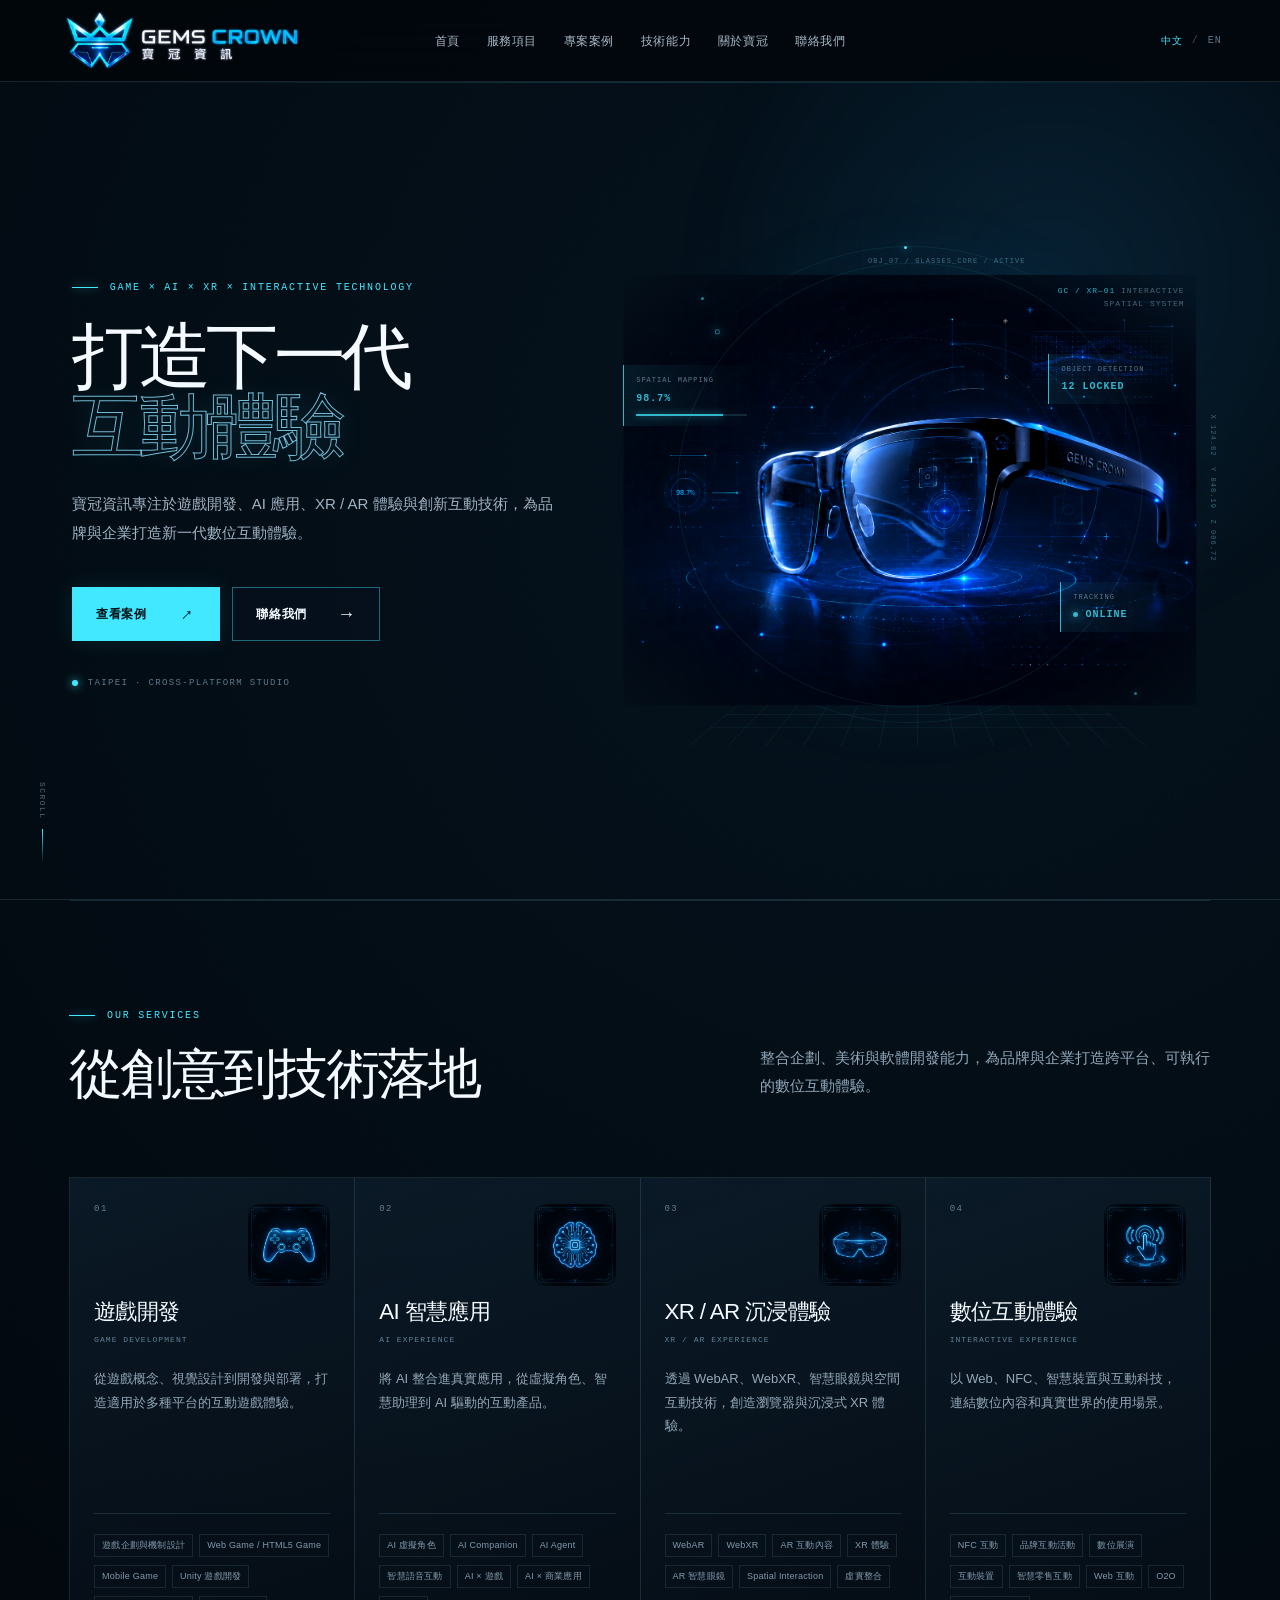
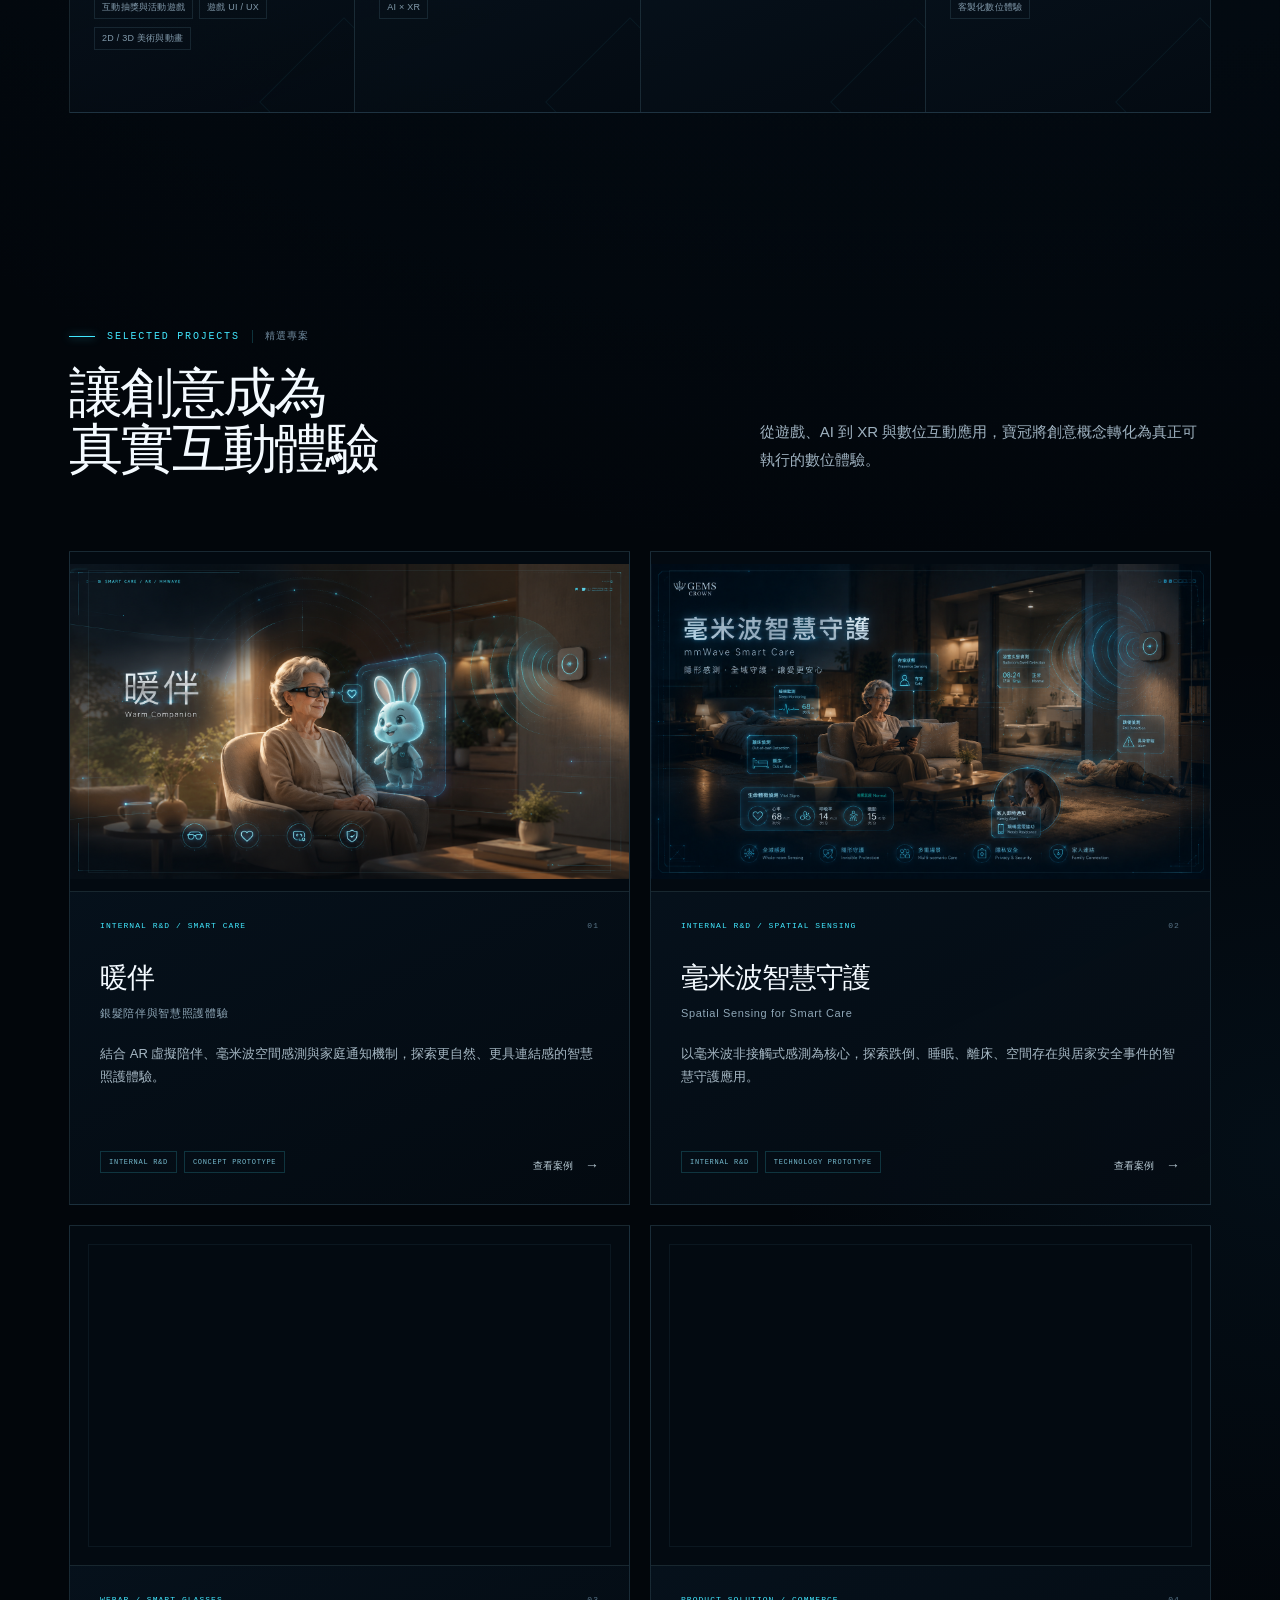
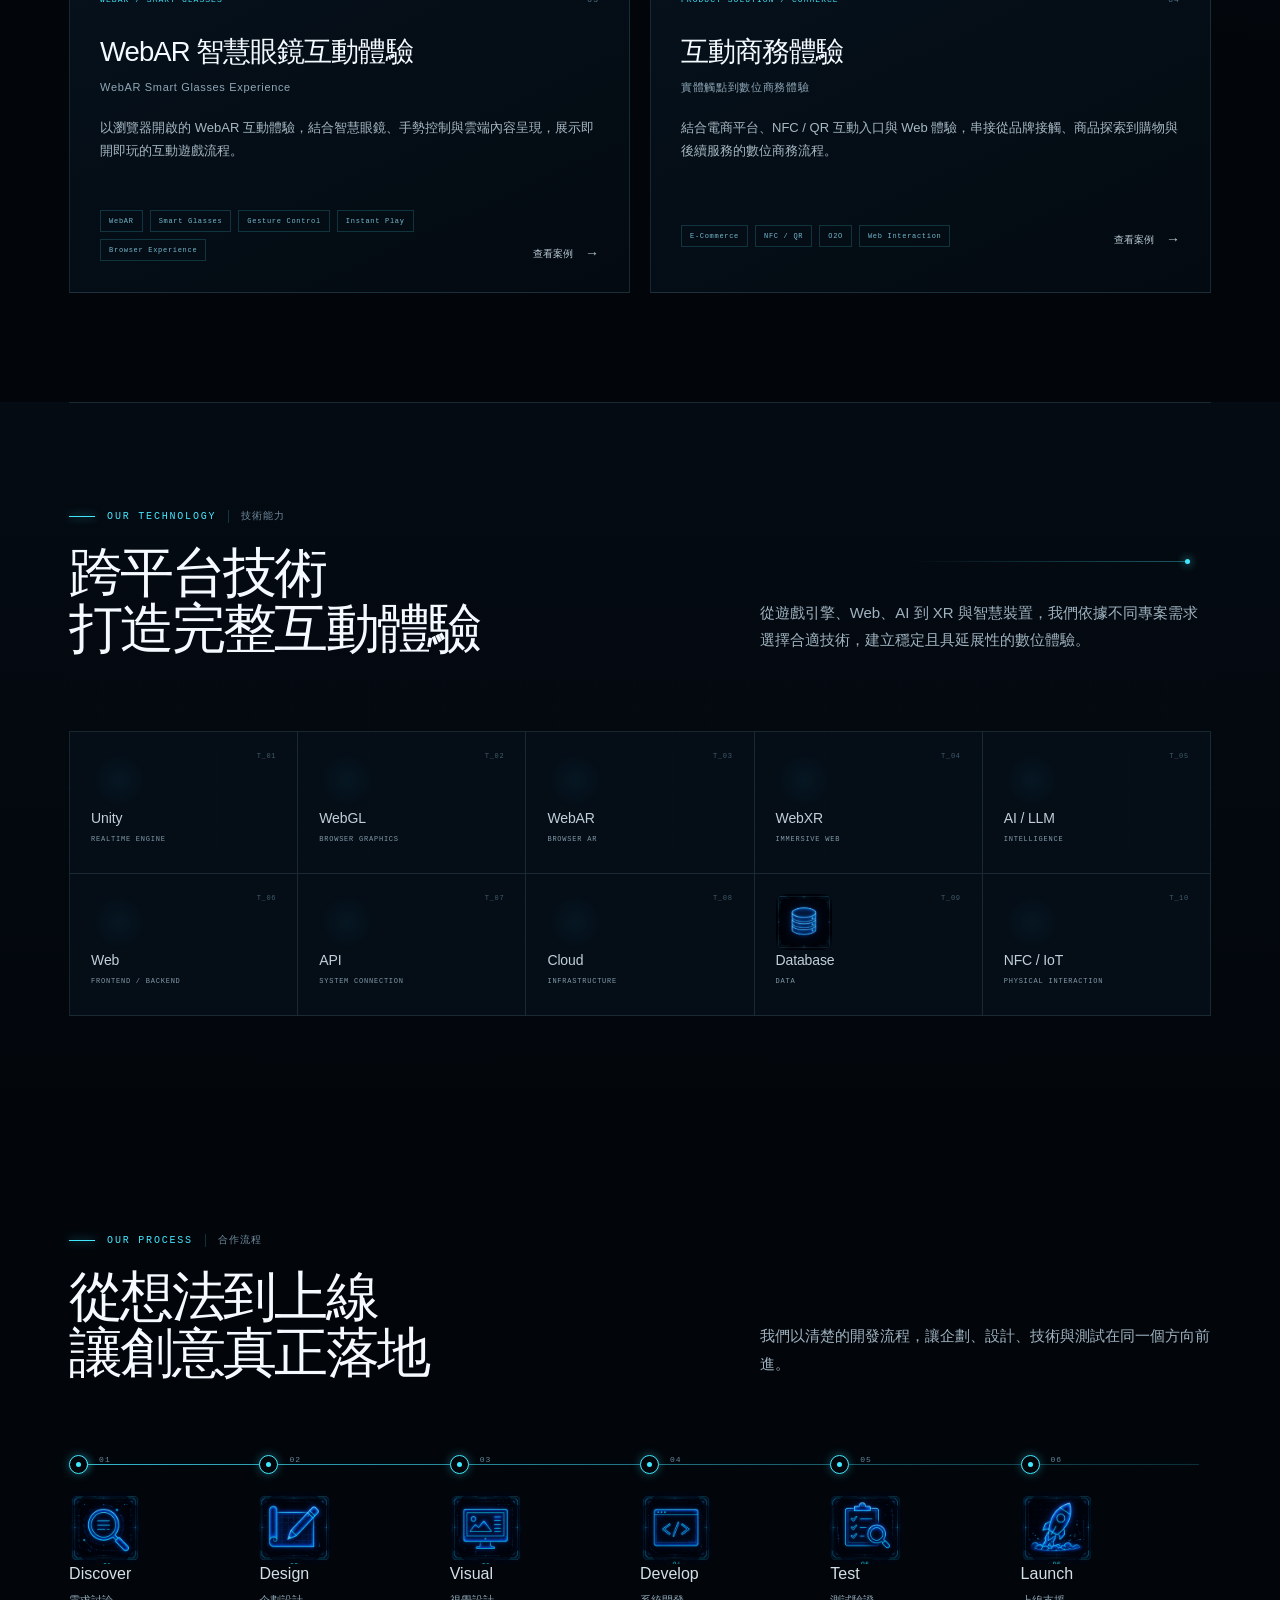
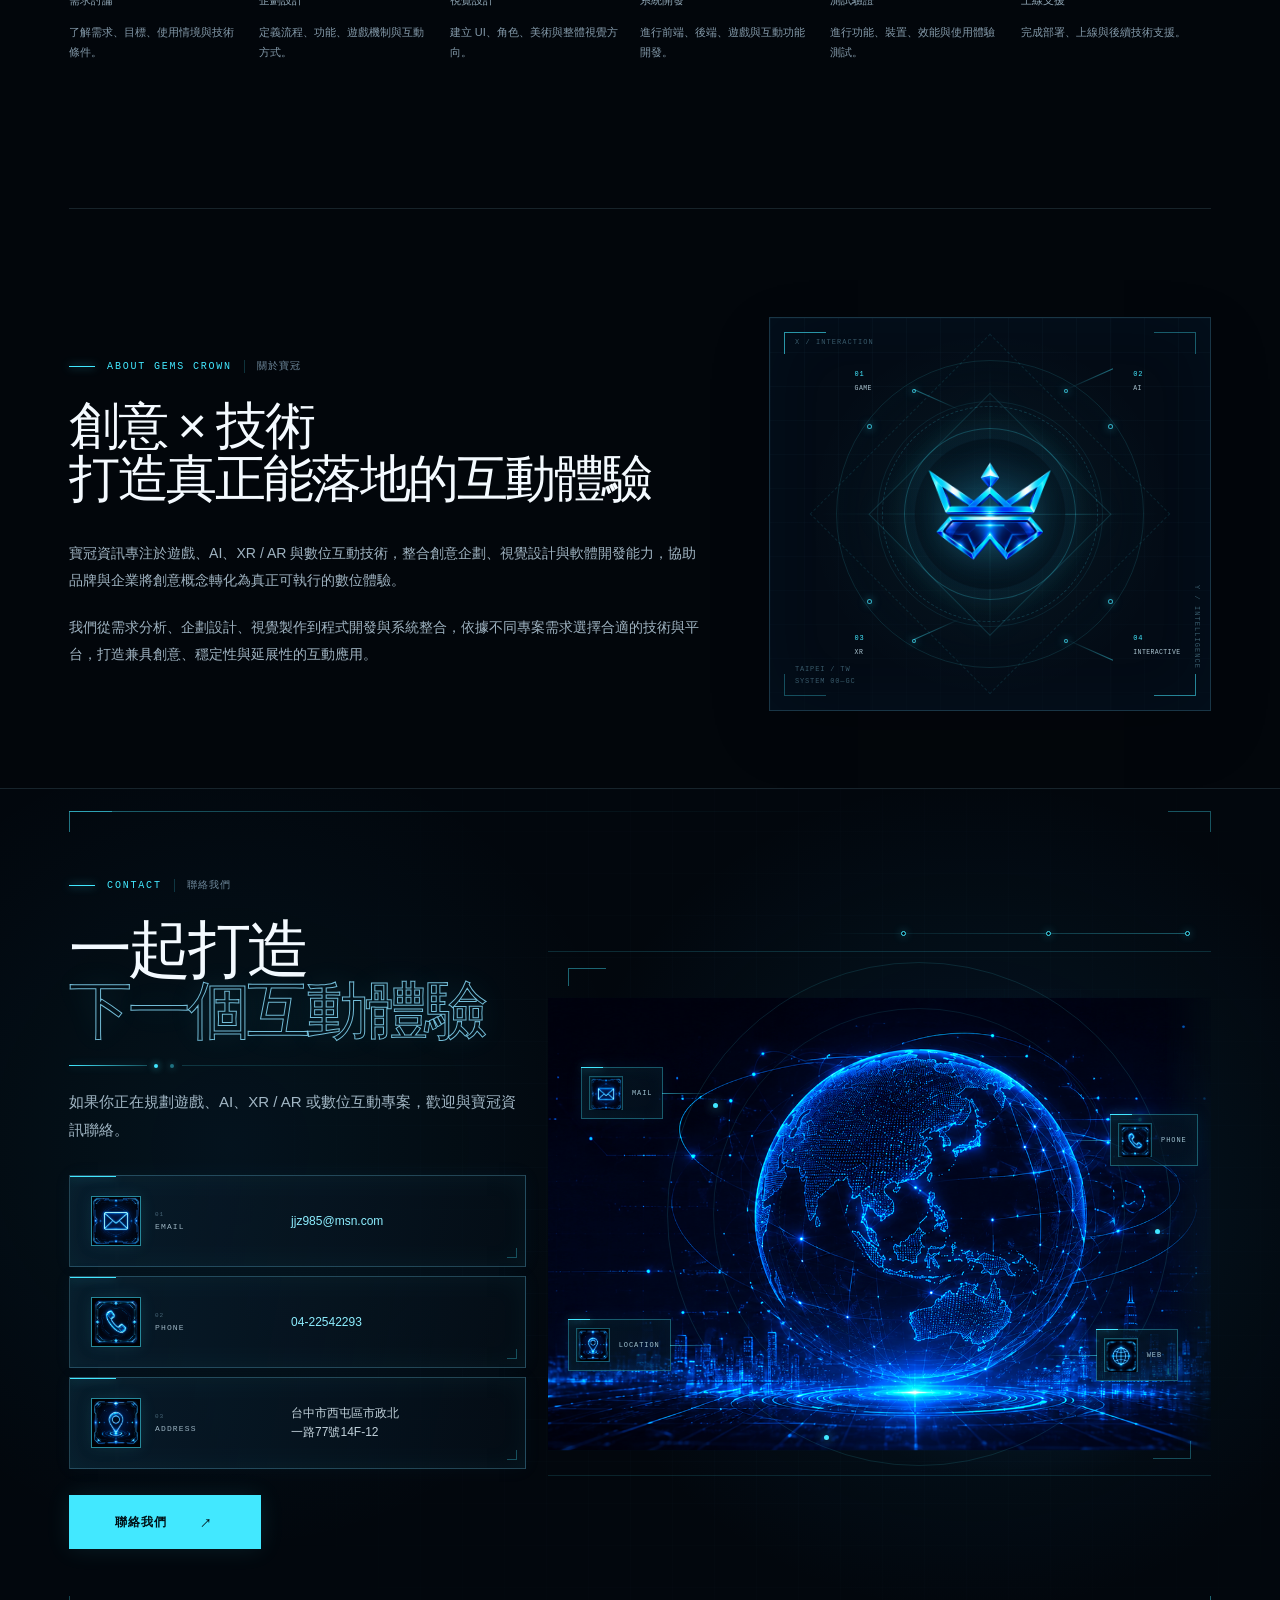
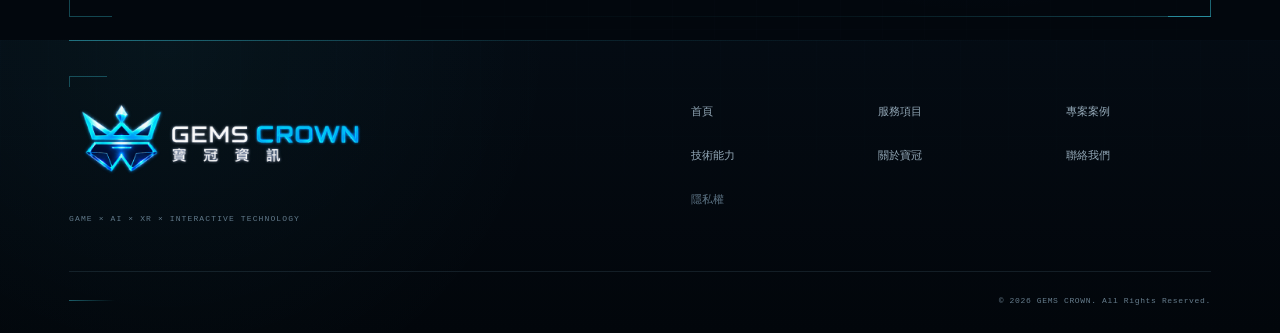
==== commit 188dec2e: "Deploy project case page updates" ====
--- a/index.html
+++ b/index.html
@@ -1 +1 @@
-<!DOCTYPE html><html lang="zh-Hant"><head><meta charSet="utf-8"/><meta name="viewport" content="width=device-width, initial-scale=1"/><link rel="preload" as="image" href="/branding/logo-gemscrown-horizontal.png"/><link rel="preload" as="image" href="/branding/logo-gemscrown-compact.png"/><link rel="preload" as="image" href="/home/hero-xr-glasses.png"/><link rel="preload" as="image" href="/home/contact/contact-global-network.png"/><link rel="stylesheet" href="/_next/static/css/7005e57da7828ac5.css" data-precedence="next"/><link rel="preload" as="script" fetchPriority="low" href="/_next/static/chunks/webpack-81c4fb9dd39e1719.js"/><script src="/_next/static/chunks/4bd1b696-92152b0f5947070d.js" async=""></script><script src="/_next/static/chunks/794-7dc7a7b8a3a9b53e.js" async=""></script><script src="/_next/static/chunks/main-app-bc2a342b278fd2b7.js" async=""></script><script src="/_next/static/chunks/591-de41303957d383ed.js" async=""></script><script src="/_next/static/chunks/332-de369ae2e2ffbfed.js" async=""></script><script src="/_next/static/chunks/app/page-f5e1e96eda956cd4.js" async=""></script><title>GEMS CROWN 寶冠資訊 | Game × AI × XR × Interactive Technology</title><meta name="description" content="寶冠資訊 GEMS CROWN 專注於遊戲開發、AI 應用、WebAR、WebXR、XR / AR 體驗與數位互動技術，為品牌與企業打造跨平台互動體驗。"/><meta name="keywords" content="GEMS CROWN,寶冠資訊,Game Development,遊戲開發,AI,AI Application,XR,AR,WebAR,WebXR,Interactive Technology,Digital Experience"/><meta name="robots" content="index, follow"/><link rel="canonical" href="http://localhost:3000/"/><meta property="og:title" content="GEMS CROWN 寶冠資訊 | Game × AI × XR × Interactive Technology"/><meta property="og:description" content="寶冠資訊 GEMS CROWN 專注於遊戲開發、AI 應用、WebAR、WebXR、XR / AR 體驗與數位互動技術，為品牌與企業打造跨平台互動體驗。"/><meta property="og:url" content="http://localhost:3000/"/><meta property="og:site_name" content="GEMS CROWN 寶冠資訊"/><meta property="og:locale" content="zh_TW"/><meta property="og:image" content="http://localhost:3000/og.png"/><meta property="og:image:width" content="1200"/><meta property="og:image:height" content="630"/><meta property="og:image:alt" content="GEMS CROWN 寶冠資訊｜Game × AI × XR technology visual"/><meta property="og:locale:alternate" content="en_US"/><meta property="og:type" content="website"/><meta name="twitter:card" content="summary_large_image"/><meta name="twitter:title" content="GEMS CROWN 寶冠資訊 | Game × AI × XR × Interactive Technology"/><meta name="twitter:description" content="GEMS CROWN specializes in game development, AI applications, WebAR, WebXR, XR / AR experiences, and interactive technologies."/><meta name="twitter:image" content="http://localhost:3000/og.png"/><link rel="icon" href="/icon.png?537429707f81f075" type="image/png" sizes="1536x1024"/><script src="/_next/static/chunks/polyfills-42372ed130431b0a.js" noModule=""></script></head><body><div hidden=""><!--$--><!--/$--></div><div class="site-shell"><a class="skip-link" href="#main-content">跳至主要內容</a><header class="site-header"><a class="brand" href="/" aria-label="GEMS CROWN home"><span class="brand-identity brand-identity-header"><span class="brand-logo-frame brand-logo-horizontal header-logo-horizontal"><img alt="GEMS CROWN 寶冠資訊" width="1536" height="1024" decoding="async" data-nimg="1" style="color:transparent" src="/branding/logo-gemscrown-horizontal.png"/></span><span class="brand-logo-frame brand-logo-compact header-logo-compact"><img alt="GEMS CROWN 寶冠資訊" width="1536" height="1024" decoding="async" data-nimg="1" style="color:transparent" src="/branding/logo-gemscrown-compact.png"/></span></span></a><nav class="desktop-nav" aria-label="主要導覽"><a href="/">首頁</a><a href="#services">服務項目</a><a href="#projects">專案案例</a><a href="#technology">技術能力</a><a href="#about">關於寶冠</a><a href="#contact">聯絡我們</a></nav><div class="header-actions"><div class="language-switch" aria-label="語言"><button class="active" aria-pressed="true">中文</button><span>/</span><button class="" aria-pressed="false">EN</button></div><button class="menu-button " aria-label="開啟選單" aria-expanded="false" aria-controls="mobile-navigation"><span></span><span></span></button></div><div class="mobile-menu " id="mobile-navigation" aria-hidden="true"><div class="mobile-menu-grid" aria-hidden="true"></div><nav aria-label="主要導覽"><a href="/" tabindex="-1"><span>0<!-- -->1</span>首頁<span class="arrow" aria-hidden="true">→</span></a><a href="#services" tabindex="-1"><span>0<!-- -->2</span>服務項目<span class="arrow" aria-hidden="true">→</span></a><a href="#projects" tabindex="-1"><span>0<!-- -->3</span>專案案例<span class="arrow" aria-hidden="true">→</span></a><a href="#technology" tabindex="-1"><span>0<!-- -->4</span>技術能力<span class="arrow" aria-hidden="true">→</span></a><a href="#about" tabindex="-1"><span>0<!-- -->5</span>關於寶冠<span class="arrow" aria-hidden="true">→</span></a><a href="#contact" tabindex="-1"><span>0<!-- -->6</span>聯絡我們<span class="arrow" aria-hidden="true">→</span></a></nav><p>GAME × AI × XR × INTERACTIVE TECHNOLOGY</p></div></header><main id="main-content"><section class="hero section" id="home"><div class="hero-ambient" aria-hidden="true"></div><div class="hero-copy" data-reveal="true"><p class="eyebrow"><span></span>GAME × AI × XR × INTERACTIVE TECHNOLOGY</p><h1>打造下一代<br/><em>互動體驗</em></h1><p class="hero-description">寶冠資訊專注於遊戲開發、AI 應用、XR / AR 體驗與創新互動技術，為品牌與企業打造新一代數位互動體驗。</p><div class="hero-actions"><a class="button button-primary" href="#projects">查看案例<span class="arrow arrow-diagonal" aria-hidden="true">→</span></a><a class="button button-secondary" href="#contact">聯絡我們<span class="arrow" aria-hidden="true">→</span></a></div><div class="studio-status"><i></i><span>TAIPEI · CROSS-PLATFORM STUDIO</span></div></div><div class="hero-visual" aria-hidden="true" data-reveal="true"><div class="hero-grid"></div><div class="hero-depth-grid"></div><span class="particle particle-1"></span><span class="particle particle-2"></span><span class="particle particle-3"></span><span class="particle particle-4"></span><span class="particle particle-5"></span><div class="coordinate coordinate-top">OBJ_07 / GLASSES_CORE / ACTIVE</div><div class="coordinate coordinate-axis">X 124.82  Y 048.19  Z 006.72</div><div class="spatial-scan scan-outer"><i></i></div><div class="spatial-scan scan-inner"><i></i></div><div class="hero-xr-image"><img alt="" width="1446" height="1087" decoding="async" data-nimg="1" style="color:transparent" src="/home/hero-xr-glasses.png"/></div><div class="hud-callout hud-spatial"><span>SPATIAL MAPPING</span><b>98.7%</b><i><em></em></i></div><div class="hud-callout hud-tracking"><span>TRACKING</span><b><i></i>ONLINE</b></div><div class="hud-callout hud-object"><span>OBJECT DETECTION</span><b>12 LOCKED</b></div><div class="visual-system-label"><span>GC / XR—01</span> INTERACTIVE<br/>SPATIAL SYSTEM</div></div><a href="#services" class="scroll-cue" aria-label="探索服務"><span>SCROLL</span><i></i></a></section><section class="section section-bordered services" id="services"><header class="section-heading" data-reveal="true"><p class="eyebrow"><span></span>OUR SERVICES</p><div class="section-heading-row"><h2>從創意到技術落地</h2><p>整合企劃、美術與軟體開發能力，為品牌與企業打造跨平台、可執行的數位互動體驗。</p></div></header><div class="service-grid"><article class="service-card" data-reveal="true" style="--delay:0ms"><div class="card-top"><span class="service-number">0<!-- -->1</span><span class="service-icon"><img alt="遊戲開發服務圖示" loading="lazy" width="1254" height="1254" decoding="async" data-nimg="1" style="color:transparent" src="/home/services/service-game-development.png"/></span></div><h3>遊戲開發</h3><p class="service-secondary-title">Game Development</p><p class="service-description">從遊戲概念、視覺設計到開發與部署，打造適用於多種平台的互動遊戲體驗。</p><ul><li>遊戲企劃與機制設計</li><li>Web Game / HTML5 Game</li><li>Mobile Game</li><li>Unity 遊戲開發</li><li>互動抽獎與活動遊戲</li><li>遊戲 UI / UX</li><li>2D / 3D 美術與動畫</li></ul></article><article class="service-card" data-reveal="true" style="--delay:70ms"><div class="card-top"><span class="service-number">0<!-- -->2</span><span class="service-icon"><img alt="AI 智慧應用服務圖示" loading="lazy" width="1254" height="1254" decoding="async" data-nimg="1" style="color:transparent" src="/home/services/service-ai-experience.png"/></span></div><h3>AI 智慧應用</h3><p class="service-secondary-title">AI Experience</p><p class="service-description">將 AI 整合進真實應用，從虛擬角色、智慧助理到 AI 驅動的互動產品。</p><ul><li>AI 虛擬角色</li><li>AI Companion</li><li>AI Agent</li><li>智慧語音互動</li><li>AI × 遊戲</li><li>AI × 商業應用</li><li>AI × XR</li></ul></article><article class="service-card" data-reveal="true" style="--delay:140ms"><div class="card-top"><span class="service-number">0<!-- -->3</span><span class="service-icon"><img alt="XR / AR 沉浸體驗服務圖示" loading="lazy" width="1254" height="1254" decoding="async" data-nimg="1" style="color:transparent" src="/home/services/service-xr-ar-experience.png"/></span></div><h3>XR / AR 沉浸體驗</h3><p class="service-secondary-title">XR / AR Experience</p><p class="service-description">透過 WebAR、WebXR、智慧眼鏡與空間互動技術，創造瀏覽器與沉浸式 XR 體驗。</p><ul><li>WebAR</li><li>WebXR</li><li>AR 互動內容</li><li>XR 體驗</li><li>AR 智慧眼鏡</li><li>Spatial Interaction</li><li>虛實整合</li></ul></article><article class="service-card" data-reveal="true" style="--delay:210ms"><div class="card-top"><span class="service-number">0<!-- -->4</span><span class="service-icon"><img alt="數位互動體驗服務圖示" loading="lazy" width="1254" height="1254" decoding="async" data-nimg="1" style="color:transparent" src="/home/services/service-interactive-experience.png"/></span></div><h3>數位互動體驗</h3><p class="service-secondary-title">Interactive Experience</p><p class="service-description">以 Web、NFC、智慧裝置與互動科技，連結數位內容和真實世界的使用場景。</p><ul><li>NFC 互動</li><li>品牌互動活動</li><li>數位展演</li><li>互動裝置</li><li>智慧零售互動</li><li>Web 互動</li><li>O2O</li><li>客製化數位體驗</li></ul></article></div></section><section class="section projects" id="projects"><header class="section-heading" data-reveal="true"><p class="eyebrow"><span></span>SELECTED PROJECTS<strong>精選專案</strong></p><div class="section-heading-row"><h2><span>讓創意成為<br/></span><span>真實互動體驗</span></h2><p>從遊戲、AI 到 XR 與數位互動應用，寶冠將創意概念轉化為真正可執行的數位體驗。</p></div></header><div class="projects-grid"><article class="project-card" data-reveal="true" style="--delay:0ms"><div class="project-visual project-image-visual"><img alt="暖伴 AR 陪伴與智慧照護概念展示" loading="lazy" decoding="async" data-nimg="fill" style="position:absolute;height:100%;width:100%;left:0;top:0;right:0;bottom:0;color:transparent" src="/projects/warm-companion/hero.png"/></div><div class="project-content"><div class="project-meta"><span>INTERNAL R&amp;D / SMART CARE</span><small>0<!-- -->1</small></div><h3>暖伴</h3><p class="project-secondary-title">銀髮陪伴與智慧照護體驗</p><p class="project-description">結合 AR 虛擬陪伴、毫米波空間感測與家庭通知機制，探索更自然、更具連結感的智慧照護體驗。</p><div class="project-footer"><div class="tag-row"><span>INTERNAL R&amp;D</span><span>CONCEPT PROTOTYPE</span></div><a class="project-detail" aria-label="查看案例: 暖伴" href="/projects/warm-companion/">查看案例<span class="arrow" aria-hidden="true">→</span></a></div></div></article><article class="project-card" data-reveal="true" style="--delay:80ms"><div class="project-visual project-image-visual"><img alt="毫米波智慧守護居家空間感測與安全照護概念展示" loading="lazy" decoding="async" data-nimg="fill" style="position:absolute;height:100%;width:100%;left:0;top:0;right:0;bottom:0;color:transparent" src="/projects/mmwave-smart-care/hero.png"/></div><div class="project-content"><div class="project-meta"><span>INTERNAL R&amp;D / SPATIAL SENSING</span><small>0<!-- -->2</small></div><h3>毫米波智慧守護</h3><p class="project-secondary-title">Spatial Sensing for Smart Care</p><p class="project-description">以毫米波非接觸式感測為核心，探索跌倒、睡眠、離床、空間存在與居家安全事件的智慧守護應用。</p><div class="project-footer"><div class="tag-row"><span>INTERNAL R&amp;D</span><span>TECHNOLOGY PROTOTYPE</span></div><a class="project-detail" aria-label="查看案例: 毫米波智慧守護" href="/projects/mmwave-smart-care/">查看案例<span class="arrow" aria-hidden="true">→</span></a></div></div></article><article class="project-card" data-reveal="true" style="--delay:160ms"><div class="project-visual project-image-visual"><img alt="WebAR 智慧眼鏡、手勢控制與互動遊戲展示概念" loading="lazy" decoding="async" data-nimg="fill" style="position:absolute;height:100%;width:100%;left:0;top:0;right:0;bottom:0;color:transparent" src="/projects/webar-smart-glasses/hero.png"/></div><div class="project-content"><div class="project-meta"><span>WEBAR / SMART GLASSES</span><small>0<!-- -->3</small></div><h3>WebAR 智慧眼鏡互動體驗</h3><p class="project-secondary-title">WebAR Smart Glasses Experience</p><p class="project-description">以瀏覽器開啟的 WebAR 互動體驗，結合智慧眼鏡、手勢控制與雲端內容呈現，展示即開即玩的互動遊戲流程。</p><div class="project-footer"><div class="tag-row"><span>WebAR</span><span>Smart Glasses</span><span>Gesture Control</span><span>Instant Play</span><span>Browser Experience</span></div><a class="project-detail" aria-label="查看案例: WebAR 智慧眼鏡互動體驗" href="/projects/webar-smart-glasses/">查看案例<span class="arrow" aria-hidden="true">→</span></a></div></div></article><article class="project-card" data-reveal="true" style="--delay:240ms"><div class="project-visual project-image-visual"><img alt="Interactive Commerce 實體觸點與數位商務互動概念" loading="lazy" decoding="async" data-nimg="fill" style="position:absolute;height:100%;width:100%;left:0;top:0;right:0;bottom:0;color:transparent" src="/projects/interactive-commerce/interactive-commerce-overview.png"/></div><div class="project-content"><div class="project-meta"><span>PRODUCT SOLUTION / COMMERCE</span><small>0<!-- -->4</small></div><h3>互動商務體驗</h3><p class="project-secondary-title">實體觸點到數位商務體驗</p><p class="project-description">結合電商平台、NFC / QR 互動入口與 Web 體驗，串接從品牌接觸、商品探索到購物與後續服務的數位商務流程。</p><div class="project-footer"><div class="tag-row"><span>E-Commerce</span><span>NFC / QR</span><span>O2O</span><span>Web Interaction</span></div><a class="project-detail" aria-label="查看案例: 互動商務體驗" href="/projects/interactive-commerce/">查看案例<span class="arrow" aria-hidden="true">→</span></a></div></div></article></div></section><section class="section technology section-bordered" id="technology"><div class="technology-data-line" aria-hidden="true"></div><header class="section-heading" data-reveal="true"><p class="eyebrow"><span></span>OUR TECHNOLOGY<strong>技術能力</strong></p><div class="section-heading-row"><h2><span>跨平台技術<br/></span><span>打造完整互動體驗</span></h2><p>從遊戲引擎、Web、AI 到 XR 與智慧裝置，我們依據不同專案需求選擇合適技術，建立穩定且具延展性的數位體驗。</p></div></header><div class="tech-grid" data-reveal="true"><div class="tech-item" style="--tech-index:0"><span class="tech-scan" aria-hidden="true"></span><div class="tech-item-top"><span class="tech-icon" aria-hidden="true"><img alt="" loading="lazy" width="1254" height="1254" decoding="async" data-nimg="1" style="color:transparent" src="/home/technology/technology-unity.png"/></span><span class="tech-index">T_<!-- -->01</span></div><div class="tech-copy"><b>Unity</b><p>REALTIME ENGINE</p></div></div><div class="tech-item" style="--tech-index:1"><span class="tech-scan" aria-hidden="true"></span><div class="tech-item-top"><span class="tech-icon" aria-hidden="true"><img alt="" loading="lazy" width="1254" height="1254" decoding="async" data-nimg="1" style="color:transparent" src="/home/technology/technology-webgl.png"/></span><span class="tech-index">T_<!-- -->02</span></div><div class="tech-copy"><b>WebGL</b><p>BROWSER GRAPHICS</p></div></div><div class="tech-item" style="--tech-index:2"><span class="tech-scan" aria-hidden="true"></span><div class="tech-item-top"><span class="tech-icon" aria-hidden="true"><img alt="" loading="lazy" width="1254" height="1254" decoding="async" data-nimg="1" style="color:transparent" src="/home/technology/technology-webar.png"/></span><span class="tech-index">T_<!-- -->03</span></div><div class="tech-copy"><b>WebAR</b><p>BROWSER AR</p></div></div><div class="tech-item" style="--tech-index:3"><span class="tech-scan" aria-hidden="true"></span><div class="tech-item-top"><span class="tech-icon" aria-hidden="true"><img alt="" loading="lazy" width="1254" height="1254" decoding="async" data-nimg="1" style="color:transparent" src="/home/technology/technology-webxr.png"/></span><span class="tech-index">T_<!-- -->04</span></div><div class="tech-copy"><b>WebXR</b><p>IMMERSIVE WEB</p></div></div><div class="tech-item" style="--tech-index:4"><span class="tech-scan" aria-hidden="true"></span><div class="tech-item-top"><span class="tech-icon" aria-hidden="true"><img alt="" loading="lazy" width="1254" height="1254" decoding="async" data-nimg="1" style="color:transparent" src="/home/technology/technology-ai-llm.png"/></span><span class="tech-index">T_<!-- -->05</span></div><div class="tech-copy"><b>AI / LLM</b><p>INTELLIGENCE</p></div></div><div class="tech-item" style="--tech-index:5"><span class="tech-scan" aria-hidden="true"></span><div class="tech-item-top"><span class="tech-icon" aria-hidden="true"><img alt="" loading="lazy" width="1254" height="1254" decoding="async" data-nimg="1" style="color:transparent" src="/home/technology/technology-web.png"/></span><span class="tech-index">T_<!-- -->06</span></div><div class="tech-copy"><b>Web</b><p>FRONTEND / BACKEND</p></div></div><div class="tech-item" style="--tech-index:6"><span class="tech-scan" aria-hidden="true"></span><div class="tech-item-top"><span class="tech-icon" aria-hidden="true"><img alt="" loading="lazy" width="1254" height="1254" decoding="async" data-nimg="1" style="color:transparent" src="/home/technology/technology-api.png"/></span><span class="tech-index">T_<!-- -->07</span></div><div class="tech-copy"><b>API</b><p>SYSTEM CONNECTION</p></div></div><div class="tech-item" style="--tech-index:7"><span class="tech-scan" aria-hidden="true"></span><div class="tech-item-top"><span class="tech-icon" aria-hidden="true"><img alt="" loading="lazy" width="1254" height="1254" decoding="async" data-nimg="1" style="color:transparent" src="/home/technology/technology-cloud.png"/></span><span class="tech-index">T_<!-- -->08</span></div><div class="tech-copy"><b>Cloud</b><p>INFRASTRUCTURE</p></div></div><div class="tech-item" style="--tech-index:8"><span class="tech-scan" aria-hidden="true"></span><div class="tech-item-top"><span class="tech-icon" aria-hidden="true"><img alt="" loading="lazy" width="1254" height="1254" decoding="async" data-nimg="1" style="color:transparent" src="/home/technology/technology-database.png"/></span><span class="tech-index">T_<!-- -->09</span></div><div class="tech-copy"><b>Database</b><p>DATA</p></div></div><div class="tech-item" style="--tech-index:9"><span class="tech-scan" aria-hidden="true"></span><div class="tech-item-top"><span class="tech-icon" aria-hidden="true"><img alt="" loading="lazy" width="1254" height="1254" decoding="async" data-nimg="1" style="color:transparent" src="/home/technology/technology-nfc-iot.png"/></span><span class="tech-index">T_<!-- -->10</span></div><div class="tech-copy"><b>NFC / IoT</b><p>PHYSICAL INTERACTION</p></div></div></div></section><section class="section process" id="process"><header class="section-heading" data-reveal="true"><p class="eyebrow"><span></span>OUR PROCESS<strong>合作流程</strong></p><div class="section-heading-row"><h2><span>從想法到上線<br/></span><span>讓創意真正落地</span></h2><p>我們以清楚的開發流程，讓企劃、設計、技術與測試在同一個方向前進。</p></div></header><ol class="process-line" data-reveal="true"><li class="process-step"><div class="process-node"><i></i><span>0<!-- -->1</span></div><span class="process-icon" aria-hidden="true"><img alt="" loading="lazy" width="360" height="360" decoding="async" data-nimg="1" style="color:transparent" src="/home/process/process-discover.png"/></span><h3>Discover</h3><p class="process-subtitle">需求討論</p><p class="process-description">了解需求、目標、使用情境與技術條件。</p></li><li class="process-step"><div class="process-node"><i></i><span>0<!-- -->2</span></div><span class="process-icon" aria-hidden="true"><img alt="" loading="lazy" width="360" height="360" decoding="async" data-nimg="1" style="color:transparent" src="/home/process/process-design.png"/></span><h3>Design</h3><p class="process-subtitle">企劃設計</p><p class="process-description">定義流程、功能、遊戲機制與互動方式。</p></li><li class="process-step"><div class="process-node"><i></i><span>0<!-- -->3</span></div><span class="process-icon" aria-hidden="true"><img alt="" loading="lazy" width="360" height="360" decoding="async" data-nimg="1" style="color:transparent" src="/home/process/process-visual.png"/></span><h3>Visual</h3><p class="process-subtitle">視覺設計</p><p class="process-description">建立 UI、角色、美術與整體視覺方向。</p></li><li class="process-step"><div class="process-node"><i></i><span>0<!-- -->4</span></div><span class="process-icon" aria-hidden="true"><img alt="" loading="lazy" width="360" height="360" decoding="async" data-nimg="1" style="color:transparent" src="/home/process/process-develop.png"/></span><h3>Develop</h3><p class="process-subtitle">系統開發</p><p class="process-description">進行前端、後端、遊戲與互動功能開發。</p></li><li class="process-step"><div class="process-node"><i></i><span>0<!-- -->5</span></div><span class="process-icon" aria-hidden="true"><img alt="" loading="lazy" width="360" height="360" decoding="async" data-nimg="1" style="color:transparent" src="/home/process/process-test.png"/></span><h3>Test</h3><p class="process-subtitle">測試驗證</p><p class="process-description">進行功能、裝置、效能與使用體驗測試。</p></li><li class="process-step"><div class="process-node"><i></i><span>0<!-- -->6</span></div><span class="process-icon" aria-hidden="true"><img alt="" loading="lazy" width="360" height="360" decoding="async" data-nimg="1" style="color:transparent" src="/home/process/process-launch.png"/></span><h3>Launch</h3><p class="process-subtitle">上線支援</p><p class="process-description">完成部署、上線與後續技術支援。</p></li></ol></section><section class="section about section-bordered" id="about"><div class="about-copy" data-reveal="true"><p class="eyebrow"><span></span>ABOUT GEMS CROWN<strong>關於寶冠</strong></p><h2><span>創意 × 技術<br/></span><span>打造真正能落地的互動體驗</span></h2><div class="about-body"><p>寶冠資訊專注於遊戲、AI、XR / AR 與數位互動技術，整合創意企劃、視覺設計與軟體開發能力，協助品牌與企業將創意概念轉化為真正可執行的數位體驗。</p><p>我們從需求分析、企劃設計、視覺製作到程式開發與系統整合，依據不同專案需求選擇合適的技術與平台，打造兼具創意、穩定性與延展性的互動應用。</p></div></div><div class="about-visual" aria-hidden="true" data-reveal="true"><div class="about-grid"></div><div class="about-panel-frame"><i></i><i></i><i></i><i></i></div><div class="about-radar"></div><div class="about-core-lines"><i></i><i></i><i></i><i></i></div><div class="crown-system"><span class="about-core-ring"></span><span class="brand-logo-frame brand-logo-icon about-brand-icon"><img alt="GEMS CROWN 寶冠資訊" loading="lazy" width="1536" height="1024" decoding="async" data-nimg="1" style="color:transparent" src="/branding/logo-gemscrown-icon.png"/></span></div><ul class="about-capabilities"><li class="about-capability-node about-node-1"><span class="about-capability-icon"><img alt="" loading="lazy" width="1254" height="1254" decoding="async" data-nimg="1" style="color:transparent" src="/home/about/about-game-icon.png"/></span><span class="about-capability-copy"><i>01</i><b>GAME</b></span></li><li class="about-capability-node about-node-2"><span class="about-capability-icon"><img alt="" loading="lazy" width="1254" height="1254" decoding="async" data-nimg="1" style="color:transparent" src="/home/about/about-ai-icon.png"/></span><span class="about-capability-copy"><i>02</i><b>AI</b></span></li><li class="about-capability-node about-node-3"><span class="about-capability-icon"><img alt="" loading="lazy" width="1254" height="1254" decoding="async" data-nimg="1" style="color:transparent" src="/home/about/about-xr-icon.png"/></span><span class="about-capability-copy"><i>03</i><b>XR</b></span></li><li class="about-capability-node about-node-4"><span class="about-capability-icon"><img alt="" loading="lazy" width="1254" height="1254" decoding="async" data-nimg="1" style="color:transparent" src="/home/about/about-interactive-icon.png"/></span><span class="about-capability-copy"><i>04</i><b>INTERACTIVE</b></span></li></ul><div class="about-axis axis-x">X / INTERACTION</div><div class="about-axis axis-y">Y / INTELLIGENCE</div><div class="about-index">TAIPEI / TW<br/>SYSTEM 00—GC</div></div></section><section class="contact section" id="contact"><div class="contact-grid" aria-hidden="true"></div><div class="contact-frame" aria-hidden="true"><i></i><i></i><i></i><i></i></div><div class="contact-signal" aria-hidden="true"><i></i><i></i><i></i></div><div class="contact-content"><div class="contact-inner"><p class="eyebrow"><span></span>CONTACT<strong>聯絡我們</strong></p><h2>一起打造<br/><em>下一個互動體驗</em></h2><div class="contact-heading-rule" aria-hidden="true"><i></i><i></i></div><p class="contact-body">如果你正在規劃遊戲、AI、XR / AR 或數位互動專案，歡迎與寶冠資訊聯絡。</p></div><dl class="contact-details"><div><dt><span class="contact-icon" aria-hidden="true"><img alt="" loading="lazy" width="1254" height="1254" decoding="async" data-nimg="1" style="color:transparent" src="/home/contact/contact-icon-email.png"/></span><span><small>0<!-- -->1</small>Email</span></dt><dd><a href="mailto:jjz985@msn.com">jjz985@msn.com</a></dd></div><div><dt><span class="contact-icon" aria-hidden="true"><img alt="" loading="lazy" width="1254" height="1254" decoding="async" data-nimg="1" style="color:transparent" src="/home/contact/contact-icon-phone.png"/></span><span><small>0<!-- -->2</small>Phone</span></dt><dd><a href="tel:0422542293">04-22542293</a></dd></div><div><dt><span class="contact-icon" aria-hidden="true"><img alt="" loading="lazy" width="1254" height="1254" decoding="async" data-nimg="1" style="color:transparent" src="/home/contact/contact-icon-location.png"/></span><span><small>0<!-- -->3</small>Address</span></dt><dd><span>台中市西屯區市政北一路77號14F-12</span></dd></div></dl><a class="button button-primary contact-button" href="mailto:jjz985@msn.com">聯絡我們<span class="arrow arrow-diagonal" aria-hidden="true">→</span></a></div><div class="contact-global-visual" aria-hidden="true"><div class="contact-globe-grid"></div><img alt="" loading="eager" width="2172" height="724" decoding="async" data-nimg="1" style="color:transparent" src="/home/contact/contact-global-network.png"/><div class="contact-globe-orbit"><i></i><i></i><i></i></div><div class="contact-globe-nodes"><span class="contact-globe-node globe-node-mail"><i class="contact-node-icon"><img alt="" loading="lazy" width="1254" height="1254" decoding="async" data-nimg="1" style="color:transparent" src="/home/contact/contact-icon-email.png"/></i><b>MAIL</b></span><span class="contact-globe-node globe-node-phone"><i class="contact-node-icon"><img alt="" loading="lazy" width="1254" height="1254" decoding="async" data-nimg="1" style="color:transparent" src="/home/contact/contact-icon-phone.png"/></i><b>PHONE</b></span><span class="contact-globe-node globe-node-location"><i class="contact-node-icon"><img alt="" loading="lazy" width="1254" height="1254" decoding="async" data-nimg="1" style="color:transparent" src="/home/contact/contact-icon-location.png"/></i><b>LOCATION</b></span><span class="contact-globe-node globe-node-web"><i class="contact-node-icon"><img alt="" loading="lazy" width="1254" height="1254" decoding="async" data-nimg="1" style="color:transparent" src="/home/contact/contact-icon-web.png"/></i><b>WEB</b></span></div><div class="contact-globe-corners"><i></i><i></i></div></div></section></main><footer class="site-footer"><div class="footer-brand"><a class="brand" href="/"><span class="brand-identity brand-identity-footer"><span class="brand-logo-frame brand-logo-horizontal"><img alt="GEMS CROWN 寶冠資訊" loading="lazy" width="1536" height="1024" decoding="async" data-nimg="1" style="color:transparent" src="/branding/logo-gemscrown-horizontal.png"/></span></span></a><p>Game × AI × XR × Interactive Technology</p></div><nav class="footer-nav" aria-label="頁尾導覽"><a href="/">首頁</a><a href="#services">服務項目</a><a href="#projects">專案案例</a><a href="#technology">技術能力</a><a href="#about">關於寶冠</a><a href="#contact">聯絡我們</a><span class="footer-privacy" aria-disabled="true">隱私權</span></nav><div class="footer-bottom"><p>© <!-- -->2026<!-- --> GEMS CROWN. <!-- -->All Rights Reserved.</p></div></footer></div><!--$--><!--/$--><script src="/_next/static/chunks/webpack-81c4fb9dd39e1719.js" id="_R_" async=""></script><script>(self.__next_f=self.__next_f||[]).push([0])</script><script>self.__next_f.push([1,"1:\"$Sreact.fragment\"\n2:I[7121,[],\"\"]\n3:I[4581,[],\"\"]\n4:I[9306,[\"591\",\"static/chunks/591-de41303957d383ed.js\",\"332\",\"static/chunks/332-de369ae2e2ffbfed.js\",\"974\",\"static/chunks/app/page-f5e1e96eda956cd4.js\"],\"default\"]\n5:I[484,[],\"OutletBoundary\"]\n6:\"$Sreact.suspense\"\n8:I[484,[],\"ViewportBoundary\"]\na:I[484,[],\"MetadataBoundary\"]\nc:I[7123,[],\"default\",1]\n:HL[\"/_next/static/css/7005e57da7828ac5.css\",\"style\"]\n0:{\"P\":null,\"c\":[\"\",\"\"],\"q\":\"\",\"i\":false,\"f\":[[[\"\",{\"children\":[\"__PAGE__\",{},\"$undefined\",\"$undefined\",4608]},\"$undefined\",\"$undefined\",4624],[[\"$\",\"$1\",\"c\",{\"children\":[[[\"$\",\"link\",\"0\",{\"rel\":\"stylesheet\",\"href\":\"/_next/static/css/7005e57da7828ac5.css\",\"precedence\":\"next\",\"crossOrigin\":\"$undefined\",\"nonce\":\"$undefined\"}]],[\"$\",\"html\",null,{\"lang\":\"zh-Hant\",\"children\":[\"$\",\"body\",null,{\"children\":[\"$\",\"$L2\",null,{\"parallelRouterKey\":\"children\",\"error\":\"$undefined\",\"errorStyles\":\"$undefined\",\"errorScripts\":\"$undefined\",\"template\":[\"$\",\"$L3\",null,{}],\"templateStyles\":\"$undefined\",\"templateScripts\":\"$undefined\",\"notFound\":[[[\"$\",\"title\",null,{\"children\":\"404: This page could not be found.\"}],[\"$\",\"div\",null,{\"style\":{\"fontFamily\":\"system-ui,\\\"Segoe UI\\\",Roboto,Helvetica,Arial,sans-serif,\\\"Apple Color Emoji\\\",\\\"Segoe UI Emoji\\\"\",\"height\":\"100vh\",\"textAlign\":\"center\",\"display\":\"flex\",\"flexDirection\":\"column\",\"alignItems\":\"center\",\"justifyContent\":\"center\"},\"children\":[\"$\",\"div\",null,{\"children\":[[\"$\",\"style\",null,{\"dangerouslySetInnerHTML\":{\"__html\":\"body{color:#000;background:#fff;margin:0}.next-error-h1{border-right:1px solid rgba(0,0,0,.3)}@media (prefers-color-scheme:dark){body{color:#fff;background:#000}.next-error-h1{border-right:1px solid rgba(255,255,255,.3)}}\"}}],[\"$\",\"h1\",null,{\"className\":\"next-error-h1\",\"style\":{\"display\":\"inline-block\",\"margin\":\"0 20px 0 0\",\"padding\":\"0 23px 0 0\",\"fontSize\":24,\"fontWeight\":500,\"verticalAlign\":\"top\",\"lineHeight\":\"49px\"},\"children\":404}],[\"$\",\"div\",null,{\"style\":{\"display\":\"inline-block\"},\"children\":[\"$\",\"h2\",null,{\"style\":{\"fontSize\":14,\"fontWeight\":400,\"lineHeight\":\"49px\",\"margin\":0},\"children\":\"This page could not be found.\"}]}]]}]}]],[]],\"forbidden\":\"$undefined\",\"unauthorized\":\"$undefined\"}]}]}]]}],{\"children\":[[\"$\",\"$1\",\"c\",{\"children\":[[\"$\",\"$L4\",null,{}],null,[\"$\",\"$L5\",null,{\"children\":[\"$\",\"$6\",null,{\"name\":\"Next.MetadataOutlet\",\"children\":\"$@7\"}]}]]}],{},null,false,null]},null,false,null],[\"$\",\"$1\",\"h\",{\"children\":[null,[\"$\",\"$L8\",null,{\"children\":\"$L9\"}],[\"$\",\"div\",null,{\"hidden\":true,\"children\":[\"$\",\"$La\",null,{\"children\":[\"$\",\"$6\",null,{\"name\":\"Next.Metadata\",\"children\":\"$Lb\"}]}]}],null]}],false]],\"m\":\"$undefined\",\"G\":[\"$c\",[]],\"S\":true,\"h\":null,\"r\":\"$undefined\",\"s\":\"$undefined\",\"a\":\"$undefined\",\"l\":\"$undefined\",\"p\":\"$undefined\",\"d\":\"$undefined\",\"b\":\"FDudiAyaqbvbalW6Ns13G\"}\n9:[[\"$\",\"meta\",\"0\",{\"charSet\":\"utf-8\"}],[\"$\",\"meta\",\"1\",{\"name\":\"viewport\",\"content\":\"width=device-width, initial-scale=1\"}]]\nd:I[6869,[],\"IconMark\"]\n7:null\nb:[[\"$\",\"title\",\"0\",{\"children\":\"GEMS CROWN 寶冠資訊 | Game × AI × XR × Interactive Technology\"}],[\"$\",\"meta\",\"1\",{\"name\":\"description\",\"content\":\"寶冠資訊 GEMS CROWN 專注於遊戲開發、AI 應用、WebAR、WebXR、XR / AR 體驗與數位互動技術，為品牌與企業打造跨平台互動體驗。\"}],[\"$\",\"meta\",\"2\",{\"name\":\"keywords\",\"content\":\"GEMS CROWN,寶冠資訊,Game Development,遊戲開發,AI,AI Application,XR,AR,WebAR,WebXR,Interactive Technology,Digital Experience\"}],[\"$\",\"meta\",\"3\",{\"name\":\"robots\",\"content\":\"index, follow\"}],[\"$\",\"link\",\"4\",{\"rel\":\"canonical\",\"href\":\"http://localhost:3000/\"}],[\"$\",\"meta\",\"5\",{\"property\":\"og:title\",\"content\":\"GEMS CROWN 寶冠資訊 | Game × AI × XR × Interactive Technology\"}],[\"$\",\"meta\",\"6\",{\"property\":\"og:description\",\"content\":\"寶冠資訊 GEMS CROWN 專注於遊戲開發、AI 應用、WebAR、WebXR、XR / AR 體驗與數位互動技術，為品牌與企業打造跨平台互動體驗。\"}],[\"$\",\"meta\",\"7\",{\"property\":\"og:url\",\"content\":\"http://localhost:3000/\"}],[\"$\",\"meta\",\"8\",{\"property\":\"og:site_name\",\"content\":\"GEMS CROWN 寶冠資訊\"}],[\"$\",\"meta\",\"9\",{\"property\":\"og:locale\",\"content\":\"zh_TW\"}],[\"$\",\"meta\",\"10\",{\"property\":\"og:image\",\"content\":\"http://localhost:3000/og.png\"}],[\"$\",\"meta\",\"11\",{\"property\":\"og:image:width\",\"content\":\"1200\"}],[\"$\",\"meta\",\"12\",{\"property\":\"og:image:height\",\"content\":\"630\"}],[\"$\",\"meta\",\"13\",{\"property\":\"og:image:alt\",\"content\":\"GEMS CROWN 寶冠資訊｜Game × AI × XR technology visual\"}],[\"$\",\"meta\",\"14\",{\"property\":\"og:locale:alternate\",\"content\":\"en_US\"}],[\"$\",\"meta\",\"15\",{\"property\":\"og:type\",\"content\":\"website\"}],[\"$\",\"meta\",\"16\",{\"name\":\"twitter:card\",\"content\":\"summary_large_image\"}],[\"$\",\"meta\",\"17\",{\"name\":\"twitter:title\",\"content\":\"GEMS CROWN 寶冠資訊 | Game × AI × XR × Interactive Technology\"}],[\"$\",\"meta\",\"18\",{\"name\":\"twitter:description\",\"content\":\"GEMS CROWN specializes in game development, AI applications, WebAR, WebXR, XR / AR experiences, and interactive technologies.\"}],[\"$\",\"meta\",\"19\",{\"name\":\"twitter:image\",\"content\":\"http://localhost:3000/og.png\"}],[\"$\",\"link\",\"20\",{\"rel\":\"icon\",\"href\":\"/icon.png?537429707f81f075\",\"type\":\"image/png\",\"sizes\":\"1536x1024\"}],[\"$\",\"$Ld\",\"21\",{}]]\n"])</script></body></html>+<!DOCTYPE html><html lang="zh-Hant"><head><meta charSet="utf-8"/><meta name="viewport" content="width=device-width, initial-scale=1"/><link rel="preload" as="image" href="/branding/logo-gemscrown-horizontal.png"/><link rel="preload" as="image" href="/branding/logo-gemscrown-compact.png"/><link rel="preload" as="image" href="/home/hero-xr-glasses.png"/><link rel="preload" as="image" href="/home/contact/contact-global-network.png"/><link rel="stylesheet" href="/_next/static/css/7005e57da7828ac5.css" data-precedence="next"/><link rel="preload" as="script" fetchPriority="low" href="/_next/static/chunks/webpack-df8fdce105740491.js"/><script src="/_next/static/chunks/4bd1b696-92152b0f5947070d.js" async=""></script><script src="/_next/static/chunks/794-7dc7a7b8a3a9b53e.js" async=""></script><script src="/_next/static/chunks/main-app-bc2a342b278fd2b7.js" async=""></script><script src="/_next/static/chunks/591-de41303957d383ed.js" async=""></script><script src="/_next/static/chunks/332-de369ae2e2ffbfed.js" async=""></script><script src="/_next/static/chunks/app/page-f5e1e96eda956cd4.js" async=""></script><title>GEMS CROWN 寶冠資訊 | Game × AI × XR × Interactive Technology</title><meta name="description" content="寶冠資訊 GEMS CROWN 專注於遊戲開發、AI 應用、WebAR、WebXR、XR / AR 體驗與數位互動技術，為品牌與企業打造跨平台互動體驗。"/><meta name="keywords" content="GEMS CROWN,寶冠資訊,Game Development,遊戲開發,AI,AI Application,XR,AR,WebAR,WebXR,Interactive Technology,Digital Experience"/><meta name="robots" content="index, follow"/><link rel="canonical" href="http://localhost:3000/"/><meta property="og:title" content="GEMS CROWN 寶冠資訊 | Game × AI × XR × Interactive Technology"/><meta property="og:description" content="寶冠資訊 GEMS CROWN 專注於遊戲開發、AI 應用、WebAR、WebXR、XR / AR 體驗與數位互動技術，為品牌與企業打造跨平台互動體驗。"/><meta property="og:url" content="http://localhost:3000/"/><meta property="og:site_name" content="GEMS CROWN 寶冠資訊"/><meta property="og:locale" content="zh_TW"/><meta property="og:image" content="http://localhost:3000/og.png"/><meta property="og:image:width" content="1200"/><meta property="og:image:height" content="630"/><meta property="og:image:alt" content="GEMS CROWN 寶冠資訊｜Game × AI × XR technology visual"/><meta property="og:locale:alternate" content="en_US"/><meta property="og:type" content="website"/><meta name="twitter:card" content="summary_large_image"/><meta name="twitter:title" content="GEMS CROWN 寶冠資訊 | Game × AI × XR × Interactive Technology"/><meta name="twitter:description" content="GEMS CROWN specializes in game development, AI applications, WebAR, WebXR, XR / AR experiences, and interactive technologies."/><meta name="twitter:image" content="http://localhost:3000/og.png"/><link rel="icon" href="/icon.png?537429707f81f075" type="image/png" sizes="1536x1024"/><script src="/_next/static/chunks/polyfills-42372ed130431b0a.js" noModule=""></script></head><body><div hidden=""><!--$--><!--/$--></div><div class="site-shell"><a class="skip-link" href="#main-content">跳至主要內容</a><header class="site-header"><a class="brand" href="/" aria-label="GEMS CROWN home"><span class="brand-identity brand-identity-header"><span class="brand-logo-frame brand-logo-horizontal header-logo-horizontal"><img alt="GEMS CROWN 寶冠資訊" width="1536" height="1024" decoding="async" data-nimg="1" style="color:transparent" src="/branding/logo-gemscrown-horizontal.png"/></span><span class="brand-logo-frame brand-logo-compact header-logo-compact"><img alt="GEMS CROWN 寶冠資訊" width="1536" height="1024" decoding="async" data-nimg="1" style="color:transparent" src="/branding/logo-gemscrown-compact.png"/></span></span></a><nav class="desktop-nav" aria-label="主要導覽"><a href="/">首頁</a><a href="#services">服務項目</a><a href="#projects">專案案例</a><a href="#technology">技術能力</a><a href="#about">關於寶冠</a><a href="#contact">聯絡我們</a></nav><div class="header-actions"><div class="language-switch" aria-label="語言"><button class="active" aria-pressed="true">中文</button><span>/</span><button class="" aria-pressed="false">EN</button></div><button class="menu-button " aria-label="開啟選單" aria-expanded="false" aria-controls="mobile-navigation"><span></span><span></span></button></div><div class="mobile-menu " id="mobile-navigation" aria-hidden="true"><div class="mobile-menu-grid" aria-hidden="true"></div><nav aria-label="主要導覽"><a href="/" tabindex="-1"><span>0<!-- -->1</span>首頁<span class="arrow" aria-hidden="true">→</span></a><a href="#services" tabindex="-1"><span>0<!-- -->2</span>服務項目<span class="arrow" aria-hidden="true">→</span></a><a href="#projects" tabindex="-1"><span>0<!-- -->3</span>專案案例<span class="arrow" aria-hidden="true">→</span></a><a href="#technology" tabindex="-1"><span>0<!-- -->4</span>技術能力<span class="arrow" aria-hidden="true">→</span></a><a href="#about" tabindex="-1"><span>0<!-- -->5</span>關於寶冠<span class="arrow" aria-hidden="true">→</span></a><a href="#contact" tabindex="-1"><span>0<!-- -->6</span>聯絡我們<span class="arrow" aria-hidden="true">→</span></a></nav><p>GAME × AI × XR × INTERACTIVE TECHNOLOGY</p></div></header><main id="main-content"><section class="hero section" id="home"><div class="hero-ambient" aria-hidden="true"></div><div class="hero-copy" data-reveal="true"><p class="eyebrow"><span></span>GAME × AI × XR × INTERACTIVE TECHNOLOGY</p><h1>打造下一代<br/><em>互動體驗</em></h1><p class="hero-description">寶冠資訊專注於遊戲開發、AI 應用、XR / AR 體驗與創新互動技術，為品牌與企業打造新一代數位互動體驗。</p><div class="hero-actions"><a class="button button-primary" href="#projects">查看案例<span class="arrow arrow-diagonal" aria-hidden="true">→</span></a><a class="button button-secondary" href="#contact">聯絡我們<span class="arrow" aria-hidden="true">→</span></a></div><div class="studio-status"><i></i><span>TAIPEI · CROSS-PLATFORM STUDIO</span></div></div><div class="hero-visual" aria-hidden="true" data-reveal="true"><div class="hero-grid"></div><div class="hero-depth-grid"></div><span class="particle particle-1"></span><span class="particle particle-2"></span><span class="particle particle-3"></span><span class="particle particle-4"></span><span class="particle particle-5"></span><div class="coordinate coordinate-top">OBJ_07 / GLASSES_CORE / ACTIVE</div><div class="coordinate coordinate-axis">X 124.82  Y 048.19  Z 006.72</div><div class="spatial-scan scan-outer"><i></i></div><div class="spatial-scan scan-inner"><i></i></div><div class="hero-xr-image"><img alt="" width="1446" height="1087" decoding="async" data-nimg="1" style="color:transparent" src="/home/hero-xr-glasses.png"/></div><div class="hud-callout hud-spatial"><span>SPATIAL MAPPING</span><b>98.7%</b><i><em></em></i></div><div class="hud-callout hud-tracking"><span>TRACKING</span><b><i></i>ONLINE</b></div><div class="hud-callout hud-object"><span>OBJECT DETECTION</span><b>12 LOCKED</b></div><div class="visual-system-label"><span>GC / XR—01</span> INTERACTIVE<br/>SPATIAL SYSTEM</div></div><a href="#services" class="scroll-cue" aria-label="探索服務"><span>SCROLL</span><i></i></a></section><section class="section section-bordered services" id="services"><header class="section-heading" data-reveal="true"><p class="eyebrow"><span></span>OUR SERVICES</p><div class="section-heading-row"><h2>從創意到技術落地</h2><p>整合企劃、美術與軟體開發能力，為品牌與企業打造跨平台、可執行的數位互動體驗。</p></div></header><div class="service-grid"><article class="service-card" data-reveal="true" style="--delay:0ms"><div class="card-top"><span class="service-number">0<!-- -->1</span><span class="service-icon"><img alt="遊戲開發服務圖示" loading="lazy" width="1254" height="1254" decoding="async" data-nimg="1" style="color:transparent" src="/home/services/service-game-development.png"/></span></div><h3>遊戲開發</h3><p class="service-secondary-title">Game Development</p><p class="service-description">從遊戲概念、視覺設計到開發與部署，打造適用於多種平台的互動遊戲體驗。</p><ul><li>遊戲企劃與機制設計</li><li>Web Game / HTML5 Game</li><li>Mobile Game</li><li>Unity 遊戲開發</li><li>互動抽獎與活動遊戲</li><li>遊戲 UI / UX</li><li>2D / 3D 美術與動畫</li></ul></article><article class="service-card" data-reveal="true" style="--delay:70ms"><div class="card-top"><span class="service-number">0<!-- -->2</span><span class="service-icon"><img alt="AI 智慧應用服務圖示" loading="lazy" width="1254" height="1254" decoding="async" data-nimg="1" style="color:transparent" src="/home/services/service-ai-experience.png"/></span></div><h3>AI 智慧應用</h3><p class="service-secondary-title">AI Experience</p><p class="service-description">將 AI 整合進真實應用，從虛擬角色、智慧助理到 AI 驅動的互動產品。</p><ul><li>AI 虛擬角色</li><li>AI Companion</li><li>AI Agent</li><li>智慧語音互動</li><li>AI × 遊戲</li><li>AI × 商業應用</li><li>AI × XR</li></ul></article><article class="service-card" data-reveal="true" style="--delay:140ms"><div class="card-top"><span class="service-number">0<!-- -->3</span><span class="service-icon"><img alt="XR / AR 沉浸體驗服務圖示" loading="lazy" width="1254" height="1254" decoding="async" data-nimg="1" style="color:transparent" src="/home/services/service-xr-ar-experience.png"/></span></div><h3>XR / AR 沉浸體驗</h3><p class="service-secondary-title">XR / AR Experience</p><p class="service-description">透過 WebAR、WebXR、智慧眼鏡與空間互動技術，創造瀏覽器與沉浸式 XR 體驗。</p><ul><li>WebAR</li><li>WebXR</li><li>AR 互動內容</li><li>XR 體驗</li><li>AR 智慧眼鏡</li><li>Spatial Interaction</li><li>虛實整合</li></ul></article><article class="service-card" data-reveal="true" style="--delay:210ms"><div class="card-top"><span class="service-number">0<!-- -->4</span><span class="service-icon"><img alt="數位互動體驗服務圖示" loading="lazy" width="1254" height="1254" decoding="async" data-nimg="1" style="color:transparent" src="/home/services/service-interactive-experience.png"/></span></div><h3>數位互動體驗</h3><p class="service-secondary-title">Interactive Experience</p><p class="service-description">以 Web、NFC、智慧裝置與互動科技，連結數位內容和真實世界的使用場景。</p><ul><li>NFC 互動</li><li>品牌互動活動</li><li>數位展演</li><li>互動裝置</li><li>智慧零售互動</li><li>Web 互動</li><li>O2O</li><li>客製化數位體驗</li></ul></article></div></section><section class="section projects" id="projects"><header class="section-heading" data-reveal="true"><p class="eyebrow"><span></span>SELECTED PROJECTS<strong>精選專案</strong></p><div class="section-heading-row"><h2><span>讓創意成為<br/></span><span>真實互動體驗</span></h2><p>從遊戲、AI 到 XR 與數位互動應用，寶冠將創意概念轉化為真正可執行的數位體驗。</p></div></header><div class="projects-grid"><article class="project-card" data-reveal="true" style="--delay:0ms"><div class="project-visual project-image-visual"><img alt="暖伴 AR 陪伴與智慧照護概念展示" loading="lazy" decoding="async" data-nimg="fill" style="position:absolute;height:100%;width:100%;left:0;top:0;right:0;bottom:0;color:transparent" src="/projects/warm-companion/hero.png"/></div><div class="project-content"><div class="project-meta"><span>INTERNAL R&amp;D / SMART CARE</span><small>0<!-- -->1</small></div><h3>暖伴</h3><p class="project-secondary-title">銀髮陪伴與智慧照護體驗</p><p class="project-description">結合 AR 虛擬陪伴、毫米波空間感測與家庭通知機制，探索更自然、更具連結感的智慧照護體驗。</p><div class="project-footer"><div class="tag-row"><span>INTERNAL R&amp;D</span><span>CONCEPT PROTOTYPE</span></div><a class="project-detail" aria-label="查看案例: 暖伴" href="/projects/warm-companion/">查看案例<span class="arrow" aria-hidden="true">→</span></a></div></div></article><article class="project-card" data-reveal="true" style="--delay:80ms"><div class="project-visual project-image-visual"><img alt="毫米波智慧守護居家空間感測與安全照護概念展示" loading="lazy" decoding="async" data-nimg="fill" style="position:absolute;height:100%;width:100%;left:0;top:0;right:0;bottom:0;color:transparent" src="/projects/mmwave-smart-care/hero.png"/></div><div class="project-content"><div class="project-meta"><span>INTERNAL R&amp;D / SPATIAL SENSING</span><small>0<!-- -->2</small></div><h3>毫米波智慧守護</h3><p class="project-secondary-title">Spatial Sensing for Smart Care</p><p class="project-description">以毫米波非接觸式感測為核心，探索跌倒、睡眠、離床、空間存在與居家安全事件的智慧守護應用。</p><div class="project-footer"><div class="tag-row"><span>INTERNAL R&amp;D</span><span>TECHNOLOGY PROTOTYPE</span></div><a class="project-detail" aria-label="查看案例: 毫米波智慧守護" href="/projects/mmwave-smart-care/">查看案例<span class="arrow" aria-hidden="true">→</span></a></div></div></article><article class="project-card" data-reveal="true" style="--delay:160ms"><div class="project-visual project-image-visual"><img alt="WebAR 智慧眼鏡、手勢控制與互動遊戲展示概念" loading="lazy" decoding="async" data-nimg="fill" style="position:absolute;height:100%;width:100%;left:0;top:0;right:0;bottom:0;color:transparent" src="/projects/webar-smart-glasses/hero.png"/></div><div class="project-content"><div class="project-meta"><span>WEBAR / SMART GLASSES</span><small>0<!-- -->3</small></div><h3>WebAR 智慧眼鏡互動體驗</h3><p class="project-secondary-title">WebAR Smart Glasses Experience</p><p class="project-description">以瀏覽器開啟的 WebAR 互動體驗，結合智慧眼鏡、手勢控制與雲端內容呈現，展示即開即玩的互動遊戲流程。</p><div class="project-footer"><div class="tag-row"><span>WebAR</span><span>Smart Glasses</span><span>Gesture Control</span><span>Instant Play</span><span>Browser Experience</span></div><a class="project-detail" aria-label="查看案例: WebAR 智慧眼鏡互動體驗" href="/projects/webar-smart-glasses/">查看案例<span class="arrow" aria-hidden="true">→</span></a></div></div></article><article class="project-card" data-reveal="true" style="--delay:240ms"><div class="project-visual project-image-visual"><img alt="Interactive Commerce 實體觸點與數位商務互動概念" loading="lazy" decoding="async" data-nimg="fill" style="position:absolute;height:100%;width:100%;left:0;top:0;right:0;bottom:0;color:transparent" src="/projects/interactive-commerce/interactive-commerce-overview.png"/></div><div class="project-content"><div class="project-meta"><span>PRODUCT SOLUTION / COMMERCE</span><small>0<!-- -->4</small></div><h3>互動商務體驗</h3><p class="project-secondary-title">實體觸點到數位商務體驗</p><p class="project-description">結合電商平台、NFC / QR 互動入口與 Web 體驗，串接從品牌接觸、商品探索到購物與後續服務的數位商務流程。</p><div class="project-footer"><div class="tag-row"><span>E-Commerce</span><span>NFC / QR</span><span>O2O</span><span>Web Interaction</span></div><a class="project-detail" aria-label="查看案例: 互動商務體驗" href="/projects/interactive-commerce/">查看案例<span class="arrow" aria-hidden="true">→</span></a></div></div></article></div></section><section class="section technology section-bordered" id="technology"><div class="technology-data-line" aria-hidden="true"></div><header class="section-heading" data-reveal="true"><p class="eyebrow"><span></span>OUR TECHNOLOGY<strong>技術能力</strong></p><div class="section-heading-row"><h2><span>跨平台技術<br/></span><span>打造完整互動體驗</span></h2><p>從遊戲引擎、Web、AI 到 XR 與智慧裝置，我們依據不同專案需求選擇合適技術，建立穩定且具延展性的數位體驗。</p></div></header><div class="tech-grid" data-reveal="true"><div class="tech-item" style="--tech-index:0"><span class="tech-scan" aria-hidden="true"></span><div class="tech-item-top"><span class="tech-icon" aria-hidden="true"><img alt="" loading="lazy" width="1254" height="1254" decoding="async" data-nimg="1" style="color:transparent" src="/home/technology/technology-unity.png"/></span><span class="tech-index">T_<!-- -->01</span></div><div class="tech-copy"><b>Unity</b><p>REALTIME ENGINE</p></div></div><div class="tech-item" style="--tech-index:1"><span class="tech-scan" aria-hidden="true"></span><div class="tech-item-top"><span class="tech-icon" aria-hidden="true"><img alt="" loading="lazy" width="1254" height="1254" decoding="async" data-nimg="1" style="color:transparent" src="/home/technology/technology-webgl.png"/></span><span class="tech-index">T_<!-- -->02</span></div><div class="tech-copy"><b>WebGL</b><p>BROWSER GRAPHICS</p></div></div><div class="tech-item" style="--tech-index:2"><span class="tech-scan" aria-hidden="true"></span><div class="tech-item-top"><span class="tech-icon" aria-hidden="true"><img alt="" loading="lazy" width="1254" height="1254" decoding="async" data-nimg="1" style="color:transparent" src="/home/technology/technology-webar.png"/></span><span class="tech-index">T_<!-- -->03</span></div><div class="tech-copy"><b>WebAR</b><p>BROWSER AR</p></div></div><div class="tech-item" style="--tech-index:3"><span class="tech-scan" aria-hidden="true"></span><div class="tech-item-top"><span class="tech-icon" aria-hidden="true"><img alt="" loading="lazy" width="1254" height="1254" decoding="async" data-nimg="1" style="color:transparent" src="/home/technology/technology-webxr.png"/></span><span class="tech-index">T_<!-- -->04</span></div><div class="tech-copy"><b>WebXR</b><p>IMMERSIVE WEB</p></div></div><div class="tech-item" style="--tech-index:4"><span class="tech-scan" aria-hidden="true"></span><div class="tech-item-top"><span class="tech-icon" aria-hidden="true"><img alt="" loading="lazy" width="1254" height="1254" decoding="async" data-nimg="1" style="color:transparent" src="/home/technology/technology-ai-llm.png"/></span><span class="tech-index">T_<!-- -->05</span></div><div class="tech-copy"><b>AI / LLM</b><p>INTELLIGENCE</p></div></div><div class="tech-item" style="--tech-index:5"><span class="tech-scan" aria-hidden="true"></span><div class="tech-item-top"><span class="tech-icon" aria-hidden="true"><img alt="" loading="lazy" width="1254" height="1254" decoding="async" data-nimg="1" style="color:transparent" src="/home/technology/technology-web.png"/></span><span class="tech-index">T_<!-- -->06</span></div><div class="tech-copy"><b>Web</b><p>FRONTEND / BACKEND</p></div></div><div class="tech-item" style="--tech-index:6"><span class="tech-scan" aria-hidden="true"></span><div class="tech-item-top"><span class="tech-icon" aria-hidden="true"><img alt="" loading="lazy" width="1254" height="1254" decoding="async" data-nimg="1" style="color:transparent" src="/home/technology/technology-api.png"/></span><span class="tech-index">T_<!-- -->07</span></div><div class="tech-copy"><b>API</b><p>SYSTEM CONNECTION</p></div></div><div class="tech-item" style="--tech-index:7"><span class="tech-scan" aria-hidden="true"></span><div class="tech-item-top"><span class="tech-icon" aria-hidden="true"><img alt="" loading="lazy" width="1254" height="1254" decoding="async" data-nimg="1" style="color:transparent" src="/home/technology/technology-cloud.png"/></span><span class="tech-index">T_<!-- -->08</span></div><div class="tech-copy"><b>Cloud</b><p>INFRASTRUCTURE</p></div></div><div class="tech-item" style="--tech-index:8"><span class="tech-scan" aria-hidden="true"></span><div class="tech-item-top"><span class="tech-icon" aria-hidden="true"><img alt="" loading="lazy" width="1254" height="1254" decoding="async" data-nimg="1" style="color:transparent" src="/home/technology/technology-database.png"/></span><span class="tech-index">T_<!-- -->09</span></div><div class="tech-copy"><b>Database</b><p>DATA</p></div></div><div class="tech-item" style="--tech-index:9"><span class="tech-scan" aria-hidden="true"></span><div class="tech-item-top"><span class="tech-icon" aria-hidden="true"><img alt="" loading="lazy" width="1254" height="1254" decoding="async" data-nimg="1" style="color:transparent" src="/home/technology/technology-nfc-iot.png"/></span><span class="tech-index">T_<!-- -->10</span></div><div class="tech-copy"><b>NFC / IoT</b><p>PHYSICAL INTERACTION</p></div></div></div></section><section class="section process" id="process"><header class="section-heading" data-reveal="true"><p class="eyebrow"><span></span>OUR PROCESS<strong>合作流程</strong></p><div class="section-heading-row"><h2><span>從想法到上線<br/></span><span>讓創意真正落地</span></h2><p>我們以清楚的開發流程，讓企劃、設計、技術與測試在同一個方向前進。</p></div></header><ol class="process-line" data-reveal="true"><li class="process-step"><div class="process-node"><i></i><span>0<!-- -->1</span></div><span class="process-icon" aria-hidden="true"><img alt="" loading="lazy" width="360" height="360" decoding="async" data-nimg="1" style="color:transparent" src="/home/process/process-discover.png"/></span><h3>Discover</h3><p class="process-subtitle">需求討論</p><p class="process-description">了解需求、目標、使用情境與技術條件。</p></li><li class="process-step"><div class="process-node"><i></i><span>0<!-- -->2</span></div><span class="process-icon" aria-hidden="true"><img alt="" loading="lazy" width="360" height="360" decoding="async" data-nimg="1" style="color:transparent" src="/home/process/process-design.png"/></span><h3>Design</h3><p class="process-subtitle">企劃設計</p><p class="process-description">定義流程、功能、遊戲機制與互動方式。</p></li><li class="process-step"><div class="process-node"><i></i><span>0<!-- -->3</span></div><span class="process-icon" aria-hidden="true"><img alt="" loading="lazy" width="360" height="360" decoding="async" data-nimg="1" style="color:transparent" src="/home/process/process-visual.png"/></span><h3>Visual</h3><p class="process-subtitle">視覺設計</p><p class="process-description">建立 UI、角色、美術與整體視覺方向。</p></li><li class="process-step"><div class="process-node"><i></i><span>0<!-- -->4</span></div><span class="process-icon" aria-hidden="true"><img alt="" loading="lazy" width="360" height="360" decoding="async" data-nimg="1" style="color:transparent" src="/home/process/process-develop.png"/></span><h3>Develop</h3><p class="process-subtitle">系統開發</p><p class="process-description">進行前端、後端、遊戲與互動功能開發。</p></li><li class="process-step"><div class="process-node"><i></i><span>0<!-- -->5</span></div><span class="process-icon" aria-hidden="true"><img alt="" loading="lazy" width="360" height="360" decoding="async" data-nimg="1" style="color:transparent" src="/home/process/process-test.png"/></span><h3>Test</h3><p class="process-subtitle">測試驗證</p><p class="process-description">進行功能、裝置、效能與使用體驗測試。</p></li><li class="process-step"><div class="process-node"><i></i><span>0<!-- -->6</span></div><span class="process-icon" aria-hidden="true"><img alt="" loading="lazy" width="360" height="360" decoding="async" data-nimg="1" style="color:transparent" src="/home/process/process-launch.png"/></span><h3>Launch</h3><p class="process-subtitle">上線支援</p><p class="process-description">完成部署、上線與後續技術支援。</p></li></ol></section><section class="section about section-bordered" id="about"><div class="about-copy" data-reveal="true"><p class="eyebrow"><span></span>ABOUT GEMS CROWN<strong>關於寶冠</strong></p><h2><span>創意 × 技術<br/></span><span>打造真正能落地的互動體驗</span></h2><div class="about-body"><p>寶冠資訊專注於遊戲、AI、XR / AR 與數位互動技術，整合創意企劃、視覺設計與軟體開發能力，協助品牌與企業將創意概念轉化為真正可執行的數位體驗。</p><p>我們從需求分析、企劃設計、視覺製作到程式開發與系統整合，依據不同專案需求選擇合適的技術與平台，打造兼具創意、穩定性與延展性的互動應用。</p></div></div><div class="about-visual" aria-hidden="true" data-reveal="true"><div class="about-grid"></div><div class="about-panel-frame"><i></i><i></i><i></i><i></i></div><div class="about-radar"></div><div class="about-core-lines"><i></i><i></i><i></i><i></i></div><div class="crown-system"><span class="about-core-ring"></span><span class="brand-logo-frame brand-logo-icon about-brand-icon"><img alt="GEMS CROWN 寶冠資訊" loading="lazy" width="1536" height="1024" decoding="async" data-nimg="1" style="color:transparent" src="/branding/logo-gemscrown-icon.png"/></span></div><ul class="about-capabilities"><li class="about-capability-node about-node-1"><span class="about-capability-icon"><img alt="" loading="lazy" width="1254" height="1254" decoding="async" data-nimg="1" style="color:transparent" src="/home/about/about-game-icon.png"/></span><span class="about-capability-copy"><i>01</i><b>GAME</b></span></li><li class="about-capability-node about-node-2"><span class="about-capability-icon"><img alt="" loading="lazy" width="1254" height="1254" decoding="async" data-nimg="1" style="color:transparent" src="/home/about/about-ai-icon.png"/></span><span class="about-capability-copy"><i>02</i><b>AI</b></span></li><li class="about-capability-node about-node-3"><span class="about-capability-icon"><img alt="" loading="lazy" width="1254" height="1254" decoding="async" data-nimg="1" style="color:transparent" src="/home/about/about-xr-icon.png"/></span><span class="about-capability-copy"><i>03</i><b>XR</b></span></li><li class="about-capability-node about-node-4"><span class="about-capability-icon"><img alt="" loading="lazy" width="1254" height="1254" decoding="async" data-nimg="1" style="color:transparent" src="/home/about/about-interactive-icon.png"/></span><span class="about-capability-copy"><i>04</i><b>INTERACTIVE</b></span></li></ul><div class="about-axis axis-x">X / INTERACTION</div><div class="about-axis axis-y">Y / INTELLIGENCE</div><div class="about-index">TAIPEI / TW<br/>SYSTEM 00—GC</div></div></section><section class="contact section" id="contact"><div class="contact-grid" aria-hidden="true"></div><div class="contact-frame" aria-hidden="true"><i></i><i></i><i></i><i></i></div><div class="contact-signal" aria-hidden="true"><i></i><i></i><i></i></div><div class="contact-content"><div class="contact-inner"><p class="eyebrow"><span></span>CONTACT<strong>聯絡我們</strong></p><h2>一起打造<br/><em>下一個互動體驗</em></h2><div class="contact-heading-rule" aria-hidden="true"><i></i><i></i></div><p class="contact-body">如果你正在規劃遊戲、AI、XR / AR 或數位互動專案，歡迎與寶冠資訊聯絡。</p></div><dl class="contact-details"><div><dt><span class="contact-icon" aria-hidden="true"><img alt="" loading="lazy" width="1254" height="1254" decoding="async" data-nimg="1" style="color:transparent" src="/home/contact/contact-icon-email.png"/></span><span><small>0<!-- -->1</small>Email</span></dt><dd><a href="mailto:jjz985@msn.com">jjz985@msn.com</a></dd></div><div><dt><span class="contact-icon" aria-hidden="true"><img alt="" loading="lazy" width="1254" height="1254" decoding="async" data-nimg="1" style="color:transparent" src="/home/contact/contact-icon-phone.png"/></span><span><small>0<!-- -->2</small>Phone</span></dt><dd><a href="tel:0422542293">04-22542293</a></dd></div><div><dt><span class="contact-icon" aria-hidden="true"><img alt="" loading="lazy" width="1254" height="1254" decoding="async" data-nimg="1" style="color:transparent" src="/home/contact/contact-icon-location.png"/></span><span><small>0<!-- -->3</small>Address</span></dt><dd><span>台中市西屯區市政北一路77號14F-12</span></dd></div></dl><a class="button button-primary contact-button" href="mailto:jjz985@msn.com">聯絡我們<span class="arrow arrow-diagonal" aria-hidden="true">→</span></a></div><div class="contact-global-visual" aria-hidden="true"><div class="contact-globe-grid"></div><img alt="" loading="eager" width="2172" height="724" decoding="async" data-nimg="1" style="color:transparent" src="/home/contact/contact-global-network.png"/><div class="contact-globe-orbit"><i></i><i></i><i></i></div><div class="contact-globe-nodes"><span class="contact-globe-node globe-node-mail"><i class="contact-node-icon"><img alt="" loading="lazy" width="1254" height="1254" decoding="async" data-nimg="1" style="color:transparent" src="/home/contact/contact-icon-email.png"/></i><b>MAIL</b></span><span class="contact-globe-node globe-node-phone"><i class="contact-node-icon"><img alt="" loading="lazy" width="1254" height="1254" decoding="async" data-nimg="1" style="color:transparent" src="/home/contact/contact-icon-phone.png"/></i><b>PHONE</b></span><span class="contact-globe-node globe-node-location"><i class="contact-node-icon"><img alt="" loading="lazy" width="1254" height="1254" decoding="async" data-nimg="1" style="color:transparent" src="/home/contact/contact-icon-location.png"/></i><b>LOCATION</b></span><span class="contact-globe-node globe-node-web"><i class="contact-node-icon"><img alt="" loading="lazy" width="1254" height="1254" decoding="async" data-nimg="1" style="color:transparent" src="/home/contact/contact-icon-web.png"/></i><b>WEB</b></span></div><div class="contact-globe-corners"><i></i><i></i></div></div></section></main><footer class="site-footer"><div class="footer-brand"><a class="brand" href="/"><span class="brand-identity brand-identity-footer"><span class="brand-logo-frame brand-logo-horizontal"><img alt="GEMS CROWN 寶冠資訊" loading="lazy" width="1536" height="1024" decoding="async" data-nimg="1" style="color:transparent" src="/branding/logo-gemscrown-horizontal.png"/></span></span></a><p>Game × AI × XR × Interactive Technology</p></div><nav class="footer-nav" aria-label="頁尾導覽"><a href="/">首頁</a><a href="#services">服務項目</a><a href="#projects">專案案例</a><a href="#technology">技術能力</a><a href="#about">關於寶冠</a><a href="#contact">聯絡我們</a><span class="footer-privacy" aria-disabled="true">隱私權</span></nav><div class="footer-bottom"><p>© <!-- -->2026<!-- --> GEMS CROWN. <!-- -->All Rights Reserved.</p></div></footer></div><!--$--><!--/$--><script src="/_next/static/chunks/webpack-df8fdce105740491.js" id="_R_" async=""></script><script>(self.__next_f=self.__next_f||[]).push([0])</script><script>self.__next_f.push([1,"1:\"$Sreact.fragment\"\n2:I[7121,[],\"\"]\n3:I[4581,[],\"\"]\n4:I[9306,[\"591\",\"static/chunks/591-de41303957d383ed.js\",\"332\",\"static/chunks/332-de369ae2e2ffbfed.js\",\"974\",\"static/chunks/app/page-f5e1e96eda956cd4.js\"],\"default\"]\n5:I[484,[],\"OutletBoundary\"]\n6:\"$Sreact.suspense\"\n8:I[484,[],\"ViewportBoundary\"]\na:I[484,[],\"MetadataBoundary\"]\nc:I[7123,[],\"default\",1]\n:HL[\"/_next/static/css/7005e57da7828ac5.css\",\"style\"]\n0:{\"P\":null,\"c\":[\"\",\"\"],\"q\":\"\",\"i\":false,\"f\":[[[\"\",{\"children\":[\"__PAGE__\",{},\"$undefined\",\"$undefined\",4608]},\"$undefined\",\"$undefined\",4624],[[\"$\",\"$1\",\"c\",{\"children\":[[[\"$\",\"link\",\"0\",{\"rel\":\"stylesheet\",\"href\":\"/_next/static/css/7005e57da7828ac5.css\",\"precedence\":\"next\",\"crossOrigin\":\"$undefined\",\"nonce\":\"$undefined\"}]],[\"$\",\"html\",null,{\"lang\":\"zh-Hant\",\"children\":[\"$\",\"body\",null,{\"children\":[\"$\",\"$L2\",null,{\"parallelRouterKey\":\"children\",\"error\":\"$undefined\",\"errorStyles\":\"$undefined\",\"errorScripts\":\"$undefined\",\"template\":[\"$\",\"$L3\",null,{}],\"templateStyles\":\"$undefined\",\"templateScripts\":\"$undefined\",\"notFound\":[[[\"$\",\"title\",null,{\"children\":\"404: This page could not be found.\"}],[\"$\",\"div\",null,{\"style\":{\"fontFamily\":\"system-ui,\\\"Segoe UI\\\",Roboto,Helvetica,Arial,sans-serif,\\\"Apple Color Emoji\\\",\\\"Segoe UI Emoji\\\"\",\"height\":\"100vh\",\"textAlign\":\"center\",\"display\":\"flex\",\"flexDirection\":\"column\",\"alignItems\":\"center\",\"justifyContent\":\"center\"},\"children\":[\"$\",\"div\",null,{\"children\":[[\"$\",\"style\",null,{\"dangerouslySetInnerHTML\":{\"__html\":\"body{color:#000;background:#fff;margin:0}.next-error-h1{border-right:1px solid rgba(0,0,0,.3)}@media (prefers-color-scheme:dark){body{color:#fff;background:#000}.next-error-h1{border-right:1px solid rgba(255,255,255,.3)}}\"}}],[\"$\",\"h1\",null,{\"className\":\"next-error-h1\",\"style\":{\"display\":\"inline-block\",\"margin\":\"0 20px 0 0\",\"padding\":\"0 23px 0 0\",\"fontSize\":24,\"fontWeight\":500,\"verticalAlign\":\"top\",\"lineHeight\":\"49px\"},\"children\":404}],[\"$\",\"div\",null,{\"style\":{\"display\":\"inline-block\"},\"children\":[\"$\",\"h2\",null,{\"style\":{\"fontSize\":14,\"fontWeight\":400,\"lineHeight\":\"49px\",\"margin\":0},\"children\":\"This page could not be found.\"}]}]]}]}]],[]],\"forbidden\":\"$undefined\",\"unauthorized\":\"$undefined\"}]}]}]]}],{\"children\":[[\"$\",\"$1\",\"c\",{\"children\":[[\"$\",\"$L4\",null,{}],null,[\"$\",\"$L5\",null,{\"children\":[\"$\",\"$6\",null,{\"name\":\"Next.MetadataOutlet\",\"children\":\"$@7\"}]}]]}],{},null,false,null]},null,false,null],[\"$\",\"$1\",\"h\",{\"children\":[null,[\"$\",\"$L8\",null,{\"children\":\"$L9\"}],[\"$\",\"div\",null,{\"hidden\":true,\"children\":[\"$\",\"$La\",null,{\"children\":[\"$\",\"$6\",null,{\"name\":\"Next.Metadata\",\"children\":\"$Lb\"}]}]}],null]}],false]],\"m\":\"$undefined\",\"G\":[\"$c\",[]],\"S\":true,\"h\":null,\"r\":\"$undefined\",\"s\":\"$undefined\",\"a\":\"$undefined\",\"l\":\"$undefined\",\"p\":\"$undefined\",\"d\":\"$undefined\",\"b\":\"sWT2AH4Jh7ya82Y3LM5Hd\"}\n9:[[\"$\",\"meta\",\"0\",{\"charSet\":\"utf-8\"}],[\"$\",\"meta\",\"1\",{\"name\":\"viewport\",\"content\":\"width=device-width, initial-scale=1\"}]]\nd:I[6869,[],\"IconMark\"]\n7:null\nb:[[\"$\",\"title\",\"0\",{\"children\":\"GEMS CROWN 寶冠資訊 | Game × AI × XR × Interactive Technology\"}],[\"$\",\"meta\",\"1\",{\"name\":\"description\",\"content\":\"寶冠資訊 GEMS CROWN 專注於遊戲開發、AI 應用、WebAR、WebXR、XR / AR 體驗與數位互動技術，為品牌與企業打造跨平台互動體驗。\"}],[\"$\",\"meta\",\"2\",{\"name\":\"keywords\",\"content\":\"GEMS CROWN,寶冠資訊,Game Development,遊戲開發,AI,AI Application,XR,AR,WebAR,WebXR,Interactive Technology,Digital Experience\"}],[\"$\",\"meta\",\"3\",{\"name\":\"robots\",\"content\":\"index, follow\"}],[\"$\",\"link\",\"4\",{\"rel\":\"canonical\",\"href\":\"http://localhost:3000/\"}],[\"$\",\"meta\",\"5\",{\"property\":\"og:title\",\"content\":\"GEMS CROWN 寶冠資訊 | Game × AI × XR × Interactive Technology\"}],[\"$\",\"meta\",\"6\",{\"property\":\"og:description\",\"content\":\"寶冠資訊 GEMS CROWN 專注於遊戲開發、AI 應用、WebAR、WebXR、XR / AR 體驗與數位互動技術，為品牌與企業打造跨平台互動體驗。\"}],[\"$\",\"meta\",\"7\",{\"property\":\"og:url\",\"content\":\"http://localhost:3000/\"}],[\"$\",\"meta\",\"8\",{\"property\":\"og:site_name\",\"content\":\"GEMS CROWN 寶冠資訊\"}],[\"$\",\"meta\",\"9\",{\"property\":\"og:locale\",\"content\":\"zh_TW\"}],[\"$\",\"meta\",\"10\",{\"property\":\"og:image\",\"content\":\"http://localhost:3000/og.png\"}],[\"$\",\"meta\",\"11\",{\"property\":\"og:image:width\",\"content\":\"1200\"}],[\"$\",\"meta\",\"12\",{\"property\":\"og:image:height\",\"content\":\"630\"}],[\"$\",\"meta\",\"13\",{\"property\":\"og:image:alt\",\"content\":\"GEMS CROWN 寶冠資訊｜Game × AI × XR technology visual\"}],[\"$\",\"meta\",\"14\",{\"property\":\"og:locale:alternate\",\"content\":\"en_US\"}],[\"$\",\"meta\",\"15\",{\"property\":\"og:type\",\"content\":\"website\"}],[\"$\",\"meta\",\"16\",{\"name\":\"twitter:card\",\"content\":\"summary_large_image\"}],[\"$\",\"meta\",\"17\",{\"name\":\"twitter:title\",\"content\":\"GEMS CROWN 寶冠資訊 | Game × AI × XR × Interactive Technology\"}],[\"$\",\"meta\",\"18\",{\"name\":\"twitter:description\",\"content\":\"GEMS CROWN specializes in game development, AI applications, WebAR, WebXR, XR / AR experiences, and interactive technologies.\"}],[\"$\",\"meta\",\"19\",{\"name\":\"twitter:image\",\"content\":\"http://localhost:3000/og.png\"}],[\"$\",\"link\",\"20\",{\"rel\":\"icon\",\"href\":\"/icon.png?537429707f81f075\",\"type\":\"image/png\",\"sizes\":\"1536x1024\"}],[\"$\",\"$Ld\",\"21\",{}]]\n"])</script></body></html>
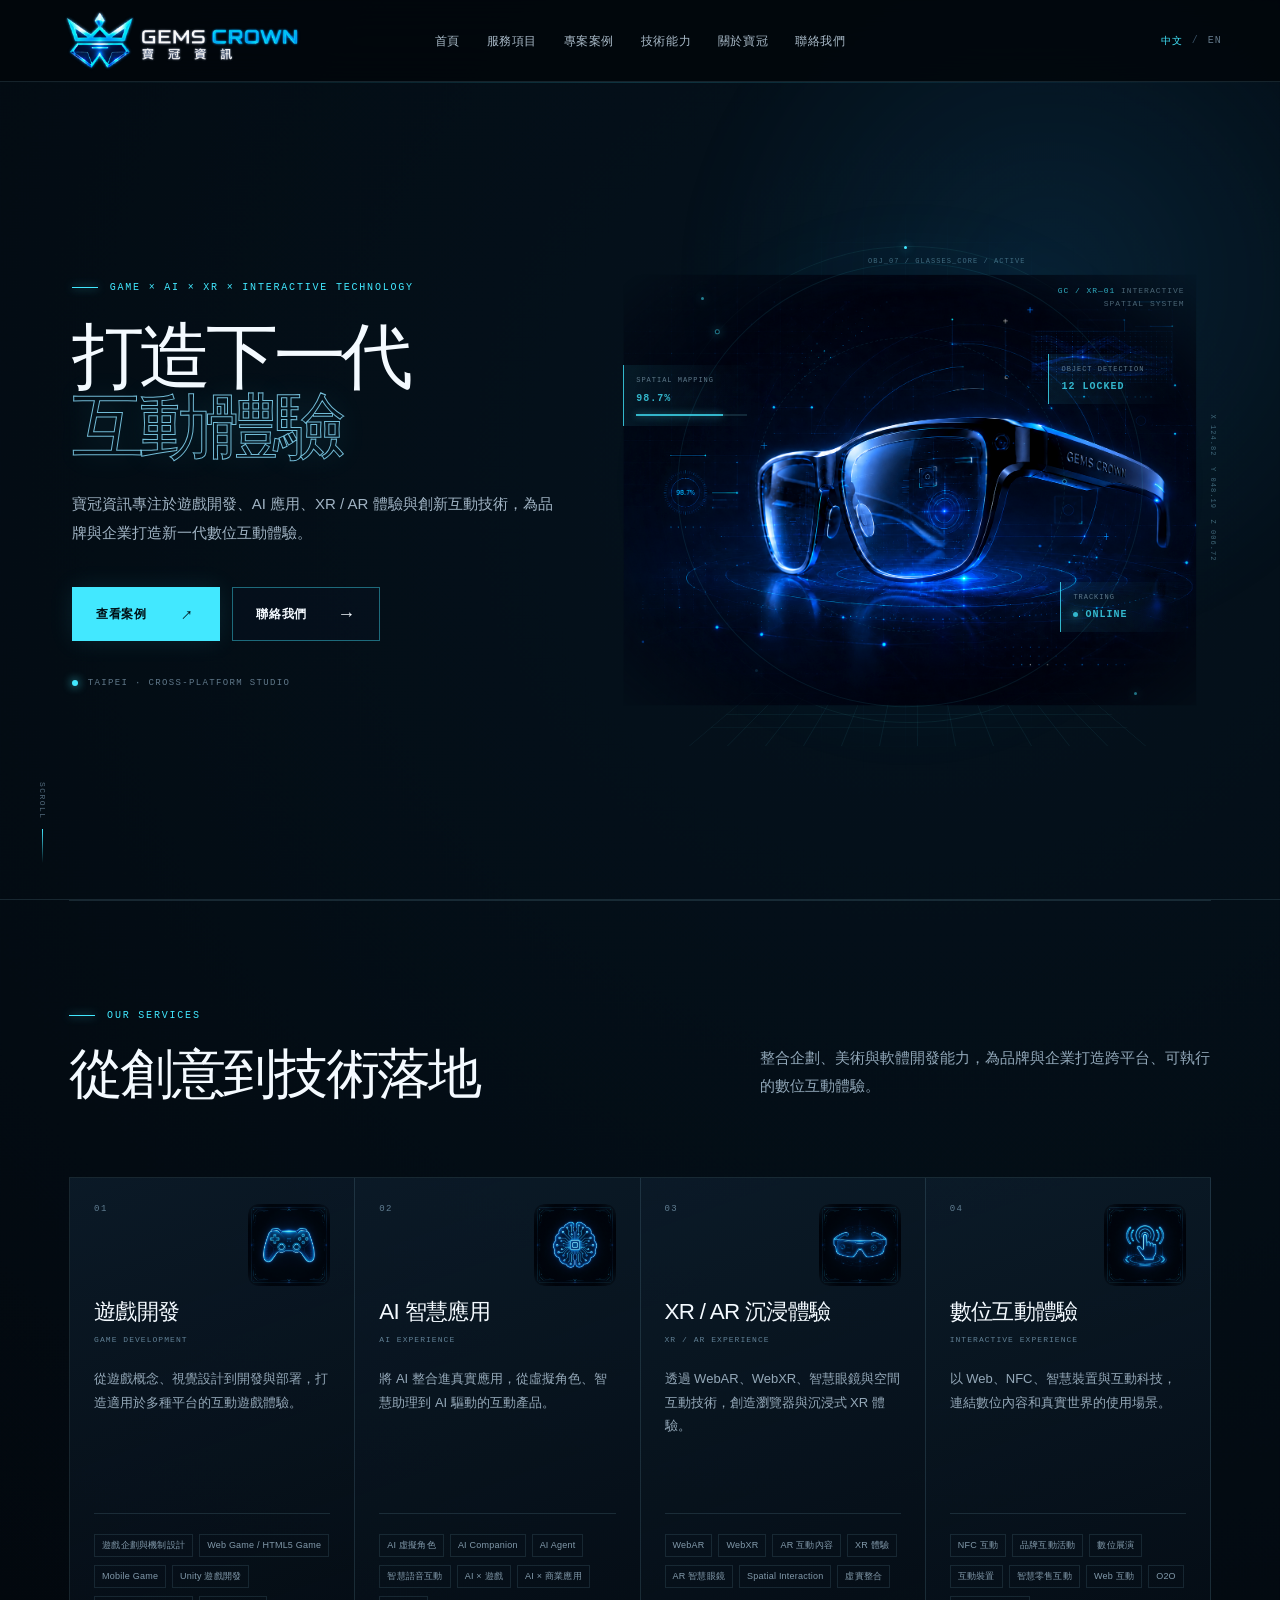
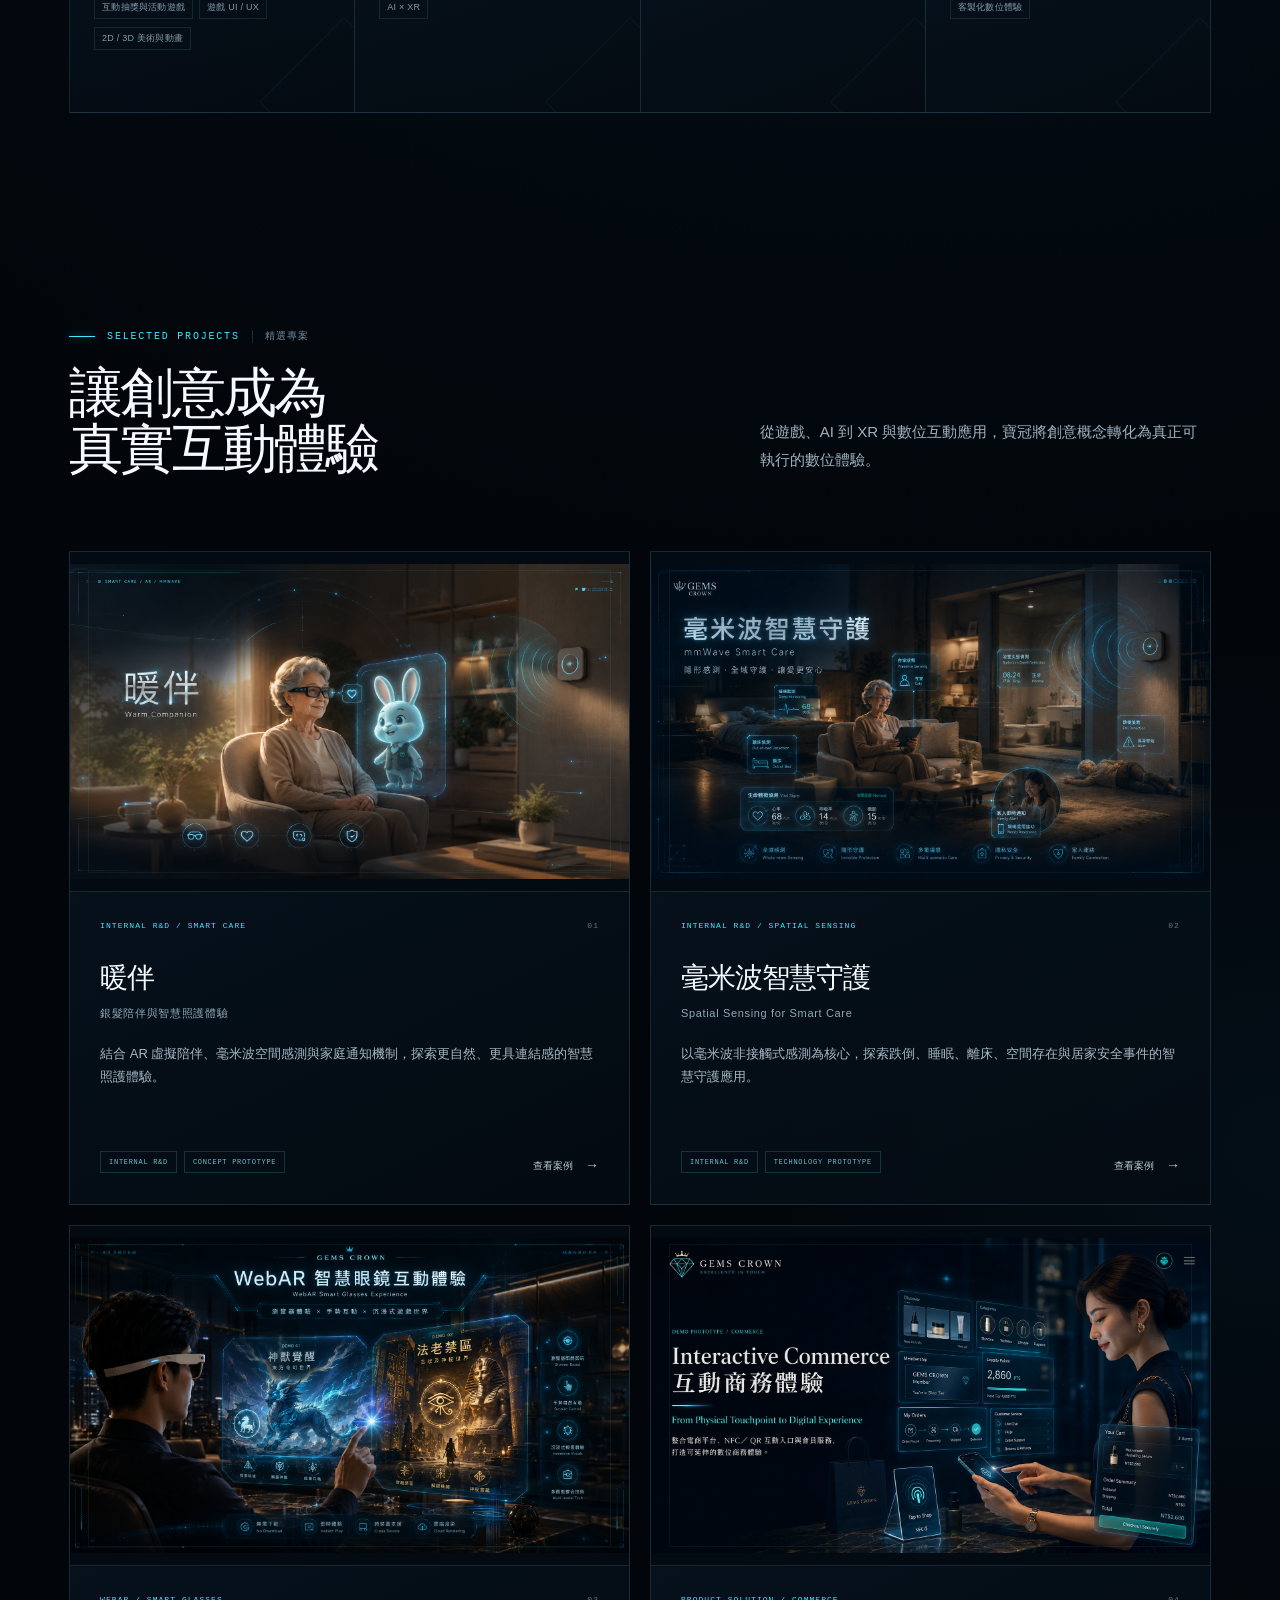
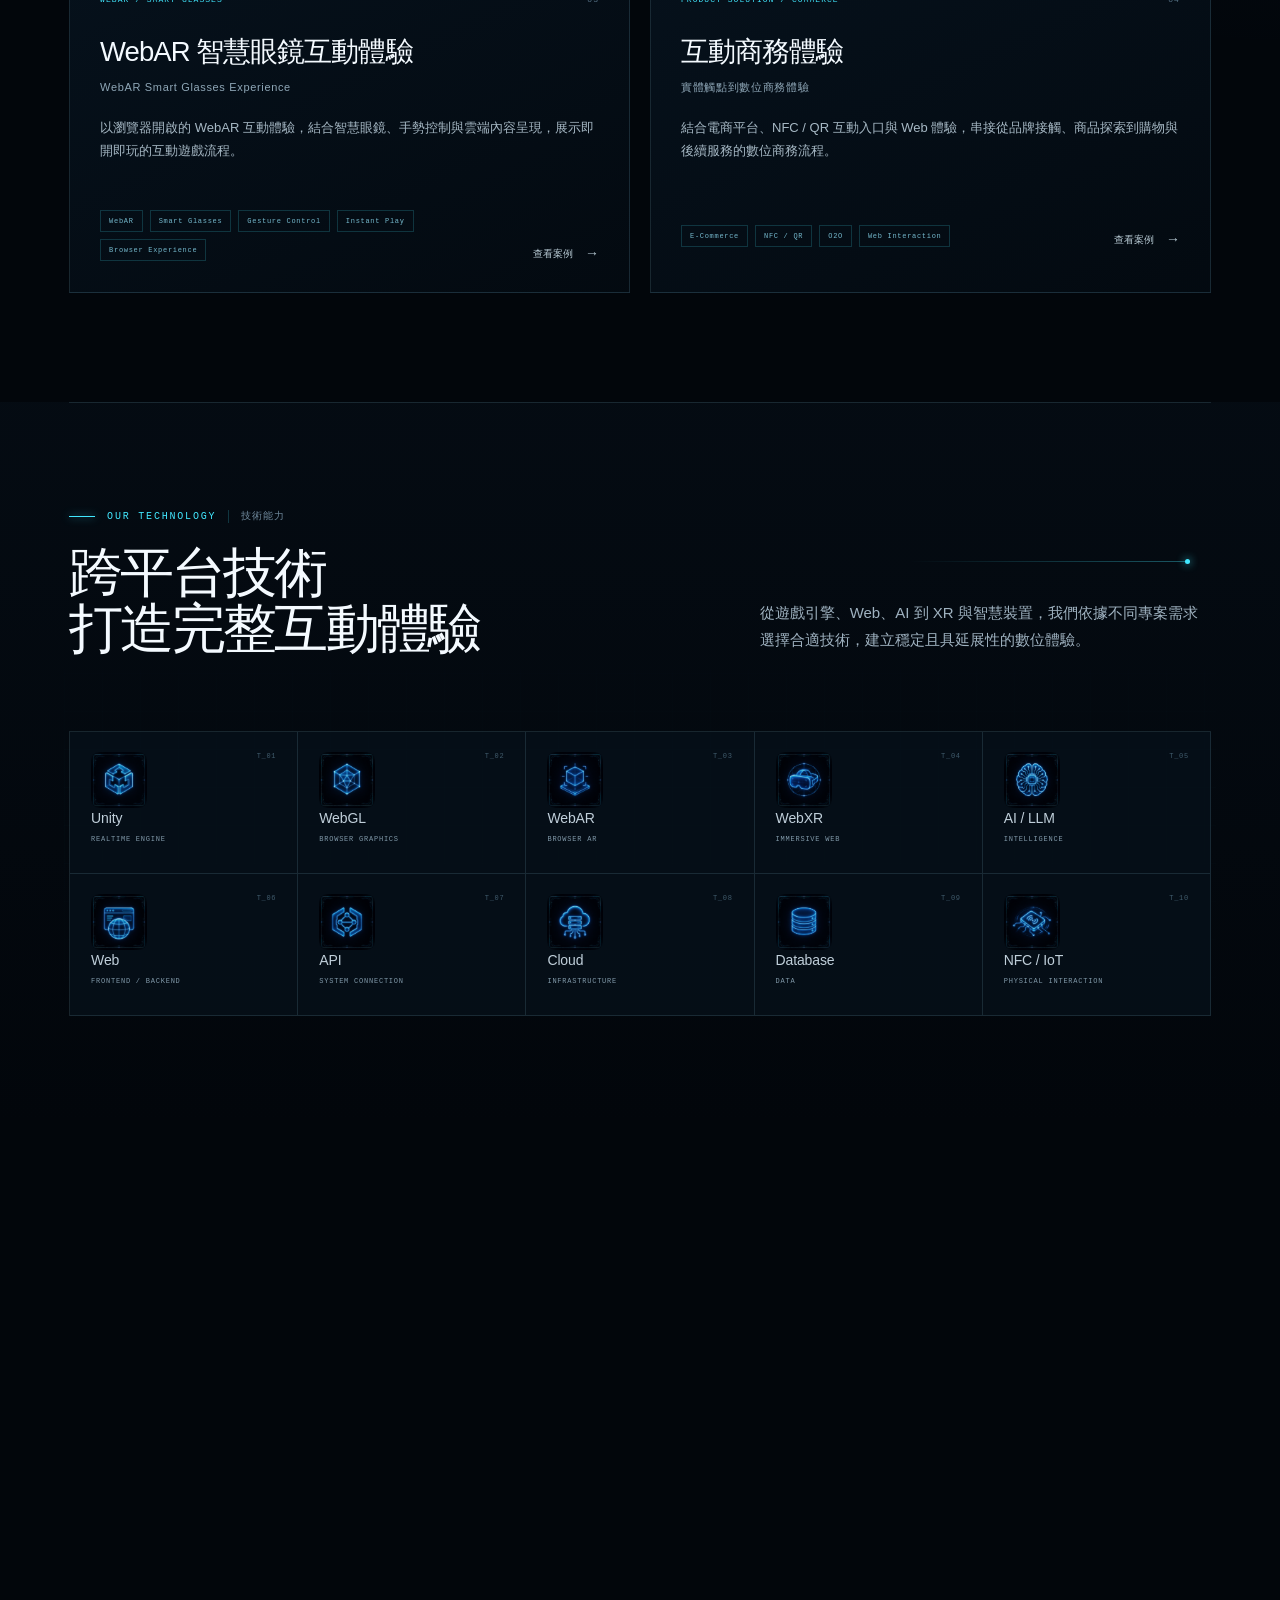
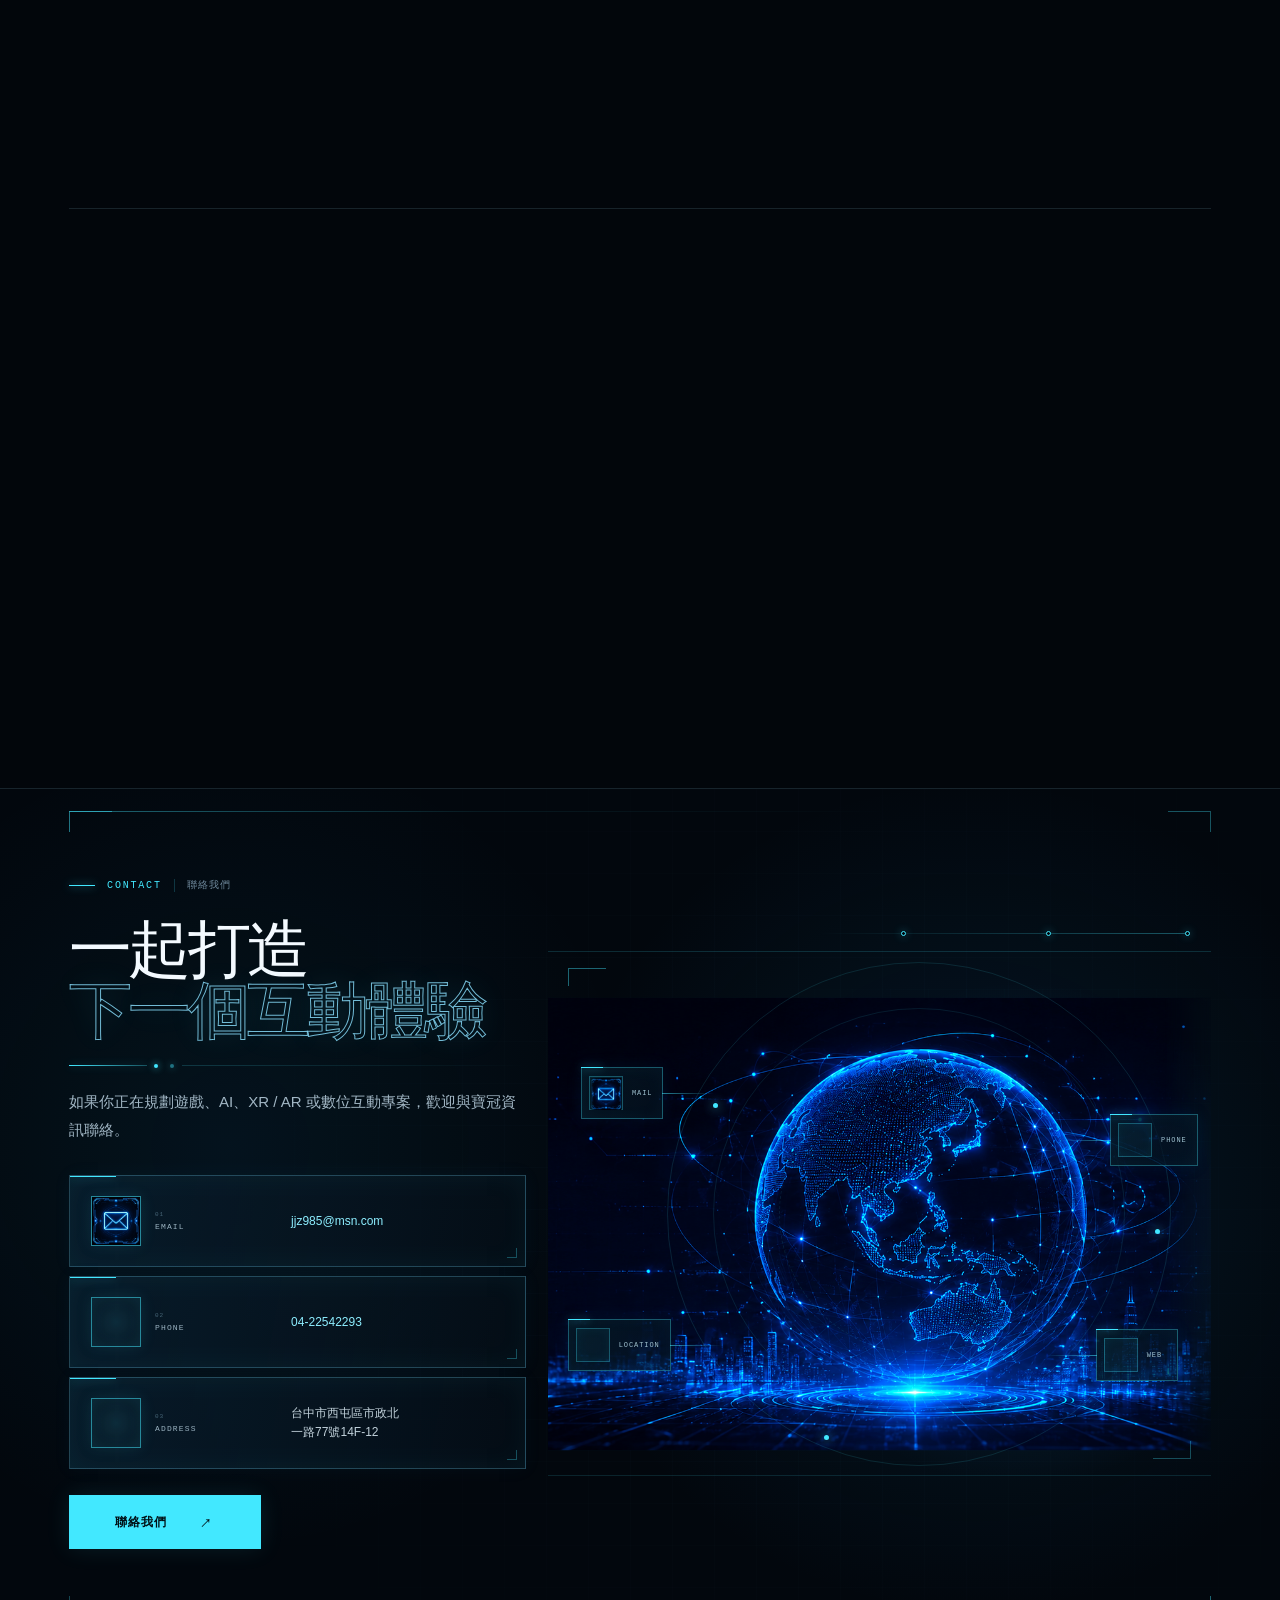
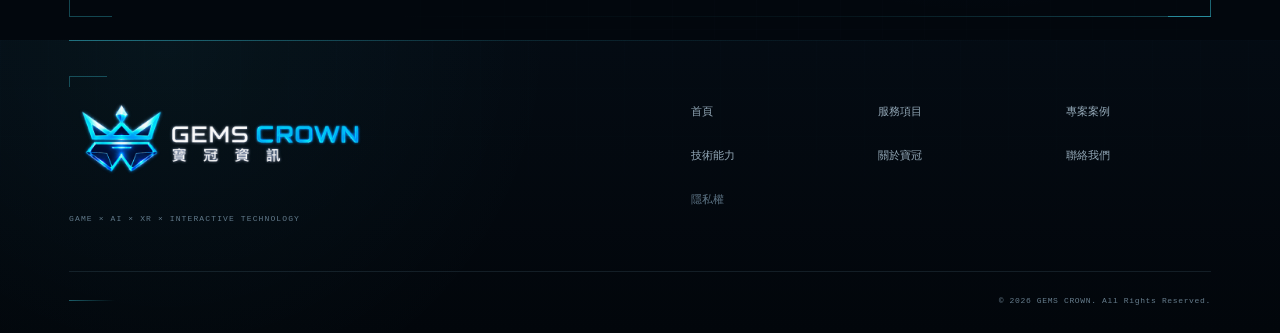
==== commit 611e2e77: "deploy: publish completed project case studies" ====
--- a/index.html
+++ b/index.html
@@ -1 +1 @@
-<!DOCTYPE html><html lang="zh-Hant"><head><meta charSet="utf-8"/><meta name="viewport" content="width=device-width, initial-scale=1"/><link rel="preload" as="image" href="/branding/logo-gemscrown-horizontal.png"/><link rel="preload" as="image" href="/branding/logo-gemscrown-compact.png"/><link rel="preload" as="image" href="/home/hero-xr-glasses.png"/><link rel="preload" as="image" href="/home/contact/contact-global-network.png"/><link rel="stylesheet" href="/_next/static/css/7005e57da7828ac5.css" data-precedence="next"/><link rel="preload" as="script" fetchPriority="low" href="/_next/static/chunks/webpack-df8fdce105740491.js"/><script src="/_next/static/chunks/4bd1b696-92152b0f5947070d.js" async=""></script><script src="/_next/static/chunks/794-7dc7a7b8a3a9b53e.js" async=""></script><script src="/_next/static/chunks/main-app-bc2a342b278fd2b7.js" async=""></script><script src="/_next/static/chunks/591-de41303957d383ed.js" async=""></script><script src="/_next/static/chunks/332-de369ae2e2ffbfed.js" async=""></script><script src="/_next/static/chunks/app/page-f5e1e96eda956cd4.js" async=""></script><title>GEMS CROWN 寶冠資訊 | Game × AI × XR × Interactive Technology</title><meta name="description" content="寶冠資訊 GEMS CROWN 專注於遊戲開發、AI 應用、WebAR、WebXR、XR / AR 體驗與數位互動技術，為品牌與企業打造跨平台互動體驗。"/><meta name="keywords" content="GEMS CROWN,寶冠資訊,Game Development,遊戲開發,AI,AI Application,XR,AR,WebAR,WebXR,Interactive Technology,Digital Experience"/><meta name="robots" content="index, follow"/><link rel="canonical" href="http://localhost:3000/"/><meta property="og:title" content="GEMS CROWN 寶冠資訊 | Game × AI × XR × Interactive Technology"/><meta property="og:description" content="寶冠資訊 GEMS CROWN 專注於遊戲開發、AI 應用、WebAR、WebXR、XR / AR 體驗與數位互動技術，為品牌與企業打造跨平台互動體驗。"/><meta property="og:url" content="http://localhost:3000/"/><meta property="og:site_name" content="GEMS CROWN 寶冠資訊"/><meta property="og:locale" content="zh_TW"/><meta property="og:image" content="http://localhost:3000/og.png"/><meta property="og:image:width" content="1200"/><meta property="og:image:height" content="630"/><meta property="og:image:alt" content="GEMS CROWN 寶冠資訊｜Game × AI × XR technology visual"/><meta property="og:locale:alternate" content="en_US"/><meta property="og:type" content="website"/><meta name="twitter:card" content="summary_large_image"/><meta name="twitter:title" content="GEMS CROWN 寶冠資訊 | Game × AI × XR × Interactive Technology"/><meta name="twitter:description" content="GEMS CROWN specializes in game development, AI applications, WebAR, WebXR, XR / AR experiences, and interactive technologies."/><meta name="twitter:image" content="http://localhost:3000/og.png"/><link rel="icon" href="/icon.png?537429707f81f075" type="image/png" sizes="1536x1024"/><script src="/_next/static/chunks/polyfills-42372ed130431b0a.js" noModule=""></script></head><body><div hidden=""><!--$--><!--/$--></div><div class="site-shell"><a class="skip-link" href="#main-content">跳至主要內容</a><header class="site-header"><a class="brand" href="/" aria-label="GEMS CROWN home"><span class="brand-identity brand-identity-header"><span class="brand-logo-frame brand-logo-horizontal header-logo-horizontal"><img alt="GEMS CROWN 寶冠資訊" width="1536" height="1024" decoding="async" data-nimg="1" style="color:transparent" src="/branding/logo-gemscrown-horizontal.png"/></span><span class="brand-logo-frame brand-logo-compact header-logo-compact"><img alt="GEMS CROWN 寶冠資訊" width="1536" height="1024" decoding="async" data-nimg="1" style="color:transparent" src="/branding/logo-gemscrown-compact.png"/></span></span></a><nav class="desktop-nav" aria-label="主要導覽"><a href="/">首頁</a><a href="#services">服務項目</a><a href="#projects">專案案例</a><a href="#technology">技術能力</a><a href="#about">關於寶冠</a><a href="#contact">聯絡我們</a></nav><div class="header-actions"><div class="language-switch" aria-label="語言"><button class="active" aria-pressed="true">中文</button><span>/</span><button class="" aria-pressed="false">EN</button></div><button class="menu-button " aria-label="開啟選單" aria-expanded="false" aria-controls="mobile-navigation"><span></span><span></span></button></div><div class="mobile-menu " id="mobile-navigation" aria-hidden="true"><div class="mobile-menu-grid" aria-hidden="true"></div><nav aria-label="主要導覽"><a href="/" tabindex="-1"><span>0<!-- -->1</span>首頁<span class="arrow" aria-hidden="true">→</span></a><a href="#services" tabindex="-1"><span>0<!-- -->2</span>服務項目<span class="arrow" aria-hidden="true">→</span></a><a href="#projects" tabindex="-1"><span>0<!-- -->3</span>專案案例<span class="arrow" aria-hidden="true">→</span></a><a href="#technology" tabindex="-1"><span>0<!-- -->4</span>技術能力<span class="arrow" aria-hidden="true">→</span></a><a href="#about" tabindex="-1"><span>0<!-- -->5</span>關於寶冠<span class="arrow" aria-hidden="true">→</span></a><a href="#contact" tabindex="-1"><span>0<!-- -->6</span>聯絡我們<span class="arrow" aria-hidden="true">→</span></a></nav><p>GAME × AI × XR × INTERACTIVE TECHNOLOGY</p></div></header><main id="main-content"><section class="hero section" id="home"><div class="hero-ambient" aria-hidden="true"></div><div class="hero-copy" data-reveal="true"><p class="eyebrow"><span></span>GAME × AI × XR × INTERACTIVE TECHNOLOGY</p><h1>打造下一代<br/><em>互動體驗</em></h1><p class="hero-description">寶冠資訊專注於遊戲開發、AI 應用、XR / AR 體驗與創新互動技術，為品牌與企業打造新一代數位互動體驗。</p><div class="hero-actions"><a class="button button-primary" href="#projects">查看案例<span class="arrow arrow-diagonal" aria-hidden="true">→</span></a><a class="button button-secondary" href="#contact">聯絡我們<span class="arrow" aria-hidden="true">→</span></a></div><div class="studio-status"><i></i><span>TAIPEI · CROSS-PLATFORM STUDIO</span></div></div><div class="hero-visual" aria-hidden="true" data-reveal="true"><div class="hero-grid"></div><div class="hero-depth-grid"></div><span class="particle particle-1"></span><span class="particle particle-2"></span><span class="particle particle-3"></span><span class="particle particle-4"></span><span class="particle particle-5"></span><div class="coordinate coordinate-top">OBJ_07 / GLASSES_CORE / ACTIVE</div><div class="coordinate coordinate-axis">X 124.82  Y 048.19  Z 006.72</div><div class="spatial-scan scan-outer"><i></i></div><div class="spatial-scan scan-inner"><i></i></div><div class="hero-xr-image"><img alt="" width="1446" height="1087" decoding="async" data-nimg="1" style="color:transparent" src="/home/hero-xr-glasses.png"/></div><div class="hud-callout hud-spatial"><span>SPATIAL MAPPING</span><b>98.7%</b><i><em></em></i></div><div class="hud-callout hud-tracking"><span>TRACKING</span><b><i></i>ONLINE</b></div><div class="hud-callout hud-object"><span>OBJECT DETECTION</span><b>12 LOCKED</b></div><div class="visual-system-label"><span>GC / XR—01</span> INTERACTIVE<br/>SPATIAL SYSTEM</div></div><a href="#services" class="scroll-cue" aria-label="探索服務"><span>SCROLL</span><i></i></a></section><section class="section section-bordered services" id="services"><header class="section-heading" data-reveal="true"><p class="eyebrow"><span></span>OUR SERVICES</p><div class="section-heading-row"><h2>從創意到技術落地</h2><p>整合企劃、美術與軟體開發能力，為品牌與企業打造跨平台、可執行的數位互動體驗。</p></div></header><div class="service-grid"><article class="service-card" data-reveal="true" style="--delay:0ms"><div class="card-top"><span class="service-number">0<!-- -->1</span><span class="service-icon"><img alt="遊戲開發服務圖示" loading="lazy" width="1254" height="1254" decoding="async" data-nimg="1" style="color:transparent" src="/home/services/service-game-development.png"/></span></div><h3>遊戲開發</h3><p class="service-secondary-title">Game Development</p><p class="service-description">從遊戲概念、視覺設計到開發與部署，打造適用於多種平台的互動遊戲體驗。</p><ul><li>遊戲企劃與機制設計</li><li>Web Game / HTML5 Game</li><li>Mobile Game</li><li>Unity 遊戲開發</li><li>互動抽獎與活動遊戲</li><li>遊戲 UI / UX</li><li>2D / 3D 美術與動畫</li></ul></article><article class="service-card" data-reveal="true" style="--delay:70ms"><div class="card-top"><span class="service-number">0<!-- -->2</span><span class="service-icon"><img alt="AI 智慧應用服務圖示" loading="lazy" width="1254" height="1254" decoding="async" data-nimg="1" style="color:transparent" src="/home/services/service-ai-experience.png"/></span></div><h3>AI 智慧應用</h3><p class="service-secondary-title">AI Experience</p><p class="service-description">將 AI 整合進真實應用，從虛擬角色、智慧助理到 AI 驅動的互動產品。</p><ul><li>AI 虛擬角色</li><li>AI Companion</li><li>AI Agent</li><li>智慧語音互動</li><li>AI × 遊戲</li><li>AI × 商業應用</li><li>AI × XR</li></ul></article><article class="service-card" data-reveal="true" style="--delay:140ms"><div class="card-top"><span class="service-number">0<!-- -->3</span><span class="service-icon"><img alt="XR / AR 沉浸體驗服務圖示" loading="lazy" width="1254" height="1254" decoding="async" data-nimg="1" style="color:transparent" src="/home/services/service-xr-ar-experience.png"/></span></div><h3>XR / AR 沉浸體驗</h3><p class="service-secondary-title">XR / AR Experience</p><p class="service-description">透過 WebAR、WebXR、智慧眼鏡與空間互動技術，創造瀏覽器與沉浸式 XR 體驗。</p><ul><li>WebAR</li><li>WebXR</li><li>AR 互動內容</li><li>XR 體驗</li><li>AR 智慧眼鏡</li><li>Spatial Interaction</li><li>虛實整合</li></ul></article><article class="service-card" data-reveal="true" style="--delay:210ms"><div class="card-top"><span class="service-number">0<!-- -->4</span><span class="service-icon"><img alt="數位互動體驗服務圖示" loading="lazy" width="1254" height="1254" decoding="async" data-nimg="1" style="color:transparent" src="/home/services/service-interactive-experience.png"/></span></div><h3>數位互動體驗</h3><p class="service-secondary-title">Interactive Experience</p><p class="service-description">以 Web、NFC、智慧裝置與互動科技，連結數位內容和真實世界的使用場景。</p><ul><li>NFC 互動</li><li>品牌互動活動</li><li>數位展演</li><li>互動裝置</li><li>智慧零售互動</li><li>Web 互動</li><li>O2O</li><li>客製化數位體驗</li></ul></article></div></section><section class="section projects" id="projects"><header class="section-heading" data-reveal="true"><p class="eyebrow"><span></span>SELECTED PROJECTS<strong>精選專案</strong></p><div class="section-heading-row"><h2><span>讓創意成為<br/></span><span>真實互動體驗</span></h2><p>從遊戲、AI 到 XR 與數位互動應用，寶冠將創意概念轉化為真正可執行的數位體驗。</p></div></header><div class="projects-grid"><article class="project-card" data-reveal="true" style="--delay:0ms"><div class="project-visual project-image-visual"><img alt="暖伴 AR 陪伴與智慧照護概念展示" loading="lazy" decoding="async" data-nimg="fill" style="position:absolute;height:100%;width:100%;left:0;top:0;right:0;bottom:0;color:transparent" src="/projects/warm-companion/hero.png"/></div><div class="project-content"><div class="project-meta"><span>INTERNAL R&amp;D / SMART CARE</span><small>0<!-- -->1</small></div><h3>暖伴</h3><p class="project-secondary-title">銀髮陪伴與智慧照護體驗</p><p class="project-description">結合 AR 虛擬陪伴、毫米波空間感測與家庭通知機制，探索更自然、更具連結感的智慧照護體驗。</p><div class="project-footer"><div class="tag-row"><span>INTERNAL R&amp;D</span><span>CONCEPT PROTOTYPE</span></div><a class="project-detail" aria-label="查看案例: 暖伴" href="/projects/warm-companion/">查看案例<span class="arrow" aria-hidden="true">→</span></a></div></div></article><article class="project-card" data-reveal="true" style="--delay:80ms"><div class="project-visual project-image-visual"><img alt="毫米波智慧守護居家空間感測與安全照護概念展示" loading="lazy" decoding="async" data-nimg="fill" style="position:absolute;height:100%;width:100%;left:0;top:0;right:0;bottom:0;color:transparent" src="/projects/mmwave-smart-care/hero.png"/></div><div class="project-content"><div class="project-meta"><span>INTERNAL R&amp;D / SPATIAL SENSING</span><small>0<!-- -->2</small></div><h3>毫米波智慧守護</h3><p class="project-secondary-title">Spatial Sensing for Smart Care</p><p class="project-description">以毫米波非接觸式感測為核心，探索跌倒、睡眠、離床、空間存在與居家安全事件的智慧守護應用。</p><div class="project-footer"><div class="tag-row"><span>INTERNAL R&amp;D</span><span>TECHNOLOGY PROTOTYPE</span></div><a class="project-detail" aria-label="查看案例: 毫米波智慧守護" href="/projects/mmwave-smart-care/">查看案例<span class="arrow" aria-hidden="true">→</span></a></div></div></article><article class="project-card" data-reveal="true" style="--delay:160ms"><div class="project-visual project-image-visual"><img alt="WebAR 智慧眼鏡、手勢控制與互動遊戲展示概念" loading="lazy" decoding="async" data-nimg="fill" style="position:absolute;height:100%;width:100%;left:0;top:0;right:0;bottom:0;color:transparent" src="/projects/webar-smart-glasses/hero.png"/></div><div class="project-content"><div class="project-meta"><span>WEBAR / SMART GLASSES</span><small>0<!-- -->3</small></div><h3>WebAR 智慧眼鏡互動體驗</h3><p class="project-secondary-title">WebAR Smart Glasses Experience</p><p class="project-description">以瀏覽器開啟的 WebAR 互動體驗，結合智慧眼鏡、手勢控制與雲端內容呈現，展示即開即玩的互動遊戲流程。</p><div class="project-footer"><div class="tag-row"><span>WebAR</span><span>Smart Glasses</span><span>Gesture Control</span><span>Instant Play</span><span>Browser Experience</span></div><a class="project-detail" aria-label="查看案例: WebAR 智慧眼鏡互動體驗" href="/projects/webar-smart-glasses/">查看案例<span class="arrow" aria-hidden="true">→</span></a></div></div></article><article class="project-card" data-reveal="true" style="--delay:240ms"><div class="project-visual project-image-visual"><img alt="Interactive Commerce 實體觸點與數位商務互動概念" loading="lazy" decoding="async" data-nimg="fill" style="position:absolute;height:100%;width:100%;left:0;top:0;right:0;bottom:0;color:transparent" src="/projects/interactive-commerce/interactive-commerce-overview.png"/></div><div class="project-content"><div class="project-meta"><span>PRODUCT SOLUTION / COMMERCE</span><small>0<!-- -->4</small></div><h3>互動商務體驗</h3><p class="project-secondary-title">實體觸點到數位商務體驗</p><p class="project-description">結合電商平台、NFC / QR 互動入口與 Web 體驗，串接從品牌接觸、商品探索到購物與後續服務的數位商務流程。</p><div class="project-footer"><div class="tag-row"><span>E-Commerce</span><span>NFC / QR</span><span>O2O</span><span>Web Interaction</span></div><a class="project-detail" aria-label="查看案例: 互動商務體驗" href="/projects/interactive-commerce/">查看案例<span class="arrow" aria-hidden="true">→</span></a></div></div></article></div></section><section class="section technology section-bordered" id="technology"><div class="technology-data-line" aria-hidden="true"></div><header class="section-heading" data-reveal="true"><p class="eyebrow"><span></span>OUR TECHNOLOGY<strong>技術能力</strong></p><div class="section-heading-row"><h2><span>跨平台技術<br/></span><span>打造完整互動體驗</span></h2><p>從遊戲引擎、Web、AI 到 XR 與智慧裝置，我們依據不同專案需求選擇合適技術，建立穩定且具延展性的數位體驗。</p></div></header><div class="tech-grid" data-reveal="true"><div class="tech-item" style="--tech-index:0"><span class="tech-scan" aria-hidden="true"></span><div class="tech-item-top"><span class="tech-icon" aria-hidden="true"><img alt="" loading="lazy" width="1254" height="1254" decoding="async" data-nimg="1" style="color:transparent" src="/home/technology/technology-unity.png"/></span><span class="tech-index">T_<!-- -->01</span></div><div class="tech-copy"><b>Unity</b><p>REALTIME ENGINE</p></div></div><div class="tech-item" style="--tech-index:1"><span class="tech-scan" aria-hidden="true"></span><div class="tech-item-top"><span class="tech-icon" aria-hidden="true"><img alt="" loading="lazy" width="1254" height="1254" decoding="async" data-nimg="1" style="color:transparent" src="/home/technology/technology-webgl.png"/></span><span class="tech-index">T_<!-- -->02</span></div><div class="tech-copy"><b>WebGL</b><p>BROWSER GRAPHICS</p></div></div><div class="tech-item" style="--tech-index:2"><span class="tech-scan" aria-hidden="true"></span><div class="tech-item-top"><span class="tech-icon" aria-hidden="true"><img alt="" loading="lazy" width="1254" height="1254" decoding="async" data-nimg="1" style="color:transparent" src="/home/technology/technology-webar.png"/></span><span class="tech-index">T_<!-- -->03</span></div><div class="tech-copy"><b>WebAR</b><p>BROWSER AR</p></div></div><div class="tech-item" style="--tech-index:3"><span class="tech-scan" aria-hidden="true"></span><div class="tech-item-top"><span class="tech-icon" aria-hidden="true"><img alt="" loading="lazy" width="1254" height="1254" decoding="async" data-nimg="1" style="color:transparent" src="/home/technology/technology-webxr.png"/></span><span class="tech-index">T_<!-- -->04</span></div><div class="tech-copy"><b>WebXR</b><p>IMMERSIVE WEB</p></div></div><div class="tech-item" style="--tech-index:4"><span class="tech-scan" aria-hidden="true"></span><div class="tech-item-top"><span class="tech-icon" aria-hidden="true"><img alt="" loading="lazy" width="1254" height="1254" decoding="async" data-nimg="1" style="color:transparent" src="/home/technology/technology-ai-llm.png"/></span><span class="tech-index">T_<!-- -->05</span></div><div class="tech-copy"><b>AI / LLM</b><p>INTELLIGENCE</p></div></div><div class="tech-item" style="--tech-index:5"><span class="tech-scan" aria-hidden="true"></span><div class="tech-item-top"><span class="tech-icon" aria-hidden="true"><img alt="" loading="lazy" width="1254" height="1254" decoding="async" data-nimg="1" style="color:transparent" src="/home/technology/technology-web.png"/></span><span class="tech-index">T_<!-- -->06</span></div><div class="tech-copy"><b>Web</b><p>FRONTEND / BACKEND</p></div></div><div class="tech-item" style="--tech-index:6"><span class="tech-scan" aria-hidden="true"></span><div class="tech-item-top"><span class="tech-icon" aria-hidden="true"><img alt="" loading="lazy" width="1254" height="1254" decoding="async" data-nimg="1" style="color:transparent" src="/home/technology/technology-api.png"/></span><span class="tech-index">T_<!-- -->07</span></div><div class="tech-copy"><b>API</b><p>SYSTEM CONNECTION</p></div></div><div class="tech-item" style="--tech-index:7"><span class="tech-scan" aria-hidden="true"></span><div class="tech-item-top"><span class="tech-icon" aria-hidden="true"><img alt="" loading="lazy" width="1254" height="1254" decoding="async" data-nimg="1" style="color:transparent" src="/home/technology/technology-cloud.png"/></span><span class="tech-index">T_<!-- -->08</span></div><div class="tech-copy"><b>Cloud</b><p>INFRASTRUCTURE</p></div></div><div class="tech-item" style="--tech-index:8"><span class="tech-scan" aria-hidden="true"></span><div class="tech-item-top"><span class="tech-icon" aria-hidden="true"><img alt="" loading="lazy" width="1254" height="1254" decoding="async" data-nimg="1" style="color:transparent" src="/home/technology/technology-database.png"/></span><span class="tech-index">T_<!-- -->09</span></div><div class="tech-copy"><b>Database</b><p>DATA</p></div></div><div class="tech-item" style="--tech-index:9"><span class="tech-scan" aria-hidden="true"></span><div class="tech-item-top"><span class="tech-icon" aria-hidden="true"><img alt="" loading="lazy" width="1254" height="1254" decoding="async" data-nimg="1" style="color:transparent" src="/home/technology/technology-nfc-iot.png"/></span><span class="tech-index">T_<!-- -->10</span></div><div class="tech-copy"><b>NFC / IoT</b><p>PHYSICAL INTERACTION</p></div></div></div></section><section class="section process" id="process"><header class="section-heading" data-reveal="true"><p class="eyebrow"><span></span>OUR PROCESS<strong>合作流程</strong></p><div class="section-heading-row"><h2><span>從想法到上線<br/></span><span>讓創意真正落地</span></h2><p>我們以清楚的開發流程，讓企劃、設計、技術與測試在同一個方向前進。</p></div></header><ol class="process-line" data-reveal="true"><li class="process-step"><div class="process-node"><i></i><span>0<!-- -->1</span></div><span class="process-icon" aria-hidden="true"><img alt="" loading="lazy" width="360" height="360" decoding="async" data-nimg="1" style="color:transparent" src="/home/process/process-discover.png"/></span><h3>Discover</h3><p class="process-subtitle">需求討論</p><p class="process-description">了解需求、目標、使用情境與技術條件。</p></li><li class="process-step"><div class="process-node"><i></i><span>0<!-- -->2</span></div><span class="process-icon" aria-hidden="true"><img alt="" loading="lazy" width="360" height="360" decoding="async" data-nimg="1" style="color:transparent" src="/home/process/process-design.png"/></span><h3>Design</h3><p class="process-subtitle">企劃設計</p><p class="process-description">定義流程、功能、遊戲機制與互動方式。</p></li><li class="process-step"><div class="process-node"><i></i><span>0<!-- -->3</span></div><span class="process-icon" aria-hidden="true"><img alt="" loading="lazy" width="360" height="360" decoding="async" data-nimg="1" style="color:transparent" src="/home/process/process-visual.png"/></span><h3>Visual</h3><p class="process-subtitle">視覺設計</p><p class="process-description">建立 UI、角色、美術與整體視覺方向。</p></li><li class="process-step"><div class="process-node"><i></i><span>0<!-- -->4</span></div><span class="process-icon" aria-hidden="true"><img alt="" loading="lazy" width="360" height="360" decoding="async" data-nimg="1" style="color:transparent" src="/home/process/process-develop.png"/></span><h3>Develop</h3><p class="process-subtitle">系統開發</p><p class="process-description">進行前端、後端、遊戲與互動功能開發。</p></li><li class="process-step"><div class="process-node"><i></i><span>0<!-- -->5</span></div><span class="process-icon" aria-hidden="true"><img alt="" loading="lazy" width="360" height="360" decoding="async" data-nimg="1" style="color:transparent" src="/home/process/process-test.png"/></span><h3>Test</h3><p class="process-subtitle">測試驗證</p><p class="process-description">進行功能、裝置、效能與使用體驗測試。</p></li><li class="process-step"><div class="process-node"><i></i><span>0<!-- -->6</span></div><span class="process-icon" aria-hidden="true"><img alt="" loading="lazy" width="360" height="360" decoding="async" data-nimg="1" style="color:transparent" src="/home/process/process-launch.png"/></span><h3>Launch</h3><p class="process-subtitle">上線支援</p><p class="process-description">完成部署、上線與後續技術支援。</p></li></ol></section><section class="section about section-bordered" id="about"><div class="about-copy" data-reveal="true"><p class="eyebrow"><span></span>ABOUT GEMS CROWN<strong>關於寶冠</strong></p><h2><span>創意 × 技術<br/></span><span>打造真正能落地的互動體驗</span></h2><div class="about-body"><p>寶冠資訊專注於遊戲、AI、XR / AR 與數位互動技術，整合創意企劃、視覺設計與軟體開發能力，協助品牌與企業將創意概念轉化為真正可執行的數位體驗。</p><p>我們從需求分析、企劃設計、視覺製作到程式開發與系統整合，依據不同專案需求選擇合適的技術與平台，打造兼具創意、穩定性與延展性的互動應用。</p></div></div><div class="about-visual" aria-hidden="true" data-reveal="true"><div class="about-grid"></div><div class="about-panel-frame"><i></i><i></i><i></i><i></i></div><div class="about-radar"></div><div class="about-core-lines"><i></i><i></i><i></i><i></i></div><div class="crown-system"><span class="about-core-ring"></span><span class="brand-logo-frame brand-logo-icon about-brand-icon"><img alt="GEMS CROWN 寶冠資訊" loading="lazy" width="1536" height="1024" decoding="async" data-nimg="1" style="color:transparent" src="/branding/logo-gemscrown-icon.png"/></span></div><ul class="about-capabilities"><li class="about-capability-node about-node-1"><span class="about-capability-icon"><img alt="" loading="lazy" width="1254" height="1254" decoding="async" data-nimg="1" style="color:transparent" src="/home/about/about-game-icon.png"/></span><span class="about-capability-copy"><i>01</i><b>GAME</b></span></li><li class="about-capability-node about-node-2"><span class="about-capability-icon"><img alt="" loading="lazy" width="1254" height="1254" decoding="async" data-nimg="1" style="color:transparent" src="/home/about/about-ai-icon.png"/></span><span class="about-capability-copy"><i>02</i><b>AI</b></span></li><li class="about-capability-node about-node-3"><span class="about-capability-icon"><img alt="" loading="lazy" width="1254" height="1254" decoding="async" data-nimg="1" style="color:transparent" src="/home/about/about-xr-icon.png"/></span><span class="about-capability-copy"><i>03</i><b>XR</b></span></li><li class="about-capability-node about-node-4"><span class="about-capability-icon"><img alt="" loading="lazy" width="1254" height="1254" decoding="async" data-nimg="1" style="color:transparent" src="/home/about/about-interactive-icon.png"/></span><span class="about-capability-copy"><i>04</i><b>INTERACTIVE</b></span></li></ul><div class="about-axis axis-x">X / INTERACTION</div><div class="about-axis axis-y">Y / INTELLIGENCE</div><div class="about-index">TAIPEI / TW<br/>SYSTEM 00—GC</div></div></section><section class="contact section" id="contact"><div class="contact-grid" aria-hidden="true"></div><div class="contact-frame" aria-hidden="true"><i></i><i></i><i></i><i></i></div><div class="contact-signal" aria-hidden="true"><i></i><i></i><i></i></div><div class="contact-content"><div class="contact-inner"><p class="eyebrow"><span></span>CONTACT<strong>聯絡我們</strong></p><h2>一起打造<br/><em>下一個互動體驗</em></h2><div class="contact-heading-rule" aria-hidden="true"><i></i><i></i></div><p class="contact-body">如果你正在規劃遊戲、AI、XR / AR 或數位互動專案，歡迎與寶冠資訊聯絡。</p></div><dl class="contact-details"><div><dt><span class="contact-icon" aria-hidden="true"><img alt="" loading="lazy" width="1254" height="1254" decoding="async" data-nimg="1" style="color:transparent" src="/home/contact/contact-icon-email.png"/></span><span><small>0<!-- -->1</small>Email</span></dt><dd><a href="mailto:jjz985@msn.com">jjz985@msn.com</a></dd></div><div><dt><span class="contact-icon" aria-hidden="true"><img alt="" loading="lazy" width="1254" height="1254" decoding="async" data-nimg="1" style="color:transparent" src="/home/contact/contact-icon-phone.png"/></span><span><small>0<!-- -->2</small>Phone</span></dt><dd><a href="tel:0422542293">04-22542293</a></dd></div><div><dt><span class="contact-icon" aria-hidden="true"><img alt="" loading="lazy" width="1254" height="1254" decoding="async" data-nimg="1" style="color:transparent" src="/home/contact/contact-icon-location.png"/></span><span><small>0<!-- -->3</small>Address</span></dt><dd><span>台中市西屯區市政北一路77號14F-12</span></dd></div></dl><a class="button button-primary contact-button" href="mailto:jjz985@msn.com">聯絡我們<span class="arrow arrow-diagonal" aria-hidden="true">→</span></a></div><div class="contact-global-visual" aria-hidden="true"><div class="contact-globe-grid"></div><img alt="" loading="eager" width="2172" height="724" decoding="async" data-nimg="1" style="color:transparent" src="/home/contact/contact-global-network.png"/><div class="contact-globe-orbit"><i></i><i></i><i></i></div><div class="contact-globe-nodes"><span class="contact-globe-node globe-node-mail"><i class="contact-node-icon"><img alt="" loading="lazy" width="1254" height="1254" decoding="async" data-nimg="1" style="color:transparent" src="/home/contact/contact-icon-email.png"/></i><b>MAIL</b></span><span class="contact-globe-node globe-node-phone"><i class="contact-node-icon"><img alt="" loading="lazy" width="1254" height="1254" decoding="async" data-nimg="1" style="color:transparent" src="/home/contact/contact-icon-phone.png"/></i><b>PHONE</b></span><span class="contact-globe-node globe-node-location"><i class="contact-node-icon"><img alt="" loading="lazy" width="1254" height="1254" decoding="async" data-nimg="1" style="color:transparent" src="/home/contact/contact-icon-location.png"/></i><b>LOCATION</b></span><span class="contact-globe-node globe-node-web"><i class="contact-node-icon"><img alt="" loading="lazy" width="1254" height="1254" decoding="async" data-nimg="1" style="color:transparent" src="/home/contact/contact-icon-web.png"/></i><b>WEB</b></span></div><div class="contact-globe-corners"><i></i><i></i></div></div></section></main><footer class="site-footer"><div class="footer-brand"><a class="brand" href="/"><span class="brand-identity brand-identity-footer"><span class="brand-logo-frame brand-logo-horizontal"><img alt="GEMS CROWN 寶冠資訊" loading="lazy" width="1536" height="1024" decoding="async" data-nimg="1" style="color:transparent" src="/branding/logo-gemscrown-horizontal.png"/></span></span></a><p>Game × AI × XR × Interactive Technology</p></div><nav class="footer-nav" aria-label="頁尾導覽"><a href="/">首頁</a><a href="#services">服務項目</a><a href="#projects">專案案例</a><a href="#technology">技術能力</a><a href="#about">關於寶冠</a><a href="#contact">聯絡我們</a><span class="footer-privacy" aria-disabled="true">隱私權</span></nav><div class="footer-bottom"><p>© <!-- -->2026<!-- --> GEMS CROWN. <!-- -->All Rights Reserved.</p></div></footer></div><!--$--><!--/$--><script src="/_next/static/chunks/webpack-df8fdce105740491.js" id="_R_" async=""></script><script>(self.__next_f=self.__next_f||[]).push([0])</script><script>self.__next_f.push([1,"1:\"$Sreact.fragment\"\n2:I[7121,[],\"\"]\n3:I[4581,[],\"\"]\n4:I[9306,[\"591\",\"static/chunks/591-de41303957d383ed.js\",\"332\",\"static/chunks/332-de369ae2e2ffbfed.js\",\"974\",\"static/chunks/app/page-f5e1e96eda956cd4.js\"],\"default\"]\n5:I[484,[],\"OutletBoundary\"]\n6:\"$Sreact.suspense\"\n8:I[484,[],\"ViewportBoundary\"]\na:I[484,[],\"MetadataBoundary\"]\nc:I[7123,[],\"default\",1]\n:HL[\"/_next/static/css/7005e57da7828ac5.css\",\"style\"]\n0:{\"P\":null,\"c\":[\"\",\"\"],\"q\":\"\",\"i\":false,\"f\":[[[\"\",{\"children\":[\"__PAGE__\",{},\"$undefined\",\"$undefined\",4608]},\"$undefined\",\"$undefined\",4624],[[\"$\",\"$1\",\"c\",{\"children\":[[[\"$\",\"link\",\"0\",{\"rel\":\"stylesheet\",\"href\":\"/_next/static/css/7005e57da7828ac5.css\",\"precedence\":\"next\",\"crossOrigin\":\"$undefined\",\"nonce\":\"$undefined\"}]],[\"$\",\"html\",null,{\"lang\":\"zh-Hant\",\"children\":[\"$\",\"body\",null,{\"children\":[\"$\",\"$L2\",null,{\"parallelRouterKey\":\"children\",\"error\":\"$undefined\",\"errorStyles\":\"$undefined\",\"errorScripts\":\"$undefined\",\"template\":[\"$\",\"$L3\",null,{}],\"templateStyles\":\"$undefined\",\"templateScripts\":\"$undefined\",\"notFound\":[[[\"$\",\"title\",null,{\"children\":\"404: This page could not be found.\"}],[\"$\",\"div\",null,{\"style\":{\"fontFamily\":\"system-ui,\\\"Segoe UI\\\",Roboto,Helvetica,Arial,sans-serif,\\\"Apple Color Emoji\\\",\\\"Segoe UI Emoji\\\"\",\"height\":\"100vh\",\"textAlign\":\"center\",\"display\":\"flex\",\"flexDirection\":\"column\",\"alignItems\":\"center\",\"justifyContent\":\"center\"},\"children\":[\"$\",\"div\",null,{\"children\":[[\"$\",\"style\",null,{\"dangerouslySetInnerHTML\":{\"__html\":\"body{color:#000;background:#fff;margin:0}.next-error-h1{border-right:1px solid rgba(0,0,0,.3)}@media (prefers-color-scheme:dark){body{color:#fff;background:#000}.next-error-h1{border-right:1px solid rgba(255,255,255,.3)}}\"}}],[\"$\",\"h1\",null,{\"className\":\"next-error-h1\",\"style\":{\"display\":\"inline-block\",\"margin\":\"0 20px 0 0\",\"padding\":\"0 23px 0 0\",\"fontSize\":24,\"fontWeight\":500,\"verticalAlign\":\"top\",\"lineHeight\":\"49px\"},\"children\":404}],[\"$\",\"div\",null,{\"style\":{\"display\":\"inline-block\"},\"children\":[\"$\",\"h2\",null,{\"style\":{\"fontSize\":14,\"fontWeight\":400,\"lineHeight\":\"49px\",\"margin\":0},\"children\":\"This page could not be found.\"}]}]]}]}]],[]],\"forbidden\":\"$undefined\",\"unauthorized\":\"$undefined\"}]}]}]]}],{\"children\":[[\"$\",\"$1\",\"c\",{\"children\":[[\"$\",\"$L4\",null,{}],null,[\"$\",\"$L5\",null,{\"children\":[\"$\",\"$6\",null,{\"name\":\"Next.MetadataOutlet\",\"children\":\"$@7\"}]}]]}],{},null,false,null]},null,false,null],[\"$\",\"$1\",\"h\",{\"children\":[null,[\"$\",\"$L8\",null,{\"children\":\"$L9\"}],[\"$\",\"div\",null,{\"hidden\":true,\"children\":[\"$\",\"$La\",null,{\"children\":[\"$\",\"$6\",null,{\"name\":\"Next.Metadata\",\"children\":\"$Lb\"}]}]}],null]}],false]],\"m\":\"$undefined\",\"G\":[\"$c\",[]],\"S\":true,\"h\":null,\"r\":\"$undefined\",\"s\":\"$undefined\",\"a\":\"$undefined\",\"l\":\"$undefined\",\"p\":\"$undefined\",\"d\":\"$undefined\",\"b\":\"sWT2AH4Jh7ya82Y3LM5Hd\"}\n9:[[\"$\",\"meta\",\"0\",{\"charSet\":\"utf-8\"}],[\"$\",\"meta\",\"1\",{\"name\":\"viewport\",\"content\":\"width=device-width, initial-scale=1\"}]]\nd:I[6869,[],\"IconMark\"]\n7:null\nb:[[\"$\",\"title\",\"0\",{\"children\":\"GEMS CROWN 寶冠資訊 | Game × AI × XR × Interactive Technology\"}],[\"$\",\"meta\",\"1\",{\"name\":\"description\",\"content\":\"寶冠資訊 GEMS CROWN 專注於遊戲開發、AI 應用、WebAR、WebXR、XR / AR 體驗與數位互動技術，為品牌與企業打造跨平台互動體驗。\"}],[\"$\",\"meta\",\"2\",{\"name\":\"keywords\",\"content\":\"GEMS CROWN,寶冠資訊,Game Development,遊戲開發,AI,AI Application,XR,AR,WebAR,WebXR,Interactive Technology,Digital Experience\"}],[\"$\",\"meta\",\"3\",{\"name\":\"robots\",\"content\":\"index, follow\"}],[\"$\",\"link\",\"4\",{\"rel\":\"canonical\",\"href\":\"http://localhost:3000/\"}],[\"$\",\"meta\",\"5\",{\"property\":\"og:title\",\"content\":\"GEMS CROWN 寶冠資訊 | Game × AI × XR × Interactive Technology\"}],[\"$\",\"meta\",\"6\",{\"property\":\"og:description\",\"content\":\"寶冠資訊 GEMS CROWN 專注於遊戲開發、AI 應用、WebAR、WebXR、XR / AR 體驗與數位互動技術，為品牌與企業打造跨平台互動體驗。\"}],[\"$\",\"meta\",\"7\",{\"property\":\"og:url\",\"content\":\"http://localhost:3000/\"}],[\"$\",\"meta\",\"8\",{\"property\":\"og:site_name\",\"content\":\"GEMS CROWN 寶冠資訊\"}],[\"$\",\"meta\",\"9\",{\"property\":\"og:locale\",\"content\":\"zh_TW\"}],[\"$\",\"meta\",\"10\",{\"property\":\"og:image\",\"content\":\"http://localhost:3000/og.png\"}],[\"$\",\"meta\",\"11\",{\"property\":\"og:image:width\",\"content\":\"1200\"}],[\"$\",\"meta\",\"12\",{\"property\":\"og:image:height\",\"content\":\"630\"}],[\"$\",\"meta\",\"13\",{\"property\":\"og:image:alt\",\"content\":\"GEMS CROWN 寶冠資訊｜Game × AI × XR technology visual\"}],[\"$\",\"meta\",\"14\",{\"property\":\"og:locale:alternate\",\"content\":\"en_US\"}],[\"$\",\"meta\",\"15\",{\"property\":\"og:type\",\"content\":\"website\"}],[\"$\",\"meta\",\"16\",{\"name\":\"twitter:card\",\"content\":\"summary_large_image\"}],[\"$\",\"meta\",\"17\",{\"name\":\"twitter:title\",\"content\":\"GEMS CROWN 寶冠資訊 | Game × AI × XR × Interactive Technology\"}],[\"$\",\"meta\",\"18\",{\"name\":\"twitter:description\",\"content\":\"GEMS CROWN specializes in game development, AI applications, WebAR, WebXR, XR / AR experiences, and interactive technologies.\"}],[\"$\",\"meta\",\"19\",{\"name\":\"twitter:image\",\"content\":\"http://localhost:3000/og.png\"}],[\"$\",\"link\",\"20\",{\"rel\":\"icon\",\"href\":\"/icon.png?537429707f81f075\",\"type\":\"image/png\",\"sizes\":\"1536x1024\"}],[\"$\",\"$Ld\",\"21\",{}]]\n"])</script></body></html>+<!DOCTYPE html><html lang="zh-Hant"><head><meta charSet="utf-8"/><meta name="viewport" content="width=device-width, initial-scale=1"/><link rel="preload" as="image" href="/branding/logo-gemscrown-horizontal.png"/><link rel="preload" as="image" href="/branding/logo-gemscrown-compact.png"/><link rel="preload" as="image" href="/home/hero-xr-glasses.png"/><link rel="preload" as="image" href="/home/contact/contact-global-network.png"/><link rel="stylesheet" href="/_next/static/chunks/2itw12jq97856.css" data-precedence="next"/><link rel="preload" as="script" fetchPriority="low" href="/_next/static/chunks/3s6nzrbk-8mnv.js"/><script src="/_next/static/chunks/19mx3mg6lkumu.js" async=""></script><script src="/_next/static/chunks/4561u0v7ysn3r.js" async=""></script><script src="/_next/static/chunks/1f5ust74o0qp9.js" async=""></script><script src="/_next/static/chunks/turbopack-28mfh38016ipq.js" async=""></script><script src="/_next/static/chunks/3fntmmi971322.js" async="" crossorigin=""></script><script src="/_next/static/chunks/2w4z9xf_ctx2f.js" async="" crossorigin=""></script><script src="/_next/static/chunks/0zbs41-tpjzeo.js" async="" crossorigin=""></script><title>GEMS CROWN 寶冠資訊 | Game × AI × XR × Interactive Technology</title><meta name="description" content="寶冠資訊 GEMS CROWN 專注於遊戲開發、AI 應用、WebAR、WebXR、XR / AR 體驗與數位互動技術，為品牌與企業打造跨平台互動體驗。"/><meta name="keywords" content="GEMS CROWN,寶冠資訊,Game Development,遊戲開發,AI,AI Application,XR,AR,WebAR,WebXR,Interactive Technology,Digital Experience"/><meta name="robots" content="index, follow"/><link rel="canonical" href="http://localhost:3000/"/><meta property="og:title" content="GEMS CROWN 寶冠資訊 | Game × AI × XR × Interactive Technology"/><meta property="og:description" content="寶冠資訊 GEMS CROWN 專注於遊戲開發、AI 應用、WebAR、WebXR、XR / AR 體驗與數位互動技術，為品牌與企業打造跨平台互動體驗。"/><meta property="og:url" content="http://localhost:3000/"/><meta property="og:site_name" content="GEMS CROWN 寶冠資訊"/><meta property="og:locale" content="zh_TW"/><meta property="og:image" content="http://localhost:3000/og.png"/><meta property="og:image:width" content="1200"/><meta property="og:image:height" content="630"/><meta property="og:image:alt" content="GEMS CROWN 寶冠資訊｜Game × AI × XR technology visual"/><meta property="og:locale:alternate" content="en_US"/><meta property="og:type" content="website"/><meta name="twitter:card" content="summary_large_image"/><meta name="twitter:title" content="GEMS CROWN 寶冠資訊 | Game × AI × XR × Interactive Technology"/><meta name="twitter:description" content="GEMS CROWN specializes in game development, AI applications, WebAR, WebXR, XR / AR experiences, and interactive technologies."/><meta name="twitter:image" content="http://localhost:3000/og.png"/><link rel="icon" href="/icon.png?icon.2sjdhdkb08elo.png" sizes="1536x1024" type="image/png"/><script src="/_next/static/chunks/0cz1d0mv5g_q7.js" noModule=""></script></head><body><div hidden=""><!--$--><!--/$--></div><div class="site-shell"><a class="skip-link" href="#main-content">跳至主要內容</a><header class="site-header"><a class="brand" href="/" aria-label="GEMS CROWN home"><span class="brand-identity brand-identity-header"><span class="brand-logo-frame brand-logo-horizontal header-logo-horizontal"><img alt="GEMS CROWN 寶冠資訊" width="1536" height="1024" decoding="async" data-nimg="1" style="color:transparent" src="/branding/logo-gemscrown-horizontal.png"/></span><span class="brand-logo-frame brand-logo-compact header-logo-compact"><img alt="GEMS CROWN 寶冠資訊" width="1536" height="1024" decoding="async" data-nimg="1" style="color:transparent" src="/branding/logo-gemscrown-compact.png"/></span></span></a><nav class="desktop-nav" aria-label="主要導覽"><a href="/">首頁</a><a href="#services">服務項目</a><a href="#projects">專案案例</a><a href="#technology">技術能力</a><a href="#about">關於寶冠</a><a href="#contact">聯絡我們</a></nav><div class="header-actions"><div class="language-switch" aria-label="語言"><button class="active" aria-pressed="true">中文</button><span>/</span><button class="" aria-pressed="false">EN</button></div><button class="menu-button " aria-label="開啟選單" aria-expanded="false" aria-controls="mobile-navigation"><span></span><span></span></button></div><div class="mobile-menu " id="mobile-navigation" aria-hidden="true"><div class="mobile-menu-grid" aria-hidden="true"></div><nav aria-label="主要導覽"><a href="/" tabindex="-1"><span>0<!-- -->1</span>首頁<span class="arrow" aria-hidden="true">→</span></a><a href="#services" tabindex="-1"><span>0<!-- -->2</span>服務項目<span class="arrow" aria-hidden="true">→</span></a><a href="#projects" tabindex="-1"><span>0<!-- -->3</span>專案案例<span class="arrow" aria-hidden="true">→</span></a><a href="#technology" tabindex="-1"><span>0<!-- -->4</span>技術能力<span class="arrow" aria-hidden="true">→</span></a><a href="#about" tabindex="-1"><span>0<!-- -->5</span>關於寶冠<span class="arrow" aria-hidden="true">→</span></a><a href="#contact" tabindex="-1"><span>0<!-- -->6</span>聯絡我們<span class="arrow" aria-hidden="true">→</span></a></nav><p>GAME × AI × XR × INTERACTIVE TECHNOLOGY</p></div></header><main id="main-content"><section class="hero section" id="home"><div class="hero-ambient" aria-hidden="true"></div><div class="hero-copy" data-reveal="true"><p class="eyebrow"><span></span>GAME × AI × XR × INTERACTIVE TECHNOLOGY</p><h1>打造下一代<br/><em>互動體驗</em></h1><p class="hero-description">寶冠資訊專注於遊戲開發、AI 應用、XR / AR 體驗與創新互動技術，為品牌與企業打造新一代數位互動體驗。</p><div class="hero-actions"><a class="button button-primary" href="#projects">查看案例<span class="arrow arrow-diagonal" aria-hidden="true">→</span></a><a class="button button-secondary" href="#contact">聯絡我們<span class="arrow" aria-hidden="true">→</span></a></div><div class="studio-status"><i></i><span>TAIPEI · CROSS-PLATFORM STUDIO</span></div></div><div class="hero-visual" aria-hidden="true" data-reveal="true"><div class="hero-grid"></div><div class="hero-depth-grid"></div><span class="particle particle-1"></span><span class="particle particle-2"></span><span class="particle particle-3"></span><span class="particle particle-4"></span><span class="particle particle-5"></span><div class="coordinate coordinate-top">OBJ_07 / GLASSES_CORE / ACTIVE</div><div class="coordinate coordinate-axis">X 124.82  Y 048.19  Z 006.72</div><div class="spatial-scan scan-outer"><i></i></div><div class="spatial-scan scan-inner"><i></i></div><div class="hero-xr-image"><img alt="" width="1446" height="1087" decoding="async" data-nimg="1" style="color:transparent" src="/home/hero-xr-glasses.png"/></div><div class="hud-callout hud-spatial"><span>SPATIAL MAPPING</span><b>98.7%</b><i><em></em></i></div><div class="hud-callout hud-tracking"><span>TRACKING</span><b><i></i>ONLINE</b></div><div class="hud-callout hud-object"><span>OBJECT DETECTION</span><b>12 LOCKED</b></div><div class="visual-system-label"><span>GC / XR—01</span> INTERACTIVE<br/>SPATIAL SYSTEM</div></div><a href="#services" class="scroll-cue" aria-label="探索服務"><span>SCROLL</span><i></i></a></section><section class="section section-bordered services" id="services"><header class="section-heading" data-reveal="true"><p class="eyebrow"><span></span>OUR SERVICES</p><div class="section-heading-row"><h2>從創意到技術落地</h2><p>整合企劃、美術與軟體開發能力，為品牌與企業打造跨平台、可執行的數位互動體驗。</p></div></header><div class="service-grid"><article class="service-card" data-reveal="true" style="--delay:0ms"><div class="card-top"><span class="service-number">0<!-- -->1</span><span class="service-icon"><img alt="遊戲開發服務圖示" loading="lazy" width="1254" height="1254" decoding="async" data-nimg="1" style="color:transparent" src="/home/services/service-game-development.png"/></span></div><h3>遊戲開發</h3><p class="service-secondary-title">Game Development</p><p class="service-description">從遊戲概念、視覺設計到開發與部署，打造適用於多種平台的互動遊戲體驗。</p><ul><li>遊戲企劃與機制設計</li><li>Web Game / HTML5 Game</li><li>Mobile Game</li><li>Unity 遊戲開發</li><li>互動抽獎與活動遊戲</li><li>遊戲 UI / UX</li><li>2D / 3D 美術與動畫</li></ul></article><article class="service-card" data-reveal="true" style="--delay:70ms"><div class="card-top"><span class="service-number">0<!-- -->2</span><span class="service-icon"><img alt="AI 智慧應用服務圖示" loading="lazy" width="1254" height="1254" decoding="async" data-nimg="1" style="color:transparent" src="/home/services/service-ai-experience.png"/></span></div><h3>AI 智慧應用</h3><p class="service-secondary-title">AI Experience</p><p class="service-description">將 AI 整合進真實應用，從虛擬角色、智慧助理到 AI 驅動的互動產品。</p><ul><li>AI 虛擬角色</li><li>AI Companion</li><li>AI Agent</li><li>智慧語音互動</li><li>AI × 遊戲</li><li>AI × 商業應用</li><li>AI × XR</li></ul></article><article class="service-card" data-reveal="true" style="--delay:140ms"><div class="card-top"><span class="service-number">0<!-- -->3</span><span class="service-icon"><img alt="XR / AR 沉浸體驗服務圖示" loading="lazy" width="1254" height="1254" decoding="async" data-nimg="1" style="color:transparent" src="/home/services/service-xr-ar-experience.png"/></span></div><h3>XR / AR 沉浸體驗</h3><p class="service-secondary-title">XR / AR Experience</p><p class="service-description">透過 WebAR、WebXR、智慧眼鏡與空間互動技術，創造瀏覽器與沉浸式 XR 體驗。</p><ul><li>WebAR</li><li>WebXR</li><li>AR 互動內容</li><li>XR 體驗</li><li>AR 智慧眼鏡</li><li>Spatial Interaction</li><li>虛實整合</li></ul></article><article class="service-card" data-reveal="true" style="--delay:210ms"><div class="card-top"><span class="service-number">0<!-- -->4</span><span class="service-icon"><img alt="數位互動體驗服務圖示" loading="lazy" width="1254" height="1254" decoding="async" data-nimg="1" style="color:transparent" src="/home/services/service-interactive-experience.png"/></span></div><h3>數位互動體驗</h3><p class="service-secondary-title">Interactive Experience</p><p class="service-description">以 Web、NFC、智慧裝置與互動科技，連結數位內容和真實世界的使用場景。</p><ul><li>NFC 互動</li><li>品牌互動活動</li><li>數位展演</li><li>互動裝置</li><li>智慧零售互動</li><li>Web 互動</li><li>O2O</li><li>客製化數位體驗</li></ul></article></div></section><section class="section projects" id="projects"><header class="section-heading" data-reveal="true"><p class="eyebrow"><span></span>SELECTED PROJECTS<strong>精選專案</strong></p><div class="section-heading-row"><h2><span>讓創意成為<br/></span><span>真實互動體驗</span></h2><p>從遊戲、AI 到 XR 與數位互動應用，寶冠將創意概念轉化為真正可執行的數位體驗。</p></div></header><div class="projects-grid"><article class="project-card" data-reveal="true" style="--delay:0ms"><div class="project-visual project-image-visual"><img alt="暖伴 AR 陪伴與智慧照護概念展示" loading="lazy" decoding="async" data-nimg="fill" style="position:absolute;height:100%;width:100%;left:0;top:0;right:0;bottom:0;color:transparent" src="/projects/warm-companion/hero.png"/></div><div class="project-content"><div class="project-meta"><span>INTERNAL R&amp;D / SMART CARE</span><small>0<!-- -->1</small></div><h3>暖伴</h3><p class="project-secondary-title">銀髮陪伴與智慧照護體驗</p><p class="project-description">結合 AR 虛擬陪伴、毫米波空間感測與家庭通知機制，探索更自然、更具連結感的智慧照護體驗。</p><div class="project-footer"><div class="tag-row"><span>INTERNAL R&amp;D</span><span>CONCEPT PROTOTYPE</span></div><a class="project-detail" aria-label="查看案例: 暖伴" href="/projects/warm-companion/">查看案例<span class="arrow" aria-hidden="true">→</span></a></div></div></article><article class="project-card" data-reveal="true" style="--delay:80ms"><div class="project-visual project-image-visual"><img alt="毫米波智慧守護居家空間感測與安全照護概念展示" loading="lazy" decoding="async" data-nimg="fill" style="position:absolute;height:100%;width:100%;left:0;top:0;right:0;bottom:0;color:transparent" src="/projects/mmwave-smart-care/hero.png"/></div><div class="project-content"><div class="project-meta"><span>INTERNAL R&amp;D / SPATIAL SENSING</span><small>0<!-- -->2</small></div><h3>毫米波智慧守護</h3><p class="project-secondary-title">Spatial Sensing for Smart Care</p><p class="project-description">以毫米波非接觸式感測為核心，探索跌倒、睡眠、離床、空間存在與居家安全事件的智慧守護應用。</p><div class="project-footer"><div class="tag-row"><span>INTERNAL R&amp;D</span><span>TECHNOLOGY PROTOTYPE</span></div><a class="project-detail" aria-label="查看案例: 毫米波智慧守護" href="/projects/mmwave-smart-care/">查看案例<span class="arrow" aria-hidden="true">→</span></a></div></div></article><article class="project-card" data-reveal="true" style="--delay:160ms"><div class="project-visual project-image-visual"><img alt="WebAR 智慧眼鏡、手勢控制與互動遊戲展示概念" loading="lazy" decoding="async" data-nimg="fill" style="position:absolute;height:100%;width:100%;left:0;top:0;right:0;bottom:0;color:transparent" src="/projects/webar-smart-glasses/hero.png"/></div><div class="project-content"><div class="project-meta"><span>WEBAR / SMART GLASSES</span><small>0<!-- -->3</small></div><h3>WebAR 智慧眼鏡互動體驗</h3><p class="project-secondary-title">WebAR Smart Glasses Experience</p><p class="project-description">以瀏覽器開啟的 WebAR 互動體驗，結合智慧眼鏡、手勢控制與雲端內容呈現，展示即開即玩的互動遊戲流程。</p><div class="project-footer"><div class="tag-row"><span>WebAR</span><span>Smart Glasses</span><span>Gesture Control</span><span>Instant Play</span><span>Browser Experience</span></div><a class="project-detail" aria-label="查看案例: WebAR 智慧眼鏡互動體驗" href="/projects/webar-smart-glasses/">查看案例<span class="arrow" aria-hidden="true">→</span></a></div></div></article><article class="project-card" data-reveal="true" style="--delay:240ms"><div class="project-visual project-image-visual"><img alt="Interactive Commerce 實體觸點與數位商務互動概念" loading="lazy" decoding="async" data-nimg="fill" style="position:absolute;height:100%;width:100%;left:0;top:0;right:0;bottom:0;color:transparent" src="/projects/interactive-commerce/interactive-commerce-overview.png"/></div><div class="project-content"><div class="project-meta"><span>PRODUCT SOLUTION / COMMERCE</span><small>0<!-- -->4</small></div><h3>互動商務體驗</h3><p class="project-secondary-title">實體觸點到數位商務體驗</p><p class="project-description">結合電商平台、NFC / QR 互動入口與 Web 體驗，串接從品牌接觸、商品探索到購物與後續服務的數位商務流程。</p><div class="project-footer"><div class="tag-row"><span>E-Commerce</span><span>NFC / QR</span><span>O2O</span><span>Web Interaction</span></div><a class="project-detail" aria-label="查看案例: 互動商務體驗" href="/projects/interactive-commerce/">查看案例<span class="arrow" aria-hidden="true">→</span></a></div></div></article></div></section><section class="section technology section-bordered" id="technology"><div class="technology-data-line" aria-hidden="true"></div><header class="section-heading" data-reveal="true"><p class="eyebrow"><span></span>OUR TECHNOLOGY<strong>技術能力</strong></p><div class="section-heading-row"><h2><span>跨平台技術<br/></span><span>打造完整互動體驗</span></h2><p>從遊戲引擎、Web、AI 到 XR 與智慧裝置，我們依據不同專案需求選擇合適技術，建立穩定且具延展性的數位體驗。</p></div></header><div class="tech-grid" data-reveal="true"><div class="tech-item" style="--tech-index:0"><span class="tech-scan" aria-hidden="true"></span><div class="tech-item-top"><span class="tech-icon" aria-hidden="true"><img alt="" loading="lazy" width="1254" height="1254" decoding="async" data-nimg="1" style="color:transparent" src="/home/technology/technology-unity.png"/></span><span class="tech-index">T_<!-- -->01</span></div><div class="tech-copy"><b>Unity</b><p>REALTIME ENGINE</p></div></div><div class="tech-item" style="--tech-index:1"><span class="tech-scan" aria-hidden="true"></span><div class="tech-item-top"><span class="tech-icon" aria-hidden="true"><img alt="" loading="lazy" width="1254" height="1254" decoding="async" data-nimg="1" style="color:transparent" src="/home/technology/technology-webgl.png"/></span><span class="tech-index">T_<!-- -->02</span></div><div class="tech-copy"><b>WebGL</b><p>BROWSER GRAPHICS</p></div></div><div class="tech-item" style="--tech-index:2"><span class="tech-scan" aria-hidden="true"></span><div class="tech-item-top"><span class="tech-icon" aria-hidden="true"><img alt="" loading="lazy" width="1254" height="1254" decoding="async" data-nimg="1" style="color:transparent" src="/home/technology/technology-webar.png"/></span><span class="tech-index">T_<!-- -->03</span></div><div class="tech-copy"><b>WebAR</b><p>BROWSER AR</p></div></div><div class="tech-item" style="--tech-index:3"><span class="tech-scan" aria-hidden="true"></span><div class="tech-item-top"><span class="tech-icon" aria-hidden="true"><img alt="" loading="lazy" width="1254" height="1254" decoding="async" data-nimg="1" style="color:transparent" src="/home/technology/technology-webxr.png"/></span><span class="tech-index">T_<!-- -->04</span></div><div class="tech-copy"><b>WebXR</b><p>IMMERSIVE WEB</p></div></div><div class="tech-item" style="--tech-index:4"><span class="tech-scan" aria-hidden="true"></span><div class="tech-item-top"><span class="tech-icon" aria-hidden="true"><img alt="" loading="lazy" width="1254" height="1254" decoding="async" data-nimg="1" style="color:transparent" src="/home/technology/technology-ai-llm.png"/></span><span class="tech-index">T_<!-- -->05</span></div><div class="tech-copy"><b>AI / LLM</b><p>INTELLIGENCE</p></div></div><div class="tech-item" style="--tech-index:5"><span class="tech-scan" aria-hidden="true"></span><div class="tech-item-top"><span class="tech-icon" aria-hidden="true"><img alt="" loading="lazy" width="1254" height="1254" decoding="async" data-nimg="1" style="color:transparent" src="/home/technology/technology-web.png"/></span><span class="tech-index">T_<!-- -->06</span></div><div class="tech-copy"><b>Web</b><p>FRONTEND / BACKEND</p></div></div><div class="tech-item" style="--tech-index:6"><span class="tech-scan" aria-hidden="true"></span><div class="tech-item-top"><span class="tech-icon" aria-hidden="true"><img alt="" loading="lazy" width="1254" height="1254" decoding="async" data-nimg="1" style="color:transparent" src="/home/technology/technology-api.png"/></span><span class="tech-index">T_<!-- -->07</span></div><div class="tech-copy"><b>API</b><p>SYSTEM CONNECTION</p></div></div><div class="tech-item" style="--tech-index:7"><span class="tech-scan" aria-hidden="true"></span><div class="tech-item-top"><span class="tech-icon" aria-hidden="true"><img alt="" loading="lazy" width="1254" height="1254" decoding="async" data-nimg="1" style="color:transparent" src="/home/technology/technology-cloud.png"/></span><span class="tech-index">T_<!-- -->08</span></div><div class="tech-copy"><b>Cloud</b><p>INFRASTRUCTURE</p></div></div><div class="tech-item" style="--tech-index:8"><span class="tech-scan" aria-hidden="true"></span><div class="tech-item-top"><span class="tech-icon" aria-hidden="true"><img alt="" loading="lazy" width="1254" height="1254" decoding="async" data-nimg="1" style="color:transparent" src="/home/technology/technology-database.png"/></span><span class="tech-index">T_<!-- -->09</span></div><div class="tech-copy"><b>Database</b><p>DATA</p></div></div><div class="tech-item" style="--tech-index:9"><span class="tech-scan" aria-hidden="true"></span><div class="tech-item-top"><span class="tech-icon" aria-hidden="true"><img alt="" loading="lazy" width="1254" height="1254" decoding="async" data-nimg="1" style="color:transparent" src="/home/technology/technology-nfc-iot.png"/></span><span class="tech-index">T_<!-- -->10</span></div><div class="tech-copy"><b>NFC / IoT</b><p>PHYSICAL INTERACTION</p></div></div></div></section><section class="section process" id="process"><header class="section-heading" data-reveal="true"><p class="eyebrow"><span></span>OUR PROCESS<strong>合作流程</strong></p><div class="section-heading-row"><h2><span>從想法到上線<br/></span><span>讓創意真正落地</span></h2><p>我們以清楚的開發流程，讓企劃、設計、技術與測試在同一個方向前進。</p></div></header><ol class="process-line" data-reveal="true"><li class="process-step"><div class="process-node"><i></i><span>0<!-- -->1</span></div><span class="process-icon" aria-hidden="true"><img alt="" loading="lazy" width="360" height="360" decoding="async" data-nimg="1" style="color:transparent" src="/home/process/process-discover.png"/></span><h3>Discover</h3><p class="process-subtitle">需求討論</p><p class="process-description">了解需求、目標、使用情境與技術條件。</p></li><li class="process-step"><div class="process-node"><i></i><span>0<!-- -->2</span></div><span class="process-icon" aria-hidden="true"><img alt="" loading="lazy" width="360" height="360" decoding="async" data-nimg="1" style="color:transparent" src="/home/process/process-design.png"/></span><h3>Design</h3><p class="process-subtitle">企劃設計</p><p class="process-description">定義流程、功能、遊戲機制與互動方式。</p></li><li class="process-step"><div class="process-node"><i></i><span>0<!-- -->3</span></div><span class="process-icon" aria-hidden="true"><img alt="" loading="lazy" width="360" height="360" decoding="async" data-nimg="1" style="color:transparent" src="/home/process/process-visual.png"/></span><h3>Visual</h3><p class="process-subtitle">視覺設計</p><p class="process-description">建立 UI、角色、美術與整體視覺方向。</p></li><li class="process-step"><div class="process-node"><i></i><span>0<!-- -->4</span></div><span class="process-icon" aria-hidden="true"><img alt="" loading="lazy" width="360" height="360" decoding="async" data-nimg="1" style="color:transparent" src="/home/process/process-develop.png"/></span><h3>Develop</h3><p class="process-subtitle">系統開發</p><p class="process-description">進行前端、後端、遊戲與互動功能開發。</p></li><li class="process-step"><div class="process-node"><i></i><span>0<!-- -->5</span></div><span class="process-icon" aria-hidden="true"><img alt="" loading="lazy" width="360" height="360" decoding="async" data-nimg="1" style="color:transparent" src="/home/process/process-test.png"/></span><h3>Test</h3><p class="process-subtitle">測試驗證</p><p class="process-description">進行功能、裝置、效能與使用體驗測試。</p></li><li class="process-step"><div class="process-node"><i></i><span>0<!-- -->6</span></div><span class="process-icon" aria-hidden="true"><img alt="" loading="lazy" width="360" height="360" decoding="async" data-nimg="1" style="color:transparent" src="/home/process/process-launch.png"/></span><h3>Launch</h3><p class="process-subtitle">上線支援</p><p class="process-description">完成部署、上線與後續技術支援。</p></li></ol></section><section class="section about section-bordered" id="about"><div class="about-copy" data-reveal="true"><p class="eyebrow"><span></span>ABOUT GEMS CROWN<strong>關於寶冠</strong></p><h2><span>創意 × 技術<br/></span><span>打造真正能落地的互動體驗</span></h2><div class="about-body"><p>寶冠資訊專注於遊戲、AI、XR / AR 與數位互動技術，整合創意企劃、視覺設計與軟體開發能力，協助品牌與企業將創意概念轉化為真正可執行的數位體驗。</p><p>我們從需求分析、企劃設計、視覺製作到程式開發與系統整合，依據不同專案需求選擇合適的技術與平台，打造兼具創意、穩定性與延展性的互動應用。</p></div></div><div class="about-visual" aria-hidden="true" data-reveal="true"><div class="about-grid"></div><div class="about-panel-frame"><i></i><i></i><i></i><i></i></div><div class="about-radar"></div><div class="about-core-lines"><i></i><i></i><i></i><i></i></div><div class="crown-system"><span class="about-core-ring"></span><span class="brand-logo-frame brand-logo-icon about-brand-icon"><img alt="GEMS CROWN 寶冠資訊" loading="lazy" width="1536" height="1024" decoding="async" data-nimg="1" style="color:transparent" src="/branding/logo-gemscrown-icon.png"/></span></div><ul class="about-capabilities"><li class="about-capability-node about-node-1"><span class="about-capability-icon"><img alt="" loading="lazy" width="1254" height="1254" decoding="async" data-nimg="1" style="color:transparent" src="/home/about/about-game-icon.png"/></span><span class="about-capability-copy"><i>01</i><b>GAME</b></span></li><li class="about-capability-node about-node-2"><span class="about-capability-icon"><img alt="" loading="lazy" width="1254" height="1254" decoding="async" data-nimg="1" style="color:transparent" src="/home/about/about-ai-icon.png"/></span><span class="about-capability-copy"><i>02</i><b>AI</b></span></li><li class="about-capability-node about-node-3"><span class="about-capability-icon"><img alt="" loading="lazy" width="1254" height="1254" decoding="async" data-nimg="1" style="color:transparent" src="/home/about/about-xr-icon.png"/></span><span class="about-capability-copy"><i>03</i><b>XR</b></span></li><li class="about-capability-node about-node-4"><span class="about-capability-icon"><img alt="" loading="lazy" width="1254" height="1254" decoding="async" data-nimg="1" style="color:transparent" src="/home/about/about-interactive-icon.png"/></span><span class="about-capability-copy"><i>04</i><b>INTERACTIVE</b></span></li></ul><div class="about-axis axis-x">X / INTERACTION</div><div class="about-axis axis-y">Y / INTELLIGENCE</div><div class="about-index">TAIPEI / TW<br/>SYSTEM 00—GC</div></div></section><section class="contact section" id="contact"><div class="contact-grid" aria-hidden="true"></div><div class="contact-frame" aria-hidden="true"><i></i><i></i><i></i><i></i></div><div class="contact-signal" aria-hidden="true"><i></i><i></i><i></i></div><div class="contact-content"><div class="contact-inner"><p class="eyebrow"><span></span>CONTACT<strong>聯絡我們</strong></p><h2>一起打造<br/><em>下一個互動體驗</em></h2><div class="contact-heading-rule" aria-hidden="true"><i></i><i></i></div><p class="contact-body">如果你正在規劃遊戲、AI、XR / AR 或數位互動專案，歡迎與寶冠資訊聯絡。</p></div><dl class="contact-details"><div><dt><span class="contact-icon" aria-hidden="true"><img alt="" loading="lazy" width="1254" height="1254" decoding="async" data-nimg="1" style="color:transparent" src="/home/contact/contact-icon-email.png"/></span><span><small>0<!-- -->1</small>Email</span></dt><dd><a href="mailto:jjz985@msn.com">jjz985@msn.com</a></dd></div><div><dt><span class="contact-icon" aria-hidden="true"><img alt="" loading="lazy" width="1254" height="1254" decoding="async" data-nimg="1" style="color:transparent" src="/home/contact/contact-icon-phone.png"/></span><span><small>0<!-- -->2</small>Phone</span></dt><dd><a href="tel:0422542293">04-22542293</a></dd></div><div><dt><span class="contact-icon" aria-hidden="true"><img alt="" loading="lazy" width="1254" height="1254" decoding="async" data-nimg="1" style="color:transparent" src="/home/contact/contact-icon-location.png"/></span><span><small>0<!-- -->3</small>Address</span></dt><dd><span>台中市西屯區市政北一路77號14F-12</span></dd></div></dl><a class="button button-primary contact-button" href="mailto:jjz985@msn.com">聯絡我們<span class="arrow arrow-diagonal" aria-hidden="true">→</span></a></div><div class="contact-global-visual" aria-hidden="true"><div class="contact-globe-grid"></div><img alt="" loading="eager" width="2172" height="724" decoding="async" data-nimg="1" style="color:transparent" src="/home/contact/contact-global-network.png"/><div class="contact-globe-orbit"><i></i><i></i><i></i></div><div class="contact-globe-nodes"><span class="contact-globe-node globe-node-mail"><i class="contact-node-icon"><img alt="" loading="lazy" width="1254" height="1254" decoding="async" data-nimg="1" style="color:transparent" src="/home/contact/contact-icon-email.png"/></i><b>MAIL</b></span><span class="contact-globe-node globe-node-phone"><i class="contact-node-icon"><img alt="" loading="lazy" width="1254" height="1254" decoding="async" data-nimg="1" style="color:transparent" src="/home/contact/contact-icon-phone.png"/></i><b>PHONE</b></span><span class="contact-globe-node globe-node-location"><i class="contact-node-icon"><img alt="" loading="lazy" width="1254" height="1254" decoding="async" data-nimg="1" style="color:transparent" src="/home/contact/contact-icon-location.png"/></i><b>LOCATION</b></span><span class="contact-globe-node globe-node-web"><i class="contact-node-icon"><img alt="" loading="lazy" width="1254" height="1254" decoding="async" data-nimg="1" style="color:transparent" src="/home/contact/contact-icon-web.png"/></i><b>WEB</b></span></div><div class="contact-globe-corners"><i></i><i></i></div></div></section></main><footer class="site-footer"><div class="footer-brand"><a class="brand" href="/"><span class="brand-identity brand-identity-footer"><span class="brand-logo-frame brand-logo-horizontal"><img alt="GEMS CROWN 寶冠資訊" loading="lazy" width="1536" height="1024" decoding="async" data-nimg="1" style="color:transparent" src="/branding/logo-gemscrown-horizontal.png"/></span></span></a><p>Game × AI × XR × Interactive Technology</p></div><nav class="footer-nav" aria-label="頁尾導覽"><a href="/">首頁</a><a href="#services">服務項目</a><a href="#projects">專案案例</a><a href="#technology">技術能力</a><a href="#about">關於寶冠</a><a href="#contact">聯絡我們</a><span class="footer-privacy" aria-disabled="true">隱私權</span></nav><div class="footer-bottom"><p>© <!-- -->2026<!-- --> GEMS CROWN. <!-- -->All Rights Reserved.</p></div></footer></div><!--$--><!--/$--><script src="/_next/static/chunks/3s6nzrbk-8mnv.js" id="_R_" async=""></script><script>(self.__next_f=self.__next_f||[]).push([0])</script><script>self.__next_f.push([1,"1:\"$Sreact.fragment\"\n2:I[39756,[\"/_next/static/chunks/3fntmmi971322.js\"],\"default\"]\n3:I[37457,[\"/_next/static/chunks/3fntmmi971322.js\"],\"default\"]\n4:I[14129,[\"/_next/static/chunks/3fntmmi971322.js\",\"/_next/static/chunks/2w4z9xf_ctx2f.js\",\"/_next/static/chunks/0zbs41-tpjzeo.js\"],\"default\"]\n5:I[97367,[\"/_next/static/chunks/3fntmmi971322.js\"],\"OutletBoundary\"]\n6:\"$Sreact.suspense\"\n8:I[97367,[\"/_next/static/chunks/3fntmmi971322.js\"],\"ViewportBoundary\"]\na:I[97367,[\"/_next/static/chunks/3fntmmi971322.js\"],\"MetadataBoundary\"]\nc:I[68027,[\"/_next/static/chunks/3fntmmi971322.js\"],\"default\",1]\n:HL[\"/_next/static/chunks/2itw12jq97856.css\",\"style\"]\n0:{\"P\":null,\"c\":[\"\",\"\"],\"q\":\"\",\"i\":false,\"f\":[[[\"\",{\"children\":[\"__PAGE__\",{},\"$undefined\",\"$undefined\",4608]},\"$undefined\",\"$undefined\",4624],[[\"$\",\"$1\",\"c\",{\"children\":[[[\"$\",\"link\",\"0\",{\"rel\":\"stylesheet\",\"href\":\"/_next/static/chunks/2itw12jq97856.css\",\"precedence\":\"next\",\"crossOrigin\":\"$undefined\",\"nonce\":\"$undefined\"}],[\"$\",\"script\",\"script-0\",{\"src\":\"/_next/static/chunks/3fntmmi971322.js\",\"async\":true,\"nonce\":\"$undefined\"}]],[\"$\",\"html\",null,{\"lang\":\"zh-Hant\",\"children\":[\"$\",\"body\",null,{\"children\":[\"$\",\"$L2\",null,{\"parallelRouterKey\":\"children\",\"error\":\"$undefined\",\"errorStyles\":\"$undefined\",\"errorScripts\":\"$undefined\",\"template\":[\"$\",\"$L3\",null,{}],\"templateStyles\":\"$undefined\",\"templateScripts\":\"$undefined\",\"notFound\":[[[\"$\",\"title\",null,{\"children\":\"404: This page could not be found.\"}],[\"$\",\"div\",null,{\"style\":{\"fontFamily\":\"system-ui,\\\"Segoe UI\\\",Roboto,Helvetica,Arial,sans-serif,\\\"Apple Color Emoji\\\",\\\"Segoe UI Emoji\\\"\",\"height\":\"100vh\",\"textAlign\":\"center\",\"display\":\"flex\",\"flexDirection\":\"column\",\"alignItems\":\"center\",\"justifyContent\":\"center\"},\"children\":[\"$\",\"div\",null,{\"children\":[[\"$\",\"style\",null,{\"dangerouslySetInnerHTML\":{\"__html\":\"body{color:#000;background:#fff;margin:0}.next-error-h1{border-right:1px solid rgba(0,0,0,.3)}@media (prefers-color-scheme:dark){body{color:#fff;background:#000}.next-error-h1{border-right:1px solid rgba(255,255,255,.3)}}\"}}],[\"$\",\"h1\",null,{\"className\":\"next-error-h1\",\"style\":{\"display\":\"inline-block\",\"margin\":\"0 20px 0 0\",\"padding\":\"0 23px 0 0\",\"fontSize\":24,\"fontWeight\":500,\"verticalAlign\":\"top\",\"lineHeight\":\"49px\"},\"children\":404}],[\"$\",\"div\",null,{\"style\":{\"display\":\"inline-block\"},\"children\":[\"$\",\"h2\",null,{\"style\":{\"fontSize\":14,\"fontWeight\":400,\"lineHeight\":\"49px\",\"margin\":0},\"children\":\"This page could not be found.\"}]}]]}]}]],[]],\"forbidden\":\"$undefined\",\"unauthorized\":\"$undefined\"}]}]}]]}],{\"children\":[[\"$\",\"$1\",\"c\",{\"children\":[[\"$\",\"$L4\",null,{}],[[\"$\",\"script\",\"script-0\",{\"src\":\"/_next/static/chunks/2w4z9xf_ctx2f.js\",\"async\":true,\"nonce\":\"$undefined\"}],[\"$\",\"script\",\"script-1\",{\"src\":\"/_next/static/chunks/0zbs41-tpjzeo.js\",\"async\":true,\"nonce\":\"$undefined\"}]],[\"$\",\"$L5\",null,{\"children\":[\"$\",\"$6\",null,{\"name\":\"Next.MetadataOutlet\",\"children\":\"$@7\"}]}]]}],{},null,false,null]},null,false,null],[\"$\",\"$1\",\"h\",{\"children\":[null,[\"$\",\"$L8\",null,{\"children\":\"$L9\"}],[\"$\",\"div\",null,{\"hidden\":true,\"children\":[\"$\",\"$La\",null,{\"children\":[\"$\",\"$6\",null,{\"name\":\"Next.Metadata\",\"children\":\"$Lb\"}]}]}],null]}],false]],\"m\":\"$undefined\",\"G\":[\"$c\",[[\"$\",\"link\",\"0\",{\"rel\":\"stylesheet\",\"href\":\"/_next/static/chunks/2itw12jq97856.css\",\"precedence\":\"next\",\"crossOrigin\":\"$undefined\",\"nonce\":\"$undefined\"}]]],\"S\":true,\"h\":null,\"r\":\"$undefined\",\"s\":\"$undefined\",\"a\":\"$undefined\",\"l\":\"$undefined\",\"p\":\"$undefined\",\"d\":\"$undefined\",\"b\":\"HPzR50FBjJDVh2lT8Oirm\"}\n9:[[\"$\",\"meta\",\"0\",{\"charSet\":\"utf-8\"}],[\"$\",\"meta\",\"1\",{\"name\":\"viewport\",\"content\":\"width=device-width, initial-scale=1\"}]]\nd:I[27201,[\"/_next/static/chunks/3fntmmi971322.js\"],\"IconMark\"]\n7:null\nb:[[\"$\",\"title\",\"0\",{\"children\":\"GEMS CROWN 寶冠資訊 | Game × AI × XR × Interactive Technology\"}],[\"$\",\"meta\",\"1\",{\"name\":\"description\",\"content\":\"寶冠資訊 GEMS CROWN 專注於遊戲開發、AI 應用、WebAR、WebXR、XR / AR 體驗與數位互動技術，為品牌與企業打造跨平台互動體驗。\"}],[\"$\",\"meta\",\"2\",{\"name\":\"keywords\",\"content\":\"GEMS CROWN,寶冠資訊,Game Development,遊戲開發,AI,AI Application,XR,AR,WebAR,WebXR,Interactive Technology,Digital Experience\"}],[\"$\",\"meta\",\"3\",{\"name\":\"robots\",\"content\":\"index, follow\"}],[\"$\",\"link\",\"4\",{\"rel\":\"canonical\",\"href\":\"http://localhost:3000/\"}],[\"$\",\"meta\",\"5\",{\"property\":\"og:title\",\"content\":\"GEMS CROWN 寶冠資訊 | Game × AI × XR × Interactive Technology\"}],[\"$\",\"meta\",\"6\",{\"property\":\"og:description\",\"content\":\"寶冠資訊 GEMS CROWN 專注於遊戲開發、AI 應用、WebAR、WebXR、XR / AR 體驗與數位互動技術，為品牌與企業打造跨平台互動體驗。\"}],[\"$\",\"meta\",\"7\",{\"property\":\"og:url\",\"content\":\"http://localhost:3000/\"}],[\"$\",\"meta\",\"8\",{\"property\":\"og:site_name\",\"content\":\"GEMS CROWN 寶冠資訊\"}],[\"$\",\"meta\",\"9\",{\"property\":\"og:locale\",\"content\":\"zh_TW\"}],[\"$\",\"meta\",\"10\",{\"property\":\"og:image\",\"content\":\"http://localhost:3000/og.png\"}],[\"$\",\"meta\",\"11\",{\"property\":\"og:image:width\",\"content\":\"1200\"}],[\"$\",\"meta\",\"12\",{\"property\":\"og:image:height\",\"content\":\"630\"}],[\"$\",\"meta\",\"13\",{\"property\":\"og:image:alt\",\"content\":\"GEMS CROWN 寶冠資訊｜Game × AI × XR technology visual\"}],[\"$\",\"meta\",\"14\",{\"property\":\"og:locale:alternate\",\"content\":\"en_US\"}],[\"$\",\"meta\",\"15\",{\"property\":\"og:type\",\"content\":\"website\"}],[\"$\",\"meta\",\"16\",{\"name\":\"twitter:card\",\"content\":\"summary_large_image\"}],[\"$\",\"meta\",\"17\",{\"name\":\"twitter:title\",\"content\":\"GEMS CROWN 寶冠資訊 | Game × AI × XR × Interactive Technology\"}],[\"$\",\"meta\",\"18\",{\"name\":\"twitter:description\",\"content\":\"GEMS CROWN specializes in game development, AI applications, WebAR, WebXR, XR / AR experiences, and interactive technologies.\"}],[\"$\",\"meta\",\"19\",{\"name\":\"twitter:image\",\"content\":\"http://localhost:3000/og.png\"}],[\"$\",\"link\",\"20\",{\"rel\":\"icon\",\"href\":\"/icon.png?icon.2sjdhdkb08elo.png\",\"sizes\":\"1536x1024\",\"type\":\"image/png\"}],[\"$\",\"$Ld\",\"21\",{}]]\n"])</script></body></html>
--- a/_next/static/chunks/2itw12jq97856.css
+++ b/_next/static/chunks/2itw12jq97856.css
@@ -0,0 +1 @@
+@layer properties{@supports (((-webkit-hyphens:none)) and (not (margin-trim:inline))) or ((-moz-orient:inline) and (not (color:rgb(from red r g b)))){*,:before,:after,::backdrop{--tw-rotate-x:initial;--tw-rotate-y:initial;--tw-rotate-z:initial;--tw-skew-x:initial;--tw-skew-y:initial;--tw-blur:initial;--tw-brightness:initial;--tw-contrast:initial;--tw-grayscale:initial;--tw-hue-rotate:initial;--tw-invert:initial;--tw-opacity:initial;--tw-saturate:initial;--tw-sepia:initial;--tw-drop-shadow:initial;--tw-drop-shadow-color:initial;--tw-drop-shadow-alpha:100%;--tw-drop-shadow-size:initial}}}@layer theme{:root,:host{--font-sans:-apple-system, BlinkMacSystemFont, "Segoe UI", Roboto, "Helvetica Neue", "Noto Sans", Arial, sans-serif, "Apple Color Emoji", "Segoe UI Emoji", "Segoe UI Symbol", "Noto Color Emoji";--font-mono:ui-monospace, SFMono-Regular, Menlo, Monaco, Consolas, "Liberation Mono", "Courier New", monospace;--default-font-family:var(--font-sans);--default-mono-font-family:var(--font-mono)}}@layer base{*,:after,:before,::backdrop{box-sizing:border-box;border:0 solid;margin:0;padding:0}::file-selector-button{box-sizing:border-box;border:0 solid;margin:0;padding:0}html,:host{-webkit-text-size-adjust:100%;tab-size:4;line-height:1.5;font-family:var(--default-font-family,-apple-system, BlinkMacSystemFont, "Segoe UI", Roboto, "Helvetica Neue", "Noto Sans", Arial, sans-serif, "Apple Color Emoji", "Segoe UI Emoji", "Segoe UI Symbol", "Noto Color Emoji");font-feature-settings:var(--default-font-feature-settings,normal);font-variation-settings:var(--default-font-variation-settings,normal);-webkit-tap-highlight-color:transparent}hr{height:0;color:inherit;border-top-width:1px}abbr:where([title]){-webkit-text-decoration:underline dotted;text-decoration:underline dotted}h1,h2,h3,h4,h5,h6{font-size:inherit;font-weight:inherit}a{color:inherit;-webkit-text-decoration:inherit;-webkit-text-decoration:inherit;-webkit-text-decoration:inherit;-webkit-text-decoration:inherit;text-decoration:inherit}b,strong{font-weight:bolder}code,kbd,samp,pre{font-family:var(--default-mono-font-family,ui-monospace, SFMono-Regular, Menlo, Monaco, Consolas, "Liberation Mono", "Courier New", monospace);font-feature-settings:var(--default-mono-font-feature-settings,normal);font-variation-settings:var(--default-mono-font-variation-settings,normal);font-size:1em}small{font-size:80%}sub,sup{vertical-align:baseline;font-size:75%;line-height:0;position:relative}sub{bottom:-.25em}sup{top:-.5em}table{text-indent:0;border-color:inherit;border-collapse:collapse}:-moz-focusring:where(:not(iframe)){outline:auto}progress{vertical-align:baseline}summary{display:list-item}ol,ul,menu{list-style:none}img,svg,video,canvas,audio,iframe,embed,object{vertical-align:middle;display:block}img,video{max-width:100%;height:auto}button,input,select,optgroup,textarea{font:inherit;font-feature-settings:inherit;font-variation-settings:inherit;letter-spacing:inherit;color:inherit;opacity:1;background-color:#0000;border-radius:0}::file-selector-button{font:inherit;font-feature-settings:inherit;font-variation-settings:inherit;letter-spacing:inherit;color:inherit;opacity:1;background-color:#0000;border-radius:0}:where(select:is([multiple],[size])) optgroup{font-weight:bolder}:where(select:is([multiple],[size])) optgroup option{padding-inline-start:20px}::file-selector-button{margin-inline-end:4px}::placeholder{opacity:1}@supports (not ((-webkit-appearance:-apple-pay-button))) or (contain-intrinsic-size:1px){::placeholder{color:currentColor}@supports (color:color-mix(in lab, red, red)){::placeholder{color:color-mix(in oklab, currentcolor 50%, transparent)}}}textarea{resize:vertical}::-webkit-search-decoration{-webkit-appearance:none}::-webkit-date-and-time-value{min-height:1lh;text-align:inherit}::-webkit-datetime-edit{display:inline-flex}::-webkit-datetime-edit-fields-wrapper{padding:0}::-webkit-datetime-edit{padding-block:0}::-webkit-datetime-edit-year-field{padding-block:0}::-webkit-datetime-edit-month-field{padding-block:0}::-webkit-datetime-edit-day-field{padding-block:0}::-webkit-datetime-edit-hour-field{padding-block:0}::-webkit-datetime-edit-minute-field{padding-block:0}::-webkit-datetime-edit-second-field{padding-block:0}::-webkit-datetime-edit-millisecond-field{padding-block:0}::-webkit-datetime-edit-meridiem-field{padding-block:0}::-webkit-calendar-picker-indicator{line-height:1}:-moz-ui-invalid{box-shadow:none}button,input:where([type=button],[type=reset],[type=submit]){appearance:button}::file-selector-button{appearance:button}::-webkit-inner-spin-button{height:auto}::-webkit-outer-spin-button{height:auto}[hidden]:where(:not([hidden=until-found])){display:none!important}}@layer components;@layer utilities{.visible{visibility:visible}.block{display:block}.transform{transform:var(--tw-rotate-x,) var(--tw-rotate-y,) var(--tw-rotate-z,) var(--tw-skew-x,) var(--tw-skew-y,)}.blur{--tw-blur:blur(8px);filter:var(--tw-blur,) var(--tw-brightness,) var(--tw-contrast,) var(--tw-grayscale,) var(--tw-hue-rotate,) var(--tw-invert,) var(--tw-saturate,) var(--tw-sepia,) var(--tw-drop-shadow,)}.filter{filter:var(--tw-blur,) var(--tw-brightness,) var(--tw-contrast,) var(--tw-grayscale,) var(--tw-hue-rotate,) var(--tw-invert,) var(--tw-saturate,) var(--tw-sepia,) var(--tw-drop-shadow,)}}:root{--ink:#02060b;--navy:#06101c;--navy-soft:#0a1725;--panel:#091522;--panel-raised:#0c1b2a;--cyan:#42e8ff;--cyan-soft:#8deeff;--blue:#2e83ff;--white:#f4faff;--muted:#91a7b8;--muted-dark:#5c7487;--line:#8bc5de26;--line-bright:#42e8ff6b;--max-width:1480px;--header-height:82px;--font-sans:Inter, ui-sans-serif, -apple-system, BlinkMacSystemFont, "Segoe UI", "Noto Sans TC", sans-serif;--font-mono:"SFMono-Regular", Consolas, "Liberation Mono", monospace}*{box-sizing:border-box}html{scroll-behavior:smooth;scroll-padding-top:var(--header-height);background:var(--ink)}body{background:var(--ink);color:var(--white);font-family:var(--font-sans);-webkit-font-smoothing:antialiased;margin:0;overflow-x:clip}button,a{font:inherit}button{color:inherit}a{color:inherit;text-decoration:none}ul,ol,dl{margin:0}::selection{color:#001018;background:var(--cyan)}:focus-visible{outline:2px solid var(--cyan);outline-offset:4px}.site-shell{background:radial-gradient(circle at 72% 7%, #1670a91f, transparent 27%), var(--ink);min-height:100vh;overflow:clip}.skip-link{z-index:200;color:#001018;background:var(--cyan);padding:11px 15px;transition:transform .2s;position:fixed;top:12px;left:12px;transform:translateY(-150%)}.skip-link:focus{transform:translateY(0)}.site-header{z-index:100;width:100%;height:var(--header-height);border-bottom:1px solid var(--line);-webkit-backdrop-filter:blur(20px);backdrop-filter:blur(20px);background:#02060bdb;grid-template-columns:minmax(255px,1fr) auto minmax(210px,1fr);align-items:center;gap:30px;padding:0 clamp(24px,4.4vw,84px);display:grid;position:fixed;top:0;left:0}.brand,.brand-identity{align-items:center;width:max-content;display:inline-flex}.brand{z-index:2;position:relative}.brand-logo-frame{flex:none;display:block;position:relative;overflow:hidden}.brand-logo-frame>img{width:100%;max-width:none;height:auto;display:block;position:absolute;top:50%;left:50%;transform:translate(-50%,-50%)}.brand-logo-horizontal{width:250px;height:66px}.brand-logo-compact{width:100px;height:62px}.brand-logo-icon{width:180px;height:138px}.header-logo-compact{display:none}.brand-identity-footer .brand-logo-horizontal{width:300px;height:92px}.brand-identity-footer .brand-logo-horizontal>img{object-fit:contain;width:auto;max-width:100%;height:auto}.about-brand-icon>img{width:122%}.desktop-nav{align-items:center;gap:clamp(18px,2.1vw,38px);display:flex}.desktop-nav a{color:#a8bac8;letter-spacing:.045em;white-space:nowrap;font-size:12px;transition:color .25s;position:relative}.desktop-nav a:after{content:"";background:var(--cyan);height:1px;box-shadow:0 0 8px var(--cyan);transition:right .25s;position:absolute;bottom:-10px;left:0;right:100%}.desktop-nav a:hover{color:var(--white)}.desktop-nav a:hover:after{right:0}.header-actions{justify-self:end;align-items:center;gap:20px;display:flex}.language-switch{font:10px var(--font-mono);letter-spacing:.1em;align-items:center;gap:7px;display:flex}.language-switch button{color:#617789;cursor:pointer;background:0 0;border:0;padding:9px 2px;transition:color .2s}.language-switch button.active,.language-switch button:hover{color:var(--cyan)}.language-switch>span{color:#385064}.menu-button{border:1px solid var(--line);cursor:pointer;background:#ffffff05;width:44px;height:44px;display:none;position:relative}.menu-button>span{background:var(--white);width:18px;height:1px;transition:all .25s;position:absolute;left:12px}.menu-button>span:first-child{top:17px}.menu-button>span:last-child{top:25px}.menu-button.open>span:first-child{top:21px;transform:rotate(45deg)}.menu-button.open>span:last-child{top:21px;transform:rotate(-45deg)}.mobile-menu{display:none}.section{width:100%;max-width:var(--max-width);margin:0 auto;padding:clamp(96px,8.5vw,148px) clamp(24px,5.4vw,88px);position:relative}.section-bordered:before{content:"";background:var(--line);height:1px;position:absolute;top:0;left:clamp(24px,5.4vw,88px);right:clamp(24px,5.4vw,88px)}.eyebrow{color:var(--cyan);font:500 10px/1.3 var(--font-mono);letter-spacing:.18em;text-transform:uppercase;align-items:center;gap:12px;margin:0;display:flex}.eyebrow>span{background:var(--cyan);width:26px;height:1px;box-shadow:0 0 8px #42e8ffcc}.eyebrow>strong{color:#6f899c;font:inherit;letter-spacing:.1em;border-left:1px solid #42e8ff33;padding-left:12px;font-weight:450}.section-heading{margin-bottom:clamp(46px,5.8vw,76px)}.section-heading-row{grid-template-columns:minmax(0,1.15fr) minmax(320px,.85fr);align-items:end;gap:80px;margin-top:22px;display:grid}.section-heading h2,.about-copy h2{letter-spacing:-.05em;max-width:760px;margin:0;font-size:clamp(38px,4.2vw,64px);font-weight:520;line-height:1.04}.section-heading-row>p{max-width:560px;color:var(--muted);margin:0 0 3px;font-size:15px;line-height:1.85}.arrow{font-family:Arial,sans-serif;font-size:18px;font-weight:400;line-height:1;transition:transform .25s}.arrow-diagonal{transform:rotate(-45deg)}.button{letter-spacing:.07em;cursor:pointer;border:1px solid;justify-content:center;align-items:center;gap:30px;min-height:54px;padding:0 23px;font-size:12px;font-weight:650;transition:transform .25s,box-shadow .25s,border-color .25s,background .25s;display:inline-flex}.button:hover{transform:translateY(-2px)}.button:hover .arrow:not(.arrow-diagonal){transform:translate(4px)}.button:hover .arrow-diagonal{transform:rotate(-45deg)translate(4px)}.button-primary{border-color:var(--cyan);color:#001016;background:var(--cyan);box-shadow:0 0 24px #42e8ff1a}.button-primary:hover{box-shadow:0 0 30px #42e8ff40}.button-secondary{border-color:var(--line-bright);color:var(--white);background:#07111f8c}.button-secondary:hover{border-color:var(--cyan);background:#0c2433bf}.hero{max-width:1720px;min-height:max(790px,100svh);padding:calc(var(--header-height) + 58px) clamp(28px, 5.6vw, 96px) 70px;border-bottom:1px solid var(--line);grid-template-columns:minmax(430px,.9fr) minmax(560px,1.1fr);align-items:center;gap:clamp(26px,4vw,78px);display:grid}.hero:before{content:"";inset:var(--header-height) 0 auto;background:linear-gradient(90deg,#0000,#42e8ff2b,#0000);height:1px;position:absolute}.hero-ambient{pointer-events:none;filter:blur(22px);background:radial-gradient(circle,#1976b029,#0000 64%);width:62vw;max-width:980px;height:62vw;max-height:980px;position:absolute;top:-13%;right:-13%}.hero-copy{z-index:3;justify-self:end;max-width:720px;position:relative}.hero h1{letter-spacing:-.065em;margin:27px 0 29px;font-size:clamp(58px,5.6vw,96px);font-weight:520;line-height:.98}.hero h1 em,.contact h2 em{color:#0000;-webkit-text-stroke:1px #8be1ffd1;text-shadow:0 0 30px #42e8ff1f;font-style:normal}.hero-description{color:#a1b4c4;max-width:625px;margin:0;font-size:clamp(15px,1.15vw,18px);line-height:1.9}.hero-actions{gap:12px;margin-top:40px;display:flex}.studio-status{color:#60788a;font:9px var(--font-mono);letter-spacing:.15em;align-items:center;gap:10px;margin-top:37px;display:flex}.studio-status i{background:var(--cyan);width:6px;height:6px;box-shadow:0 0 10px var(--cyan);border-radius:50%;animation:2.8s ease-in-out infinite statusPulse}.scroll-cue{color:#536b7d;font:8px var(--font-mono);letter-spacing:.18em;flex-direction:column;align-items:center;gap:10px;display:flex;position:absolute;bottom:36px;left:clamp(24px,3vw,48px)}.scroll-cue>span{writing-mode:vertical-rl}.scroll-cue>i{background:linear-gradient(var(--cyan), transparent);width:1px;height:34px}.hero-visual{aspect-ratio:1.05;isolation:isolate;justify-self:start;width:min(100%,800px);position:relative}.hero-grid,.project-grid,.contact-grid,.about-grid{background-image:linear-gradient(#539cbe18 1px,#0000 1px),linear-gradient(90deg,#539cbe18 1px,#0000 1px);background-size:42px 42px;position:absolute;inset:0;-webkit-mask-image:radial-gradient(circle,#000 11%,#0000 71%);mask-image:radial-gradient(circle,#000 11%,#0000 71%)}.hero-depth-grid{opacity:.5;transform-origin:bottom;background-image:linear-gradient(#42e8ff1f 1px,#0000 1px),linear-gradient(90deg,#42e8ff1f 1px,#0000 1px);background-size:38px 38px;height:48%;position:absolute;bottom:4%;left:13%;right:10%;transform:perspective(380px)rotateX(63deg);-webkit-mask-image:linear-gradient(#0000,#000 70%);mask-image:linear-gradient(#0000,#000 70%)}.hero-visual:before{content:"";border:1px solid #42e8ff14;border-radius:50%;position:absolute;inset:8%;box-shadow:inset 0 0 85px #229bdc0a,0 0 70px #229bdc0a}.spatial-scan{border:1px solid #42e8ff2e;border-radius:50%;position:absolute}.spatial-scan:before{content:"";background:conic-gradient(from 30deg, transparent 0 82%, #42e8ff99 96%, transparent);border-radius:50%;animation:18s linear infinite scanSweep;position:absolute;inset:-1px;-webkit-mask:radial-gradient(#0000 calc(100% - 2px),#000 calc(100% - 1px));mask:radial-gradient(#0000 calc(100% - 2px),#000 calc(100% - 1px))}.spatial-scan>i{border:1px solid var(--cyan);background:var(--ink);width:5px;height:5px;box-shadow:0 0 10px var(--cyan);border-radius:50%;position:absolute}.scan-outer{inset:11%;transform:rotate(-8deg)}.scan-outer>i{top:9%;left:13%}.scan-inner{opacity:.72;border-style:dashed;inset:24%}.scan-inner>i{top:48%;right:-3px}.hero-xr-image{z-index:2;filter:saturate(1.04)contrast(1.03)drop-shadow(0 26px 42px #0000003d);width:96%;animation:7.2s ease-in-out infinite heroXrFloat;position:absolute;top:51%;left:50%;transform:translate(-50%,-50%);-webkit-mask-image:radial-gradient(72% 72% at 52% 52%,#000 47%,#000000ed 66%,#0000 100%);mask-image:radial-gradient(72% 72% at 52% 52%,#000 47%,#000000ed 66%,#0000 100%)}.hero-xr-image img{object-fit:contain;width:100%;height:auto;display:block}.hero-xr-image~.hud-callout{z-index:4;opacity:.78}.hero-xr-image~.visual-system-label{z-index:4;opacity:.72}.hero-visual>.coordinate{z-index:4}.hero-visual>.spatial-scan{z-index:3;opacity:.48;pointer-events:none}.smart-glasses{z-index:2;width:72%;height:35%;transform-style:preserve-3d;animation:6.8s ease-in-out infinite glassesFloat;position:absolute;top:51%;left:50%;transform:translate(-50%,-50%)perspective(900px)rotateX(-5deg)rotateY(-5deg)rotate(-2deg)}.visor-frame{transform-style:preserve-3d;filter:drop-shadow(0 0 16px #42e8ff38);position:absolute;inset:9% 5% 6%}.visor-rim{border:2px solid #8beeffd9;border-bottom:0;border-radius:28px 28px 0 0;position:absolute;inset:-5% -2% 70%;box-shadow:0 -3px 13px #42e8ff33,inset 0 4px 10px #ffffff0f}.visor-panel{-webkit-backdrop-filter:blur(4px);backdrop-filter:blur(4px);background:linear-gradient(150deg,#39b8e733,#051c2ec2 49%,#2066a621);border:1px solid #6adeffcc;width:49.5%;height:100%;position:absolute;top:0;overflow:hidden;box-shadow:inset 0 0 32px #42e8ff1a,0 0 18px #42e8ff1a}.visor-panel:before{content:"";background:linear-gradient(112deg,#0000 20%,#aaf3ff21 40%,#0000 57%);position:absolute;inset:0}.visor-left{clip-path:polygon(4% 3%,98% 0,100% 20%,88% 91%,20% 100%,2% 78%);left:0}.visor-right{clip-path:polygon(2% 0,96% 3%,98% 78%,80% 100%,12% 91%,0 20%);right:0}.visor-bridge{z-index:3;border-top:2px solid var(--cyan);border-radius:50%;width:8%;height:28%;position:absolute;top:8%;left:46%;box-shadow:0 -2px 8px #42e8ff99}.visor-lower-edge{border-bottom:1px solid #42e8ff61;border-radius:50%;height:12px;position:absolute;bottom:2%;left:17%;right:17%}.visor-shadow{filter:blur(20px);background:#0000007a;border-radius:50%;height:57%;position:absolute;top:34%;left:15%;right:13%;transform:translateZ(-20px)}.glasses-temple{z-index:-1;background:linear-gradient(#268eb921,#0000);border-top:2px solid #7de5ffc7;border-bottom:1px solid #42e8ff45;width:29%;height:17%;position:absolute;top:21%}.glasses-temple>i{border:1px solid var(--cyan);background:#072033;width:10px;height:6px;position:absolute;top:-3px}.temple-left{transform-origin:100%;clip-path:polygon(0 15%,100% 0,100% 100%,12% 60%);right:93%;transform:perspective(200px)rotateY(28deg)rotate(-10deg)}.temple-left>i{left:9%}.temple-right{transform-origin:0;clip-path:polygon(0 0,100% 15%,88% 60%,0 100%);left:93%;transform:perspective(200px)rotateY(-28deg)rotate(10deg)}.temple-right>i{right:9%}.frame-depth{z-index:3;background:#05182794;border:1px solid #42e8ff59;width:10%;height:68%;position:absolute;top:21%}.depth-left{clip-path:polygon(30% 0,100% 6%,90% 90%,0 100%);left:2%;transform:skewY(8deg)}.depth-right{clip-path:polygon(0 6%,70% 0,100% 100%,10% 90%);right:2%;transform:skewY(-8deg)}.lens-reticle{aspect-ratio:1;border:1px solid #42e8ff4d;border-radius:50%;width:42%;position:absolute;top:51%;left:52%;transform:translate(-50%,-50%)}.lens-reticle:before,.lens-reticle:after{content:"";background:#42e8ff66;position:absolute}.lens-reticle:before{width:136%;height:1px;top:50%;left:-18%}.lens-reticle:after{width:1px;height:136%;top:-18%;left:50%}.lens-reticle>i{border:1px solid var(--cyan);border-radius:50%;position:absolute;inset:32%;box-shadow:0 0 8px #42e8ff66}.object-box{border:1px solid #42e8ff80;width:39%;height:43%;position:absolute;top:47%;left:48%;transform:translate(-50%,-50%)}.object-box:before,.object-box:after{content:"";background:var(--cyan);position:absolute}.object-box:before{opacity:.35;width:1px;height:140%;top:-20%;left:49%}.object-box:after{opacity:.35;width:140%;height:1px;top:49%;left:-20%}.object-box>i,.object-box>b{border-color:var(--cyan);width:9px;height:9px;position:absolute}.object-box>i{border-top:2px solid;border-left:2px solid;top:-1px;left:-1px}.object-box>b{border-bottom:2px solid;border-right:2px solid;bottom:-1px;right:-1px}.lens-data{color:#8edcef8c;font:6px var(--font-mono);letter-spacing:.12em;position:absolute;bottom:13%;left:18%}.hud-callout{z-index:3;border-left:1px solid var(--cyan);min-width:136px;font-family:var(--font-mono);background:linear-gradient(90deg,#42e8ff1a,#0000);padding:10px 12px;position:absolute}.hud-callout>span{color:#7798aa;letter-spacing:.14em;font-size:7px;display:block}.hud-callout>b{color:var(--cyan);letter-spacing:.1em;margin-top:5px;font-size:10px;display:block}.hud-callout>i{background:#183343;height:2px;margin-top:8px;display:block}.hud-callout>i>em{background:var(--cyan);width:78%;height:100%;display:block;box-shadow:0 0 7px #42e8ffb3}.hud-callout>b>i{background:var(--cyan);width:5px;height:5px;box-shadow:0 0 8px var(--cyan);border-radius:50%;margin-right:7px;display:inline-block}.hud-spatial{top:29%;left:2%}.hud-tracking{bottom:24%;right:2%}.hud-object{top:27%;right:4%}.coordinate{color:#7fc1da7a;font:7px var(--font-mono);letter-spacing:.15em;position:absolute}.coordinate-top{top:10%;left:43%}.coordinate-axis{top:50%;right:-13%;transform:rotate(90deg)}.visual-system-label{color:#668596;font:8px/1.6 var(--font-mono);letter-spacing:.12em;text-align:right;position:absolute;top:15%;right:4%}.visual-system-label>span{color:var(--cyan)}.particle{background:var(--cyan);width:3px;height:3px;box-shadow:0 0 8px var(--cyan);border-radius:50%;animation:5.5s ease-in-out infinite particleFloat;position:absolute}.particle-1{top:17%;left:15%}.particle-2{animation-delay:-1s;top:25%;right:19%}.particle-3{animation-delay:-2.1s;bottom:17%;left:24%}.particle-4{animation-delay:-3.2s;bottom:13%;right:12%}.particle-5{animation-delay:-4s;top:8%;left:49%}.service-grid{border-top:1px solid var(--line);border-left:1px solid var(--line);grid-template-columns:repeat(4,minmax(0,1fr));display:grid}.service-card{border-right:1px solid var(--line);border-bottom:1px solid var(--line);background:linear-gradient(160deg,#0d1e2dbf,#050c148c);min-height:535px;padding:26px 24px 30px;transition:transform .35s,border-color .35s,background .35s;position:relative;overflow:hidden}.service-card:before{content:"";background:var(--cyan);width:0;height:1px;box-shadow:0 0 14px var(--cyan);transition:width .4s;position:absolute;top:0;left:0}.service-card:after{content:"";border:1px solid #42e8ff0f;width:120px;height:120px;position:absolute;bottom:-50px;right:-50px;transform:rotate(45deg)}.service-card:hover{z-index:2;background:linear-gradient(160deg,#0e2a3cc7,#050c1499);border-color:#42e8ff52;transform:translateY(-6px)}.service-card:hover:before{width:100%}.card-top{justify-content:space-between;align-items:start;display:flex}.service-number{color:#607d91;font:9px var(--font-mono);letter-spacing:.15em}.service-icon{background:radial-gradient(circle,#197eaf17,#0000 70%);border-radius:10px;flex:0 0 82px;width:82px;height:82px;display:block;position:relative;overflow:hidden;-webkit-mask-image:radial-gradient(circle,#000 58%,#000000f0 77%,#0000 100%);mask-image:radial-gradient(circle,#000 58%,#000000f0 77%,#0000 100%)}.service-icon img{object-fit:contain;filter:brightness(.94)saturate(.92);width:100%;height:100%;display:block}.service-card h3{letter-spacing:-.03em;margin:9px 0 7px;font-size:clamp(22px,1.75vw,28px);font-weight:530}.service-secondary-title{color:#618095;font:8px var(--font-mono);letter-spacing:.13em;text-transform:uppercase;margin:0}.service-description{color:#94a8b8;min-height:120px;margin:23px 0 26px;font-size:13px;line-height:1.8}.service-card ul{border-top:1px solid var(--line);flex-wrap:wrap;gap:8px 6px;padding:20px 0 0;list-style:none;display:flex}.service-card li{color:#829aab;letter-spacing:.025em;border:1px solid #7eb4cc24;padding:6px 7px;font-size:9px;line-height:1}.projects{background:radial-gradient(circle at 100% 52%,#1a70a314,#0000 32%)}.projects .section-heading-row>p,.technology .section-heading-row>p,.process .section-heading-row>p{color:#9fb2c0}.projects-grid{grid-template-columns:repeat(2,minmax(0,1fr));gap:20px;display:grid}.project-card{border:1px solid var(--line);background:linear-gradient(155deg,#081623e6,#040b12cc);min-width:0;transition:border-color .3s,box-shadow .3s;overflow:hidden}.project-card:hover{border-color:#42e8ff8f;box-shadow:0 18px 48px #00000038,inset 0 0 30px #42e8ff06}.project-visual{border-bottom:1px solid var(--line);background:radial-gradient(circle,#289dd026,#0000 49%),#06101b;height:340px;position:relative;overflow:hidden}.project-image-visual{background:#030a11}.project-image-visual>img{object-fit:contain}.project-visual:after{content:"";pointer-events:none;border:1px solid #64b3cf14;position:absolute;inset:18px}.project-card:hover .project-visual>:not(.project-grid,.project-corners,.project-coordinate,.visual-readout){translate:0 -3px}.project-visual>*{transition:translate .5s,border-color .3s,opacity .3s}.project-grid{opacity:.72}.project-corners:before,.project-corners:after{content:"";z-index:3;border-color:#42e8ff66;width:24px;height:24px;position:absolute}.project-corners:before{border-bottom:1px solid;border-left:1px solid;bottom:18px;left:18px}.project-corners:after{border-top:1px solid;border-right:1px solid;top:18px;right:18px}.project-coordinate,.visual-readout{z-index:4;color:#73aac087;font:7px/1.65 var(--font-mono);letter-spacing:.13em;position:absolute}.project-coordinate{top:30px;left:31px}.visual-readout{text-align:right;bottom:28px;right:31px}.visual-axis{z-index:1;background:#42e8ff17;position:absolute}.axis-horizontal{height:1px;top:52%;left:11%;right:11%}.axis-vertical{width:1px;top:15%;bottom:15%;left:50%}.project-content{padding:29px 30px 31px}.project-meta{color:var(--cyan);font:8px var(--font-mono);letter-spacing:.13em;justify-content:space-between;display:flex}.project-meta small{color:#587488;font:inherit}.project-content h3{letter-spacing:-.035em;margin:27px 0 7px;font-size:clamp(25px,2.15vw,33px);font-weight:520}.project-secondary-title{color:#8fa7b7;letter-spacing:.06em;margin:0;font-size:11px}.project-description{color:#a6b8c4;max-width:570px;min-height:70px;margin:20px 0 24px;font-size:13px;line-height:1.8}.project-footer{justify-content:space-between;align-items:end;gap:18px;min-height:37px;display:flex}.tag-row{flex-wrap:wrap;gap:7px;display:flex}.tag-row>span{color:#75b9cd;font:7px var(--font-mono);letter-spacing:.1em;border:1px solid #42e8ff2e;padding:6px 8px;transition:color .25s,border-color .25s,background .25s}.project-card:hover .tag-row>span{color:#b2edf5;background:#42e8ff06;border-color:#42e8ff61}.project-detail{color:#b3c5cf;white-space:nowrap;align-items:center;gap:12px;font-size:10px;transition:color .25s;display:inline-flex}.project-detail[href]{cursor:pointer}.project-card:hover .project-detail{color:var(--cyan)}.project-detail .arrow{font-size:14px}.project-card:hover .project-detail .arrow{transform:translate(4px)}.visual-node{z-index:3;border:1px solid var(--cyan);background:#071521;border-radius:50%;width:6px;height:6px;position:absolute;box-shadow:0 0 9px #42e8ffb3}.game-map-ring{border:1px solid #42e8ff47;border-radius:50%;width:204px;height:204px;position:absolute;top:51%;left:50%;transform:translate(-50%,-50%);box-shadow:0 0 52px #42e8ff12}.game-map-ring:before,.game-map-ring:after{content:"";border:1px dashed #42e8ff21;border-radius:50%;position:absolute}.game-map-ring:before{inset:28px}.game-map-ring:after{inset:-34px}.game-interface{z-index:3;background:#071f3099;border:1px solid #42e8ffcc;border-radius:36%;width:112px;height:68px;position:absolute;top:51%;left:50%;transform:translate(-50%,-50%);box-shadow:inset 0 0 24px #42e8ff1a,0 0 22px #42e8ff1a}.game-dpad>i,.game-dpad>b{background:var(--cyan);position:absolute}.game-dpad>i{width:22px;height:2px;top:25px;left:25px}.game-dpad>b{width:2px;height:22px;top:15px;left:35px}.game-button{background:var(--cyan);width:6px;height:6px;box-shadow:0 0 7px var(--cyan);border-radius:50%;position:absolute}.button-a{top:20px;right:27px}.button-b{top:30px;right:18px}.interaction-path{z-index:2;border-color:#42e8ff4d;width:18%;height:16%;position:absolute}.path-a{border-top:1px solid;border-left:1px solid;top:29%;left:17%}.path-b{border-bottom:1px solid;border-right:1px solid;bottom:25%;right:17%}.interaction-path>i{background:var(--cyan);width:35%;height:1px;position:absolute;box-shadow:0 0 6px #42e8ff99}.path-a>i{top:-1px;left:0}.path-b>i{bottom:-1px;right:0}.visual-1 .node-a{top:29%;left:17%}.visual-1 .node-b{bottom:25%;right:17%}.visual-1 .node-c{top:30%;right:23%}.spatial-floor{background-image:linear-gradient(#42e8ff24 1px,#0000 1px),linear-gradient(90deg,#42e8ff24 1px,#0000 1px);background-size:32px 32px;width:82%;height:67%;position:absolute;bottom:-31%;left:9%;transform:perspective(300px)rotateX(60deg)}.xr-target{z-index:2;border:1px solid #42e8ff59;border-radius:50%;width:152px;height:152px;position:absolute;top:49%;left:50%;transform:translate(-50%,-50%)}.xr-target:before,.xr-target:after{content:"";background:#42e8ff52;position:absolute;top:50%;left:50%}.xr-target:before{width:126%;height:1px;transform:translate(-50%,-50%)}.xr-target:after{width:1px;height:126%;transform:translate(-50%,-50%)}.xr-target>i{border:1px dashed #42e8ff33;border-radius:50%;position:absolute;inset:28px}.xr-target>b{border:1px solid var(--cyan);box-shadow:0 0 12px var(--cyan);border-radius:50%;position:absolute;inset:61px}.xr-glasses-mini{z-index:3;width:146px;height:49px;position:absolute;top:49%;left:50%;transform:translate(-50%,-50%)}.xr-glasses-mini>i{border:1px solid var(--cyan);clip-path:polygon(5% 4%,95% 0,100% 26%,86% 92%,18% 100%,0 72%);background:linear-gradient(135deg,#42e8ff1f,#082032b8);width:47%;height:100%;position:absolute;top:0}.xr-glasses-mini>i:first-child{left:0}.xr-glasses-mini>i:nth-child(2){right:0;transform:scaleX(-1)}.xr-glasses-mini>b{border-top:1px solid var(--cyan);border-radius:50%;width:8%;height:12px;position:absolute;top:5px;left:46%}.tracking-bracket{z-index:2;border-color:#42e8ff7a;width:38px;height:38px;position:absolute}.bracket-a{border-top:1px solid;border-left:1px solid;top:31%;left:24%}.bracket-b{border-bottom:1px solid;border-right:1px solid;bottom:27%;right:24%}.scan-line{z-index:4;background:linear-gradient(transparent, var(--cyan), transparent);width:1px;height:68%;box-shadow:0 0 9px var(--cyan);animation:4.8s ease-in-out infinite scanMove;position:absolute;top:16%;left:50%}.neural-ring{border:1px solid #42e8ff33;border-radius:50%;position:absolute;top:51%;left:50%;transform:translate(-50%,-50%)}.ring-outer{border-style:dashed;width:238px;height:238px}.ring-inner{width:176px;height:176px}.ai-face{z-index:3;clip-path:polygon(25% 0,75% 0,100% 24%,86% 84%,50% 100%,14% 84%,0 24%);background:linear-gradient(#42e8ff12,#0000);border:1px solid #42e8ff9e;width:122px;height:157px;position:absolute;top:52%;left:50%;transform:translate(-50%,-50%)}.ai-face:before{content:"";clip-path:inherit;border:1px solid #42e8ff2e;position:absolute;inset:15px}.ai-face>i{background:var(--cyan);width:7px;height:3px;box-shadow:0 0 9px var(--cyan);position:absolute;top:42%}.ai-face>i:first-child{left:28%}.ai-face>i:nth-child(2){right:28%}.ai-face>b{background:#42e8ffb3;width:25px;height:1px;position:absolute;bottom:27%;left:calc(50% - 12px)}.speech-data{z-index:4;background:#051420bd;border:1px solid #42e8ff4d;width:82px;height:42px;padding:10px;position:absolute;top:27%;right:18%}.speech-data:after{content:"";border-left:1px solid #42e8ff4d;width:12px;height:12px;position:absolute;bottom:-7px;left:13px;transform:skewY(-40deg)}.speech-data>i{background:#42e8ff66;width:100%;height:1px;margin-bottom:5px;display:block}.speech-data>i:nth-child(2){width:72%}.speech-data>i:nth-child(3){width:46%}.voice-line{opacity:.45;background:repeating-linear-gradient(90deg, var(--cyan) 0 2px, transparent 2px 7px);width:22%;height:1px;position:absolute;top:52%}.voice-a{left:10%}.voice-b{right:10%}.neural-a{top:30%;left:23%}.neural-b{bottom:25%;right:24%}.commerce-phone{z-index:3;background:linear-gradient(150deg,#42e8ff17,#061927ad);border:1px solid #42e8ffb8;border-radius:12px;width:88px;height:154px;position:absolute;top:51%;left:49%;transform:translate(-50%,-50%);box-shadow:0 0 28px #42e8ff1a}.commerce-phone:before{content:"";background:#42e8ff80;height:2px;position:absolute;top:8px;left:35%;right:35%}.commerce-phone>i{background-image:linear-gradient(#42e8ff17 1px,#0000 1px);background-size:100% 18px;border:1px solid #42e8ff33;position:absolute;inset:25px 12px 22px}.commerce-phone>b{border:1px solid var(--cyan);border-radius:50%;width:6px;height:6px;position:absolute;bottom:8px;left:calc(50% - 3px)}.nfc-wave{z-index:2;border:1px solid #0000;border-left:0;border-right-color:#42e8ff66;border-radius:0 50% 50% 0;position:absolute;top:43%;left:calc(49% + 52px)}.wave-a{width:34px;height:55px}.wave-b{opacity:.55;width:58px;height:89px;top:38%}.o2o-route{z-index:2;border-color:#42e8ff47;width:20%;height:19%;position:absolute}.route-a{border-top:1px solid;border-left:1px solid;top:27%;left:17%}.route-b{border-bottom:1px solid;border-right:1px solid;bottom:23%;right:14%}.o2o-route>i{background:var(--cyan);width:38%;height:1px;position:absolute;box-shadow:0 0 6px #42e8ff99}.route-a>i{top:-1px;left:0}.route-b>i{bottom:-1px;right:0}.commerce-a{top:27%;left:17%}.commerce-b{bottom:23%;right:14%}.commerce-c{top:28%;right:20%}.technology{background:linear-gradient(#08131e66,#0000);overflow:hidden}.technology:after{content:"";pointer-events:none;opacity:.16;background-image:linear-gradient(#42e8ff12 1px,#0000 1px),linear-gradient(90deg,#42e8ff12 1px,#0000 1px);background-size:38px 38px;position:absolute;inset:27% 5% 4%;-webkit-mask-image:linear-gradient(#0000,#000 40%,#0000);mask-image:linear-gradient(#0000,#000 40%,#0000)}.technology-data-line{z-index:0;background:linear-gradient(90deg,#0000,#42e8ff59);width:22%;height:1px;position:absolute;top:22%;right:7%}.technology-data-line:after{content:"";background:var(--cyan);width:5px;height:5px;box-shadow:0 0 9px var(--cyan);border-radius:50%;position:absolute;top:-2px;right:0}.technology .section-heading,.tech-grid{z-index:2;position:relative}.tech-grid{border-top:1px solid var(--line);border-left:1px solid var(--line);grid-template-columns:repeat(5,minmax(0,1fr));display:grid}.tech-item{border-right:1px solid var(--line);border-bottom:1px solid var(--line);background:#06111bb8;min-width:0;min-height:142px;padding:20px 21px;transition:background .3s,border-color .3s;position:relative;overflow:hidden}.tech-item:hover{z-index:1;background:#0b202ec2;border-color:#42e8ff57}.tech-scan{opacity:0;background:linear-gradient(90deg, transparent, var(--cyan), transparent);width:32%;height:1px;transition:opacity .2s;position:absolute;top:0;left:-35%;box-shadow:0 0 8px #42e8ff99}.tech-item:hover .tech-scan{opacity:1;animation:1.7s ease-in-out infinite techScan}.tech-item-top{justify-content:space-between;align-items:flex-start;display:flex}.tech-icon{background:radial-gradient(circle,#197eaf14,#0000 70%);border-radius:8px;flex:0 0 56px;width:56px;height:56px;display:block;position:relative;overflow:hidden;-webkit-mask-image:radial-gradient(circle,#000 57%,#000000f0 77%,#0000 100%);mask-image:radial-gradient(circle,#000 57%,#000000f0 77%,#0000 100%)}.tech-icon img{object-fit:contain;filter:brightness(.9)saturate(.88);width:100%;height:100%;transition:filter .3s;display:block}.tech-item:hover .tech-icon img{filter:brightness(.98)saturate(.96)}.tech-index{color:#405b6c;font:7px var(--font-mono);letter-spacing:.1em}.tech-copy{grid-template-rows:auto 1fr;align-content:start;min-height:43px;margin-top:1px;display:grid}.tech-copy>b{color:#c0cfda;letter-spacing:-.01em;min-height:18px;font-size:14px;font-weight:520;line-height:1.3;display:block}.tech-copy>p{color:#8199a9;font:7px/1.4 var(--font-mono);letter-spacing:.11em;margin:7px 0 0}.process-line{grid-template-columns:repeat(6,minmax(0,1fr));margin-top:72px;padding:0;list-style:none;display:grid;position:relative}.process-line:before{content:"";background:linear-gradient(90deg,#42e8ffc7,#42e8ff2e);height:1px;position:absolute;top:9px;left:1%;right:1%;box-shadow:0 0 10px #42e8ff1c}.process-line:after{content:"";z-index:3;background:var(--cyan);border:1px solid #bef7ffc7;border-radius:50%;width:7px;height:7px;animation:10s linear infinite processFlow;position:absolute;top:6px;left:1%;box-shadow:0 0 10px #42e8ffb8}.process-step{min-width:0;min-height:244px;padding:0 clamp(13px,1.25vw,22px) 0 0;position:relative}.process-node{color:#65879a;height:37px;font:8px var(--font-mono);letter-spacing:.12em;align-items:flex-start;gap:11px;display:flex}.process-node>i{z-index:4;border:1px solid var(--cyan);background:var(--ink);border-radius:50%;width:19px;height:19px;position:relative;box-shadow:0 0 10px #42e8ff59}.process-node>i:after{content:"";background:var(--cyan);border-radius:50%;position:absolute;inset:6px}.process-icon{border-radius:10px;flex:0 0 72px;width:72px;height:72px;margin:0;display:block;overflow:hidden;-webkit-mask-image:radial-gradient(circle,#000 58%,#000000db 76%,#0000 100%);mask-image:radial-gradient(circle,#000 58%,#000000db 76%,#0000 100%)}.process-icon img{object-fit:contain;filter:brightness(.92)saturate(.92);width:100%;height:100%;display:block}.process-step h3{color:#d4e0e7;margin:0 0 7px;padding-right:8px;font-size:16px;font-weight:540;line-height:1.3}.process-subtitle{color:#92a9b8;margin:0;font-size:11px}.process-description{color:#8399a9;max-width:190px;margin:15px 0 0;font-size:11px;line-height:1.75}@keyframes techScan{0%{transform:translate(0)}to{transform:translate(430%)}}@keyframes processFlow{0%{opacity:0;left:1%}8%,92%{opacity:1}to{opacity:0;left:98%}}@keyframes processFlowVertical{0%{opacity:0;top:8px}8%,92%{opacity:1}to{opacity:0;top:calc(100% - 10px)}}.about{grid-template-columns:minmax(0,1.05fr) minmax(0,.95fr);align-items:center;gap:clamp(60px,7vw,112px);padding-bottom:clamp(76px,6vw,96px);display:grid}.about-copy{max-width:680px}.about-visual{aspect-ratio:1.12;isolation:isolate;background:radial-gradient(circle,#1f9fdb26,#0000 38%),radial-gradient(circle,#42e8ff0f,#0000 62%),#040e18c2;border:1px solid #5fbfe13d;justify-self:end;width:100%;max-width:640px;position:relative;overflow:hidden;box-shadow:inset 0 0 70px #228ec70b,0 22px 58px #00000029}.about-grid{opacity:.46;background-size:34px 34px;-webkit-mask-image:linear-gradient(#000000eb,#00000061);mask-image:linear-gradient(#000000eb,#00000061)}.about-visual:before,.about-visual:after{content:"";z-index:1;border:1px solid #42e8ff26;position:absolute;top:50%;left:50%;transform:translate(-50%,-50%)rotate(45deg)}.about-visual:before{aspect-ratio:1;width:39%;box-shadow:0 0 28px #42e8ff0a}.about-visual:after{aspect-ratio:1;opacity:.72;border-style:dashed;width:58%}.about-panel-frame{z-index:5;pointer-events:none;position:absolute;inset:14px}.about-panel-frame>i{width:42px;height:22px;position:absolute}.about-panel-frame>i:first-child{border-top:1px solid #42e8ff9e;border-left:1px solid #42e8ff9e;top:0;left:0}.about-panel-frame>i:nth-child(2){border-top:1px solid #42e8ff5c;border-right:1px solid #42e8ff5c;top:0;right:0}.about-panel-frame>i:nth-child(3){border-bottom:1px solid #42e8ff4d;border-left:1px solid #42e8ff4d;bottom:0;left:0}.about-panel-frame>i:nth-child(4){border-bottom:1px solid #42e8ff8c;border-right:1px solid #42e8ff8c;bottom:0;right:0}.about-radar{z-index:1;aspect-ratio:1;border:1px solid #42e8ff1f;border-radius:50%;width:70%;position:absolute;top:50%;left:50%;transform:translate(-50%,-50%);box-shadow:inset 0 0 40px #42e8ff06}.about-radar:before{content:"";border:1px solid #42e8ff17;border-radius:50%;position:absolute;inset:13%}.about-radar:after{content:"";transform-origin:0;background:linear-gradient(90deg,#42e8ff66,#0000);width:42%;height:1px;animation:14s linear infinite radarSweep;position:absolute;top:50%;left:50%}.about-core-lines{z-index:1;pointer-events:none;position:absolute;inset:0}.about-core-lines:before,.about-core-lines:after{content:"";background:linear-gradient(90deg,#0000,#42e8ff2e,#0000);position:absolute;top:50%;left:50%;transform:translate(-50%,-50%)}.about-core-lines:before{width:78%;height:1px}.about-core-lines:after{background:linear-gradient(#0000,#42e8ff2e,#0000);width:1px;height:78%}.about-core-lines>i{background:#06131f;border:1px solid #42e8ffb8;border-radius:50%;width:5px;height:5px;position:absolute;box-shadow:0 0 9px #42e8ff8c}.about-core-lines>i:first-child{top:27%;left:22%}.about-core-lines>i:nth-child(2){top:27%;right:22%}.about-core-lines>i:nth-child(3){bottom:27%;left:22%}.about-core-lines>i:nth-child(4){bottom:27%;right:22%}.crown-system{z-index:3;justify-content:center;align-items:center;display:flex;position:absolute;inset:0}.crown-system:before{content:"";aspect-ratio:1;background:radial-gradient(circle,#0d527738,#040e18b3 62%,#0000 63%);border:1px solid #42e8ff3d;border-radius:50%;width:39%;position:absolute;box-shadow:inset 0 0 36px #42e8ff0f,0 0 30px #42e8ff0f}.crown-system .about-brand-icon{z-index:2;filter:drop-shadow(0 0 17px #42e8ff33);width:clamp(142px,28%,180px);height:clamp(108px,22%,138px)}.about-core-ring{z-index:1;aspect-ratio:1;border:1px dashed #42e8ff2b;border-radius:50%;width:49%;position:absolute}.about-capabilities{z-index:3;padding:0;list-style:none;position:absolute;inset:0}.about-capability-node{width:clamp(126px,27%,144px);min-height:0;box-shadow:none;color:#aac3cf;font:8px var(--font-mono);letter-spacing:.1em;background:0 0;border:0;grid-template-columns:58px minmax(0,1fr);align-items:center;gap:9px;padding:0;display:grid;position:absolute}.about-capability-node:before{content:"";background:#06131f;border:1px solid #42e8ffbf;border-radius:50%;width:4px;height:4px;position:absolute;box-shadow:0 0 8px #42e8ff99}.about-capability-node:after{content:"";background:linear-gradient(90deg,#42e8ff75,#0000);width:clamp(32px,4vw,58px);height:1px;position:absolute}.about-capability-icon{width:58px;height:58px;display:block;position:relative}.about-capability-icon img{object-fit:contain;filter:drop-shadow(0 0 8px #42e8ff1f);width:100%;height:100%;display:block}.about-capability-copy{gap:7px;min-width:0;display:grid}.about-capability-copy>i{color:var(--cyan);font-size:7px;font-style:normal}.about-capability-copy>b{letter-spacing:.06em;white-space:nowrap;font-size:6.5px;font-weight:500;line-height:1.35}.about-node-1{top:9%;left:4%}.about-node-1:before{top:62%;right:-2px}.about-node-1:after{transform-origin:0;top:62%;left:100%;transform:rotate(24deg)}.about-node-2{top:9%;right:4%}.about-node-2:before{top:62%;left:-2px}.about-node-2:after{transform-origin:100%;top:62%;right:100%;transform:rotate(156deg)}.about-node-3{bottom:9%;left:4%}.about-node-3:before{top:38%;right:-2px}.about-node-3:after{transform-origin:0;top:38%;left:100%;transform:rotate(-24deg)}.about-node-4{bottom:9%;right:4%}.about-node-4:before{top:38%;left:-2px}.about-node-4:after{transform-origin:100%;top:38%;right:100%;transform:rotate(-156deg)}.about-axis{color:#6da7be80;font:7px var(--font-mono);letter-spacing:.15em;position:absolute}.axis-x{top:20px;left:25px}.axis-y{bottom:79px;right:-29px;transform:rotate(90deg)}.about-index{color:#6da7be80;font:7px/1.7 var(--font-mono);letter-spacing:.12em;position:absolute;bottom:22px;left:25px}.about-copy .eyebrow{margin-bottom:27px}.about-copy h2>span{display:inline}.about-body{color:#9fb3c1;max-width:640px;margin:35px 0 0;font-size:clamp(14px,1.1vw,17px);line-height:1.9}.about-body>p{margin:0}.about-body>p+p{margin-top:20px}@media (min-width:1101px){html[lang=zh-Hant] .about{grid-template-columns:minmax(0,1.18fr) minmax(0,.82fr);gap:clamp(56px,5vw,84px)}html[lang=zh-Hant] .about-copy{max-width:740px}html[lang=zh-Hant] .about-copy h2{font-size:clamp(38px,3.95vw,60px)}html[lang=zh-Hant] .about-copy h2>span:last-child{white-space:nowrap}}.contact{max-width:var(--max-width);isolation:isolate;border-top:1px solid var(--line);background:radial-gradient(circle at 76% 48%,#0f66a72b,#0000 39%),radial-gradient(circle at 18% 42%,#158dc317,#0000 35%),#02070d;border-bottom:1px solid #0000;grid-template-columns:minmax(0,.84fr) minmax(0,1.16fr);align-items:center;gap:clamp(32px,4.2vw,70px);min-height:820px;padding-block:clamp(88px,7vw,112px);display:grid;overflow:hidden}.contact:before,.contact:after{content:"";z-index:2;pointer-events:none;height:1px;position:absolute;left:clamp(24px,5.4vw,88px);right:clamp(24px,5.4vw,88px)}.contact:before{background:linear-gradient(90deg,#42e8ff6b,#42e8ff14 36%,#0000 72%);top:22px}.contact:after{background:linear-gradient(270deg,#42e8ff4d,#42e8ff0f 32%,#0000 72%);bottom:22px}.contact-frame{z-index:5;pointer-events:none;position:absolute;inset:22px clamp(24px,5.4vw,88px)}.contact-frame>i{width:43px;height:21px;position:absolute}.contact-frame>i:first-child{border-top:1px solid #42e8ff7a;border-left:1px solid #42e8ff7a;top:0;left:0}.contact-frame>i:nth-child(2){border-top:1px solid #42e8ff57;border-right:1px solid #42e8ff57;top:0;right:0}.contact-frame>i:nth-child(3){border-bottom:1px solid #42e8ff47;border-left:1px solid #42e8ff47;bottom:0;left:0}.contact-frame>i:nth-child(4){border-bottom:1px solid #42e8ff6b;border-right:1px solid #42e8ff6b;bottom:0;right:0}.contact-grid{opacity:.34;inset:0;-webkit-mask-image:radial-gradient(circle at 63%,#000,#0000 76%);mask-image:radial-gradient(circle at 63%,#000,#0000 76%)}.contact-content{z-index:3;width:100%;max-width:590px;position:relative}.contact-global-visual{z-index:1;pointer-events:none;background:radial-gradient(circle at 71% 54%,#2396ff30,#0000 46%);border-top:1px solid #42e8ff29;border-bottom:1px solid #42e8ff21;justify-self:end;width:calc(100% + clamp(10px,2.5vw,42px));height:clamp(520px,41vw,650px);position:relative;overflow:hidden}.contact-global-visual img{z-index:2;object-fit:contain;filter:brightness(1.08)saturate(1.08)contrast(1.03)drop-shadow(0 0 28px #1d97ff29);width:205%;max-width:none;height:auto;position:absolute;top:52%;right:-1%;transform:translateY(-50%);-webkit-mask-image:linear-gradient(90deg,#0000,#000 13% 96%,#0000);mask-image:linear-gradient(90deg,#0000,#000 13% 96%,#0000)}.contact-globe-grid{z-index:0;opacity:.4;background-image:linear-gradient(#42e8ff14 1px,#0000 1px),linear-gradient(90deg,#42e8ff14 1px,#0000 1px);background-size:38px 38px;position:absolute;inset:7% 0;-webkit-mask-image:radial-gradient(circle at 70%,#000,#0000 69%);mask-image:radial-gradient(circle at 70%,#000,#0000 69%)}.contact-globe-orbit{z-index:3;aspect-ratio:1;border:1px solid #42e8ff1f;border-radius:50%;width:min(76%,550px);position:absolute;top:50%;right:6%;transform:translateY(-50%)}.contact-globe-orbit:before,.contact-globe-orbit:after{content:"";border:1px solid #42e8ff1a;border-radius:50%;position:absolute;inset:9%}.contact-globe-orbit:after{border-style:dashed;inset:22%}.contact-globe-orbit>i{background:var(--cyan);border-radius:50%;width:5px;height:5px;position:absolute;box-shadow:0 0 11px #42e8ffe6}.contact-globe-orbit>i:first-child{top:28%;left:9%}.contact-globe-orbit>i:nth-child(2){top:53%;right:2%}.contact-globe-orbit>i:nth-child(3){bottom:5%;left:31%}.contact-globe-nodes{z-index:5;position:absolute;inset:0}.contact-globe-node{color:#9fc1cf;background:linear-gradient(110deg,#051623f0,#0516238a);border:1px solid #42e8ff57;align-items:center;gap:9px;min-width:82px;height:52px;padding:7px 10px 7px 7px;display:flex;position:absolute;box-shadow:inset 0 0 18px #42e8ff0a,0 0 18px #1cabff14}.contact-globe-node:before{content:"";background:var(--cyan);width:22px;height:1px;position:absolute;top:-1px;left:-1px;box-shadow:0 0 9px #42e8ffbf}.contact-globe-node:after{content:"";background:linear-gradient(90deg,#42e8ff8c,#0000);width:52px;height:1px;position:absolute;top:50%}.contact-globe-node b{font:7px var(--font-mono);letter-spacing:.13em;font-weight:500}.contact-node-icon{background:#42e8ff09;border:1px solid #42e8ff4d;flex:0 0 34px;width:34px;height:34px;position:relative;box-shadow:inset 0 0 12px #42e8ff0d}.contact-node-icon img{object-fit:contain;width:100%;height:100%;display:block}.globe-node-mail{top:22%;left:5%}.globe-node-mail:after,.globe-node-location:after{left:100%}.globe-node-phone{top:31%;right:2%}.globe-node-phone:after,.globe-node-web:after{right:100%;transform:rotate(180deg)}.globe-node-location{bottom:20%;left:3%}.globe-node-web{bottom:18%;right:5%}.contact-globe-corners>i{z-index:4;width:38px;height:18px;position:absolute}.contact-globe-corners>i:first-child{border-top:1px solid #42e8ff6b;border-left:1px solid #42e8ff6b;top:16px;left:20px}.contact-globe-corners>i:last-child{border-bottom:1px solid #42e8ff4d;border-right:1px solid #42e8ff4d;bottom:16px;right:20px}.contact-signal{z-index:2;background:linear-gradient(90deg,#0000,#42e8ff57);width:29%;height:1px;position:absolute;top:17%;right:7%}.contact-signal>i{border:1px solid var(--cyan);background:var(--ink);border-radius:50%;width:5px;height:5px;position:absolute;top:-2px;box-shadow:0 0 8px #42e8ff73}.contact-signal>i:first-child{left:22%}.contact-signal>i:nth-child(2){left:61%}.contact-signal>i:nth-child(3){right:0}.contact-inner{flex-direction:column;align-items:flex-start;display:flex;position:relative}.contact h2{letter-spacing:-.06em;margin:27px 0 25px;font-size:clamp(54px,4.9vw,76px);font-weight:520;line-height:.98}.contact-heading-rule{align-items:center;gap:0;width:min(100%,540px);height:9px;margin:-5px 0 18px;display:flex}.contact-heading-rule:before{content:"";background:linear-gradient(90deg, var(--cyan), #42e8ff4d);width:78px;height:1px;box-shadow:0 0 8px #42e8ff61}.contact-heading-rule:after{content:"";background:linear-gradient(90deg,#42e8ff2e,#0000);flex:1;height:1px}.contact-heading-rule>i{background:var(--cyan);width:4px;height:4px;box-shadow:0 0 7px var(--cyan);border-radius:50%;margin-left:7px}.contact-heading-rule>i:last-child{opacity:.45;margin:0 8px 0 12px}.contact-body{color:#a2b7c5;max-width:540px;margin:0;font-size:15px;line-height:1.85}.contact-button{min-width:192px;margin-top:26px}.contact-details{text-align:left;gap:9px;width:100%;max-width:560px;margin-top:31px;display:grid}.contact-details>div{background:linear-gradient(100deg,#081b2af0,#040e17b3);border:1px solid #69c2e04d;grid-template-columns:minmax(180px,.44fr) minmax(0,.56fr);align-items:center;gap:20px;min-width:0;min-height:92px;padding:17px 21px;display:grid;position:relative;overflow:hidden;box-shadow:inset 0 0 28px #42e8ff0d,0 0 18px #1484c20d}.contact-details>div:before{content:"";background:var(--cyan);width:46px;height:1px;position:absolute;top:0;left:0;box-shadow:0 0 11px #42e8ff9e}.contact-details>div:after{content:"";border-bottom:1px solid #42e8ff4d;border-right:1px solid #42e8ff4d;width:10px;height:10px;position:absolute;bottom:8px;right:8px}.contact-details dt{color:#9bb3c1;font:8px var(--font-mono);letter-spacing:.14em;text-transform:uppercase;align-items:center;gap:14px;display:flex}.contact-details dt>span:last-child{gap:4px;display:grid}.contact-details dt small{color:#466577;font:6px var(--font-mono);letter-spacing:.12em}.contact-icon{background:radial-gradient(circle,#42e8ff17,#42e8ff04 66%);border:1px solid #42e8ff87;flex:none;width:50px;height:50px;position:relative;box-shadow:inset 0 0 16px #42e8ff16,0 0 15px #42e8ff1c}.contact-icon img{object-fit:contain;width:100%;height:100%;display:block}.contact-details dd{color:#c0d0d9;overflow-wrap:anywhere;word-break:normal;min-width:0;margin:0;font-size:12px;line-height:1.55}.contact-details a{color:var(--cyan-soft)}.site-footer{max-width:var(--max-width);isolation:isolate;background:radial-gradient(circle at 13% 0,#42e8ff0b,#0000 34%),linear-gradient(#06111c7a,#02060bb3);grid-template-columns:1fr auto;gap:48px 54px;margin:0 auto;padding:clamp(52px,4.2vw,68px) clamp(24px,5.4vw,88px) 28px;display:grid;position:relative;overflow:hidden}.site-footer:before{content:"";z-index:1;background:linear-gradient(90deg,#42e8ff70,#42e8ff1f 38%,#0000 82%);height:1px;position:absolute;top:0;left:clamp(24px,5.4vw,88px);right:clamp(24px,5.4vw,88px);box-shadow:0 0 12px #42e8ff0e}.site-footer:after{content:"";z-index:0;pointer-events:none;opacity:.16;background-image:linear-gradient(#539cbe14 1px,#0000 1px),linear-gradient(90deg,#539cbe14 1px,#0000 1px);background-size:48px 48px;position:absolute;inset:0;-webkit-mask-image:linear-gradient(#000,#0000 82%);mask-image:linear-gradient(#000,#0000 82%)}.site-footer>*{z-index:2;position:relative}.footer-brand:before{content:"";border-top:1px solid #42e8ff47;border-left:1px solid #42e8ff47;width:38px;height:11px;position:absolute;top:-17px;left:0}.footer-brand>p{color:#61798a;font:8px var(--font-mono);letter-spacing:.14em;text-transform:uppercase;margin:22px 0 0}.footer-nav{grid-template-columns:repeat(3,minmax(100px,1fr));align-content:start;gap:8px 42px;min-width:min(520px,48vw);display:grid}.footer-nav a,.footer-privacy{border-bottom:1px solid #0000;align-items:center;min-height:36px;display:flex}.footer-nav a{color:#93a8b7;font-size:11px;transition:color .2s,border-color .2s}.footer-nav a:hover{color:var(--cyan);border-color:#42e8ff33}.footer-privacy{color:#5d7485;cursor:not-allowed;font-size:11px}.footer-bottom{color:#667c8c;font:8px var(--font-mono);letter-spacing:.08em;border-top:1px solid #8bc5de1f;grid-column:1/-1;justify-content:flex-end;align-items:center;gap:18px;padding-top:24px;display:flex}.footer-bottom:before{content:"";background:linear-gradient(90deg,#42e8ff61,#0000);width:46px;height:1px;margin-right:auto}.footer-bottom p{margin:0}.reveal-ready [data-reveal]{opacity:0;transition:opacity .7s ease var(--delay,0s), transform .7s ease var(--delay,0s);transform:translateY(22px)}.reveal-ready [data-reveal].is-visible{opacity:1;transform:translateY(0)}@keyframes statusPulse{0%,to{opacity:.42;transform:scale(.8)}50%{opacity:1;transform:scale(1.08)}}@keyframes scanSweep{to{transform:rotate(360deg)}}@keyframes radarSweep{to{transform:rotate(360deg)}}@keyframes glassesFloat{0%,to{transform:translate(-50%,-50%)perspective(900px)rotateX(-5deg)rotateY(-5deg)rotate(-2deg)}50%{transform:translate(-50%,-53%)perspective(900px)rotateX(-4deg)rotateY(-3deg)rotate(-1deg)}}@keyframes heroXrFloat{0%,to{transform:translate(-50%,-50%)}50%{transform:translate(-50%,-51.5%)}}@keyframes particleFloat{0%,to{opacity:.3;transform:translate(0)}50%{opacity:.95;transform:translate(7px,-10px)}}@keyframes scanMove{0%,to{opacity:.25;transform:translate(-22px)}50%{opacity:1;transform:translate(22px)}}@media (max-width:1180px){.site-header{grid-template-columns:1fr auto}.desktop-nav{display:none}.menu-button{display:block}.mobile-menu{visibility:hidden;opacity:0;pointer-events:none;top:var(--header-height);border-bottom:1px solid var(--line-bright);background:linear-gradient(145deg,#040c15fa,#061623f7);width:100%;padding:26px clamp(24px,5vw,52px) 35px;transition:opacity .25s,transform .25s,visibility .25s;display:block;position:fixed;left:0;overflow:hidden;transform:translateY(-10px);box-shadow:0 25px 55px #0000006b}.mobile-menu.open{visibility:visible;opacity:1;pointer-events:auto;transform:translateY(0)}.mobile-menu-grid{opacity:.22;background-image:linear-gradient(#42e8ff14 1px,#0000 1px),linear-gradient(90deg,#42e8ff14 1px,#0000 1px);background-size:34px 34px;position:absolute;inset:0;-webkit-mask-image:linear-gradient(90deg,#000,#0000 85%);mask-image:linear-gradient(90deg,#000,#0000 85%)}.mobile-menu nav{grid-template-columns:repeat(2,1fr);display:grid;position:relative}.mobile-menu a{border-bottom:1px solid var(--line);align-items:center;gap:15px;min-height:62px;font-size:14px;display:flex}.mobile-menu a:nth-child(odd){margin-right:28px}.mobile-menu a>span:first-child{color:#4f7389;font:8px var(--font-mono)}.mobile-menu .arrow{color:var(--cyan);margin-left:auto}.mobile-menu>p{color:#4d6a7d;font:7px var(--font-mono);letter-spacing:.14em;margin:25px 0 0;position:relative}.service-grid{grid-template-columns:repeat(2,1fr)}.service-card{min-height:470px}.service-description{min-height:82px}.tech-grid{grid-template-columns:repeat(3,minmax(0,1fr))}.process-line{grid-template-columns:repeat(3,minmax(0,1fr));gap:38px 0}.process-line:before,.process-line:after{display:none}.process-step{border-top:1px solid var(--line);min-height:228px;padding-top:0}.process-node{transform:translateY(-10px)}}@media (max-width:1100px){.hero{min-height:auto;padding:calc(var(--header-height) + 76px) clamp(28px, 6.5vw, 72px) 80px;grid-template-columns:1fr;gap:18px}.hero-copy{justify-self:start;max-width:780px}.hero h1{font-size:clamp(64px,8vw,86px)}.hero-description{max-width:650px}.hero-visual{justify-self:center;width:min(88%,760px);margin-top:-10px}.scroll-cue{display:none}}@media (max-width:820px){:root{--header-height:72px}.site-header{padding-inline:24px}.header-actions{gap:13px}.brand-logo-horizontal{width:224px;height:62px}.section{padding:92px 28px}.section-bordered:before{left:28px;right:28px}.section-heading-row{grid-template-columns:1fr;gap:23px}.section-heading-row>p{max-width:650px}.hero{gap:22px;padding:137px 28px 74px}.hero h1{font-size:clamp(57px,10vw,78px)}.hero-visual{width:min(96%,690px)}.coordinate-axis{display:none}.projects-grid{grid-template-columns:repeat(2,minmax(0,1fr));gap:14px}.project-visual{height:280px}.project-content{padding:25px 23px 27px}.project-description{min-height:92px}.project-footer{flex-direction:column;align-items:flex-start}.tech-grid{grid-template-columns:repeat(2,minmax(0,1fr))}.about{grid-template-columns:1fr;gap:58px;padding-bottom:74px}.about-visual,.about-copy{justify-self:start;width:100%;max-width:680px}.contact{grid-template-columns:1fr;gap:54px;min-height:auto;padding-block:84px}.contact-content{max-width:680px}.contact-global-visual{grid-column:1;justify-self:start;width:100%;height:clamp(320px,50vw,430px)}.contact-global-visual img{width:156%}.contact-globe-orbit{width:min(72%,440px);right:5%}.contact-globe-node{transform:scale(.88)}.globe-node-mail{top:20%;left:7%}.globe-node-phone{top:29%;right:4%}.globe-node-location{bottom:17%;left:6%}.globe-node-web{bottom:16%;right:7%}.site-footer{grid-template-columns:1fr;gap:34px}.footer-nav{width:100%;min-width:0;max-width:560px}}@media (min-width:768px) and (max-width:820px){:root{--header-height:86px}.site-header{gap:24px;padding-inline:28px}.header-actions{gap:15px}.brand-logo-horizontal{width:265px;height:72px}}@media (min-width:821px) and (max-width:1024px){:root{--header-height:88px}.site-header{gap:26px;padding-inline:clamp(32px,4.5vw,46px)}.header-actions{gap:16px}.brand-logo-horizontal{width:292px;height:76px}}@media (max-width:600px){:root{--header-height:80px}.site-header{padding-inline:18px}.header-logo-horizontal{display:none}.header-logo-compact{display:block}.brand-logo-compact{width:120px;height:74px}.language-switch{font-size:9px}.mobile-menu{height:calc(100svh - var(--header-height));padding:20px;overflow-y:auto}.mobile-menu nav{grid-template-columns:1fr}.mobile-menu a:nth-child(odd){margin-right:0}.mobile-menu a{min-height:58px}.section{padding:78px 20px}.section-bordered:before{left:20px;right:20px}.section-heading{margin-bottom:38px}.section-heading h2,.about-copy h2{font-size:clamp(34px,10vw,44px)}.section-heading-row{margin-top:18px}.section-heading-row>p{font-size:14px;line-height:1.75}.hero{gap:28px;padding:125px 20px 60px}.hero-copy{width:100%}.hero h1{margin:23px 0;font-size:clamp(47px,13.8vw,64px);line-height:.97}.hero-description{font-size:15px;line-height:1.78}.hero-actions{flex-direction:column;width:100%;margin-top:30px}.button{justify-content:space-between;width:100%;min-height:56px;padding-inline:20px}.studio-status{margin-top:27px;font-size:7px}.hero-visual{aspect-ratio:.98;width:100%;margin-top:2px}.hero-xr-image{width:100%;top:52%}.hero-depth-grid{left:2%;right:2%}.smart-glasses{width:78%;top:52%}.hud-callout{min-width:104px;padding:8px 9px}.hud-callout>span{font-size:6px}.hud-callout>b{font-size:8px}.hud-spatial{top:25%;left:3%}.hud-object{top:25%;right:2%}.hud-tracking{bottom:19%;right:4%}.visual-system-label,.coordinate-axis{display:none}.coordinate-top{font-size:6px;top:6%;left:29%}.service-grid{grid-template-columns:1fr}.service-card{min-height:auto;padding:24px 22px 29px}.service-icon{flex-basis:66px;width:66px;height:66px}.service-card h3{margin-top:15px;font-size:26px}.service-description{min-height:auto}.projects-grid{grid-template-columns:1fr;gap:16px}.project-visual{height:250px}.project-content{padding:24px 22px 26px}.project-content h3{margin-top:24px;font-size:24px}.project-description{min-height:0}.project-footer{flex-direction:column;align-items:flex-start}.tech-grid{grid-template-columns:repeat(2,minmax(0,1fr))}.tech-item{min-height:132px;padding:17px 15px}.tech-icon{flex-basis:50px;width:50px;height:50px}.tech-copy{margin-top:7px}.tech-copy>b{font-size:13px}.tech-copy>p{min-height:19px;font-size:6px}.process-line{grid-template-columns:1fr;gap:0;margin-top:47px}.process-line:before{background:linear-gradient(var(--cyan), #42e8ff29);width:1px;height:auto;display:block;inset:9px auto 12px 9px}.process-line:after{animation:10s linear infinite processFlowVertical;display:block;top:8px;left:6px}.process-step{border:0;grid-template-rows:auto auto auto auto;grid-template-columns:47px minmax(0,1fr);min-height:0;padding:0 0 36px;display:grid}.process-step:last-child{padding-bottom:0}.process-node{flex-direction:column;grid-area:1/1/5;align-self:start;gap:7px;height:auto;transform:none}.process-icon{grid-area:1/2;width:56px;height:56px;margin:0}.process-step h3{grid-area:2/2;margin:0 0 6px;font-size:16px}.process-subtitle{grid-area:3/2}.process-description{grid-area:4/2;max-width:330px;margin-top:12px}.about{gap:44px;padding-bottom:64px}.about-visual{aspect-ratio:1}.brand-logo-icon{width:144px;height:112px}.about-body{margin-top:27px;font-size:15px;line-height:1.85}.about-panel-frame{inset:10px}.about-capability-node{grid-template-columns:46px minmax(0,1fr);gap:7px;width:112px;min-height:0;padding:0}.about-capability-icon{width:46px;height:46px}.about-capability-copy{gap:5px}.about-capability-copy>b{letter-spacing:.04em;font-size:6px}.about-node-1,.about-node-3{left:3%}.about-node-2,.about-node-4{right:3%}.contact{gap:40px;min-height:auto;padding:72px 20px 68px}.contact:before{top:16px;left:20px;right:20px}.contact:after{bottom:16px;left:20px;right:20px}.contact-frame{inset:16px 20px}.contact-frame>i:nth-child(2),.contact-frame>i:nth-child(3){display:none}.contact h2{font-size:clamp(46px,12.7vw,62px)}.contact-heading-rule{margin-bottom:16px}.contact-body{font-size:14px}.contact-details{gap:8px;margin-top:27px}.contact-details>div{grid-template-columns:1fr;gap:11px;min-height:104px;padding:15px 17px}.contact-details dt{gap:10px}.contact-icon{width:44px;height:44px}.contact-button{min-width:0;margin-top:22px}.contact-global-visual{height:clamp(245px,70vw,300px)}.contact-global-visual img{width:215%;right:-2%}.contact-globe-orbit{width:72%;right:3%}.contact-globe-node{width:43px;min-width:0;height:43px;padding:4px;transform:none}.contact-globe-node b,.contact-globe-node:after{display:none}.contact-node-icon{flex-basis:33px;width:33px;height:33px}.globe-node-mail{top:23%;left:7%}.globe-node-phone{top:30%;right:5%}.globe-node-location{bottom:17%;left:11%}.globe-node-web{display:none}.site-footer{padding:44px 20px calc(24px + env(safe-area-inset-bottom));gap:30px}.site-footer:before{left:20px;right:20px}.brand-identity-footer .brand-logo-horizontal{width:238px;height:74px}.footer-brand>p{max-width:310px;margin-top:17px;line-height:1.65}.footer-nav{border-top:1px solid #8bc5de1a;grid-template-columns:repeat(2,minmax(0,1fr));gap:0 24px}.footer-nav a,.footer-privacy{border-bottom-color:#8bc5de1a;min-height:46px}.footer-bottom{justify-content:flex-start;gap:12px;padding-top:20px;line-height:1.6}.footer-bottom:before{flex:0 0 28px;width:28px;margin-right:0}}@media (max-width:390px){:root{--header-height:78px}.site-header{padding-inline:14px}.brand-logo-compact{width:110px;height:68px}.header-actions{gap:9px}.menu-button{width:42px;height:42px}.hero h1{font-size:47px}.eyebrow{letter-spacing:.13em;font-size:9px}.hud-object{display:none}.hero-xr-image{width:100%}}@media (min-width:1680px){.hero{grid-template-columns:minmax(540px,.92fr) minmax(720px,1.08fr)}.hero h1{font-size:98px}.hero-visual{width:min(100%,850px)}.hero-xr-image{width:98%}}@media (prefers-reduced-motion:reduce){*,:before,:after{scroll-behavior:auto!important;transition-duration:.01ms!important;animation-duration:.01ms!important;animation-iteration-count:1!important}.reveal-ready [data-reveal]{opacity:1;transform:none}}@property --tw-rotate-x{syntax:"*";inherits:false}@property --tw-rotate-y{syntax:"*";inherits:false}@property --tw-rotate-z{syntax:"*";inherits:false}@property --tw-skew-x{syntax:"*";inherits:false}@property --tw-skew-y{syntax:"*";inherits:false}@property --tw-blur{syntax:"*";inherits:false}@property --tw-brightness{syntax:"*";inherits:false}@property --tw-contrast{syntax:"*";inherits:false}@property --tw-grayscale{syntax:"*";inherits:false}@property --tw-hue-rotate{syntax:"*";inherits:false}@property --tw-invert{syntax:"*";inherits:false}@property --tw-opacity{syntax:"*";inherits:false}@property --tw-saturate{syntax:"*";inherits:false}@property --tw-sepia{syntax:"*";inherits:false}@property --tw-drop-shadow{syntax:"*";inherits:false}@property --tw-drop-shadow-color{syntax:"*";inherits:false}@property --tw-drop-shadow-alpha{syntax:"<percentage>";inherits:false;initial-value:100%}@property --tw-drop-shadow-size{syntax:"*";inherits:false}
